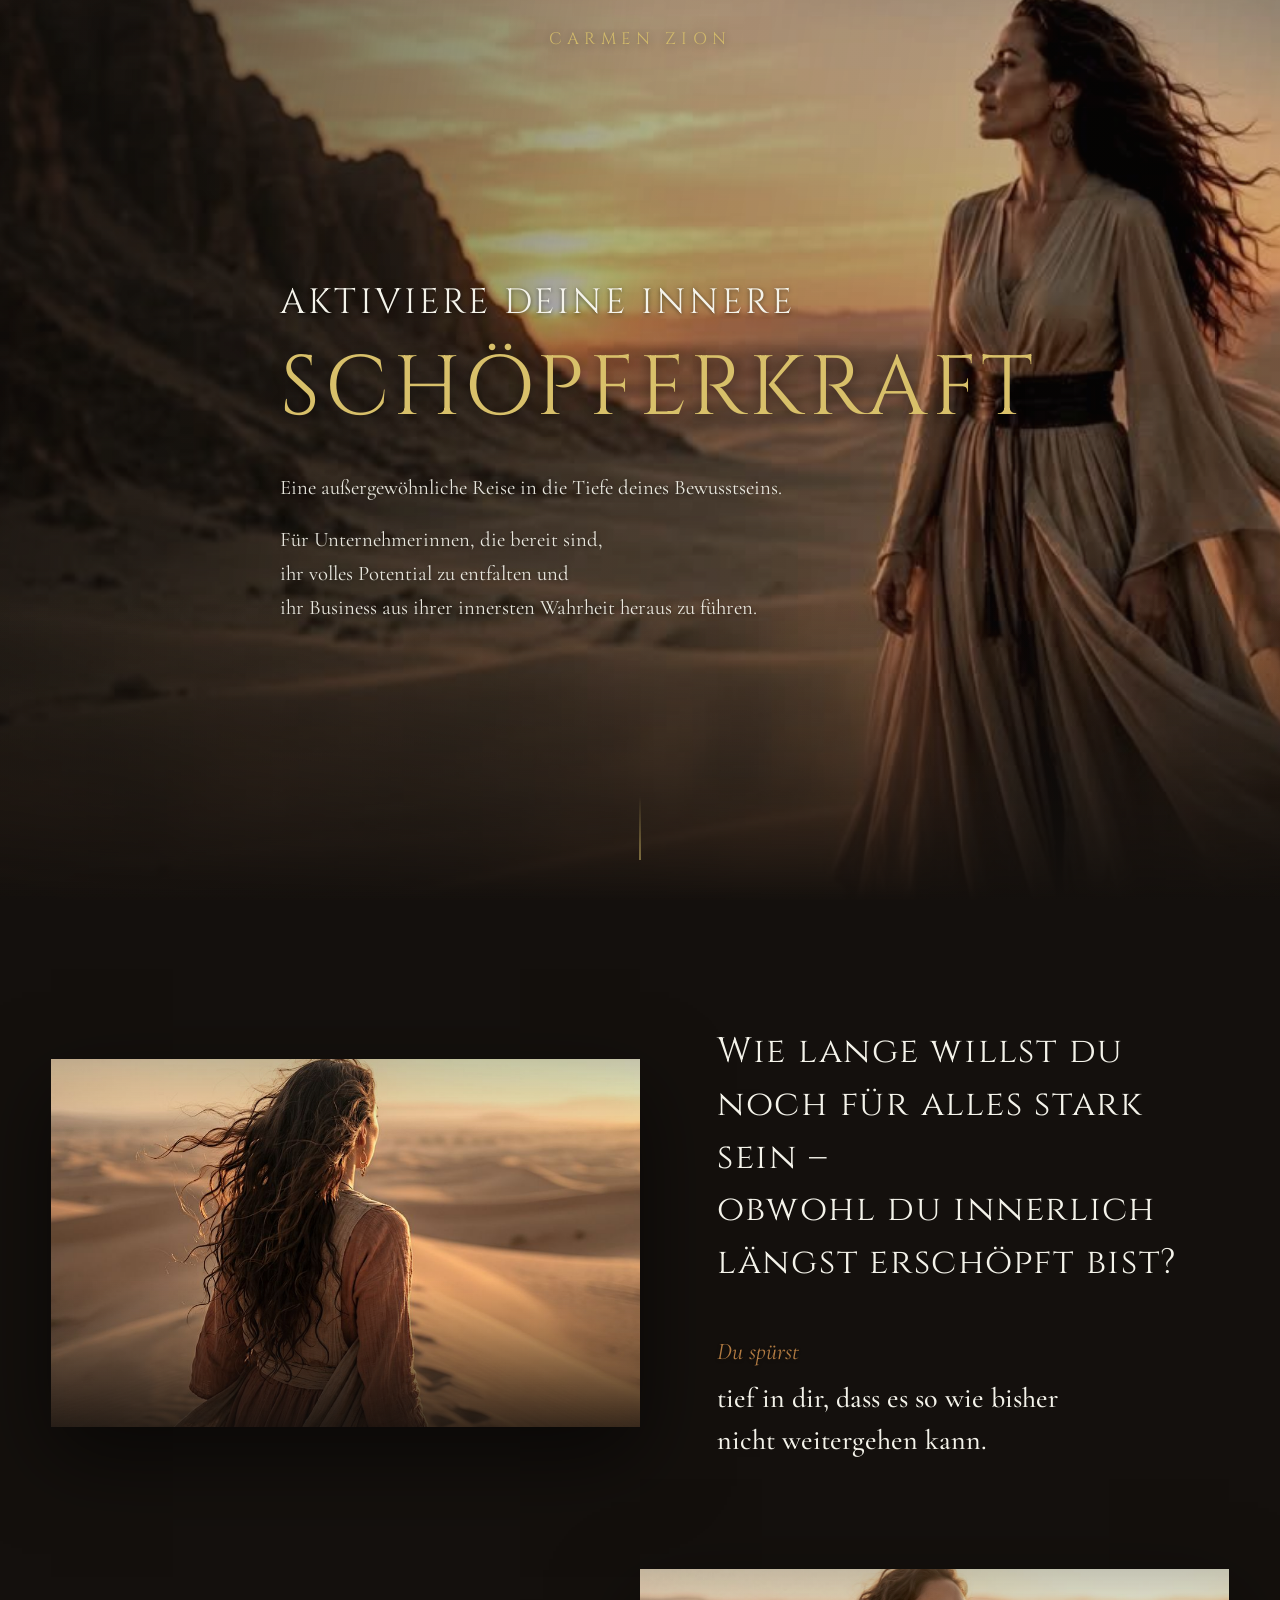
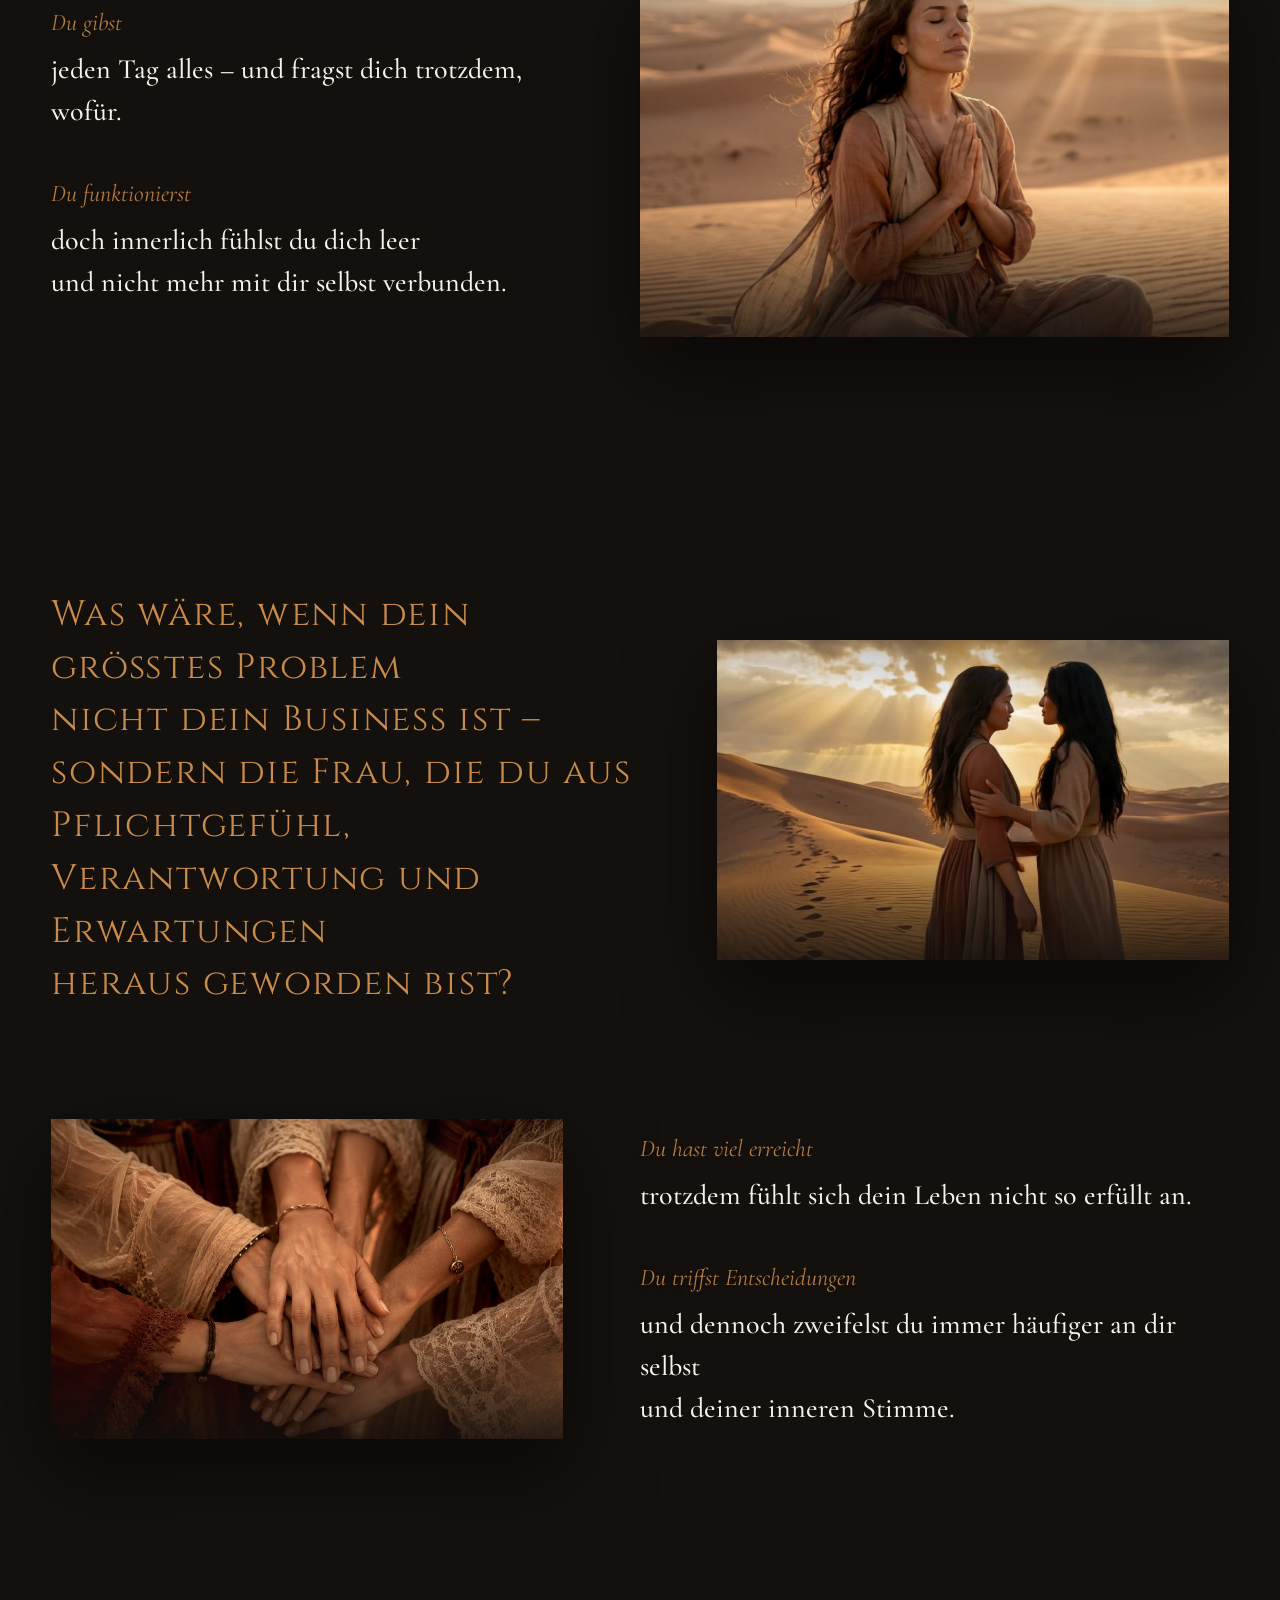
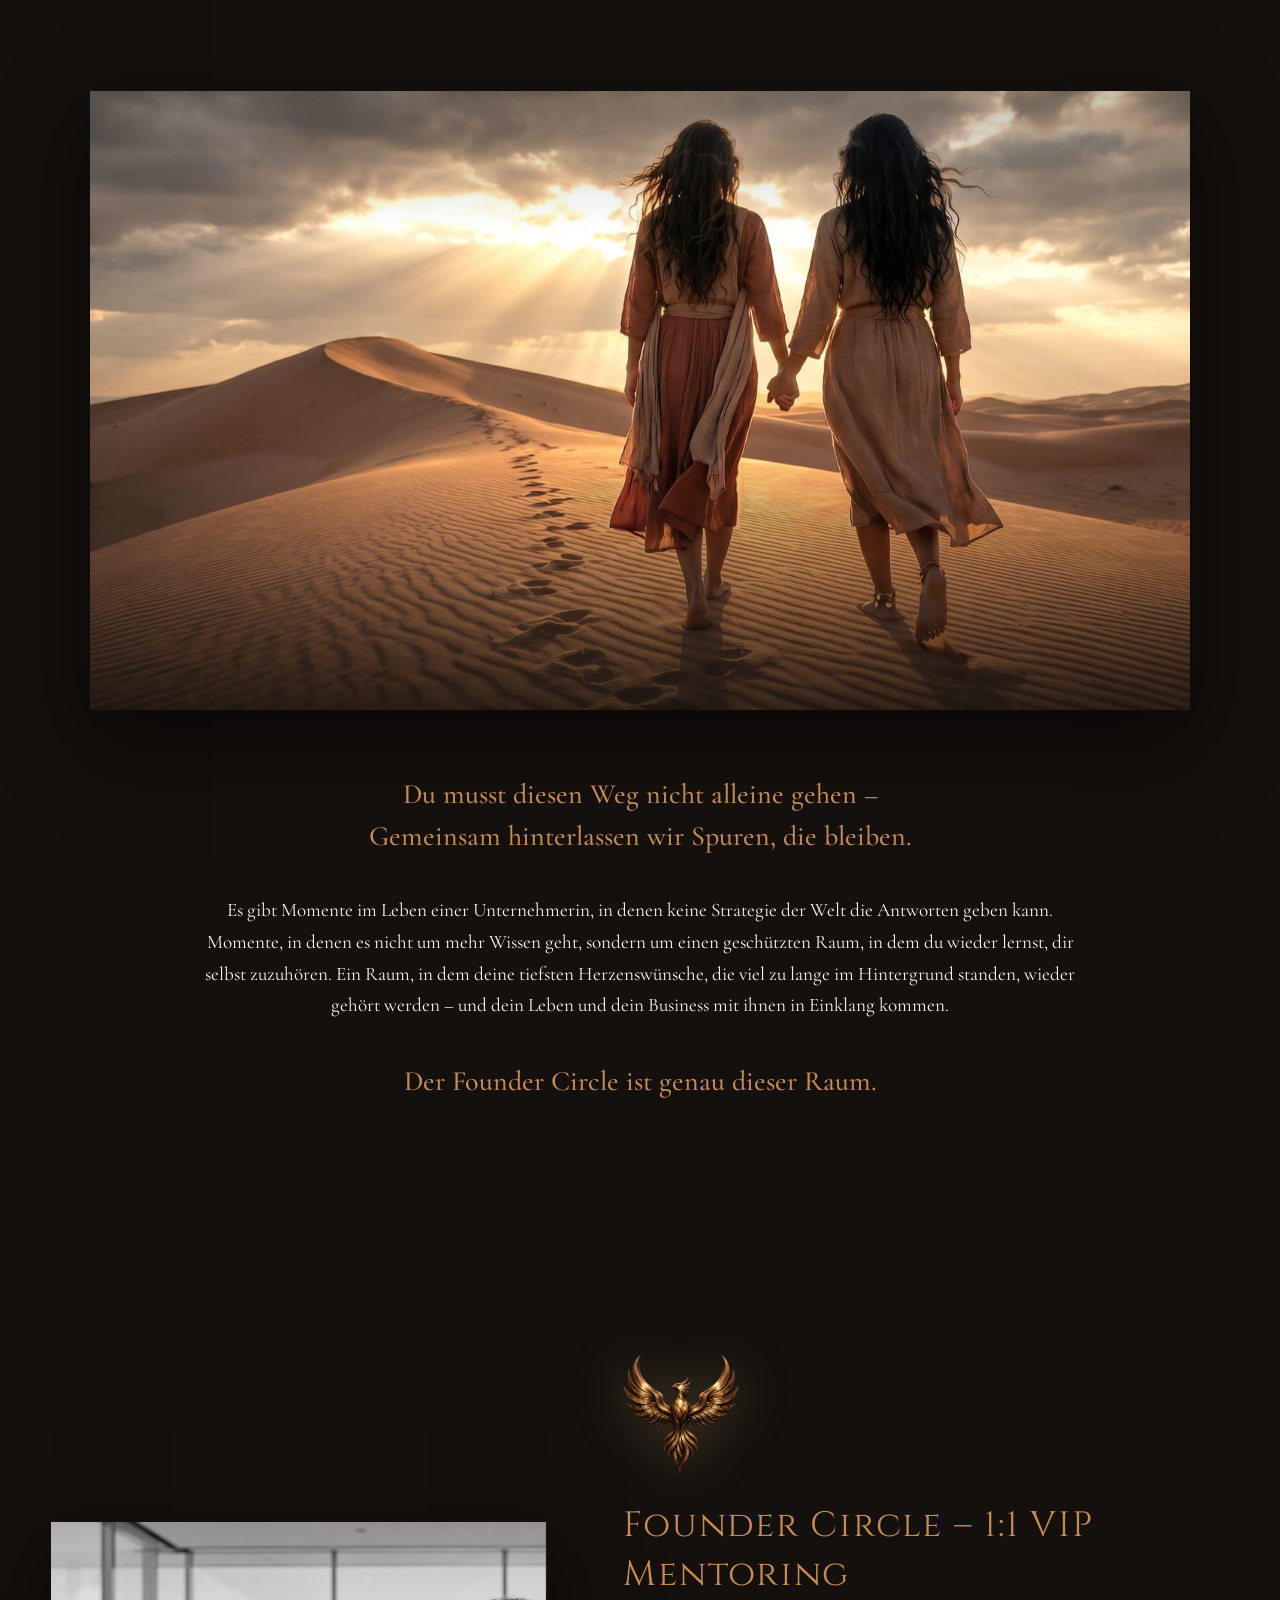
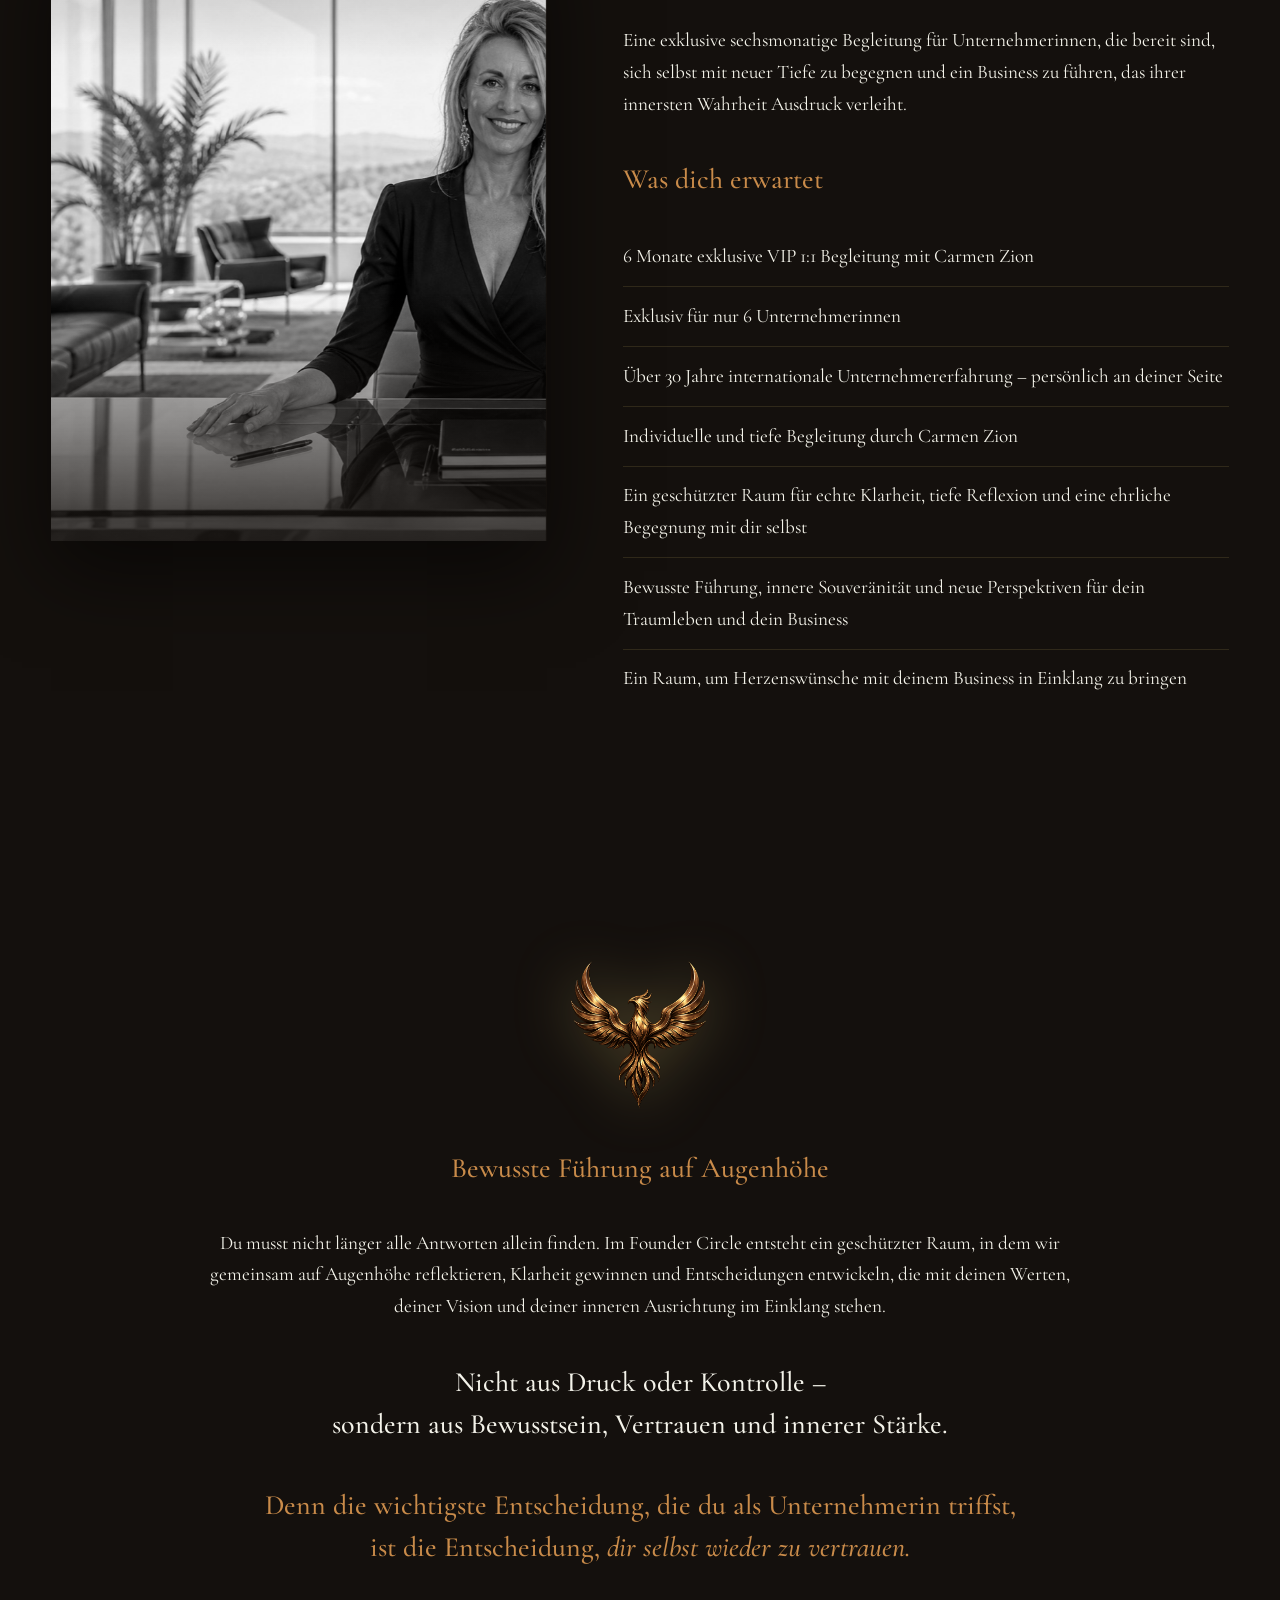
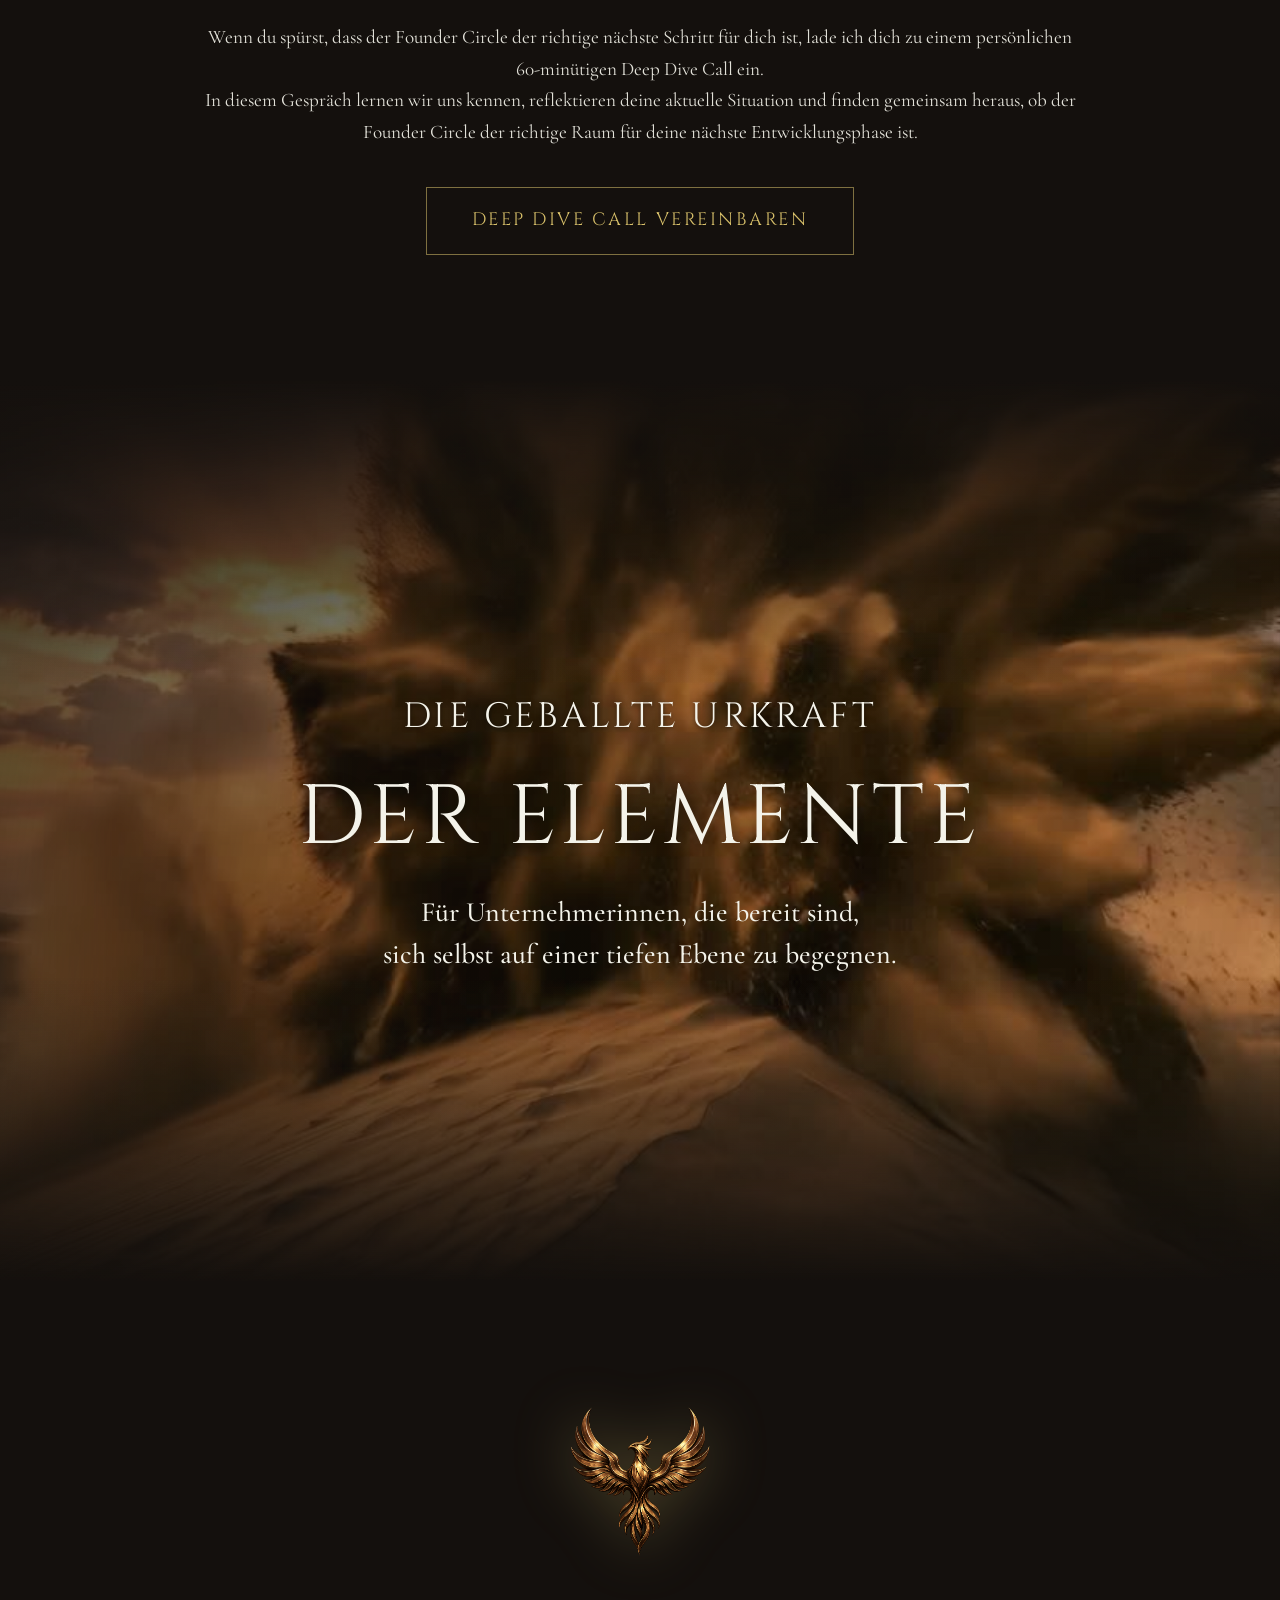
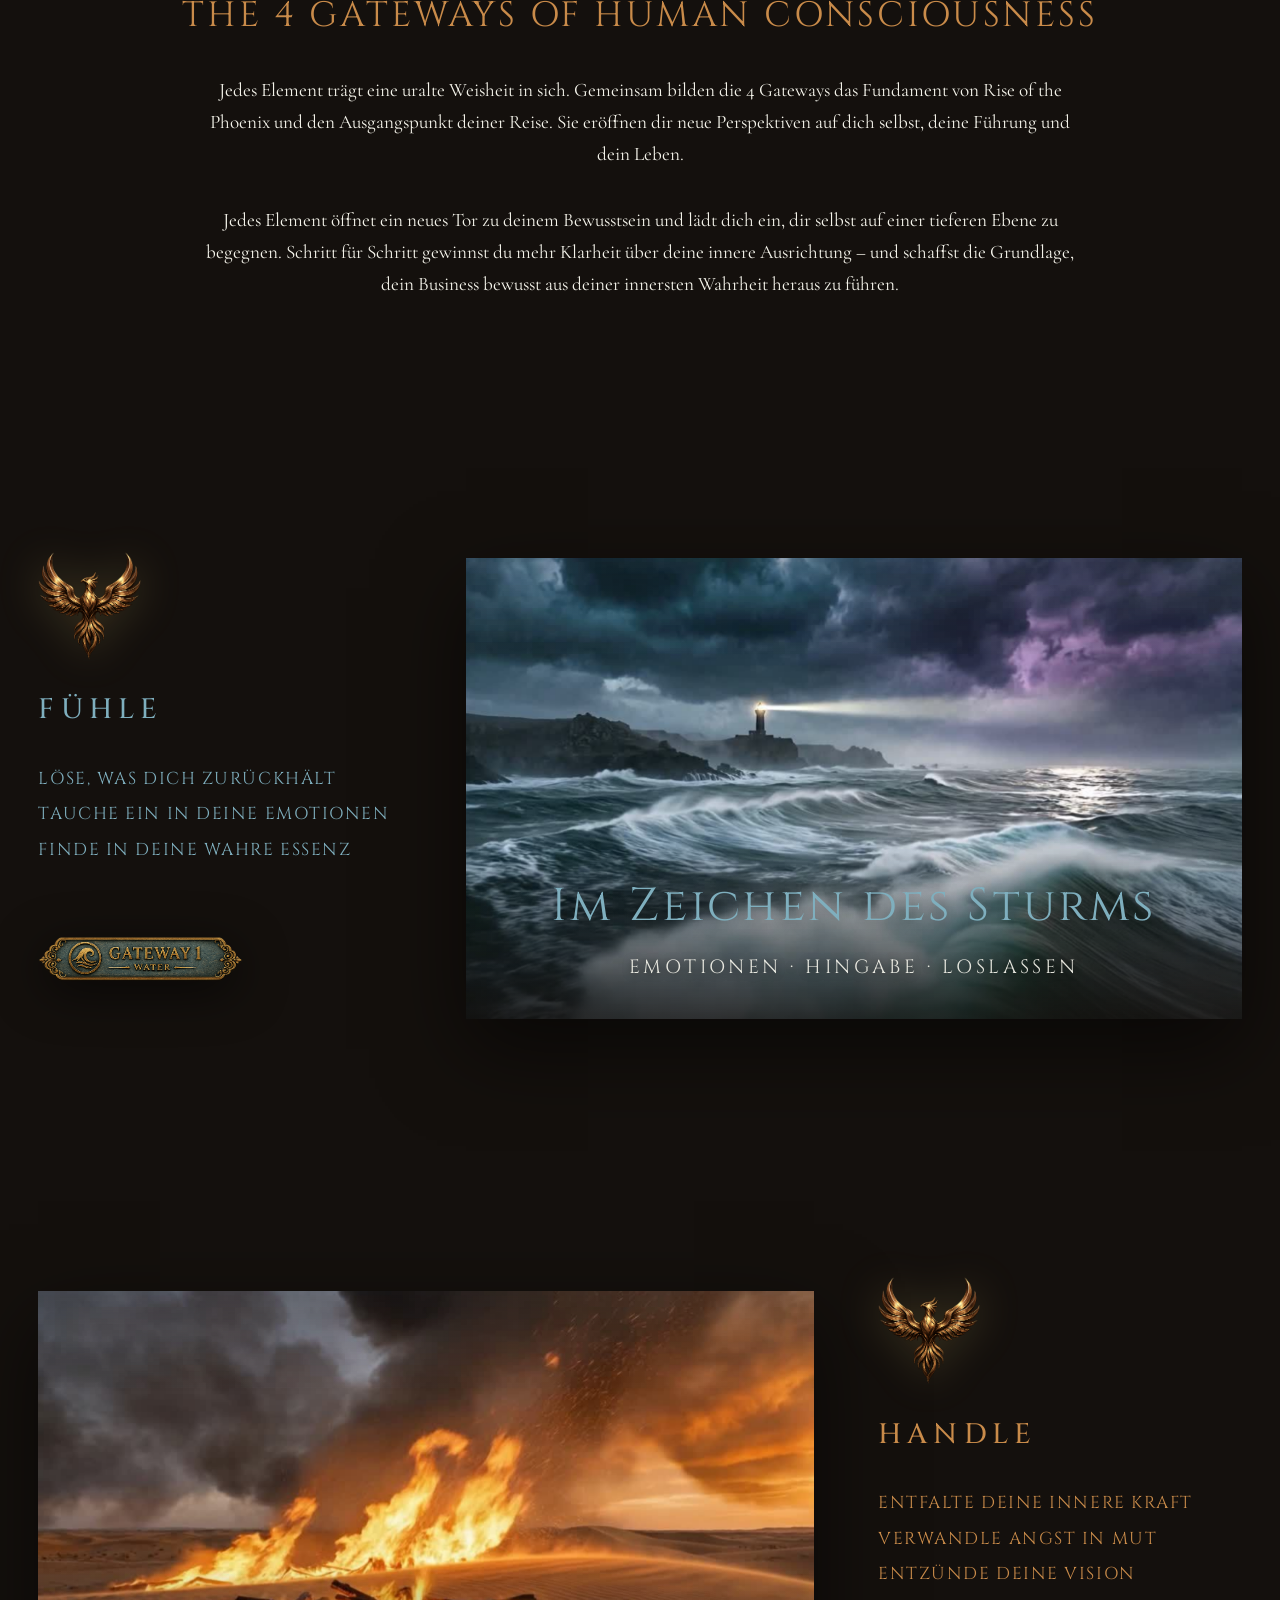
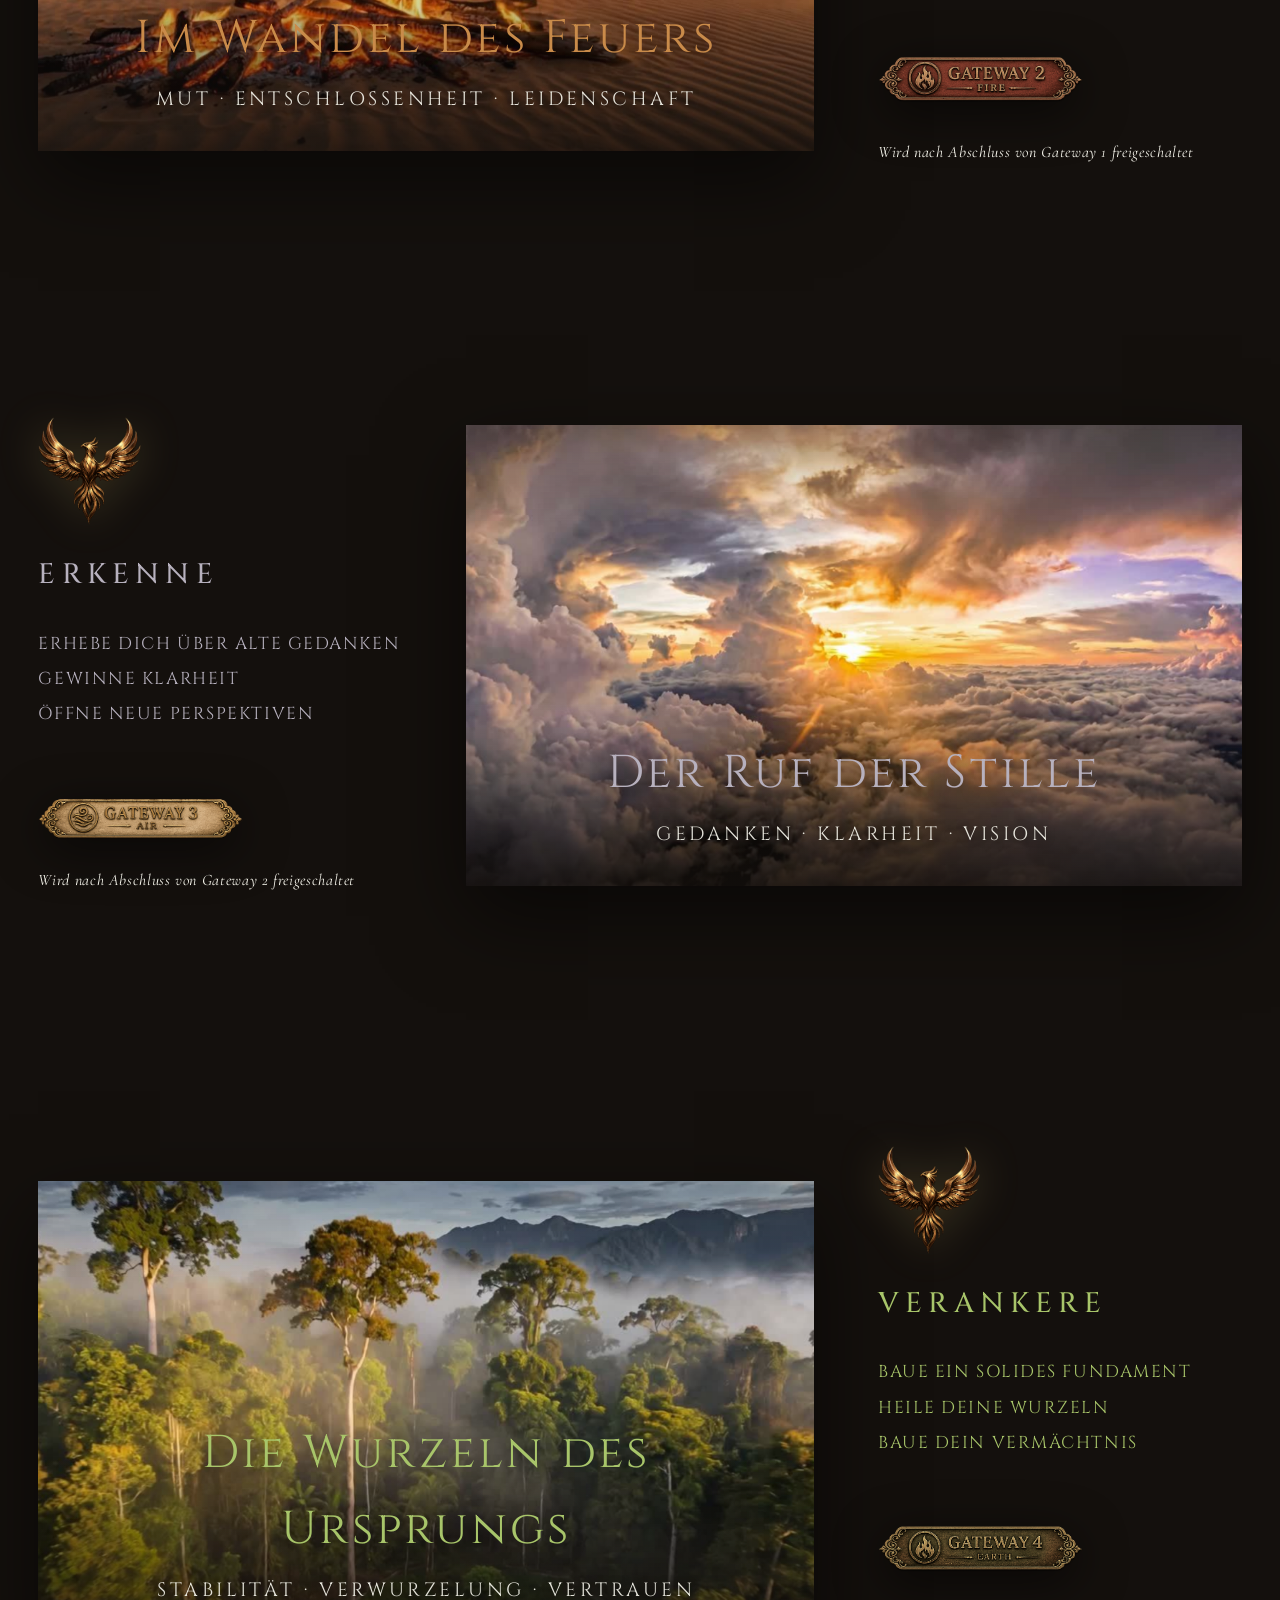
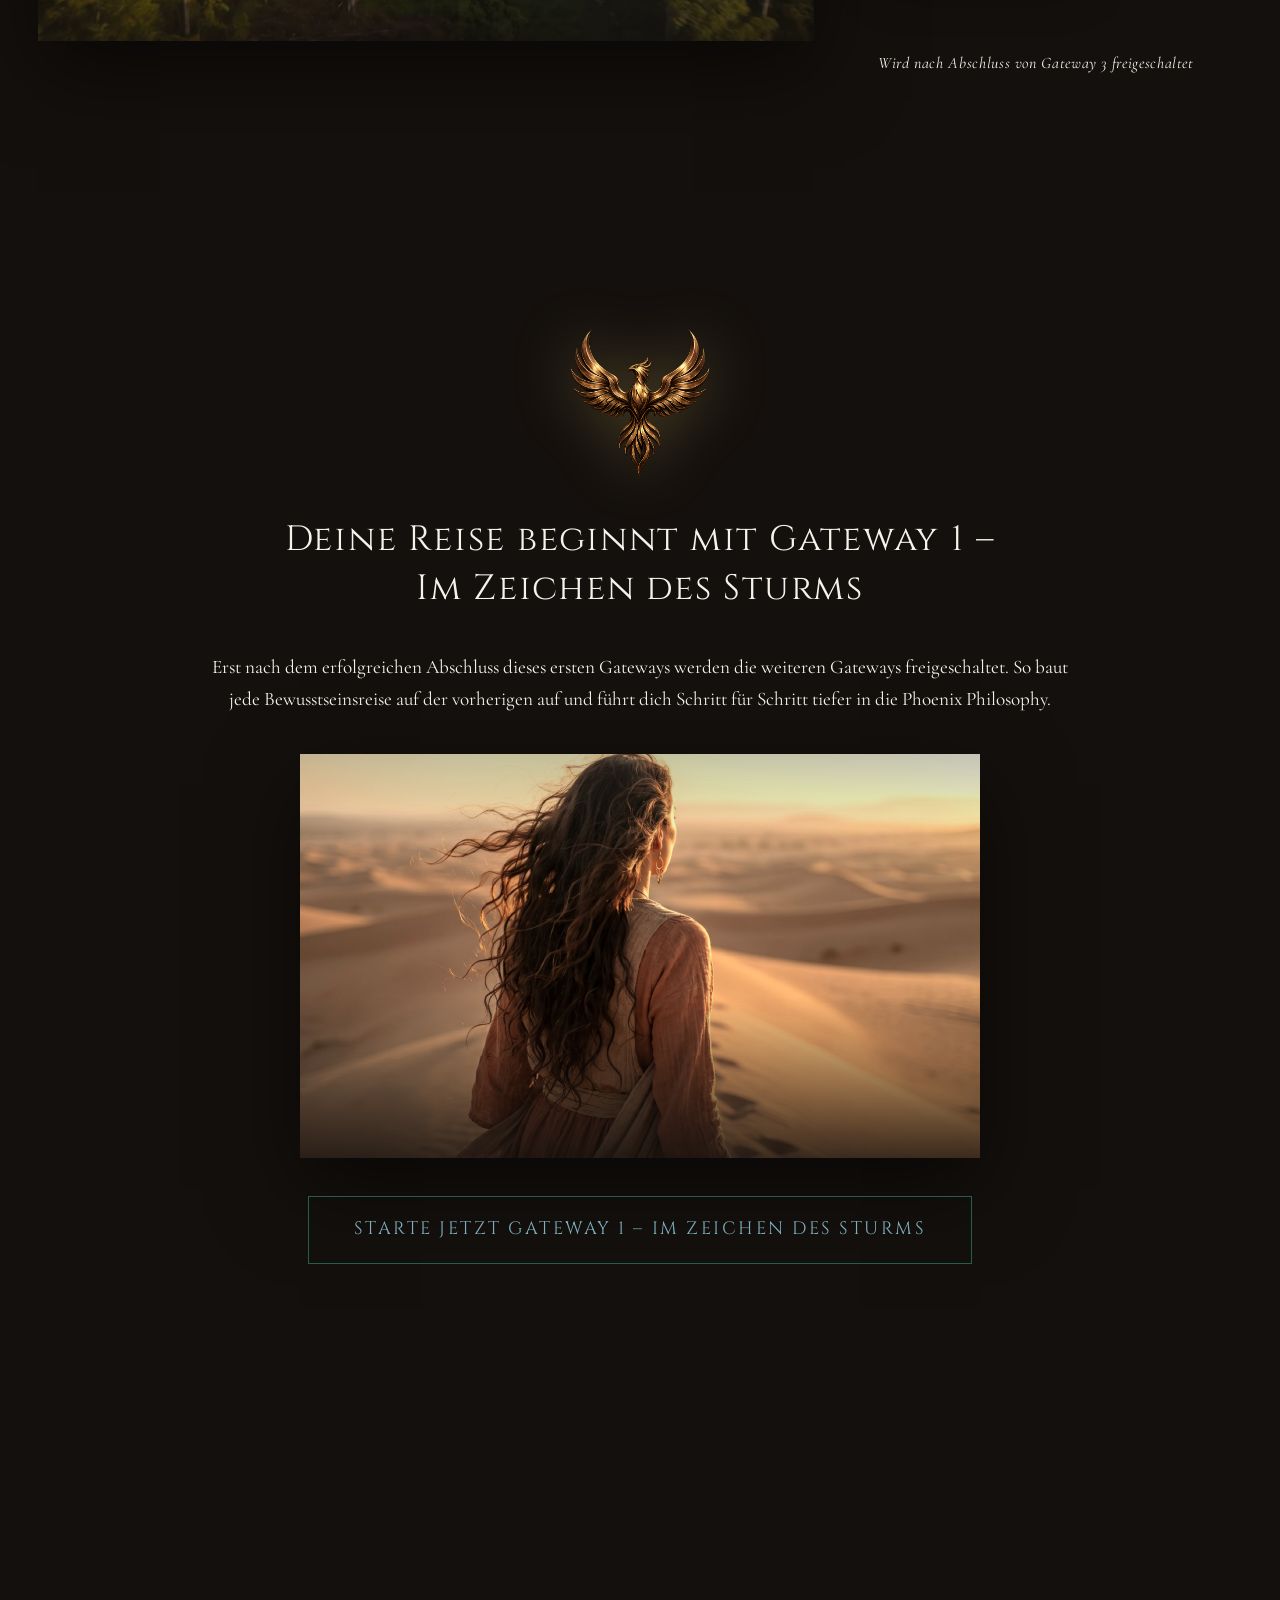
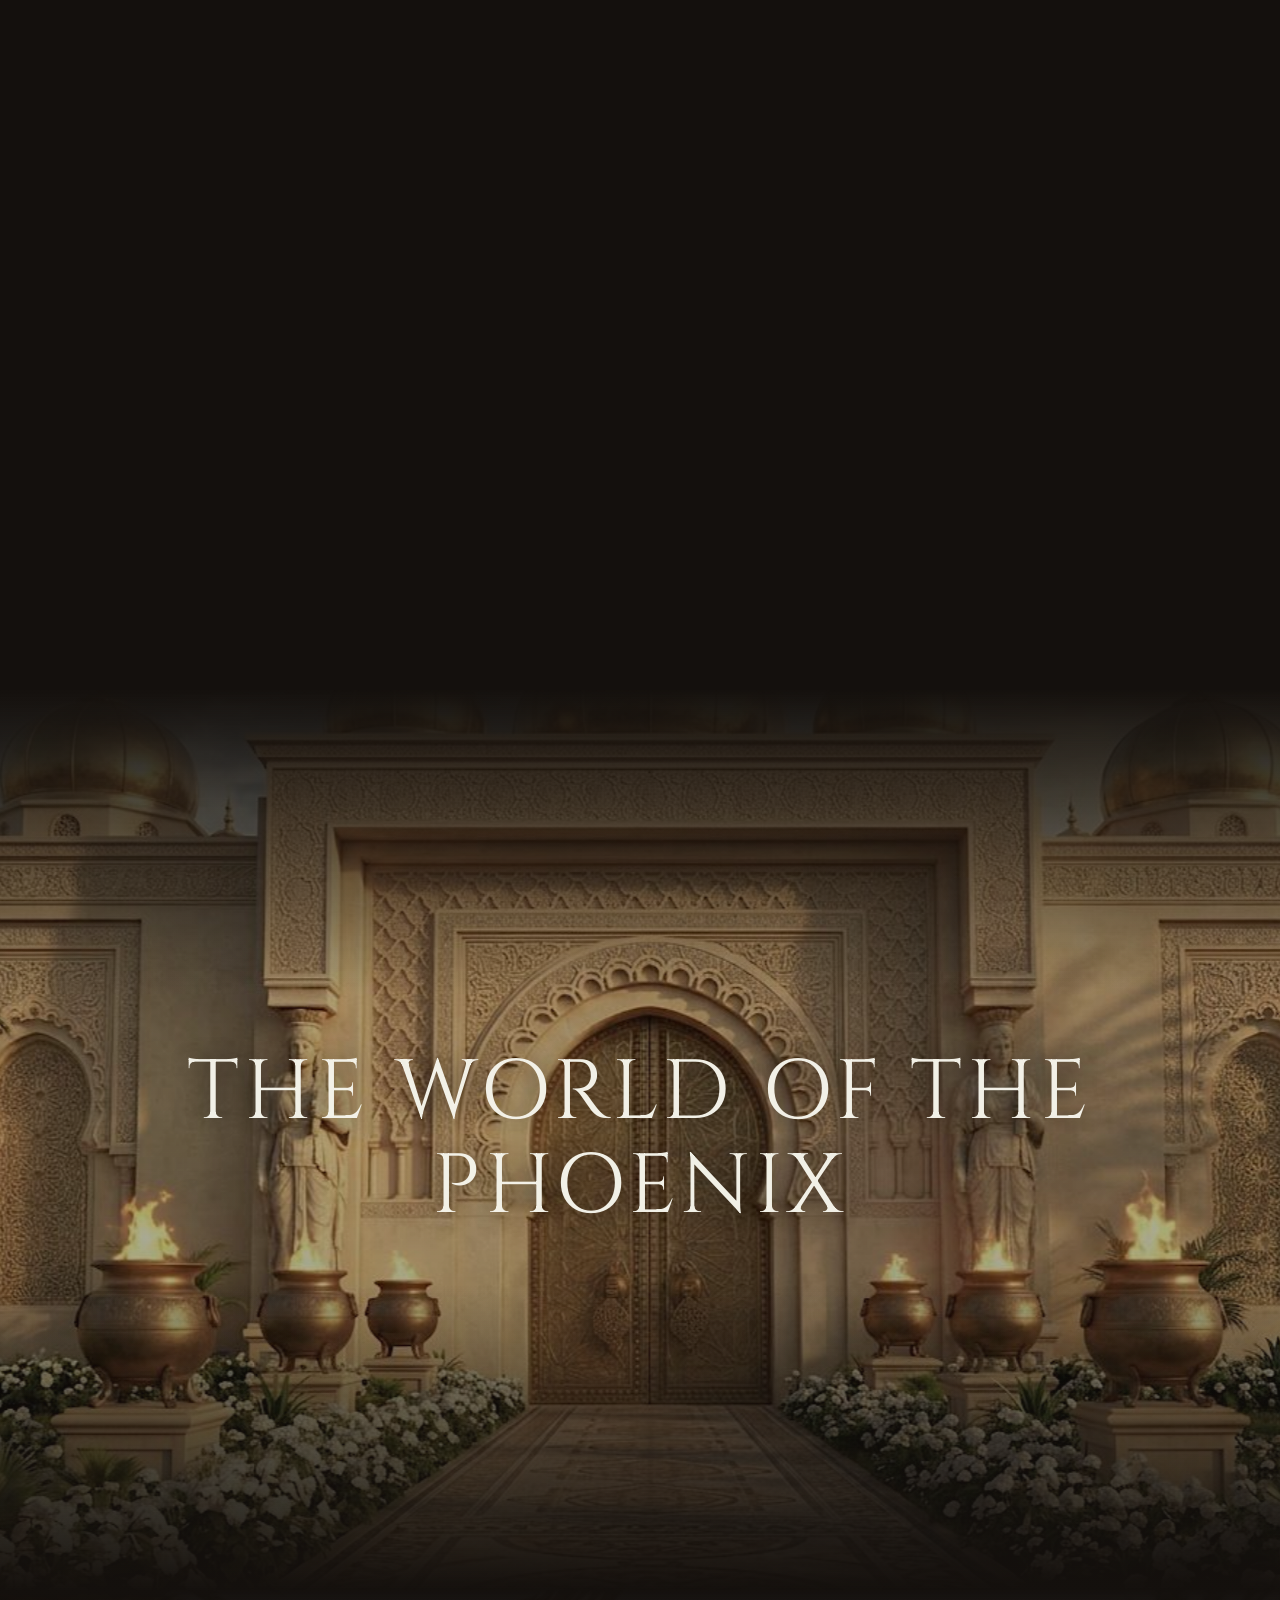
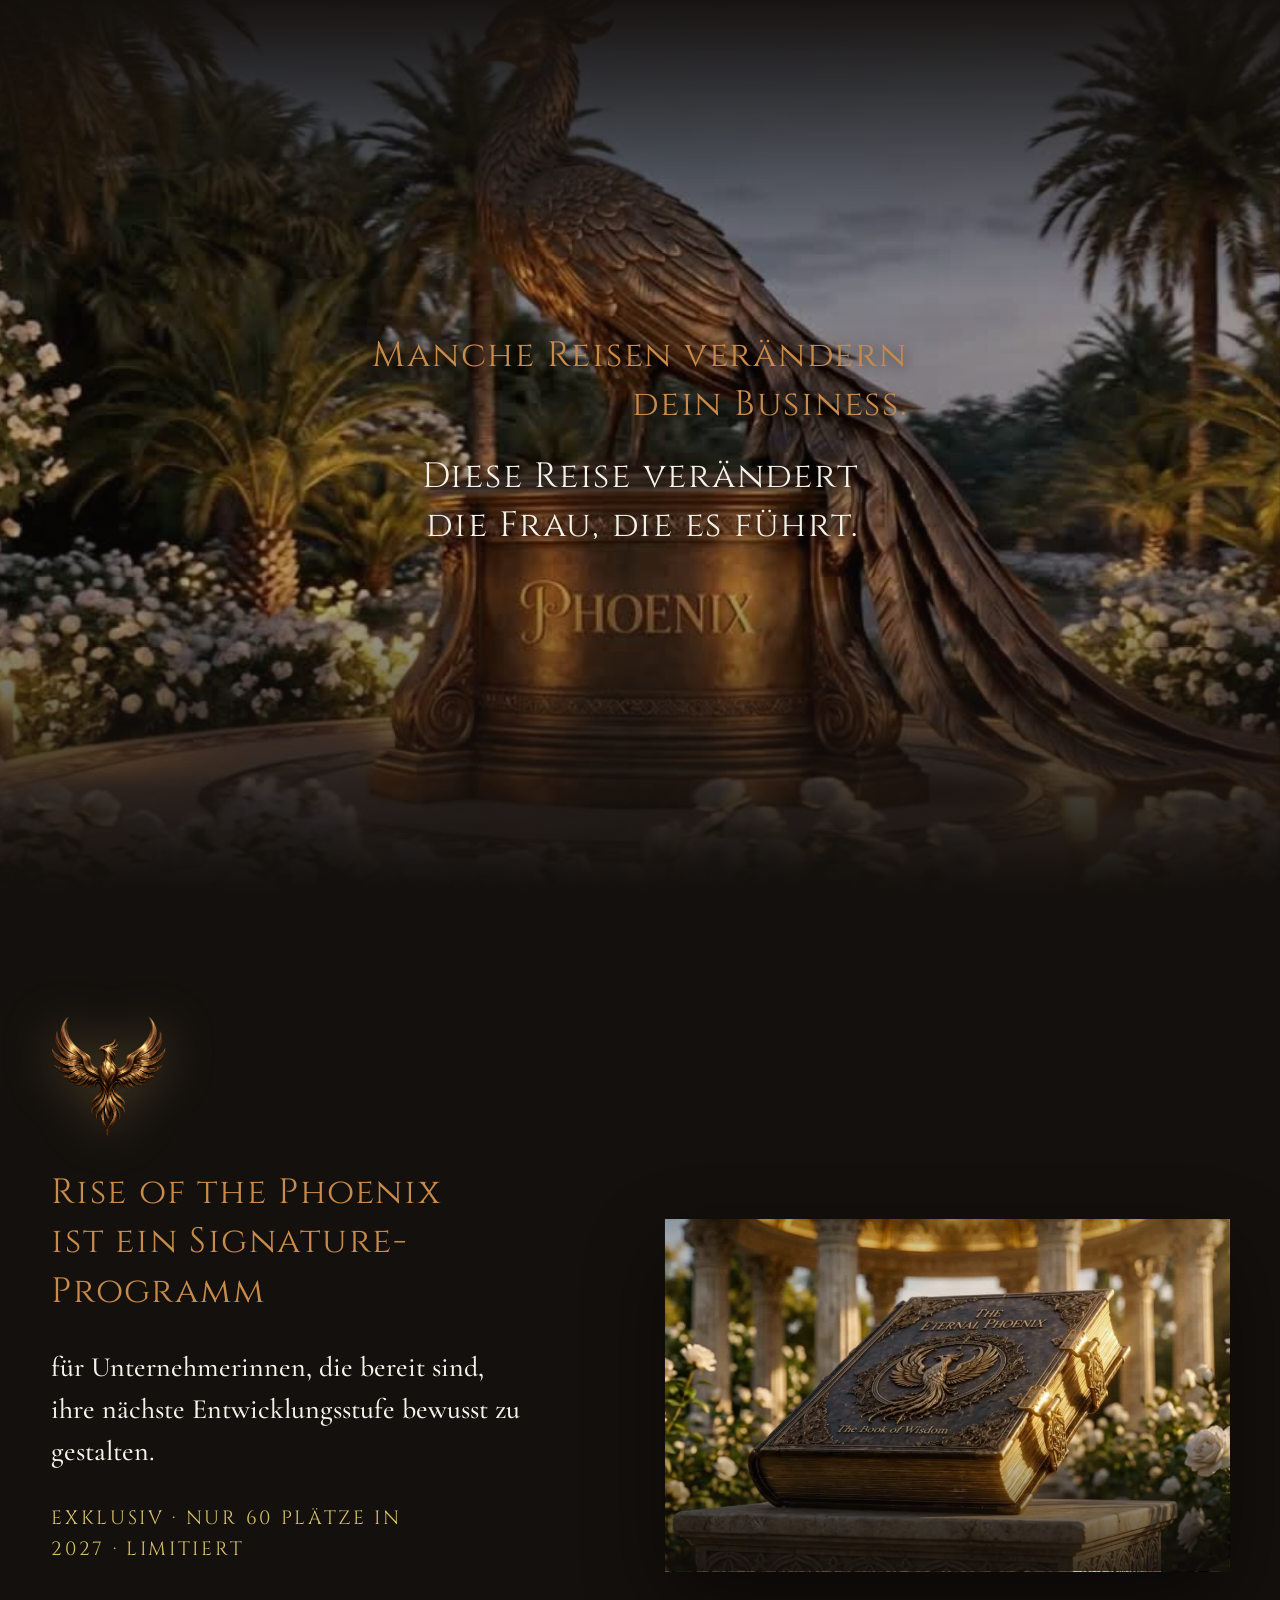
==== index.html @ d8149f00 "Remove 777 test marker from footer" ====
<!DOCTYPE html>
<html lang="de">
<head>
<meta charset="UTF-8">
<meta name="viewport" content="width=device-width, initial-scale=1.0">
<title>Founder Circle — Aktiviere deine innere Schöpferkraft</title>
<meta name="description" content="Eine außergewöhnliche Reise in die Tiefe deines Bewusstseins. Für Unternehmerinnen, die bereit sind, ihr volles Potential zu entfalten.">
<link rel="icon" type="image/png" href="assets/img/phoenix-gold.png">
<link rel="preload" href="assets/fonts/cinzel-latin-400-normal.woff2" as="font" type="font/woff2" crossorigin>
<link rel="preload" href="assets/fonts/cormorant-garamond-latin-400-normal.woff2" as="font" type="font/woff2" crossorigin>
<link rel="stylesheet" href="css/style.css">
</head>
<body>

<!-- Opening sequence -->
<div class="intro" id="intro">
  <video class="intro__video" id="introVideo" src="assets/video/intro-flames.mp4" muted playsinline autoplay></video>
  <img class="intro__logo" id="introLogo" src="assets/img/phoenix-emblem.png" alt="">
  <button class="intro__skip" id="introSkip" type="button">Überspringen</button>
</div>

<!-- Preloader -->
<div class="preloader" id="preloader">
  <img src="assets/img/phoenix-gold.png" alt="" class="preloader__phoenix">
  <div class="preloader__line"></div>
</div>

<!-- Three.js golden dust -->
<canvas id="dust"></canvas>

<!-- Custom cursor glow -->
<div class="cursor-glow" id="cursorGlow"></div>

<!-- Scroll progress hairline -->
<div class="progress" id="progress"></div>

<header class="site-header">
  <a href="index.html" class="site-header__mark">Carmen Zion</a>
</header>

<main id="main">

  <!-- ============ SZENE 1 · HERO ============ -->
  <section class="scene scene--hero" id="hero">
    <div class="scene__bg">
      <div class="scene__img kenburns" data-speed="0.85" style="background-image:url('assets/img/hero-desert.jpg')"></div>
      <div class="scene__veil"></div>
      <div class="scene__fade scene__fade--bottom"></div>
    </div>
    <div class="scene__content hero__content">
      <p class="eyebrow reveal" data-delay="0.2">Aktiviere deine innere</p>
      <h1 class="headline headline--gold reveal" data-delay="0.5">Schöpferkraft</h1>
      <div class="hero__intro reveal" data-delay="0.9">
        <p class="body-l">Eine außergewöhnliche Reise in die Tiefe deines Bewusstseins.</p>
        <p class="body-l">Für Unternehmerinnen, die bereit sind,<br>
        ihr volles Potential zu entfalten und<br>
        ihr Business aus ihrer innersten Wahrheit heraus zu führen.</p>
      </div>
    </div>
    <div class="scroll-cue reveal" data-delay="1.6">
      <span></span>
    </div>
  </section>

  <!-- ============ SZENE 2 · SPIEGEL I ============ -->
  <section class="scene scene--dark scene--mirror">
    <div class="mirror__grid">
      <figure class="mirror__media frame reveal-img" data-speed="1.06">
        <img src="assets/img/woman-dune.jpg" alt="">
        <div class="frame__fade"></div>
      </figure>
      <div class="mirror__text">
        <h2 class="subline reveal">Wie lange willst du noch für alles stark sein&nbsp;–<br>obwohl du innerlich längst erschöpft bist?</h2>
        <div class="statement-block reveal">
          <p class="statement-soft">Du spürst</p>
          <p class="statement">tief in dir, dass es so wie bisher<br>nicht weitergehen kann.</p>
        </div>
      </div>
    </div>
    <div class="mirror__grid mirror__grid--flip">
      <div class="mirror__text">
        <div class="statement-block reveal">
          <p class="statement-soft">Du gibst</p>
          <p class="statement">jeden Tag alles – und fragst dich trotzdem, wofür.</p>
        </div>
        <div class="statement-block reveal">
          <p class="statement-soft">Du funktionierst</p>
          <p class="statement">doch innerlich fühlst du dich leer<br>und nicht mehr mit dir selbst verbunden.</p>
        </div>
      </div>
      <figure class="mirror__media frame reveal-img" data-speed="0.94">
        <img src="assets/img/woman-praying.jpg" alt="">
        <div class="frame__fade"></div>
      </figure>
    </div>
  </section>

  <!-- ============ SZENE 3 · SPIEGEL II ============ -->
  <section class="scene scene--dark scene--mirror">
    <div class="mirror__grid">
      <div class="mirror__text">
        <h2 class="subline subline--copper reveal">Was wäre, wenn dein größtes Problem<br>
        nicht dein Business ist&nbsp;–<br>
        sondern die Frau, die du aus Pflichtgefühl,<br>
        Verantwortung und Erwartungen<br>
        heraus geworden bist?</h2>
      </div>
      <figure class="mirror__media frame reveal-img" data-speed="1.05">
        <img src="assets/img/women-embrace.jpg" alt="">
        <div class="frame__fade"></div>
      </figure>
    </div>
    <div class="mirror__grid mirror__grid--flip">
      <figure class="mirror__media frame reveal-img" data-speed="0.95">
        <img src="assets/img/hands-together.jpg" alt="">
        <div class="frame__fade"></div>
      </figure>
      <div class="mirror__text">
        <div class="statement-block reveal">
          <p class="statement-soft">Du hast viel erreicht</p>
          <p class="statement">trotzdem fühlt sich dein Leben nicht so erfüllt an.</p>
        </div>
        <div class="statement-block reveal">
          <p class="statement-soft">Du triffst Entscheidungen</p>
          <p class="statement">und dennoch zweifelst du immer häufiger an dir selbst<br>und deiner inneren Stimme.</p>
        </div>
      </div>
    </div>
  </section>

  <!-- ============ SZENE 4 · DER RAUM ============ -->
  <section class="scene scene--dark scene--room">
    <figure class="room__media frame frame--wide reveal-img" data-speed="1.04">
      <img src="assets/img/women-walking.jpg" alt="">
      <div class="frame__fade"></div>
    </figure>
    <div class="room__text">
      <p class="statement statement--copper reveal">Du musst diesen Weg nicht alleine gehen&nbsp;–<br>
      Gemeinsam hinterlassen wir Spuren, die bleiben.</p>
      <p class="body reveal">Es gibt Momente im Leben einer Unternehmerin, in denen keine Strategie der Welt
      die Antworten geben kann. Momente, in denen es nicht um mehr Wissen geht, sondern um einen
      geschützten Raum, in dem du wieder lernst, dir selbst zuzuhören. Ein Raum, in dem deine
      tiefsten Herzenswünsche, die viel zu lange im Hintergrund standen, wieder gehört werden&nbsp;–
      und dein Leben und dein Business mit ihnen in Einklang kommen.</p>
      <p class="statement statement--copper reveal">Der Founder Circle ist genau dieser Raum.</p>
    </div>
  </section>

  <!-- ============ SZENE 5 · FOUNDER CIRCLE ============ -->
  <section class="scene scene--dark scene--offer" id="founder-circle">
    <div class="offer__grid">
      <figure class="offer__media frame reveal-img">
        <img src="assets/img/carmen-founder.jpg" alt="Carmen Zion">
        <div class="frame__fade"></div>
      </figure>
      <div class="offer__text">
        <img src="assets/img/phoenix-gold.png" alt="" class="phoenix phoenix--offer reveal">
        <h2 class="subline subline--copper reveal">Founder Circle – 1:1 VIP Mentoring</h2>
        <p class="body reveal">Eine exklusive sechsmonatige Begleitung für Unternehmerinnen, die bereit sind,
        sich selbst mit neuer Tiefe zu begegnen und ein Business zu führen, das ihrer
        innersten Wahrheit Ausdruck verleiht.</p>
        <h3 class="offer__heading reveal">Was dich erwartet</h3>
        <ul class="offer__list">
          <li class="reveal">6 Monate exklusive VIP 1:1 Begleitung mit Carmen Zion</li>
          <li class="reveal">Exklusiv für nur 6 Unternehmerinnen</li>
          <li class="reveal">Über 30 Jahre internationale Unternehmererfahrung – persönlich an deiner Seite</li>
          <li class="reveal">Individuelle und tiefe Begleitung durch Carmen Zion</li>
          <li class="reveal">Ein geschützter Raum für echte Klarheit, tiefe Reflexion und eine ehrliche Begegnung mit dir selbst</li>
          <li class="reveal">Bewusste Führung, innere Souveränität und neue Perspektiven für dein Traumleben und dein Business</li>
          <li class="reveal">Ein Raum, um Herzenswünsche mit deinem Business in Einklang zu bringen</li>
        </ul>
      </div>
    </div>
  </section>

  <!-- ============ SZENE 6 · BEWUSSTE FÜHRUNG + CTA ============ -->
  <section class="scene scene--dark scene--cta">
    <img src="assets/img/phoenix-gold.png" alt="" class="phoenix phoenix--center reveal">
    <h2 class="statement statement--copper reveal">Bewusste Führung auf Augenhöhe</h2>
    <p class="body body--center reveal">Du musst nicht länger alle Antworten allein finden. Im Founder Circle entsteht
    ein geschützter Raum, in dem wir gemeinsam auf Augenhöhe reflektieren, Klarheit gewinnen und
    Entscheidungen entwickeln, die mit deinen Werten, deiner Vision und deiner inneren Ausrichtung
    im Einklang stehen.</p>
    <p class="statement reveal">Nicht aus Druck oder Kontrolle&nbsp;–<br>sondern aus Bewusstsein, Vertrauen und innerer Stärke.</p>
    <p class="statement statement--copper reveal">Denn die wichtigste Entscheidung, die du als Unternehmerin triffst,<br>
    ist die Entscheidung, <em>dir selbst wieder zu vertrauen.</em></p>
    <div class="cta-block reveal">
      <p class="body body--center">Wenn du spürst, dass der Founder Circle der richtige nächste Schritt für dich ist,
      lade ich dich zu einem persönlichen 60-minütigen Deep Dive Call ein.<br>
      In diesem Gespräch lernen wir uns kennen, reflektieren deine aktuelle Situation und finden gemeinsam
      heraus, ob der Founder Circle der richtige Raum für deine nächste Entwicklungsphase ist.</p>
      <a href="booking.html" class="btn btn--gold">Deep Dive Call vereinbaren</a>
    </div>
  </section>

  <!-- ============ SZENE 7 · ELEMENTE HERO ============ -->
  <section class="scene scene--hero scene--elements" id="gateways">
    <div class="scene__bg">
      <div class="scene__img kenburns" data-speed="0.85" style="background-image:url('assets/img/sand-explosion.jpg')"></div>
      <div class="scene__veil"></div>
      <div class="scene__fade scene__fade--top"></div>
      <div class="scene__fade scene__fade--bottom"></div>
    </div>
    <div class="scene__content">
      <p class="eyebrow reveal">Die geballte Urkraft</p>
      <h2 class="headline reveal" data-delay="0.3">Der Elemente</h2>
      <p class="statement reveal" data-delay="0.6">Für Unternehmerinnen, die bereit sind,<br>sich selbst auf einer tiefen Ebene zu begegnen.</p>
    </div>
  </section>

  <!-- ============ SZENE 8 · GATEWAYS INTRO ============ -->
  <section class="scene scene--dark scene--gateintro">
    <img src="assets/img/phoenix-gold.png" alt="" class="phoenix phoenix--center reveal">
    <h2 class="subline subline--copper reveal">The 4 Gateways of Human Consciousness</h2>
    <p class="body body--center reveal">Jedes Element trägt eine uralte Weisheit in sich. Gemeinsam bilden die 4 Gateways
    das Fundament von Rise of the Phoenix und den Ausgangspunkt deiner Reise. Sie eröffnen dir neue
    Perspektiven auf dich selbst, deine Führung und dein Leben.</p>
    <p class="body body--center reveal">Jedes Element öffnet ein neues Tor zu deinem Bewusstsein und lädt dich ein,
    dir selbst auf einer tieferen Ebene zu begegnen. Schritt für Schritt gewinnst du mehr Klarheit über
    deine innere Ausrichtung&nbsp;– und schaffst die Grundlage, dein Business bewusst aus deiner
    innersten Wahrheit heraus zu führen.</p>
  </section>

  <!-- ============ SZENE 9 · GATEWAY 1 WATER ============ -->
  <section class="scene scene--dark gateway gateway--water">
    <div class="gateway__grid">
      <div class="gateway__side">
        <img src="assets/img/phoenix-gold.png" alt="" class="phoenix phoenix--gw reveal">
        <h3 class="gateway__verb reveal">Fühle</h3>
        <p class="gateway__lines reveal">Löse, was dich zurückhält<br>Tauche ein in deine Emotionen<br>Finde in deine wahre Essenz</p>
        <img src="assets/img/gateway1-water.png" alt="Gateway 1 – Water" class="gateway__plaque reveal">
      </div>
      <figure class="gateway__media frame reveal-img" data-speed="1.05">
        <img src="assets/img/gw-storm.jpg" alt="">
        <div class="frame__fade"></div>
        <figcaption class="gateway__caption">
          <span class="gateway__title">Im Zeichen des Sturms</span>
          <span class="gateway__keywords">Emotionen&nbsp;·&nbsp;Hingabe&nbsp;·&nbsp;Loslassen</span>
        </figcaption>
      </figure>
    </div>
  </section>

  <!-- ============ SZENE 10 · GATEWAY 2 FIRE ============ -->
  <section class="scene scene--dark gateway gateway--fire">
    <div class="gateway__grid gateway__grid--flip">
      <figure class="gateway__media frame reveal-img" data-speed="1.05">
        <img src="assets/img/gw-fire.jpg" alt="">
        <div class="frame__fade"></div>
        <figcaption class="gateway__caption">
          <span class="gateway__title">Im Wandel des Feuers</span>
          <span class="gateway__keywords">Mut&nbsp;·&nbsp;Entschlossenheit&nbsp;·&nbsp;Leidenschaft</span>
        </figcaption>
      </figure>
      <div class="gateway__side">
        <img src="assets/img/phoenix-gold.png" alt="" class="phoenix phoenix--gw reveal">
        <h3 class="gateway__verb reveal">Handle</h3>
        <p class="gateway__lines reveal">Entfalte deine innere Kraft<br>Verwandle Angst in Mut<br>Entzünde deine Vision</p>
        <img src="assets/img/gateway2-fire.png" alt="Gateway 2 – Fire" class="gateway__plaque reveal">
        <p class="gateway__lock reveal">Wird nach Abschluss von Gateway 1 freigeschaltet</p>
      </div>
    </div>
  </section>

  <!-- ============ SZENE 11 · GATEWAY 3 AIR ============ -->
  <section class="scene scene--dark gateway gateway--air">
    <div class="gateway__grid">
      <div class="gateway__side">
        <img src="assets/img/phoenix-gold.png" alt="" class="phoenix phoenix--gw reveal">
        <h3 class="gateway__verb reveal">Erkenne</h3>
        <p class="gateway__lines reveal">Erhebe dich über alte Gedanken<br>Gewinne Klarheit<br>Öffne neue Perspektiven</p>
        <img src="assets/img/gateway3-air.png" alt="Gateway 3 – Air" class="gateway__plaque reveal">
        <p class="gateway__lock reveal">Wird nach Abschluss von Gateway 2 freigeschaltet</p>
      </div>
      <figure class="gateway__media frame reveal-img" data-speed="1.05">
        <img src="assets/img/gw-clouds.jpg" alt="">
        <div class="frame__fade"></div>
        <figcaption class="gateway__caption">
          <span class="gateway__title">Der Ruf der Stille</span>
          <span class="gateway__keywords">Gedanken&nbsp;·&nbsp;Klarheit&nbsp;·&nbsp;Vision</span>
        </figcaption>
      </figure>
    </div>
  </section>

  <!-- ============ SZENE 12 · GATEWAY 4 EARTH ============ -->
  <section class="scene scene--dark gateway gateway--earth">
    <div class="gateway__grid gateway__grid--flip">
      <figure class="gateway__media frame reveal-img" data-speed="1.05">
        <img src="assets/img/gw-forest.jpg" alt="">
        <div class="frame__fade"></div>
        <figcaption class="gateway__caption">
          <span class="gateway__title">Die Wurzeln des Ursprungs</span>
          <span class="gateway__keywords">Stabilität&nbsp;·&nbsp;Verwurzelung&nbsp;·&nbsp;Vertrauen</span>
        </figcaption>
      </figure>
      <div class="gateway__side">
        <img src="assets/img/phoenix-gold.png" alt="" class="phoenix phoenix--gw reveal">
        <h3 class="gateway__verb reveal">Verankere</h3>
        <p class="gateway__lines reveal">Baue ein solides Fundament<br>Heile deine Wurzeln<br>Baue dein Vermächtnis</p>
        <img src="assets/img/gateway4-earth.png" alt="Gateway 4 – Earth" class="gateway__plaque reveal">
        <p class="gateway__lock reveal">Wird nach Abschluss von Gateway 3 freigeschaltet</p>
      </div>
    </div>
  </section>

  <!-- ============ SZENE 13 · REISE-START CTA ============ -->
  <section class="scene scene--dark scene--journey">
    <img src="assets/img/phoenix-gold.png" alt="" class="phoenix phoenix--center reveal">
    <h2 class="subline reveal">Deine Reise beginnt mit Gateway 1&nbsp;–<br>Im Zeichen des Sturms</h2>
    <p class="body body--center reveal">Erst nach dem erfolgreichen Abschluss dieses ersten Gateways werden die
    weiteren Gateways freigeschaltet. So baut jede Bewusstseinsreise auf der vorherigen auf und führt
    dich Schritt für Schritt tiefer in die Phoenix Philosophy.</p>
    <figure class="journey__media frame reveal-img" data-speed="1.04">
      <img src="assets/img/journey-woman.jpg" alt="">
      <div class="frame__fade"></div>
    </figure>
    <a href="gateway1.html" class="btn btn--water reveal">Starte jetzt Gateway 1 – Im Zeichen des Sturms</a>
  </section>

  <!-- ============ SZENE 13B · RISE OF THE PHOENIX SAND ============ -->
  <section class="scene scene--dark scene--sand">
    <video muted loop playsinline preload="none" data-lazy-video="assets/video/rise-sand.mp4"></video>
    <div class="scene__veil"></div>
    <div class="scene__fade scene__fade--top"></div>
    <div class="scene__fade scene__fade--bottom"></div>
  </section>

  <!-- ============ SZENE 14 · WORLD OF THE PHOENIX ============ -->
  <section class="scene scene--hero scene--world" id="rise-of-the-phoenix">
    <div class="scene__bg">
      <div class="scene__img kenburns kenburns--slow" data-speed="0.88" style="background-image:url('assets/img/phoenix-palace.jpg')"></div>
      <div class="scene__veil scene__veil--light"></div>
      <div class="scene__fade scene__fade--top"></div>
      <div class="scene__fade scene__fade--bottom"></div>
    </div>
    <div class="scene__content">
      <h2 class="headline headline--world reveal">The World of the Phoenix</h2>
    </div>
  </section>

  <!-- ============ SZENE 15 · STATUE / MANIFEST ============ -->
  <section class="scene scene--hero scene--statue">
    <div class="scene__bg">
      <div class="scene__img kenburns kenburns--slow" data-speed="0.9" style="background-image:url('assets/img/phoenix-statue.jpg')"></div>
      <div class="scene__veil scene__veil--light"></div>
      <div class="scene__fade scene__fade--top"></div>
      <div class="scene__fade scene__fade--bottom"></div>
    </div>
    <div class="scene__content scene__content--right">
      <p class="subline subline--copper reveal">Manche Reisen verändern<br>dein Business.</p>
      <p class="subline reveal" data-delay="0.4">Diese Reise verändert<br>die Frau, die es führt.</p>
    </div>
  </section>

  <!-- ============ SZENE 16 · RISE OF THE PHOENIX / SECRET ============ -->
  <section class="scene scene--dark scene--rise">
    <div class="rise__grid">
      <div class="rise__text">
        <img src="assets/img/phoenix-gold.png" alt="" class="phoenix phoenix--rise reveal">
        <h2 class="subline subline--copper reveal">Rise of the Phoenix<br>ist ein Signature-Programm</h2>
        <p class="statement reveal">für Unternehmerinnen, die bereit sind,<br>ihre nächste Entwicklungsstufe bewusst zu gestalten.</p>
        <p class="rise__limit reveal">Exklusiv&nbsp;·&nbsp;nur 60 Plätze in 2027&nbsp;·&nbsp;limitiert</p>
        <p class="rise__requirement reveal">Programm-Voraussetzung:<br>Abschluss der 4 Gateways mit Zertifikat</p>
        <div class="cta-block reveal">
          <a href="waitlist.html" class="btn btn--copper">Zur Warteliste</a>
        </div>
      </div>
      <figure class="rise__media frame reveal-img" data-speed="1.05">
        <img src="assets/img/phoenix-book.jpg" alt="The Eternal Phoenix – The Book of Wisdom">
        <div class="frame__fade"></div>
      </figure>
    </div>
    <div class="rise__secret">
      <p class="statement-soft reveal">Die Türen sind noch geschlossen.</p>
      <p class="statement statement--copper reveal">Sie öffnen sich 2027&nbsp;– für 60 Frauen.</p>
    </div>
  </section>

  <!-- ============ FOOTER ============ -->
  <footer class="footer">
    <img src="assets/img/phoenix-gold.png" alt="" class="phoenix phoenix--footer">
    <p class="footer__brand">The World of the Phoenix</p>
    <nav class="footer__nav">
      <a href="contact.html">Kontakt</a>
      <span>·</span>
      <a href="#">Impressum</a>
      <span>·</span>
      <a href="#">Datenschutz</a>
    </nav>
  </footer>

</main>

<script src="js/vendor/three.min.js"></script>
<script src="js/vendor/gsap.min.js"></script>
<script src="js/vendor/ScrollTrigger.min.js"></script>
<script src="js/vendor/lenis.min.js"></script>
<script src="js/main.js"></script>
<script src="js/intro.js"></script>
</body>
</html>
---- css/style.css ----
/* ==========================================================================
   The World of the Phoenix — Cinematic Funnel
   Farbwelt: Cinematic Ink Black #14100D · Pristine #F4F3EA · Parsnip Gold #D8C06A
   Typografie: Cinzel (Headline/Subline) · Cormorant Garamond (Statement/Fließtext)
   ========================================================================== */

/* ---------- Selbstgehostete Schriften ---------- */
@font-face {
  font-family: 'Cinzel';
  font-style: normal;
  font-weight: 400;
  font-display: swap;
  src: url('../assets/fonts/cinzel-latin-400-normal.woff2') format('woff2');
}
@font-face {
  font-family: 'Cinzel';
  font-style: normal;
  font-weight: 500;
  font-display: swap;
  src: url('../assets/fonts/cinzel-latin-500-normal.woff2') format('woff2');
}
@font-face {
  font-family: 'Cormorant Garamond';
  font-style: normal;
  font-weight: 400;
  font-display: swap;
  src: url('../assets/fonts/cormorant-garamond-latin-400-normal.woff2') format('woff2');
}
@font-face {
  font-family: 'Cormorant Garamond';
  font-style: normal;
  font-weight: 500;
  font-display: swap;
  src: url('../assets/fonts/cormorant-garamond-latin-500-normal.woff2') format('woff2');
}
@font-face {
  font-family: 'Cormorant Garamond';
  font-style: italic;
  font-weight: 400;
  font-display: swap;
  src: url('../assets/fonts/cormorant-garamond-latin-400-italic.woff2') format('woff2');
}
@font-face {
  font-family: 'Cormorant Garamond';
  font-style: italic;
  font-weight: 500;
  font-display: swap;
  src: url('../assets/fonts/cormorant-garamond-latin-500-italic.woff2') format('woff2');
}

:root {
  --ink: #14100D;
  --ink-soft: #1b1611;
  --pristine: #F4F3EA;
  --gold: #D8C06A;
  --butterum: #C98B4A;
  --bronze: #8A5B3D;

  --water-st: #7FAFBE;
  --water-cta: #2F6F63;
  --fire-st: #C98B4A;
  --fire-cta: #B45A34;
  --air-st: #B7B1BE;
  --air-cta: #F3E6B2;
  --earth-st: #A8C56A;
  --earth-cta: #496B43;

  --font-display: 'Cinzel', serif;
  --font-body: 'Cormorant Garamond', serif;

  --headline: clamp(2.9rem, 7.5vw, 5.25rem);      /* 82–84px desktop */
  --subline: clamp(1.45rem, 3vw, 2.2rem);         /* 33–35px */
  --statement: clamp(1.3rem, 2.2vw, 1.75rem);     /* 26–28px */
  --statement-i: clamp(1.15rem, 2vw, 1.5rem);     /* 22–24px */
  --body: clamp(1.1rem, 1.5vw, 1.28rem);          /* 18–20px */
}

* { margin: 0; padding: 0; box-sizing: border-box; }

html { scroll-behavior: auto; }

html.lenis, html.lenis body { height: auto; }
.lenis.lenis-smooth { scroll-behavior: auto !important; }

body {
  background: var(--ink);
  color: var(--pristine);
  font-family: var(--font-body);
  font-size: var(--body);
  line-height: 1.65;
  overflow-x: hidden;
  -webkit-font-smoothing: antialiased;
}

::selection { background: rgba(216, 192, 106, 0.25); color: var(--pristine); }

img { max-width: 100%; display: block; }

/* ---------- Preloader ---------- */
.preloader {
  position: fixed; inset: 0; z-index: 100;
  background: var(--ink);
  display: flex; flex-direction: column; align-items: center; justify-content: center;
  gap: 2rem;
  transition: opacity 1.2s ease, visibility 1.2s;
}
.preloader.is-done { opacity: 0; visibility: hidden; pointer-events: none; }
.preloader__phoenix {
  width: clamp(80px, 12vw, 130px);
  filter: drop-shadow(0 0 30px rgba(216, 192, 106, 0.35));
  animation: pulse 2.4s ease-in-out infinite;
}
@keyframes pulse {
  0%, 100% { opacity: 0.75; transform: scale(1); }
  50% { opacity: 1; transform: scale(1.04); }
}
.preloader__line {
  width: 160px; height: 1px;
  background: linear-gradient(90deg, transparent, var(--gold), transparent);
  animation: shimmer 1.8s ease-in-out infinite;
}
@keyframes shimmer { 0%,100% { opacity: 0.3; } 50% { opacity: 1; } }

/* ---------- Fixed layers ---------- */
#dust {
  position: fixed; inset: 0; z-index: 1;
  pointer-events: none;
  opacity: 0.65;
}

.cursor-glow {
  position: fixed; z-index: 99;
  width: 340px; height: 340px;
  margin: -170px 0 0 -170px;
  border-radius: 50%;
  pointer-events: none;
  background: radial-gradient(circle, rgba(216,192,106,0.07) 0%, rgba(216,192,106,0.025) 40%, transparent 70%);
  opacity: 0;
  transition: opacity 0.6s;
}
body.has-cursor .cursor-glow { opacity: 1; }
@media (hover: none) { .cursor-glow { display: none; } }

.progress {
  position: fixed; top: 0; left: 0; z-index: 98;
  height: 2px; width: 100%;
  background: linear-gradient(90deg, var(--bronze), var(--gold));
  transform-origin: 0 50%;
  transform: scaleX(0);
  opacity: 0.55;
}

main { position: relative; z-index: 2; }

/* ---------- Scenes ---------- */
.scene { position: relative; }

.scene--hero {
  min-height: 100vh; min-height: 100svh;
  display: flex; align-items: center;
  overflow: hidden;
}

.scene__bg { position: absolute; inset: 0; overflow: hidden; }
.scene__img {
  position: absolute; inset: -12% 0;
  background-size: cover; background-position: center;
  will-change: transform;
}
.scene__veil {
  position: absolute; inset: 0;
  background: linear-gradient(100deg, rgba(20,16,13,0.72) 0%, rgba(20,16,13,0.35) 45%, rgba(20,16,13,0.15) 100%);
}
.scene__veil--light {
  background: linear-gradient(180deg, rgba(20,16,13,0.35), rgba(20,16,13,0.25) 50%, rgba(20,16,13,0.45));
}
.scene__fade { position: absolute; left: 0; right: 0; height: 34vh; pointer-events: none; }
.scene__fade--bottom { bottom: -1px; background: linear-gradient(180deg, transparent, var(--ink)); }
.scene__fade--top { top: -1px; background: linear-gradient(0deg, transparent, var(--ink)); }

.scene__content {
  position: relative; z-index: 3;
  width: min(1200px, 92vw);
  margin: 0 auto;
  padding: 18vh 0;
}
.scene__content--right { text-align: right; }

.scene--dark {
  background: var(--ink);
  padding: clamp(6rem, 14vh, 10rem) 0;
}

/* ---------- Typography ---------- */
.eyebrow {
  font-family: var(--font-display);
  font-size: var(--subline);
  font-weight: 400;
  letter-spacing: 0.09em;
  color: var(--pristine);
  opacity: 0.92;
  text-transform: uppercase;
  text-shadow: 0 1px 4px rgba(0,0,0,0.5);
}

.headline {
  font-family: var(--font-display);
  font-size: var(--headline);
  font-weight: 400;
  letter-spacing: 0.055em;
  line-height: 1.12;
  color: var(--pristine);
  text-transform: uppercase;
  text-shadow: 0 2px 14px rgba(0,0,0,0.45);
}
.headline--gold { color: var(--gold); }
.headline--world {
  color: var(--pristine);
  text-align: center;
  width: 100%;
  text-shadow: 0 2px 24px rgba(0,0,0,0.65);
}

.subline {
  font-family: var(--font-display);
  font-size: var(--subline);
  font-weight: 400;
  letter-spacing: 0.05em;
  line-height: 1.4;
  color: var(--pristine);
}
.subline--copper { color: var(--butterum); }

.statement {
  font-family: var(--font-body);
  font-size: var(--statement);
  font-weight: 500;
  line-height: 1.5;
  color: var(--pristine);
}
.statement--copper { color: var(--butterum); }
.statement em { font-style: italic; }

.statement-soft {
  font-family: var(--font-body);
  font-style: italic;
  font-size: var(--statement-i);
  color: var(--butterum);
  opacity: 0.88;
  margin-bottom: 0.35rem;
  text-shadow: 0 1px 4px rgba(0,0,0,0.4);
}

.body { font-size: var(--body); color: var(--pristine); opacity: 0.92; }
.body-l { font-size: calc(var(--body) * 1.08); color: var(--pristine); opacity: 0.94; text-shadow: 0 1px 5px rgba(0,0,0,0.55); }
.body--center { max-width: 46em; margin-left: auto; margin-right: auto; }

/* ---------- Hero ---------- */
.hero__content { max-width: 720px; }
.hero__content .headline { margin: 0.6rem 0 2.2rem; }
.hero__intro p + p { margin-top: 1.1rem; }

.scroll-cue {
  position: absolute; bottom: 4.5vh; left: 50%; z-index: 4;
  transform: translateX(-50%);
}
.scroll-cue span {
  display: block; width: 1px; height: 64px;
  background: linear-gradient(180deg, transparent, var(--gold));
  animation: cue 2.6s ease-in-out infinite;
}
@keyframes cue {
  0% { transform: scaleY(0); transform-origin: top; }
  45% { transform: scaleY(1); transform-origin: top; }
  55% { transform: scaleY(1); transform-origin: bottom; }
  100% { transform: scaleY(0); transform-origin: bottom; }
}

/* ---------- Frames (cinematic image containers) ---------- */
.frame {
  position: relative; overflow: hidden;
  box-shadow: 0 30px 80px rgba(0,0,0,0.55);
}
.frame img { width: 100%; height: 100%; object-fit: cover; will-change: transform; }
.frame__fade {
  position: absolute; inset: 0; pointer-events: none;
  background:
    linear-gradient(180deg, rgba(20,16,13,0.25) 0%, transparent 22%, transparent 60%, rgba(20,16,13,0.82) 100%);
}

/* ---------- Mirror scenes ---------- */
.scene--mirror { display: flex; flex-direction: column; gap: clamp(5rem, 12vh, 9rem); }

.mirror__grid {
  width: min(1300px, 92vw);
  margin: 0 auto;
  display: grid;
  grid-template-columns: 1.15fr 1fr;
  gap: clamp(2.5rem, 6vw, 6rem);
  align-items: center;
}
.mirror__grid--flip { grid-template-columns: 1fr 1.15fr; }

.mirror__media { aspect-ratio: 16 / 10; }
.mirror__text { display: flex; flex-direction: column; gap: 2.6rem; }
.mirror__text .subline { line-height: 1.5; }

.statement-block { }

/* ---------- Room scene ---------- */
.scene--room { text-align: center; }
.room__media {
  width: min(1100px, 88vw);
  margin: 0 auto clamp(3rem, 7vh, 5rem);
  aspect-ratio: 16 / 9;
}
.room__text {
  width: min(880px, 90vw);
  margin: 0 auto;
  display: flex; flex-direction: column; gap: 2.4rem;
}

/* ---------- Offer scene ---------- */
.offer__grid {
  width: min(1300px, 92vw);
  margin: 0 auto;
  display: grid;
  grid-template-columns: 0.9fr 1.1fr;
  gap: clamp(3rem, 6vw, 6rem);
  align-items: center;
}
.offer__media { aspect-ratio: 4 / 5; }
.offer__media img { object-position: 20% center; filter: grayscale(1); }
.offer__soon {
  position: absolute; left: 2rem; bottom: 2rem;
  display: flex; flex-direction: column; gap: 0.2rem;
}
.offer__soon-label {
  font-family: var(--font-body);
  font-size: 1.1rem; letter-spacing: 0.25em; text-transform: lowercase;
  color: var(--pristine); opacity: 0.85;
}
.offer__soon-script {
  font-family: var(--font-body); font-style: italic;
  font-size: 1.7rem; color: var(--pristine);
}
.offer__text { display: flex; flex-direction: column; gap: 1.6rem; }
.phoenix--offer { width: clamp(90px, 9vw, 130px); filter: drop-shadow(0 0 26px rgba(216,192,106,0.25)); }
.offer__heading {
  font-family: var(--font-body);
  font-size: var(--statement);
  font-weight: 500;
  color: var(--butterum);
  margin-top: 0.6rem;
}
.offer__list { list-style: none; }
.offer__list li {
  padding: 0.85rem 0;
  border-bottom: 1px solid rgba(216,192,106,0.14);
  font-size: var(--body);
  opacity: 0.92;
}
.offer__list li:last-child { border-bottom: none; }

/* ---------- CTA scene ---------- */
.scene--cta {
  text-align: center;
  display: flex; flex-direction: column; align-items: center;
  gap: 2.4rem;
  padding-left: 4vw; padding-right: 4vw;
}
.phoenix--center {
  width: clamp(100px, 11vw, 150px);
  filter: drop-shadow(0 0 30px rgba(216,192,106,0.3));
}
.cta-block { display: flex; flex-direction: column; align-items: center; gap: 2.4rem; margin-top: 1rem; }

.btn {
  display: inline-block;
  font-family: var(--font-display);
  font-size: clamp(0.95rem, 1.4vw, 1.15rem);
  letter-spacing: 0.14em;
  text-transform: uppercase;
  text-decoration: none;
  color: var(--gold);
  border: 1px solid rgba(216,192,106,0.55);
  padding: 1.15rem 2.8rem;
  background: transparent;
  transition: background 0.5s ease, color 0.5s ease, box-shadow 0.5s ease, border-color 0.5s ease;
}
.btn:hover {
  background: rgba(216,192,106,0.12);
  box-shadow: 0 0 40px rgba(216,192,106,0.18);
  border-color: var(--gold);
}
.btn--gold { color: var(--gold); }
.btn--copper {
  color: var(--butterum); border-color: rgba(201,139,74,0.55);
}
.btn--copper:hover { background: rgba(201,139,74,0.12); box-shadow: 0 0 40px rgba(201,139,74,0.18); border-color: var(--butterum); }
.btn--water {
  color: var(--water-st); border-color: rgba(47,111,99,0.8);
}
.btn--water:hover { background: rgba(47,111,99,0.22); box-shadow: 0 0 40px rgba(127,175,190,0.15); border-color: var(--water-st); }

/* ---------- Elements hero ---------- */
.scene--elements { text-align: center; }
.scene--elements .scene__content { display: flex; flex-direction: column; align-items: center; gap: 1.6rem; }
.scene--elements .headline { color: var(--pristine); }

/* ---------- Gateways intro ---------- */
.scene--gateintro {
  text-align: center;
  display: flex; flex-direction: column; align-items: center; gap: 2.2rem;
  padding-left: 4vw; padding-right: 4vw;
}
.scene--gateintro .subline { text-transform: uppercase; letter-spacing: 0.08em; }

/* ---------- Gateway scenes ---------- */
.gateway { overflow: hidden; }
.gateway__grid {
  width: min(1360px, 94vw);
  margin: 0 auto;
  display: grid;
  grid-template-columns: 0.75fr 1.6fr;
  gap: clamp(2.5rem, 5vw, 5rem);
  align-items: center;
}
.gateway__grid--flip { grid-template-columns: 1.6fr 0.75fr; }

.gateway__side {
  display: flex; flex-direction: column; align-items: flex-start;
  gap: 1.7rem;
}
.phoenix--gw { width: clamp(80px, 8vw, 115px); filter: drop-shadow(0 0 22px rgba(216,192,106,0.22)); }

.gateway__verb {
  font-family: var(--font-display);
  font-size: clamp(1.4rem, 2.2vw, 1.8rem);
  font-weight: 500;
  letter-spacing: 0.22em;
  text-transform: uppercase;
}
.gateway__lines {
  font-family: var(--font-display);
  font-size: clamp(0.95rem, 1.35vw, 1.15rem);
  font-weight: 400;
  letter-spacing: 0.09em;
  text-transform: uppercase;
  line-height: 2.05;
  opacity: 0.85;
}
.gateway__plaque { width: clamp(180px, 16vw, 240px); filter: drop-shadow(0 10px 24px rgba(0,0,0,0.6)); }
.gateway__lock {
  font-style: italic;
  font-size: 1rem;
  opacity: 0.45;
  letter-spacing: 0.04em;
}

.gateway__media { aspect-ratio: 16 / 9.5; }
.gateway__caption {
  position: absolute; left: 0; right: 0; bottom: 0; z-index: 2;
  padding: 0 2.5rem 2.2rem;
  display: flex; flex-direction: column; gap: 0.5rem;
  text-align: center;
}
.gateway__title {
  font-family: var(--font-display);
  font-size: clamp(1.7rem, 3.6vw, 3rem);
  letter-spacing: 0.07em;
  text-shadow: 0 2px 18px rgba(0,0,0,0.75);
}
.gateway__keywords {
  font-family: var(--font-display);
  font-size: clamp(0.9rem, 1.5vw, 1.25rem);
  letter-spacing: 0.18em;
  text-transform: uppercase;
  color: var(--pristine);
  opacity: 0.92;
  text-shadow: 0 1px 8px rgba(0,0,0,0.7);
}

.gateway--water .gateway__verb { color: var(--water-st); }
.gateway--water .gateway__lines { color: var(--water-st); }
.gateway--water .gateway__title { color: var(--water-st); }
.gateway--fire .gateway__verb { color: var(--fire-st); }
.gateway--fire .gateway__lines { color: var(--fire-st); }
.gateway--fire .gateway__title { color: var(--fire-st); }
.gateway--air .gateway__verb { color: var(--air-st); }
.gateway--air .gateway__lines { color: var(--air-st); }
.gateway--air .gateway__title { color: var(--air-st); }
.gateway--earth .gateway__verb { color: var(--earth-st); }
.gateway--earth .gateway__lines { color: var(--earth-st); }
.gateway--earth .gateway__title { color: var(--earth-st); }

/* ---------- Journey CTA ---------- */
.scene--journey {
  text-align: center;
  display: flex; flex-direction: column; align-items: center; gap: 2.4rem;
  padding-left: 4vw; padding-right: 4vw;
}
.journey__media {
  width: min(680px, 86vw);
  aspect-ratio: 16 / 9.5;
}

/* ---------- World / Statue heroes ---------- */
.scene--world .scene__content,
.scene--statue .scene__content { display: flex; align-items: center; justify-content: center; }
.scene--statue .scene__content { justify-content: flex-end; }
.scene--statue .scene__content > div, .scene--statue .scene__content { flex-direction: column; gap: 1.4rem; }
.scene--statue .subline { text-shadow: 0 2px 14px rgba(0,0,0,0.6); }

/* ---------- Rise / Secret ---------- */
.scene--rise { display: flex; flex-direction: column; gap: clamp(5rem, 11vh, 8rem); }
.rise__grid {
  width: min(1300px, 92vw);
  margin: 0 auto;
  display: grid;
  grid-template-columns: 1fr 1.05fr;
  gap: clamp(3rem, 6vw, 6rem);
  align-items: center;
}
.rise__text { display: flex; flex-direction: column; align-items: flex-start; gap: 1.9rem; }
.phoenix--rise { width: clamp(90px, 9vw, 130px); filter: drop-shadow(0 0 26px rgba(216,192,106,0.28)); }
.rise__limit {
  font-family: var(--font-display);
  font-size: clamp(1rem, 1.5vw, 1.25rem);
  letter-spacing: 0.14em;
  text-transform: uppercase;
  color: var(--gold);
}
.rise__requirement {
  font-family: var(--font-display);
  font-size: clamp(0.9rem, 1.3vw, 1.05rem);
  letter-spacing: 0.1em;
  text-transform: uppercase;
  opacity: 0.75;
  line-height: 1.9;
}
.rise__media { aspect-ratio: 16 / 10; }
.rise__secret {
  text-align: center;
  display: flex; flex-direction: column; gap: 0.6rem;
  padding: 0 4vw;
}

/* ---------- Footer ---------- */
.footer {
  background: var(--ink);
  text-align: center;
  padding: 5rem 4vw 3.5rem;
  display: flex; flex-direction: column; align-items: center; gap: 1.4rem;
  border-top: 1px solid rgba(216,192,106,0.08);
}
.phoenix--footer { width: 64px; opacity: 0.85; filter: drop-shadow(0 0 16px rgba(216,192,106,0.2)); }
.footer__brand {
  font-family: var(--font-display);
  letter-spacing: 0.2em;
  text-transform: uppercase;
  font-size: 0.95rem;
  opacity: 0.7;
}
.footer__nav { display: flex; gap: 1rem; align-items: center; font-size: 1rem; opacity: 0.5; }
.footer__nav a { color: var(--pristine); text-decoration: none; transition: opacity 0.3s; }
.footer__nav a:hover { opacity: 0.8; color: var(--gold); }

/* ---------- Reveal base states (JS overrides) ---------- */
.reveal, .reveal-img { opacity: 0; }
.no-js .reveal, .no-js .reveal-img,
.reduced-motion .reveal, .reduced-motion .reveal-img { opacity: 1; }

/* ---------- Responsive ---------- */
@media (max-width: 900px) {
  .mirror__grid, .mirror__grid--flip,
  .offer__grid,
  .gateway__grid, .gateway__grid--flip,
  .rise__grid {
    grid-template-columns: 1fr;
  }
  /* Bilder immer vor dem Text auf Mobile */
  .mirror__grid--flip .mirror__text { order: 2; }
  .mirror__grid--flip .mirror__media { order: 1; }
  .gateway__grid .gateway__side { order: 2; }
  .gateway__grid .gateway__media { order: 1; }
  .rise__grid .rise__media { order: 1; }
  .rise__grid .rise__text { order: 2; }

  .scene__content { padding: 22vh 0 16vh; }
  .scene__content--right { text-align: left; }
  .scene--statue .scene__content { justify-content: flex-start; }
  .offer__media { aspect-ratio: 4 / 4.4; }
  .gateway__side { align-items: flex-start; }
  #dust { opacity: 0.45; }
}

/* ---------- Site header (logo-only, no menu) ---------- */
.site-header {
  position: fixed; top: 0; left: 0; right: 0; z-index: 40;
  display: flex; justify-content: center;
  padding: 1.6rem 4vw;
  pointer-events: none;
}
.site-header__mark {
  pointer-events: auto;
  font-family: var(--font-display);
  font-size: clamp(0.85rem, 1.3vw, 1.05rem);
  letter-spacing: 0.32em;
  text-transform: uppercase;
  color: var(--gold);
  text-decoration: none;
  text-shadow: 0 2px 10px rgba(0,0,0,0.5);
  opacity: 0.88;
  transition: opacity 0.3s ease;
}
.site-header__mark:hover { opacity: 1; }

/* ---------- Simple single-screen pages (contact/waitlist/booking/gateway1) ---------- */
.page {
  min-height: 100vh; min-height: 100svh;
  display: flex; align-items: center; justify-content: center;
  padding: 8rem 4vw 5rem;
}
.page__hero {
  width: min(640px, 92vw);
  text-align: center;
  display: flex; flex-direction: column; align-items: center; gap: 1.8rem;
}
.page__hero .phoenix--center { margin-bottom: 0.4rem; }

/* ---------- Forms ---------- */
.form-wrap { width: 100%; display: flex; flex-direction: column; align-items: center; gap: 1.4rem; }
.form { width: 100%; display: flex; flex-direction: column; gap: 1.3rem; margin-top: 0.6rem; }
.form.is-sent { display: none; }
.form__field { display: flex; flex-direction: column; gap: 0.5rem; text-align: left; }
.form__field label {
  font-family: var(--font-display);
  font-size: 0.85rem;
  letter-spacing: 0.14em;
  text-transform: uppercase;
  color: var(--pristine);
  opacity: 0.75;
}
.form__field input,
.form__field textarea {
  font-family: var(--font-body);
  font-size: 1.05rem;
  color: var(--pristine);
  background: rgba(244,243,234,0.04);
  border: 1px solid rgba(216,192,106,0.3);
  padding: 0.85rem 1rem;
  transition: border-color 0.3s ease, background 0.3s ease;
}
.form__field input:focus,
.form__field textarea:focus {
  outline: none;
  border-color: var(--gold);
  background: rgba(244,243,234,0.07);
}
.form__field textarea { resize: vertical; min-height: 120px; }
.form__honeypot { position: absolute; left: -9999px; width: 1px; height: 1px; overflow: hidden; }
.form__submit { align-self: center; margin-top: 0.6rem; }
.form__success { font-size: var(--body); color: var(--gold); }

button.btn { appearance: none; -webkit-appearance: none; background: transparent; cursor: pointer; }

/* ---------- Keyboard focus ---------- */
.btn:focus-visible {
  outline: 2px solid var(--gold);
  outline-offset: 4px;
}
.site-header__mark:focus-visible {
  outline: 2px solid var(--gold);
  outline-offset: 6px;
}

/* ---------- Opening sequence (flame -> ember burst -> emblem) ---------- */
.intro {
  position: fixed; inset: 0; z-index: 200;
  background: var(--ink);
  display: flex; align-items: center; justify-content: center;
  overflow: hidden;
}
.intro.intro--done { display: none; }
.intro__video {
  position: absolute; inset: 0;
  width: 100%; height: 100%;
  object-fit: cover;
  transition: opacity 1s ease;
}
.intro__video.is-hidden { opacity: 0; }
.intro__logo {
  position: relative; z-index: 2;
  width: clamp(160px, 22vw, 280px);
  opacity: 0;
  filter: drop-shadow(0 0 40px rgba(216, 192, 106, 0.4));
  transition: opacity 1.4s ease;
}
.intro__logo.is-visible { opacity: 1; }
.intro.is-leaving { opacity: 0; transition: opacity 0.8s ease; pointer-events: none; }
.intro__skip {
  position: absolute; bottom: 2rem; right: 2rem; z-index: 3;
  font-family: var(--font-display);
  font-size: 0.8rem;
  letter-spacing: 0.14em;
  text-transform: uppercase;
  color: var(--pristine);
  background: transparent;
  border: 1px solid rgba(244, 243, 234, 0.35);
  padding: 0.7rem 1.4rem;
  cursor: pointer;
  opacity: 0.7;
  transition: opacity 0.3s ease;
}
.intro__skip:hover, .intro__skip:focus-visible { opacity: 1; }
.intro__skip:focus-visible { outline: 2px solid var(--gold); outline-offset: 3px; }

/* ---------- Sand-video scene (before Rise of the Phoenix) ---------- */
.scene--sand { min-height: 100vh; min-height: 100svh; overflow: hidden; }
.scene--sand video {
  position: absolute; inset: 0;
  width: 100%; height: 100%;
  object-fit: cover;
}
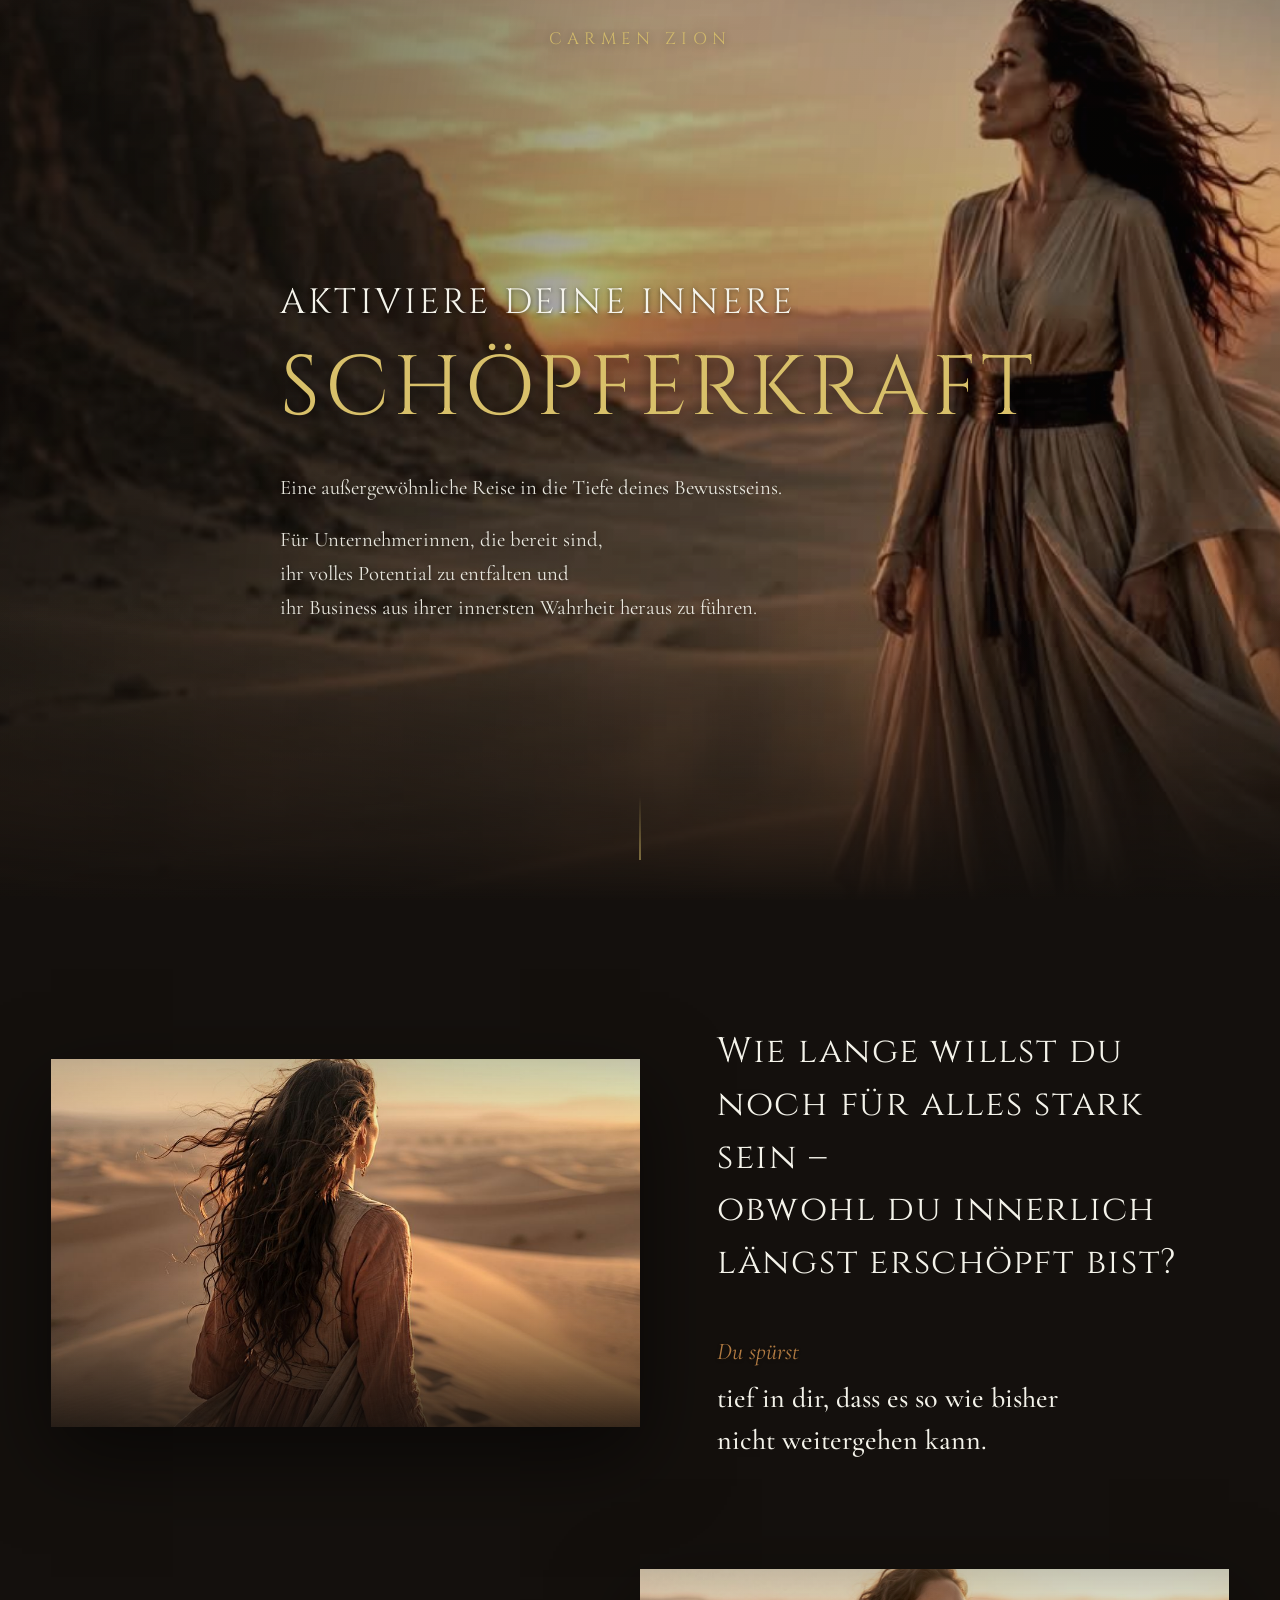
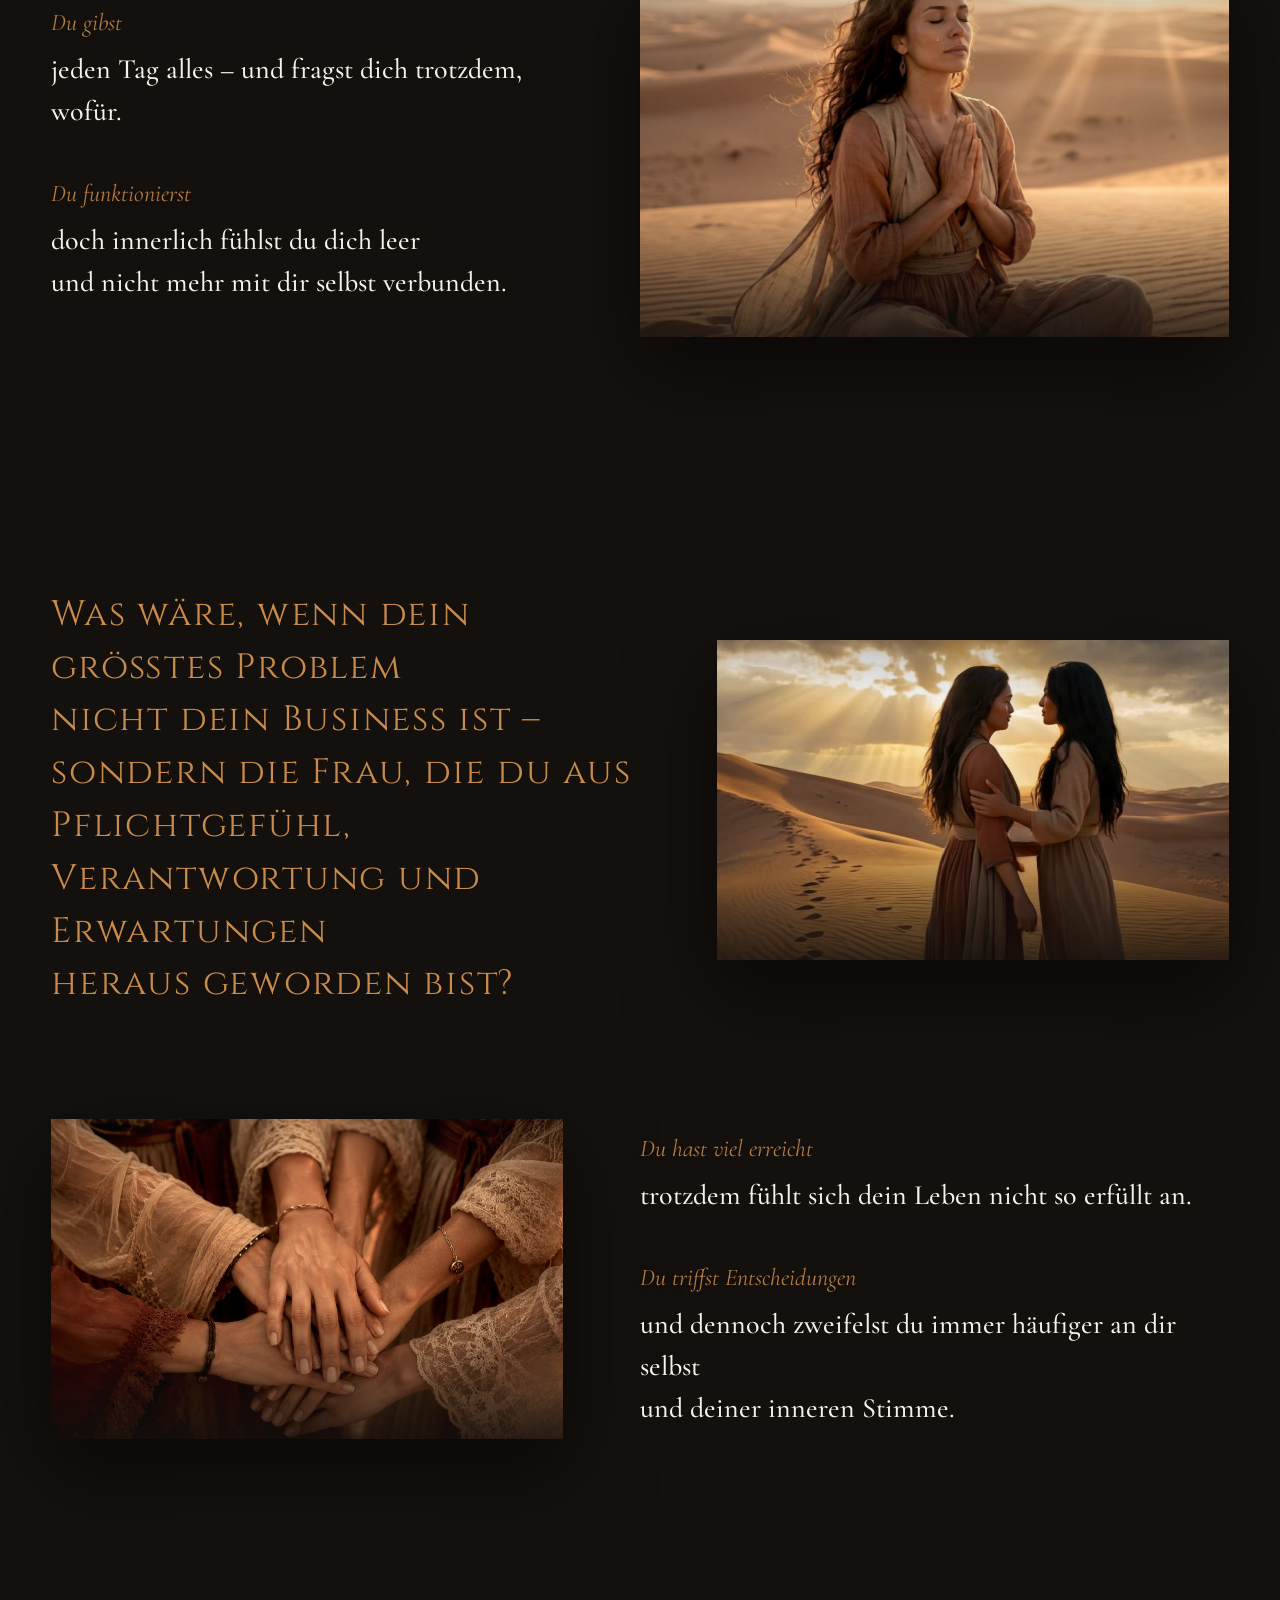
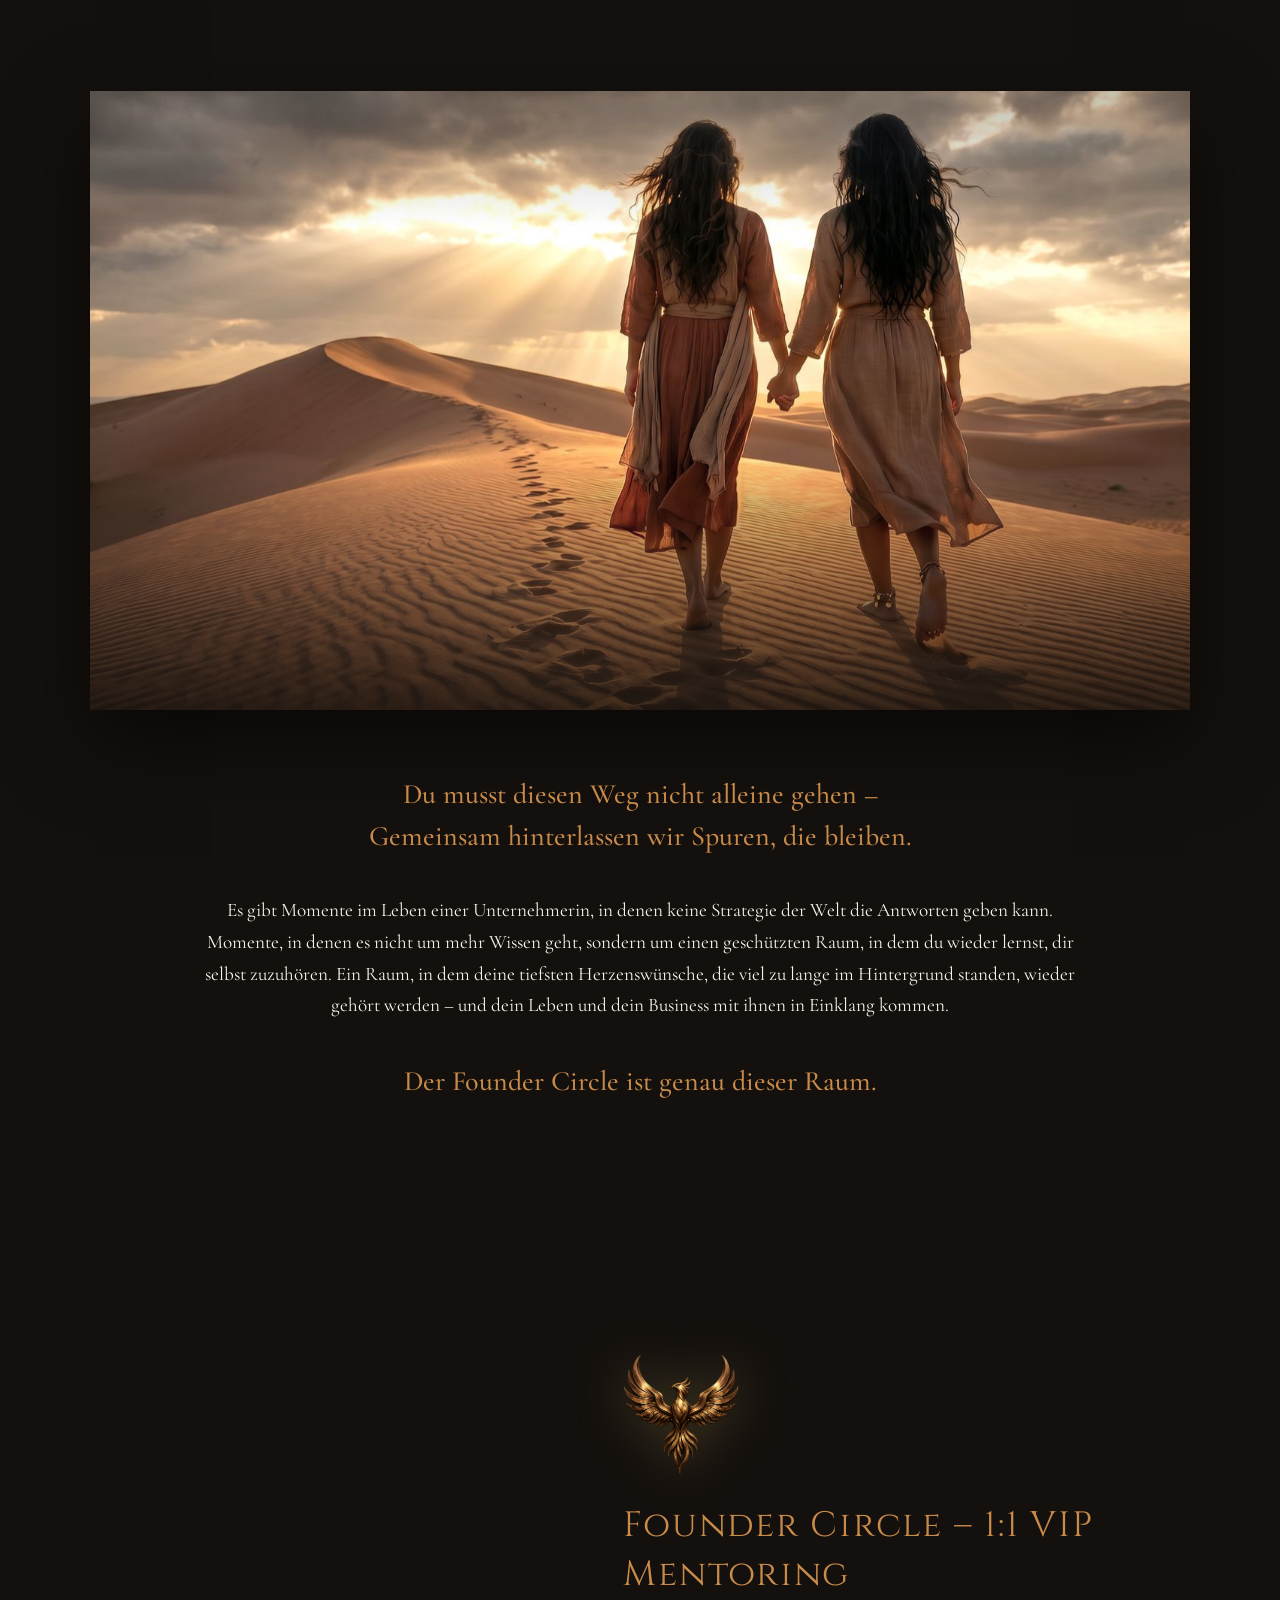
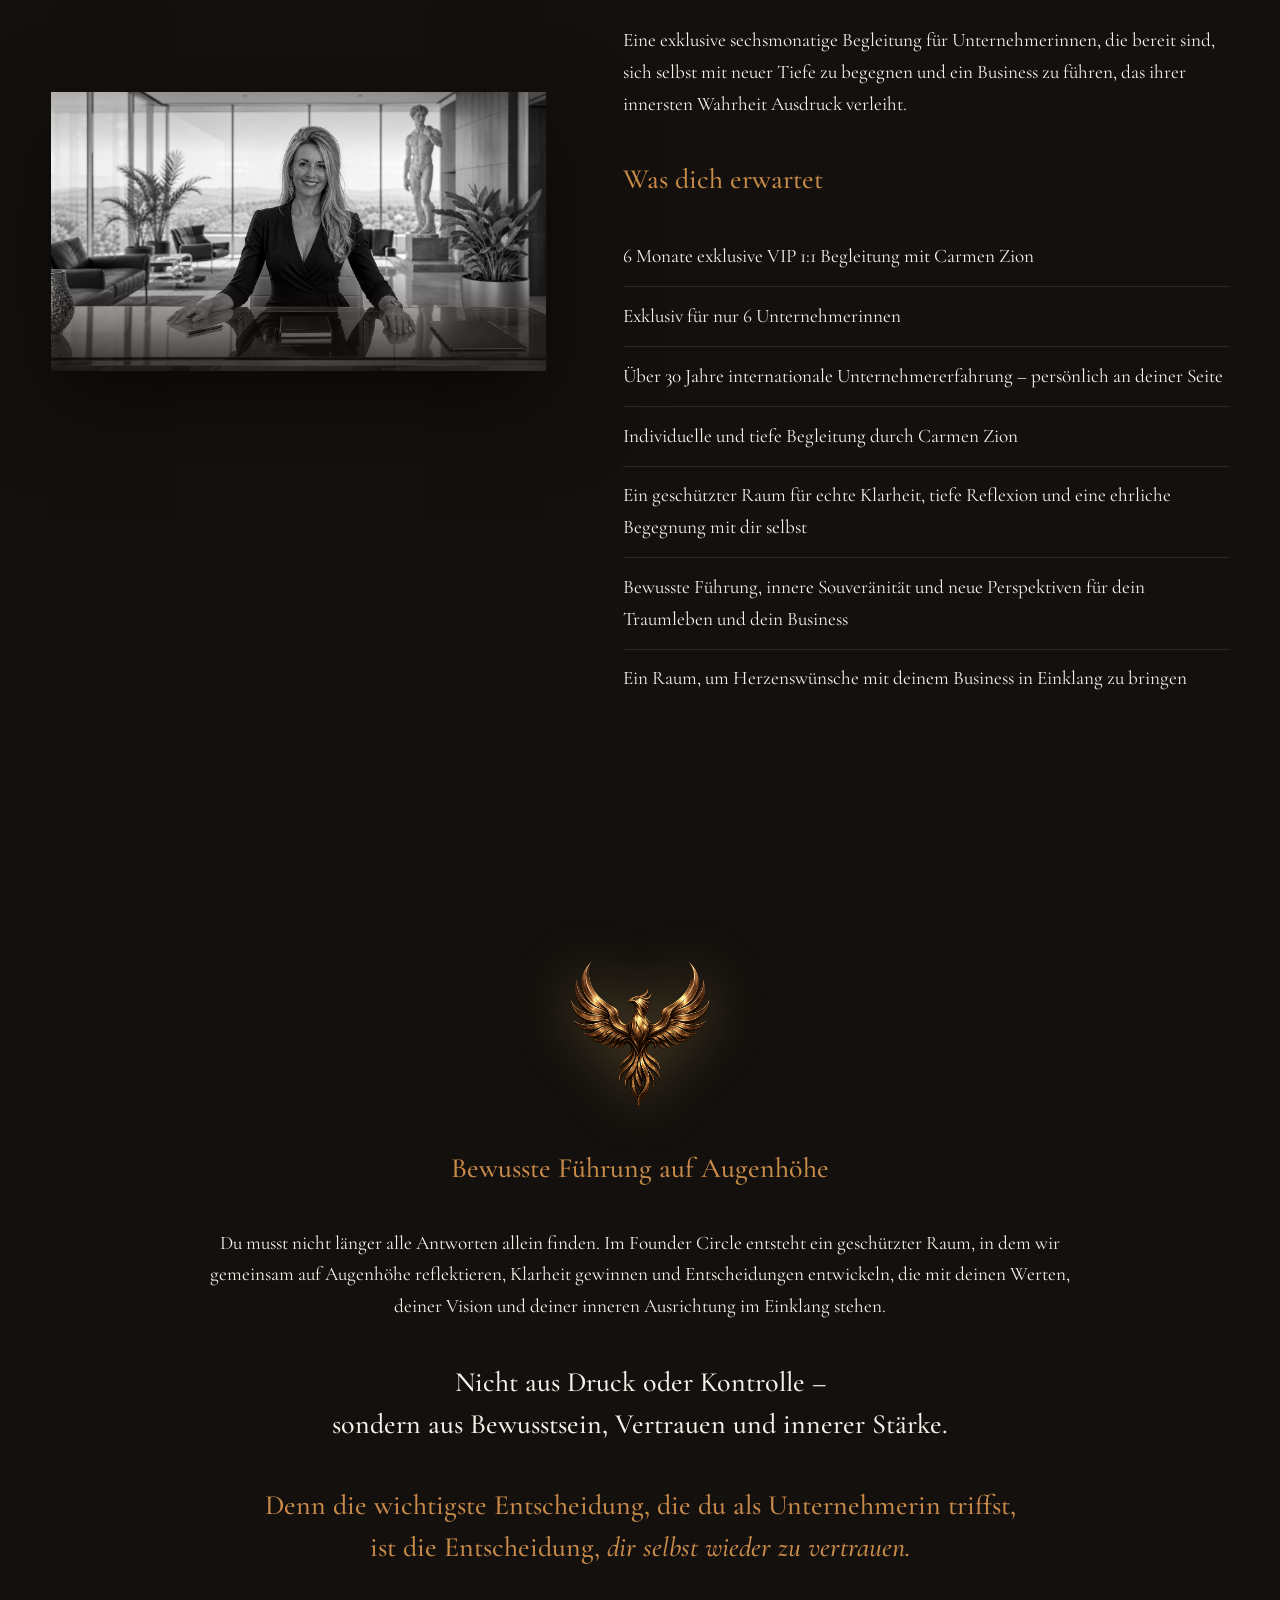
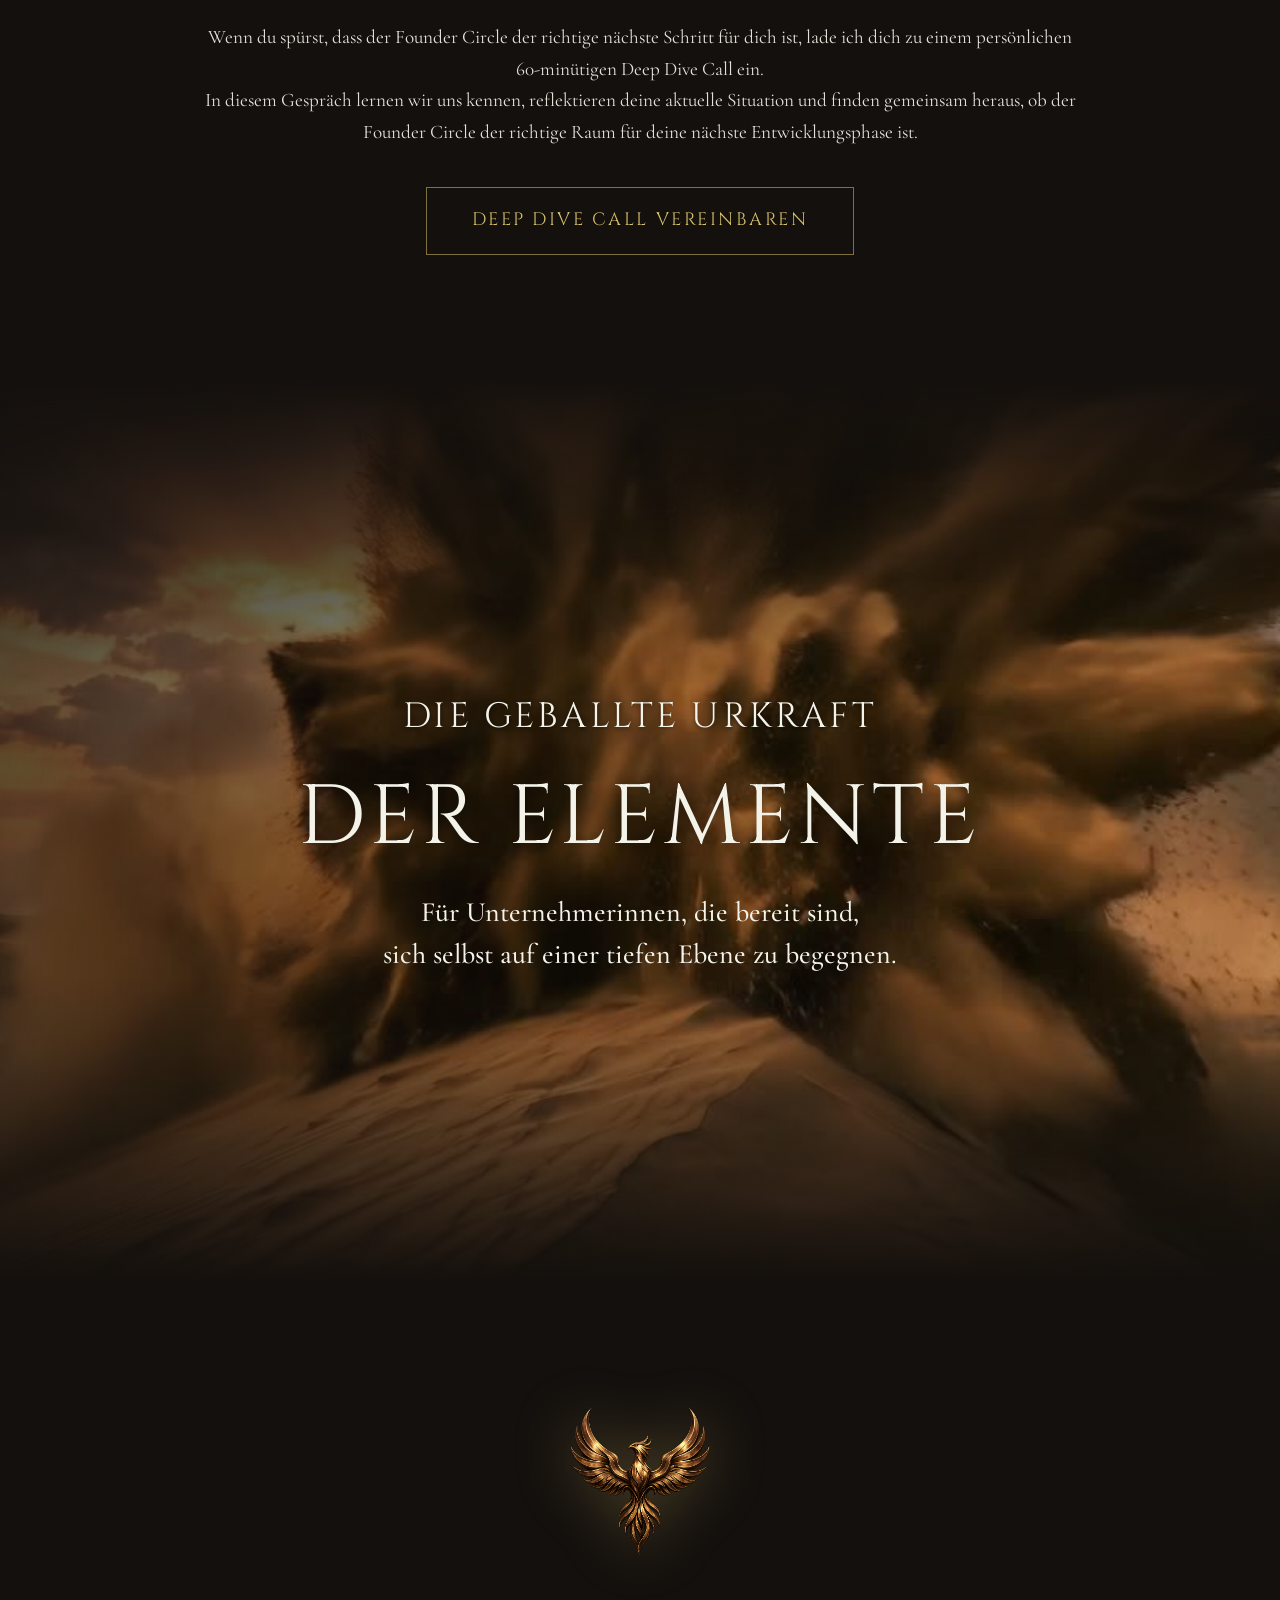
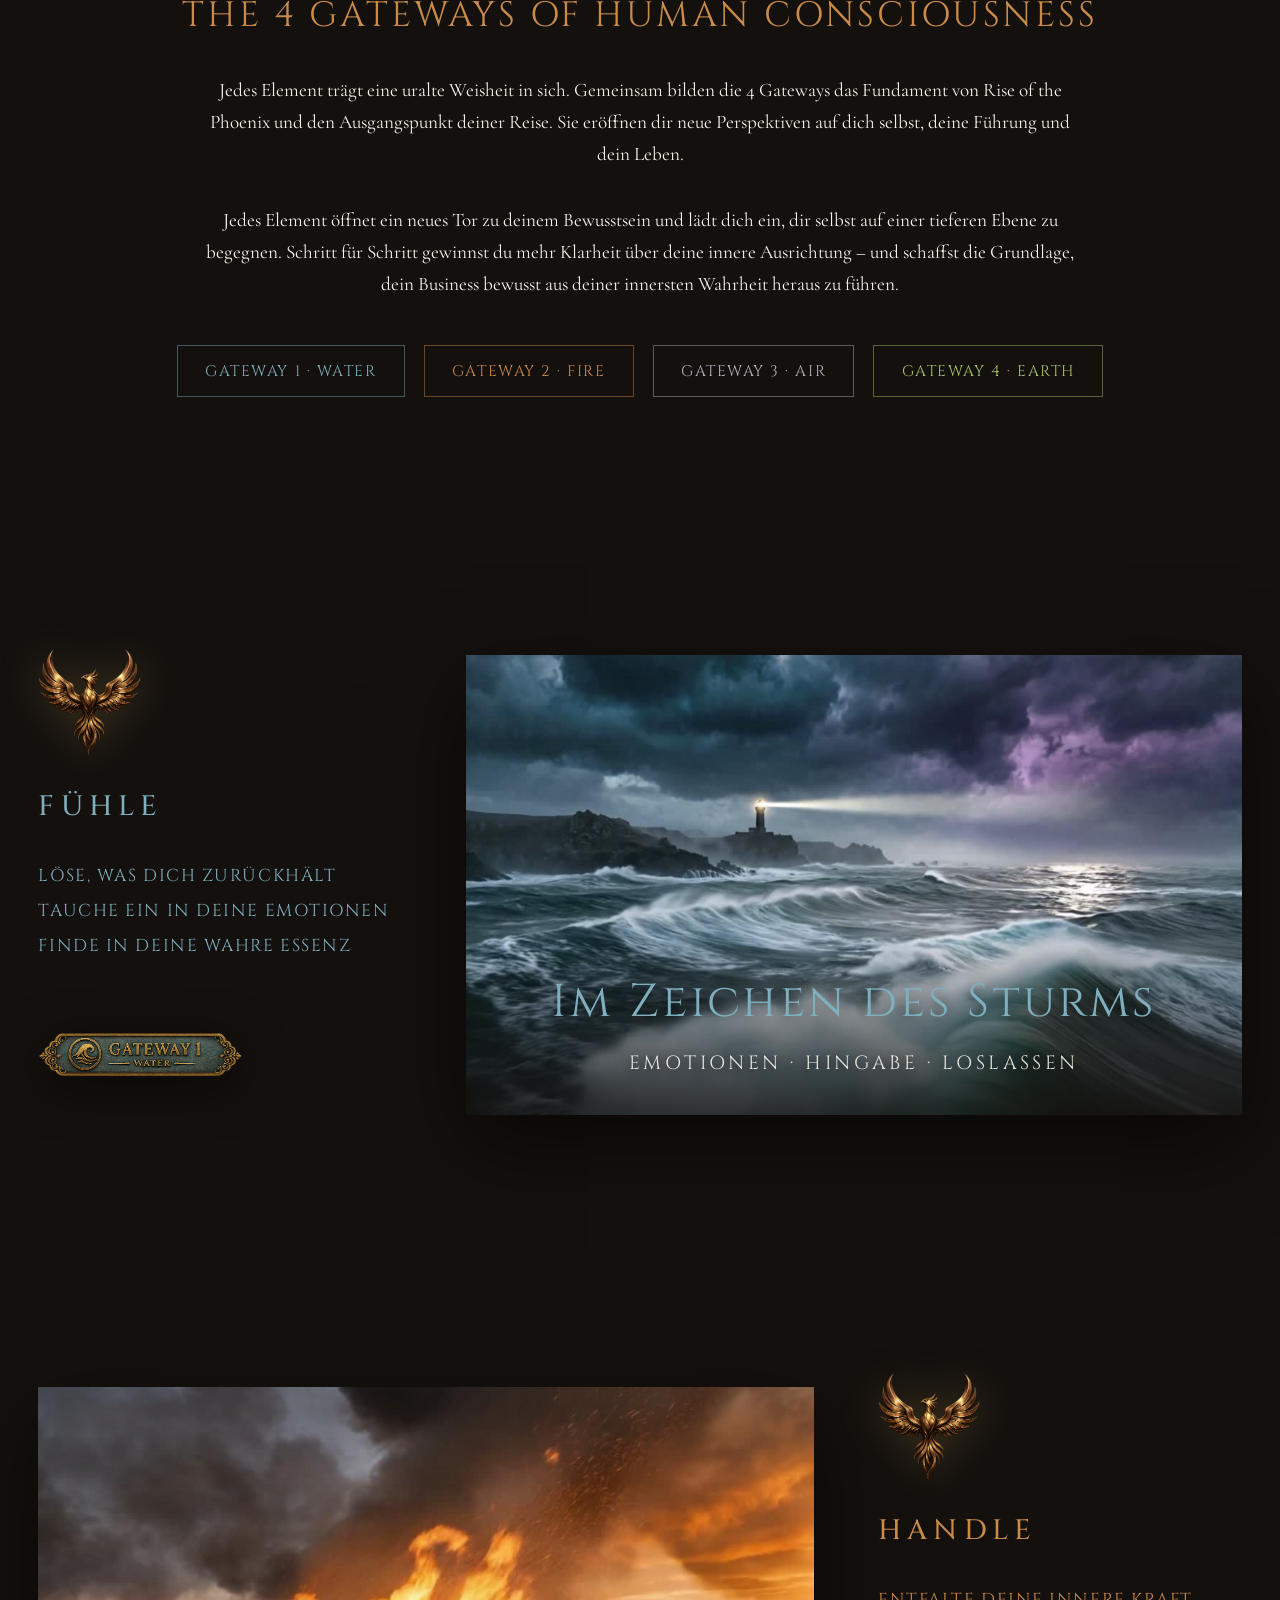
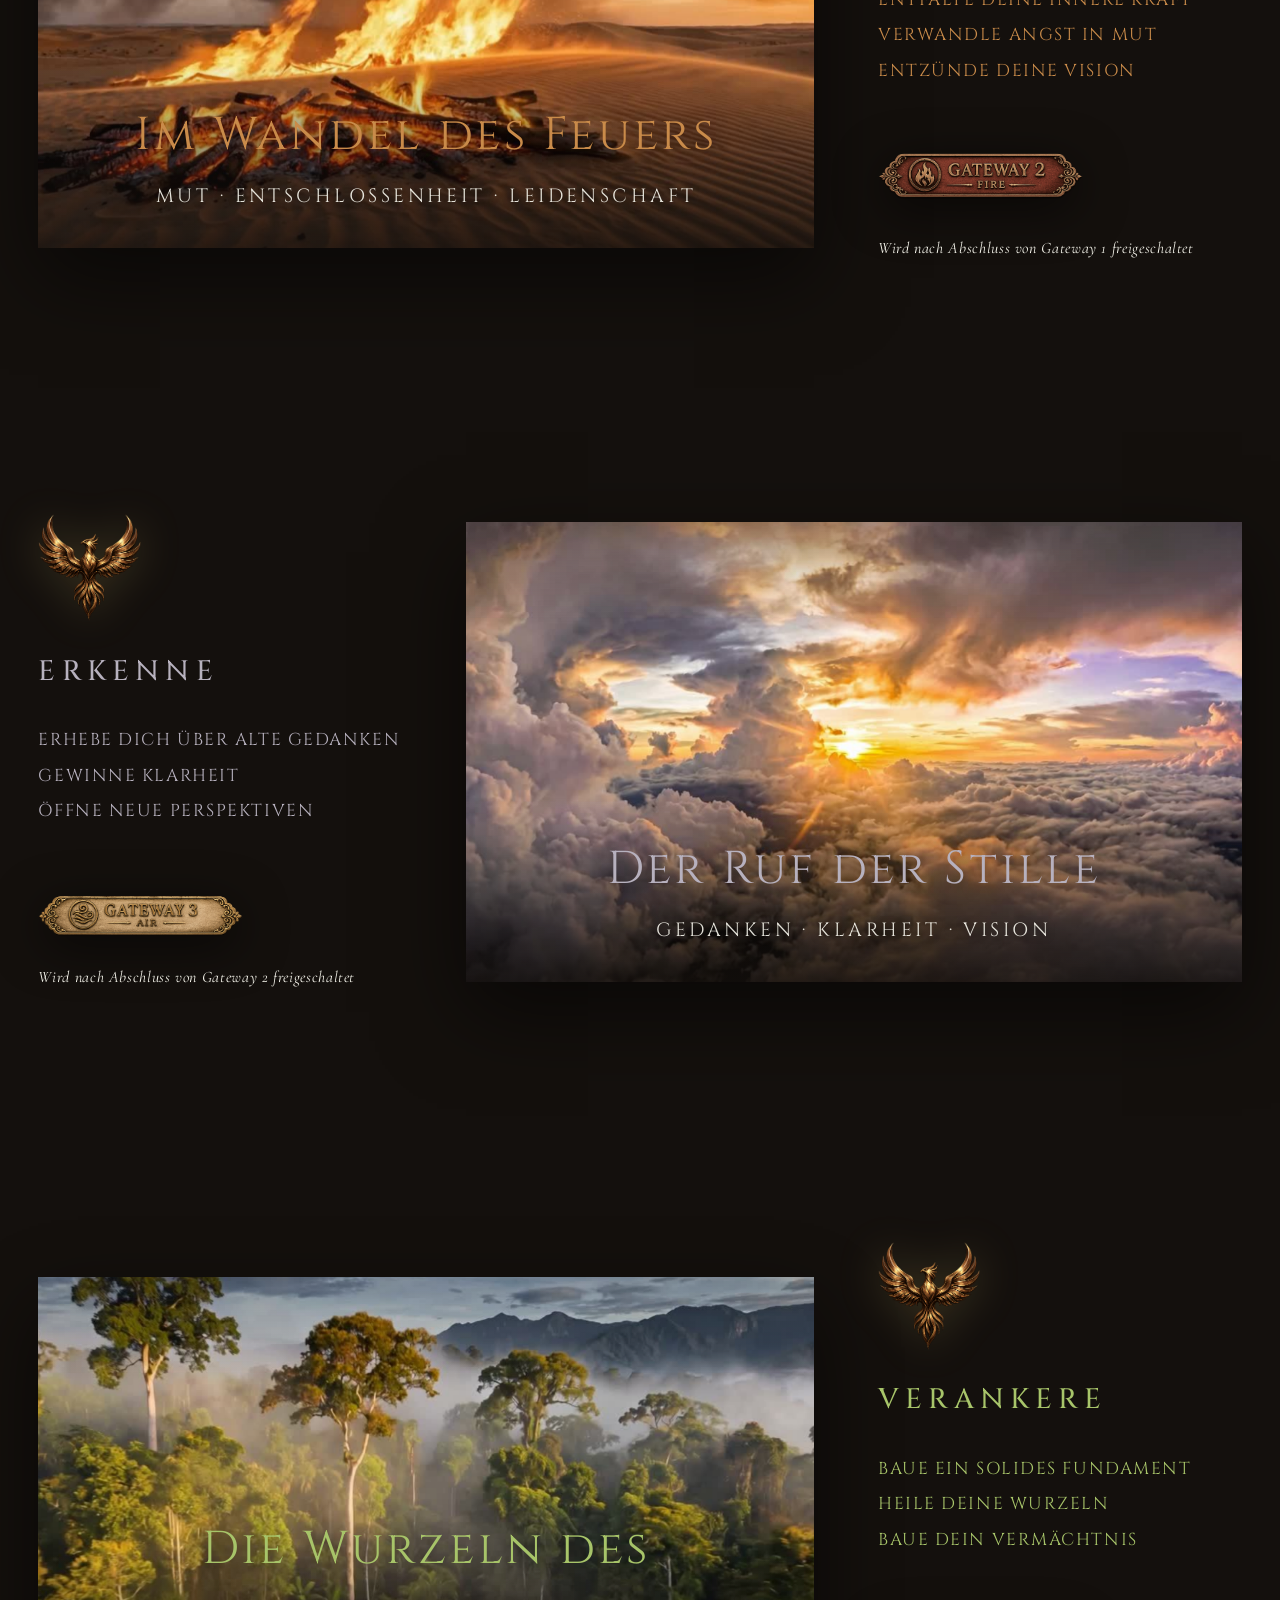
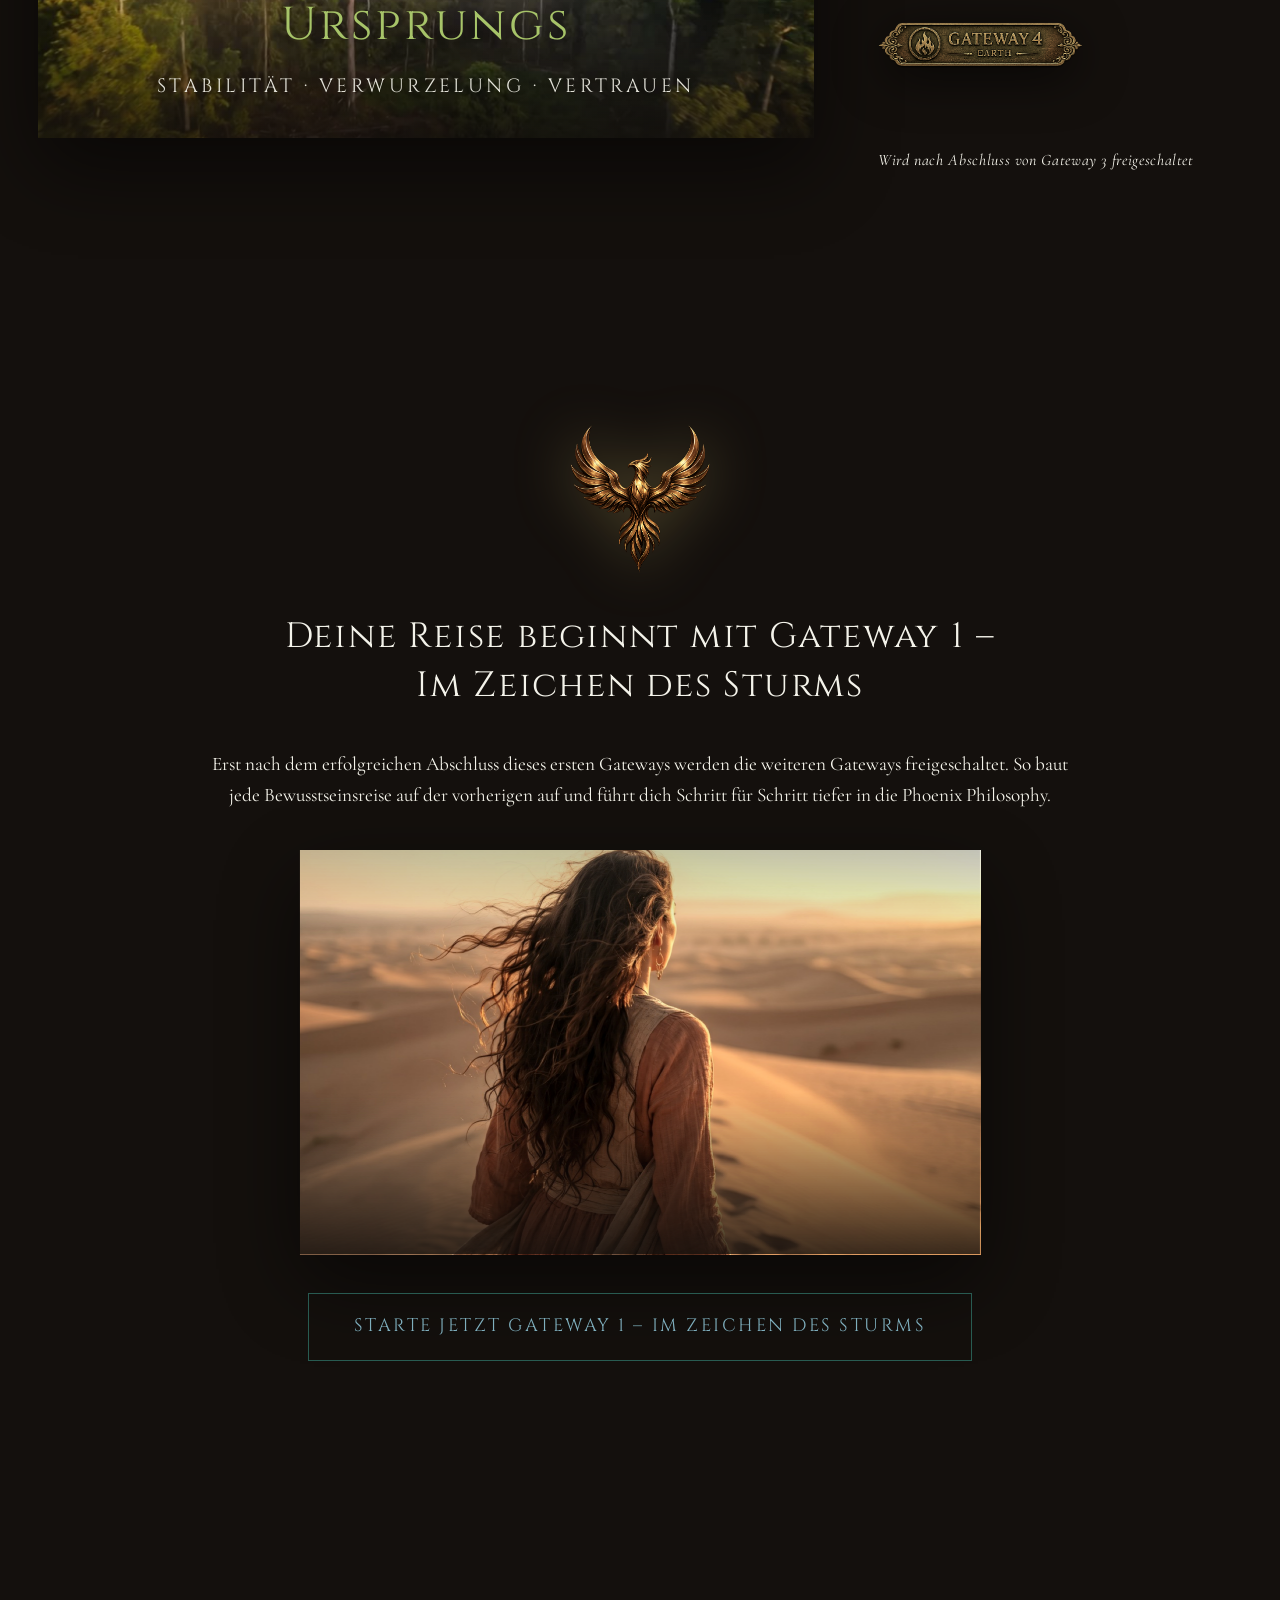
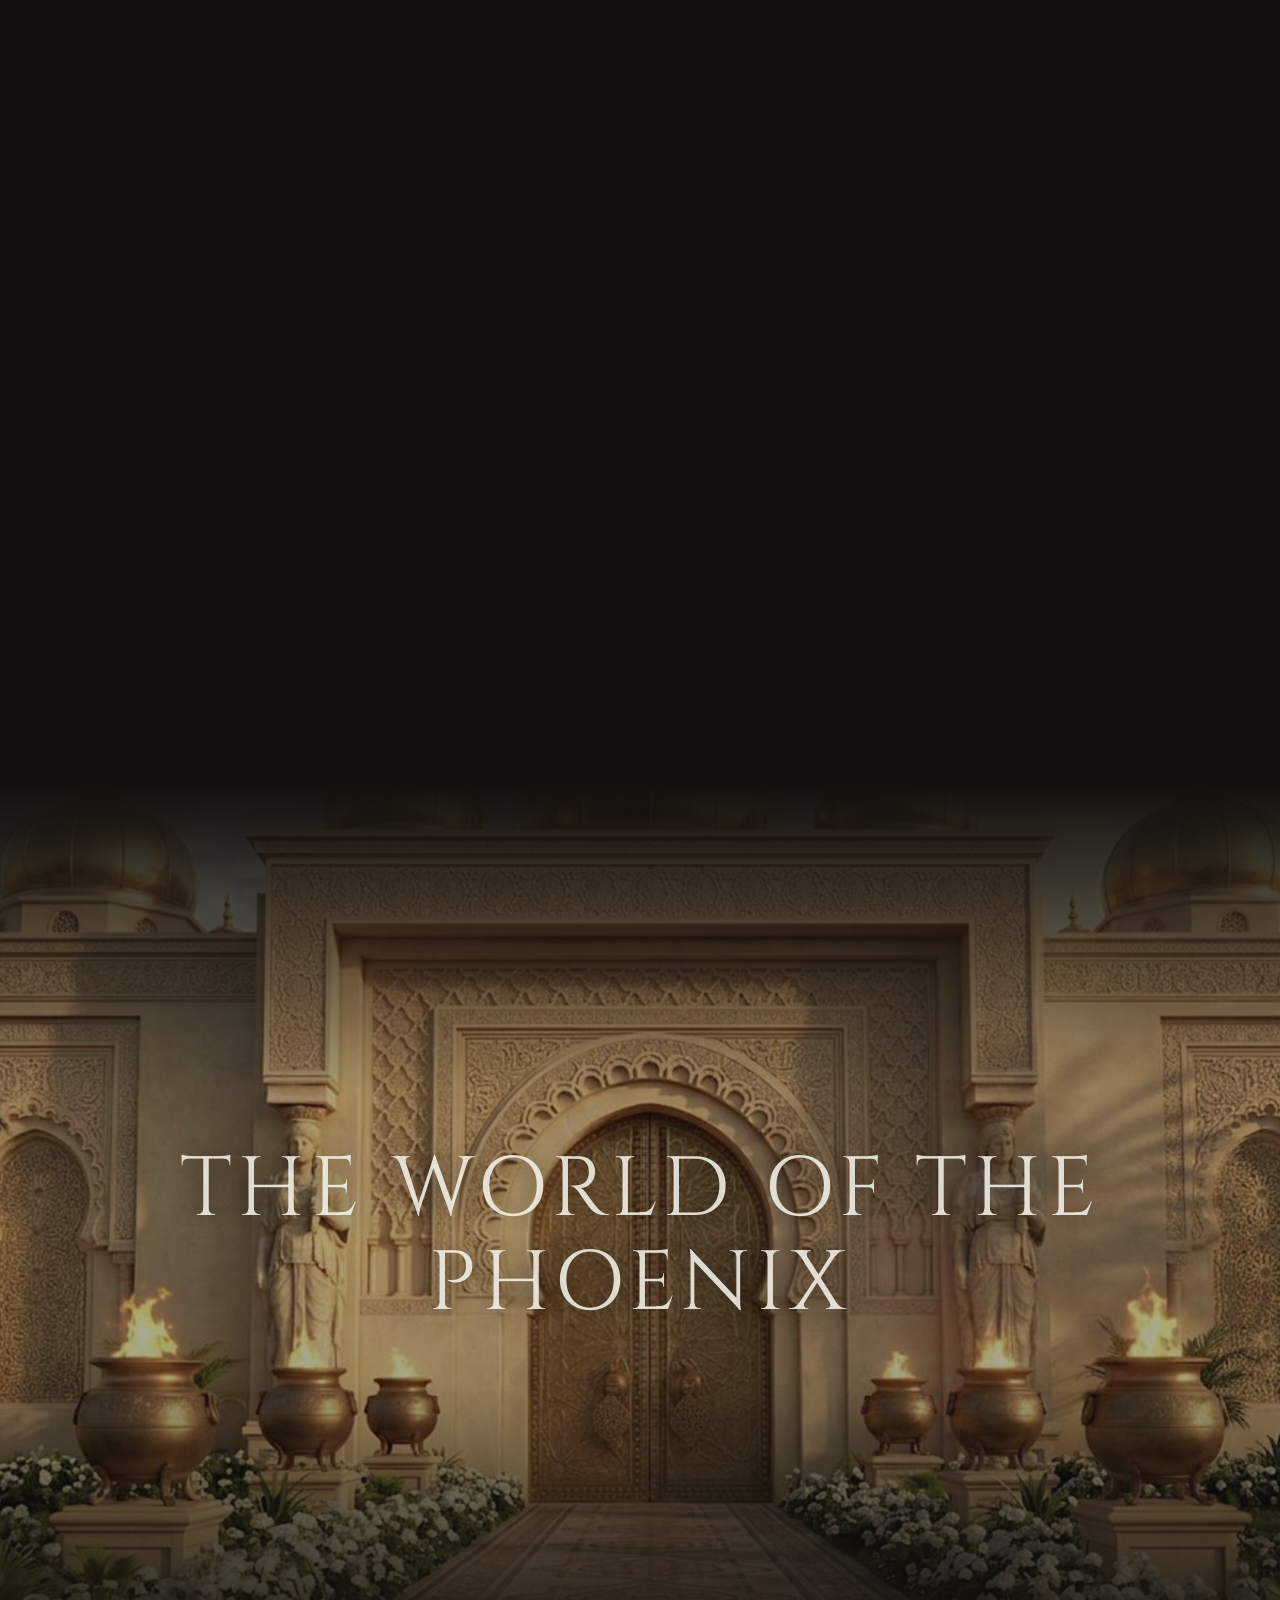
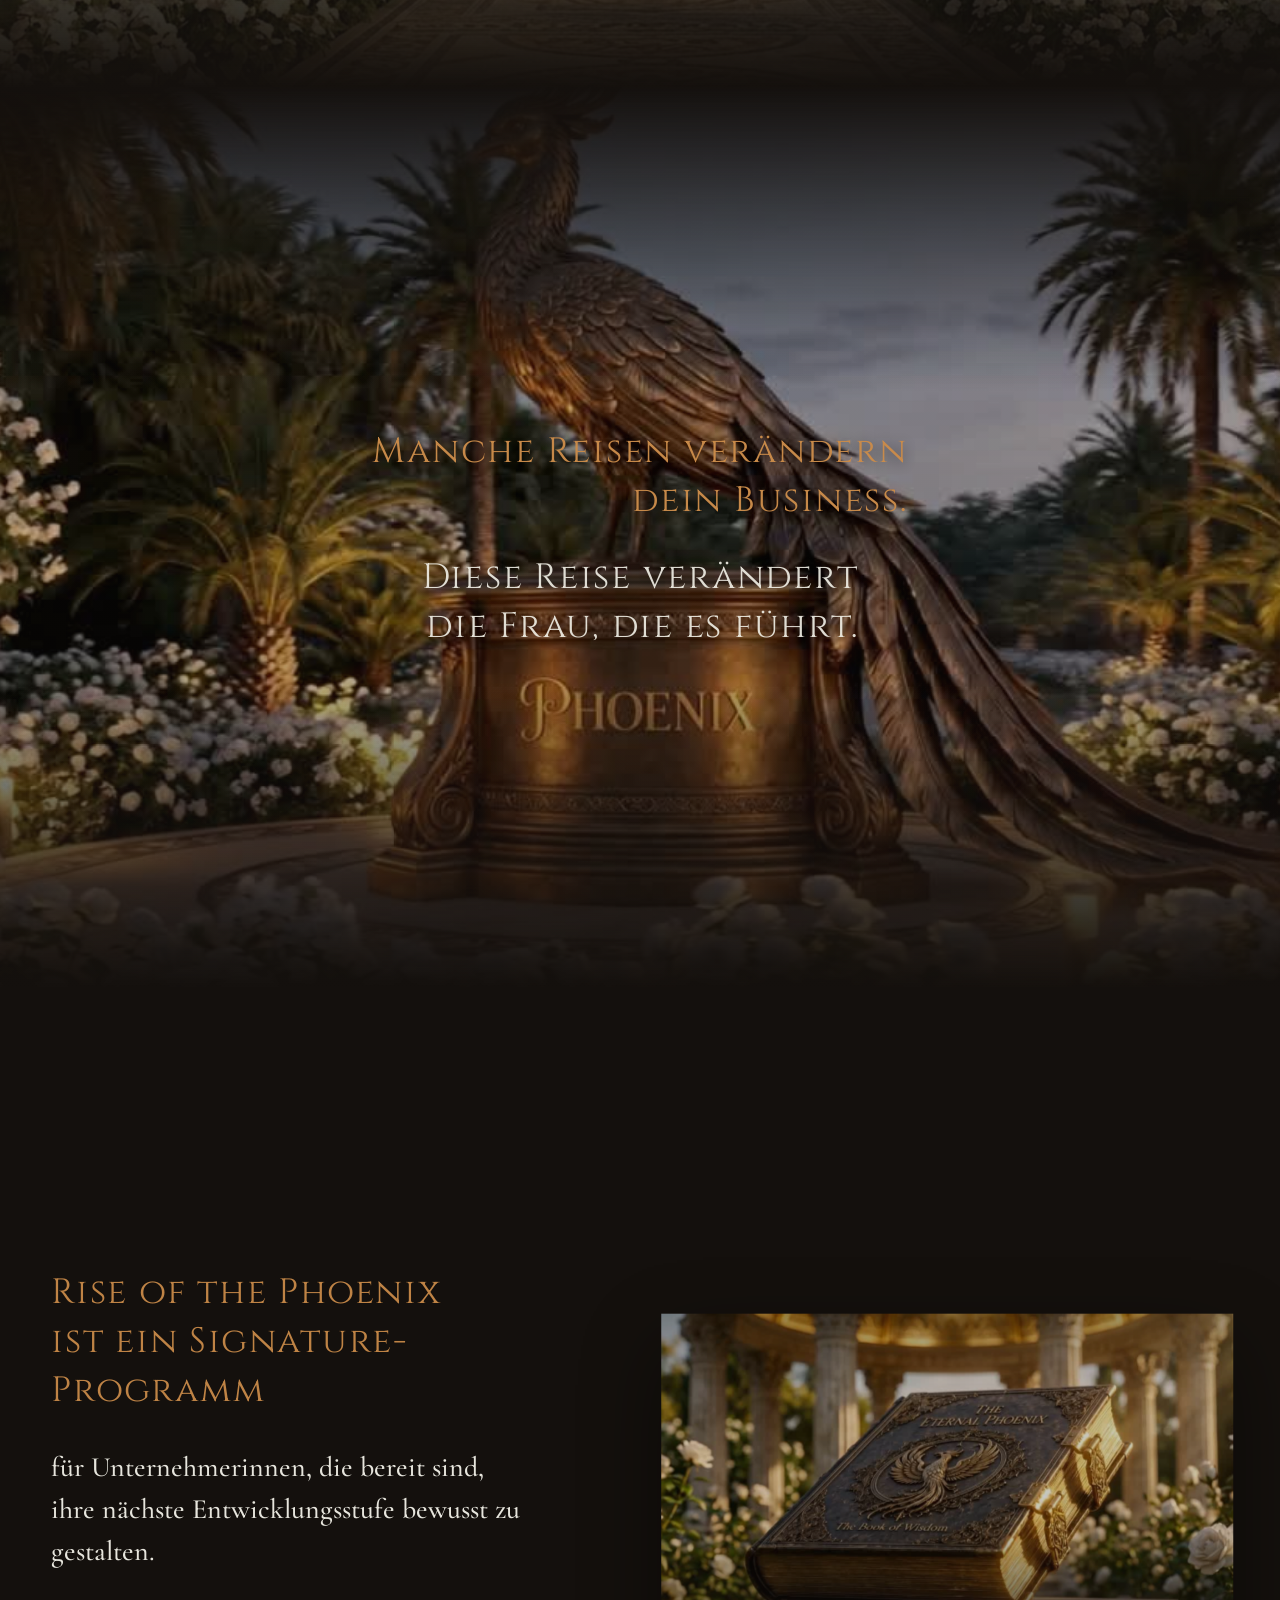
==== commit 3d0f44a6: "Add clickable Gateway buttons with Coming-soon toast Four buttons (Water/Fire/Air/Earth, color-match" ====
--- a/index.html
+++ b/index.html
@@ -219,6 +219,12 @@
     dir selbst auf einer tieferen Ebene zu begegnen. Schritt für Schritt gewinnst du mehr Klarheit über
     deine innere Ausrichtung&nbsp;– und schaffst die Grundlage, dein Business bewusst aus deiner
     innersten Wahrheit heraus zu führen.</p>
+    <div class="gateway-select reveal">
+      <button type="button" class="gateway-btn gateway-btn--water" data-gateway-btn>Gateway 1 · Water</button>
+      <button type="button" class="gateway-btn gateway-btn--fire" data-gateway-btn>Gateway 2 · Fire</button>
+      <button type="button" class="gateway-btn gateway-btn--air" data-gateway-btn>Gateway 3 · Air</button>
+      <button type="button" class="gateway-btn gateway-btn--earth" data-gateway-btn>Gateway 4 · Earth</button>
+    </div>
   </section>
 
   <!-- ============ SZENE 9 · GATEWAY 1 WATER ============ -->
@@ -392,6 +398,8 @@
 
 </main>
 
+<div class="toast" id="toast" role="status" aria-live="polite"></div>
+
 <script src="js/vendor/three.min.js"></script>
 <script src="js/vendor/gsap.min.js"></script>
 <script src="js/vendor/ScrollTrigger.min.js"></script>
--- a/css/style.css
+++ b/css/style.css
@@ -329,8 +329,8 @@
   gap: clamp(3rem, 6vw, 6rem);
   align-items: center;
 }
-.offer__media { aspect-ratio: 4 / 5; }
-.offer__media img { object-position: 20% center; filter: grayscale(1); }
+.offer__media { aspect-ratio: 16 / 9; }
+.offer__media img { object-position: center 30%; filter: grayscale(1); }
 .offer__soon {
   position: absolute; left: 2rem; bottom: 2rem;
   display: flex; flex-direction: column; gap: 0.2rem;
@@ -415,6 +415,50 @@
   padding-left: 4vw; padding-right: 4vw;
 }
 .scene--gateintro .subline { text-transform: uppercase; letter-spacing: 0.08em; }
+
+.gateway-select {
+  display: flex; flex-wrap: wrap; justify-content: center;
+  gap: 1.2rem; margin-top: 0.6rem;
+}
+.gateway-btn {
+  font-family: var(--font-display);
+  font-size: clamp(0.85rem, 1.2vw, 1rem);
+  letter-spacing: 0.1em;
+  text-transform: uppercase;
+  color: var(--pristine);
+  background: transparent;
+  border: 1px solid rgba(244,243,234,0.28);
+  padding: 0.9rem 1.7rem;
+  cursor: pointer;
+  transition: background 0.4s ease, border-color 0.4s ease, color 0.4s ease;
+}
+.gateway-btn--water { color: var(--water-st); border-color: rgba(127,175,190,0.45); }
+.gateway-btn--water:hover { background: rgba(127,175,190,0.12); border-color: var(--water-st); }
+.gateway-btn--fire { color: var(--fire-st); border-color: rgba(201,139,74,0.45); }
+.gateway-btn--fire:hover { background: rgba(201,139,74,0.12); border-color: var(--fire-st); }
+.gateway-btn--air { color: var(--air-st); border-color: rgba(183,177,190,0.45); }
+.gateway-btn--air:hover { background: rgba(183,177,190,0.12); border-color: var(--air-st); }
+.gateway-btn--earth { color: var(--earth-st); border-color: rgba(168,197,106,0.45); }
+.gateway-btn--earth:hover { background: rgba(168,197,106,0.12); border-color: var(--earth-st); }
+
+/* ---------- Toast ---------- */
+.toast {
+  position: fixed; left: 50%; bottom: 2.2rem; z-index: 97;
+  transform: translate(-50%, 20px);
+  background: var(--ink-soft);
+  border: 1px solid rgba(216,192,106,0.4);
+  color: var(--pristine);
+  font-family: var(--font-display);
+  font-size: 0.95rem;
+  letter-spacing: 0.08em;
+  text-transform: uppercase;
+  padding: 1rem 1.8rem;
+  box-shadow: 0 20px 50px rgba(0,0,0,0.5);
+  opacity: 0;
+  pointer-events: none;
+  transition: opacity 0.4s ease, transform 0.4s ease;
+}
+.toast.is-visible { opacity: 1; transform: translate(-50%, 0); }
 
 /* ---------- Gateway scenes ---------- */
 .gateway { overflow: hidden; }
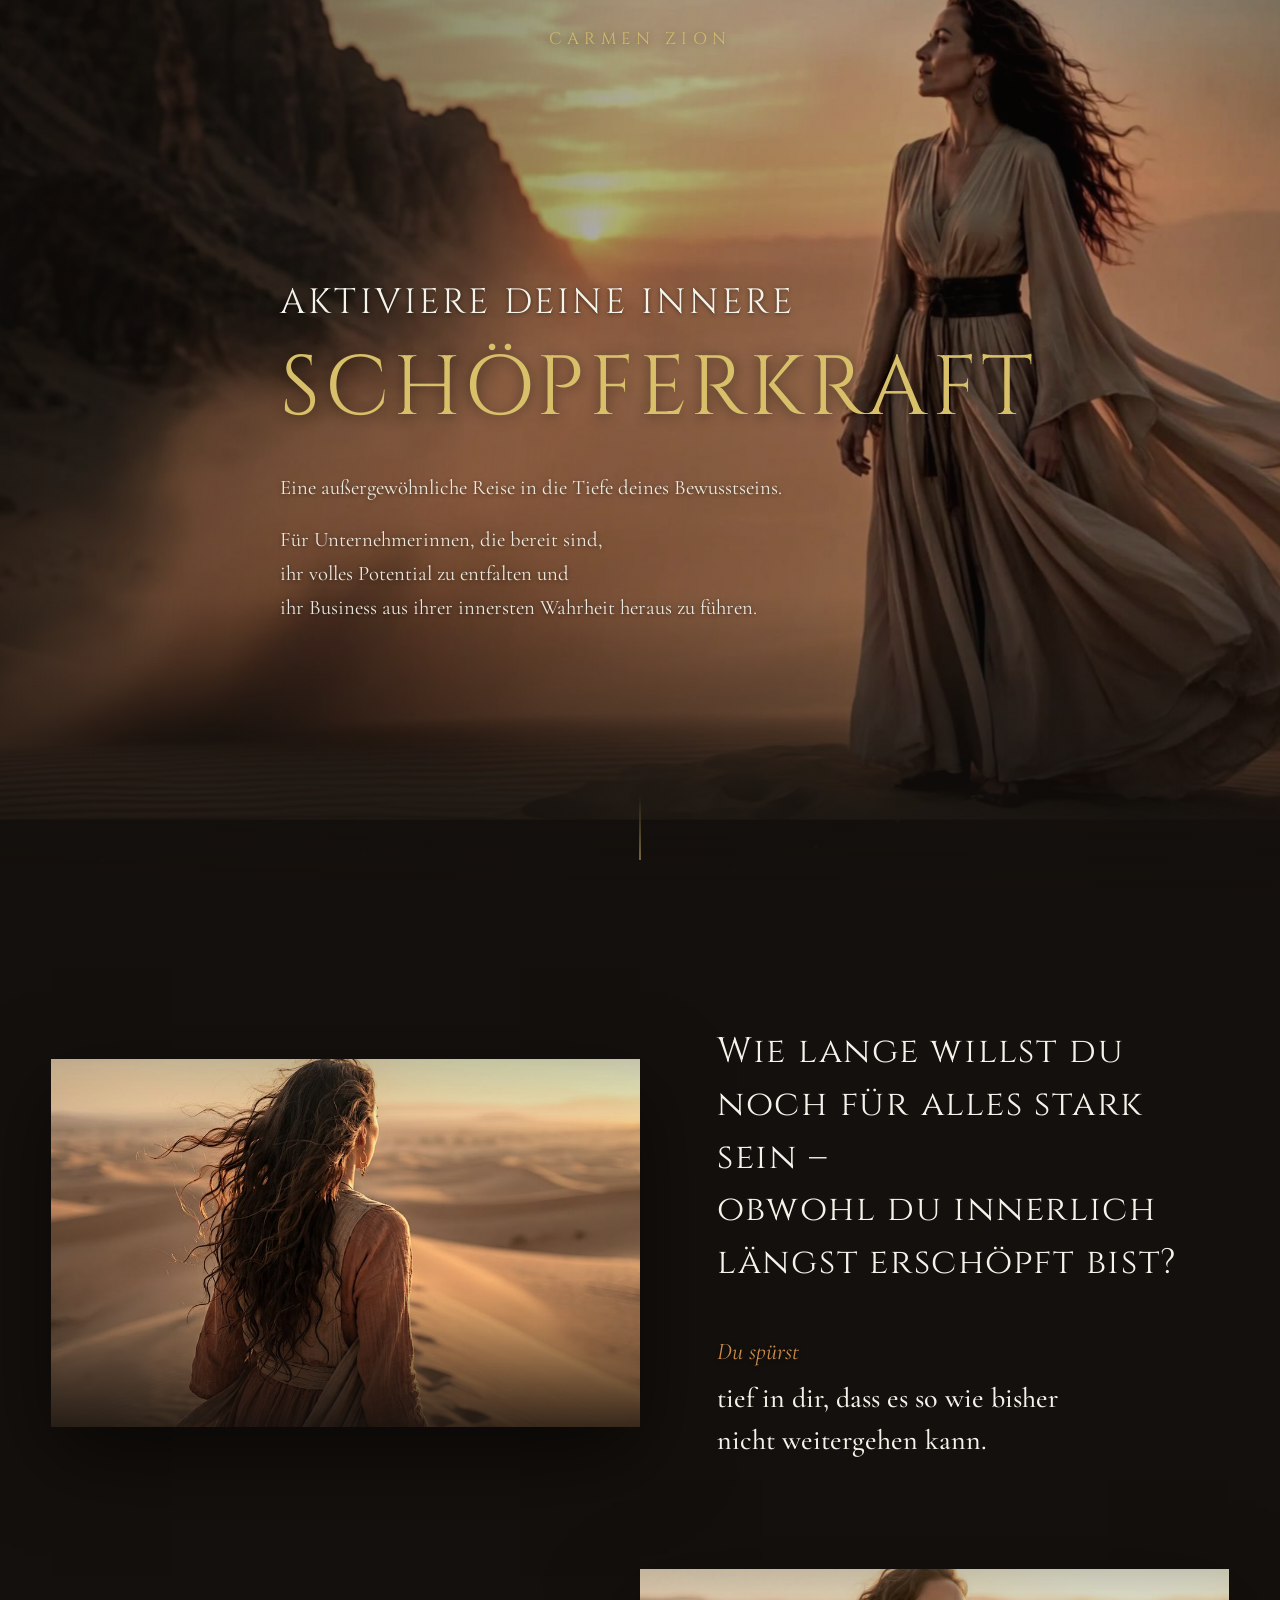
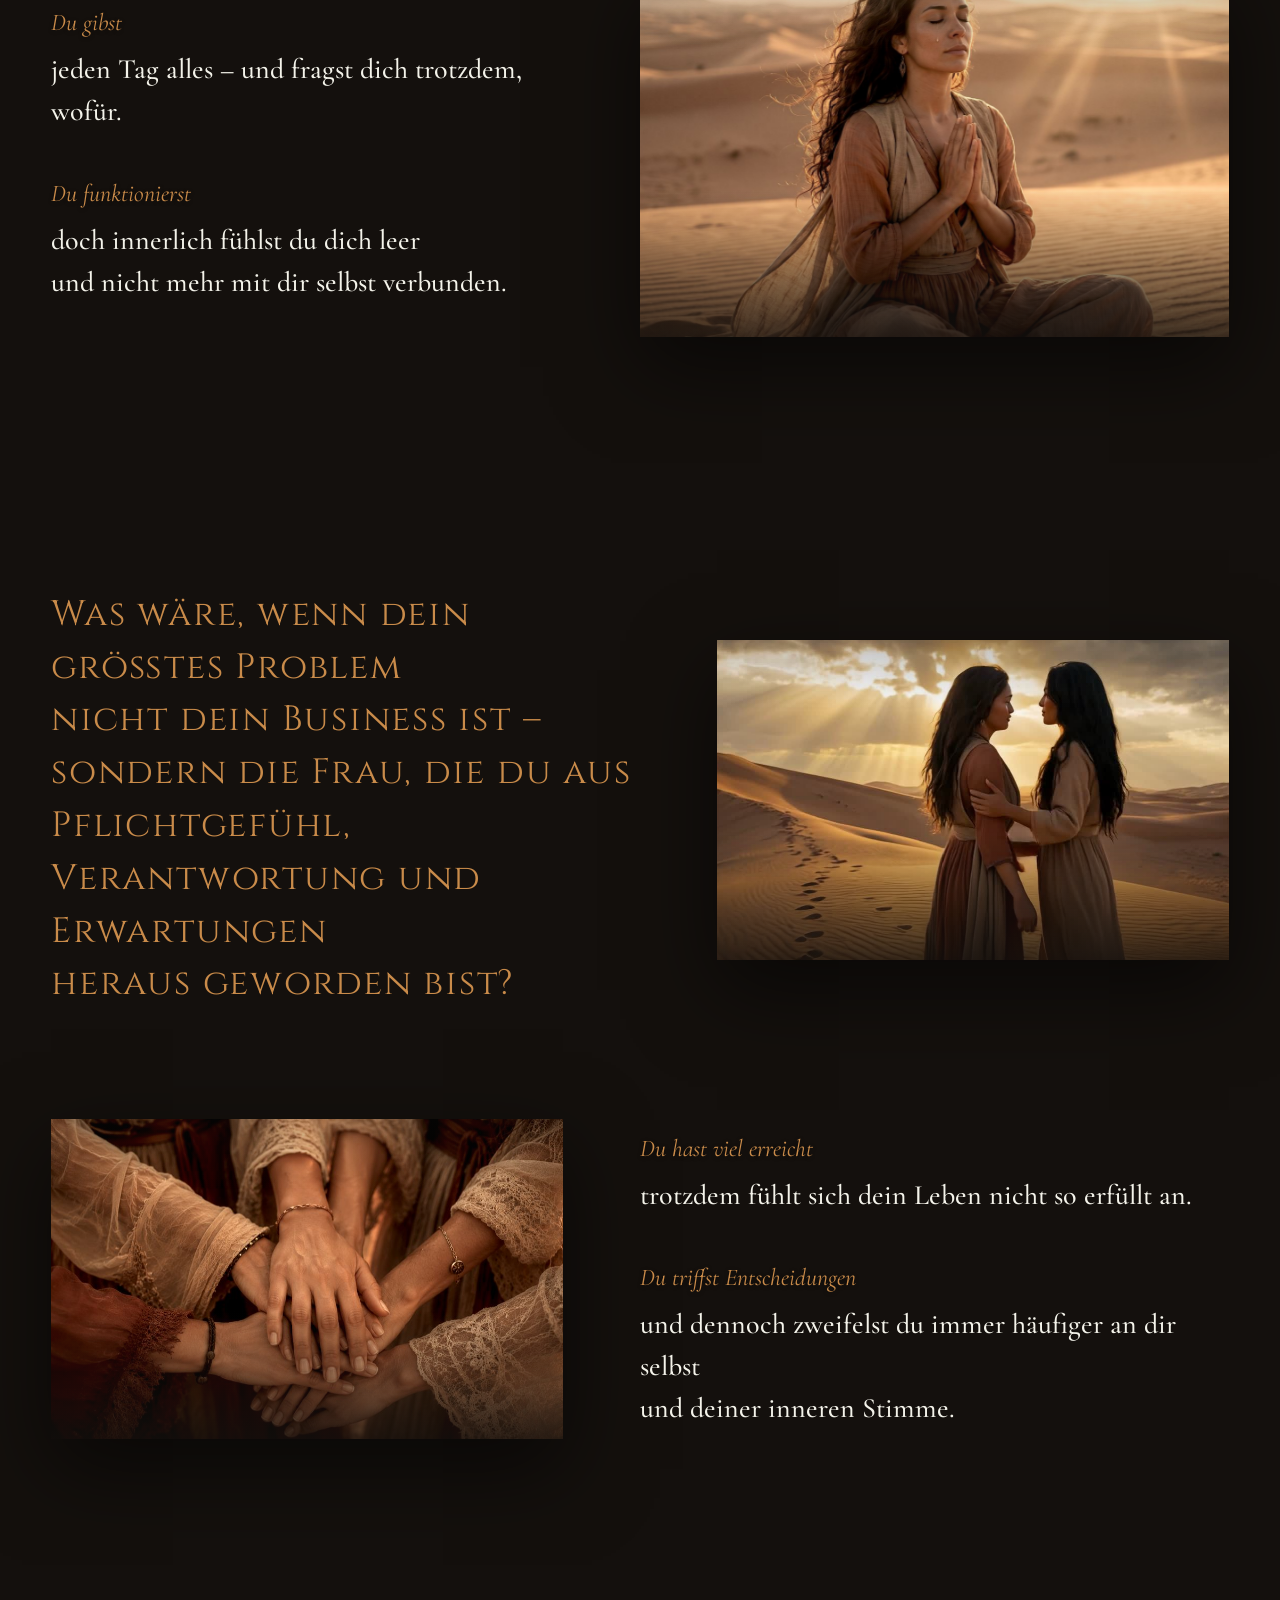
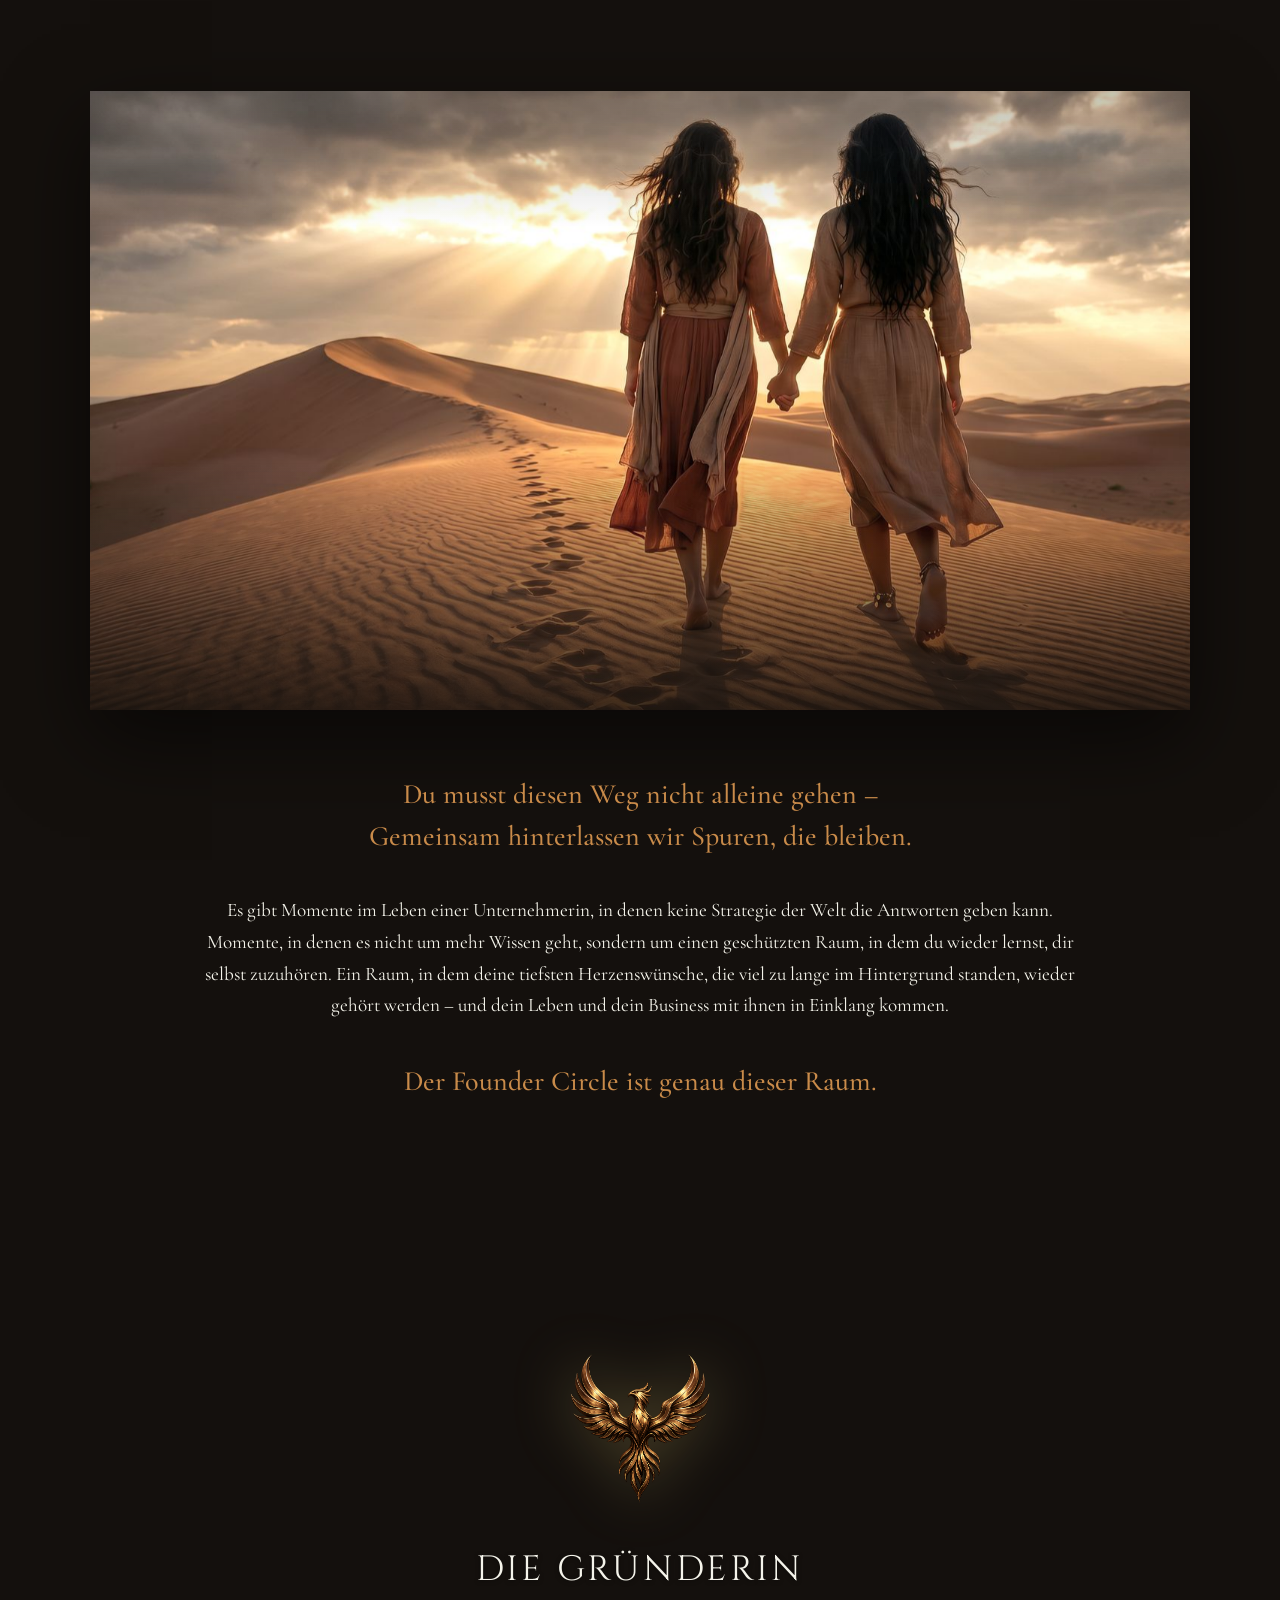
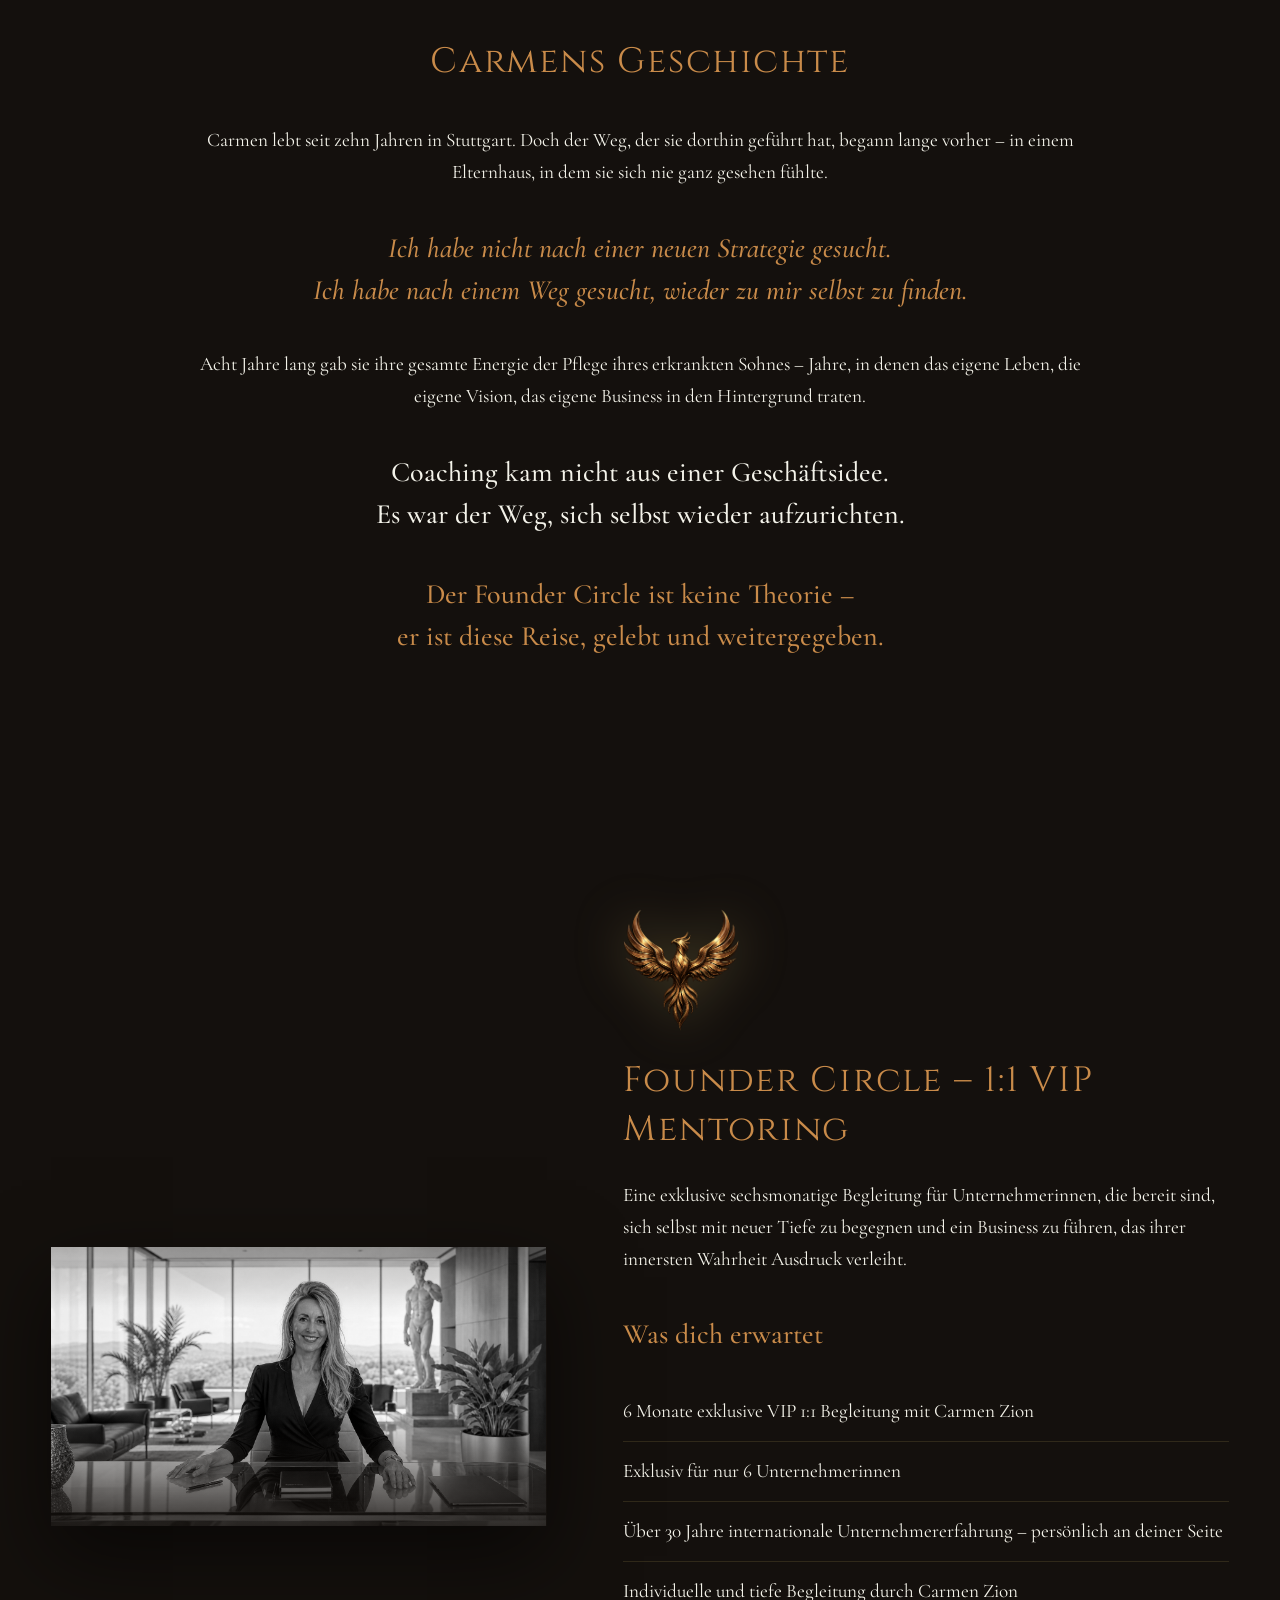
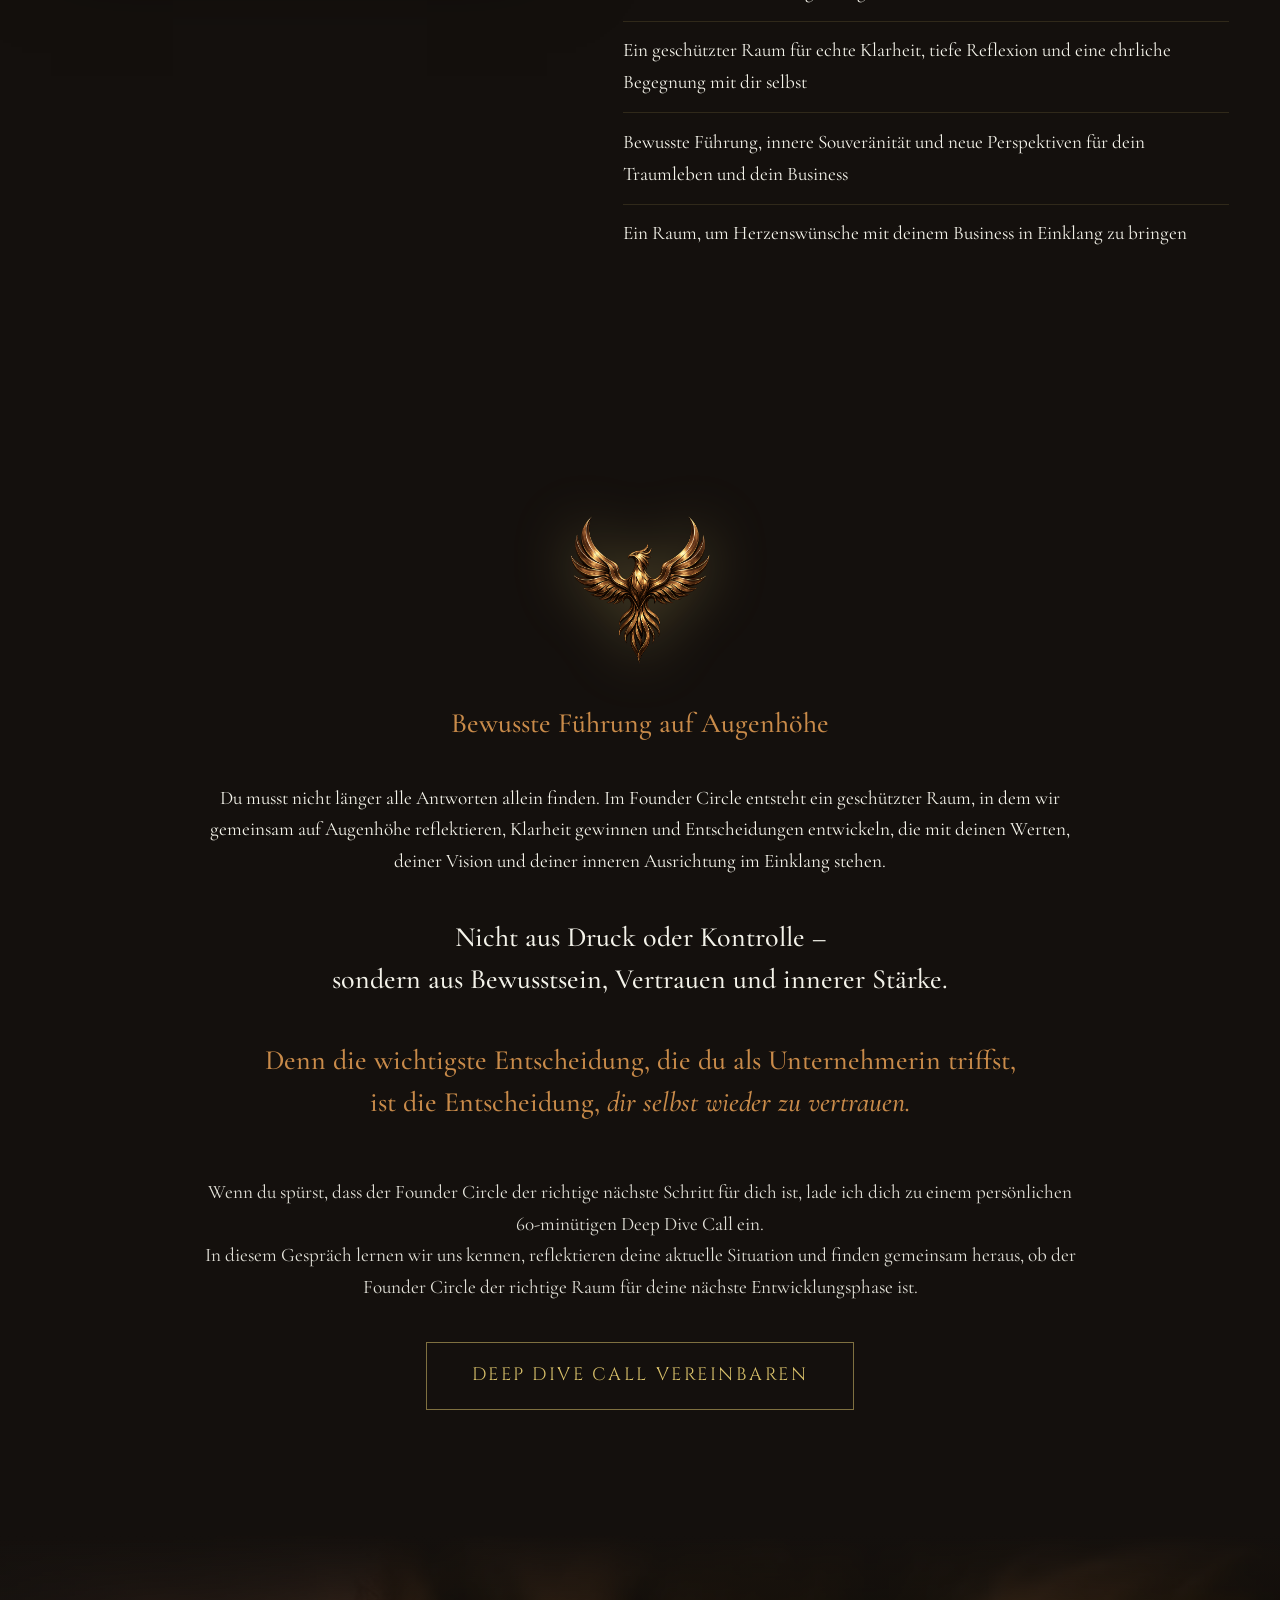
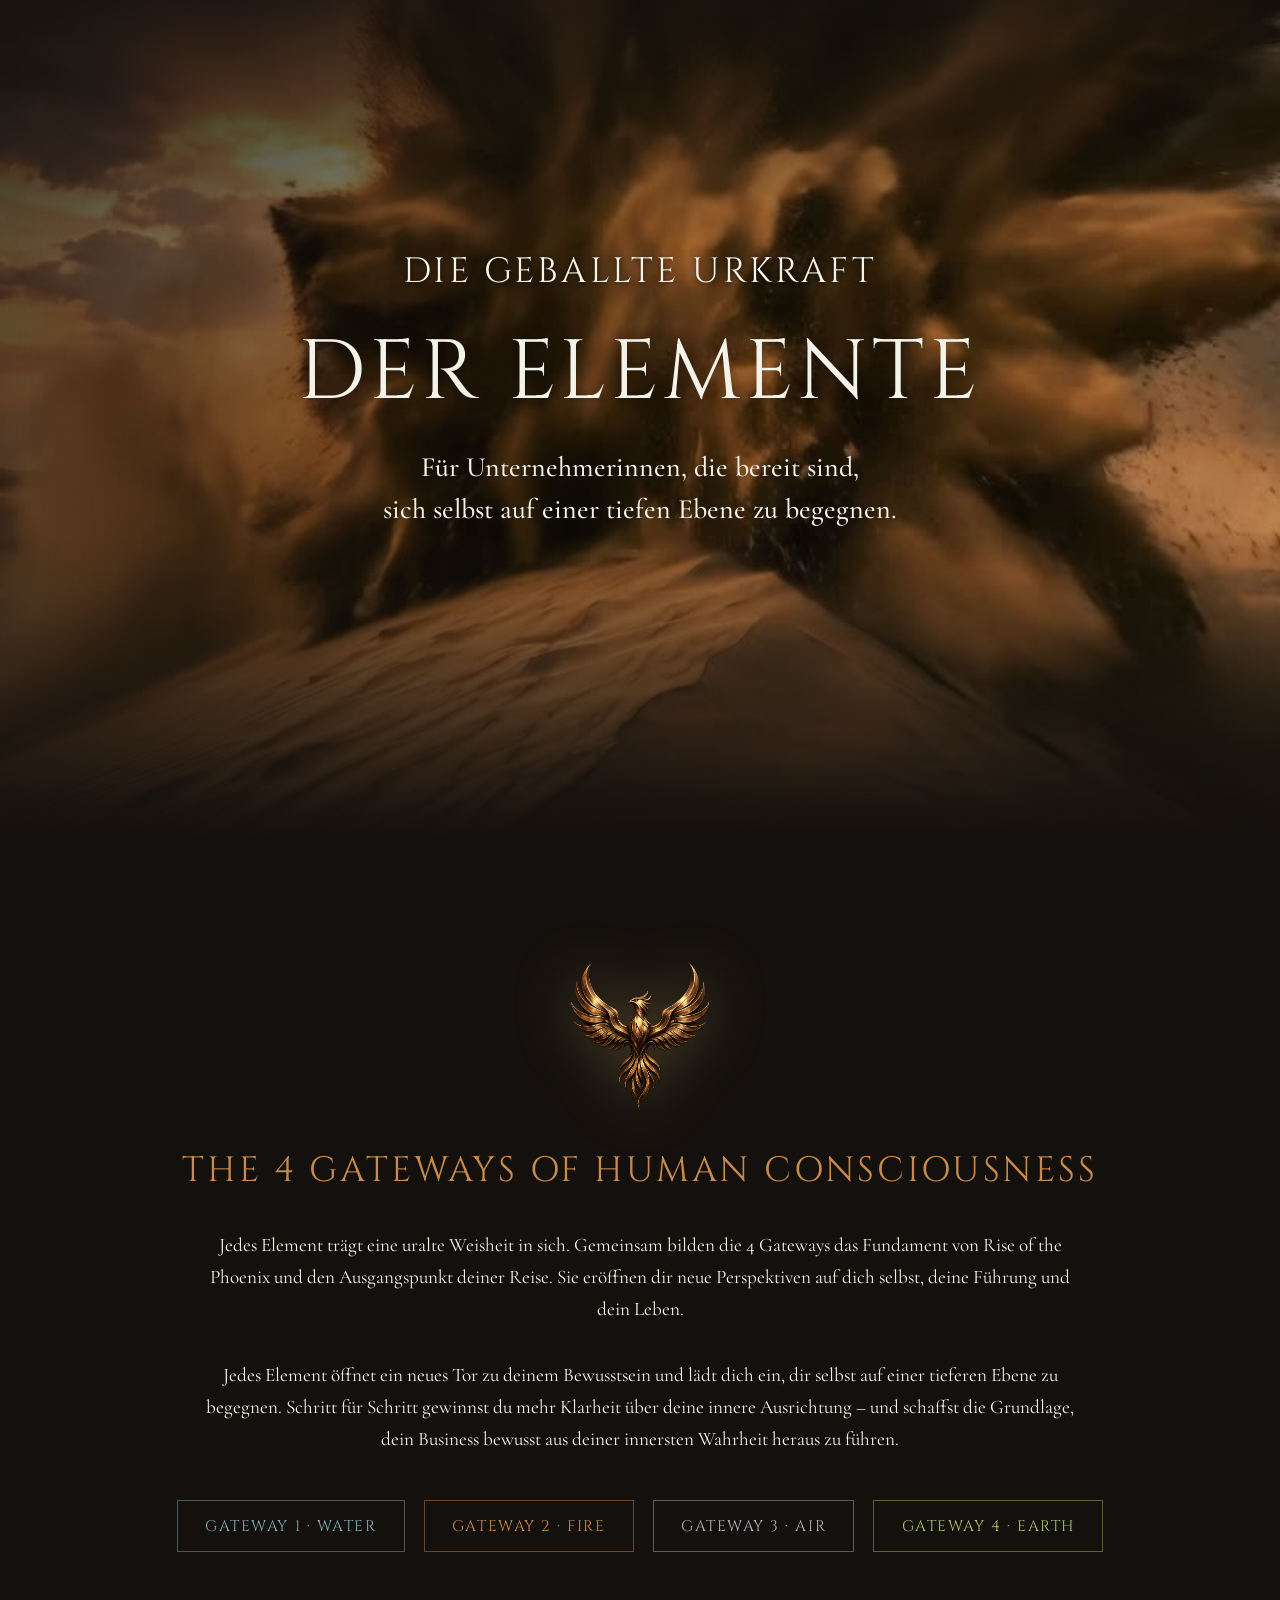
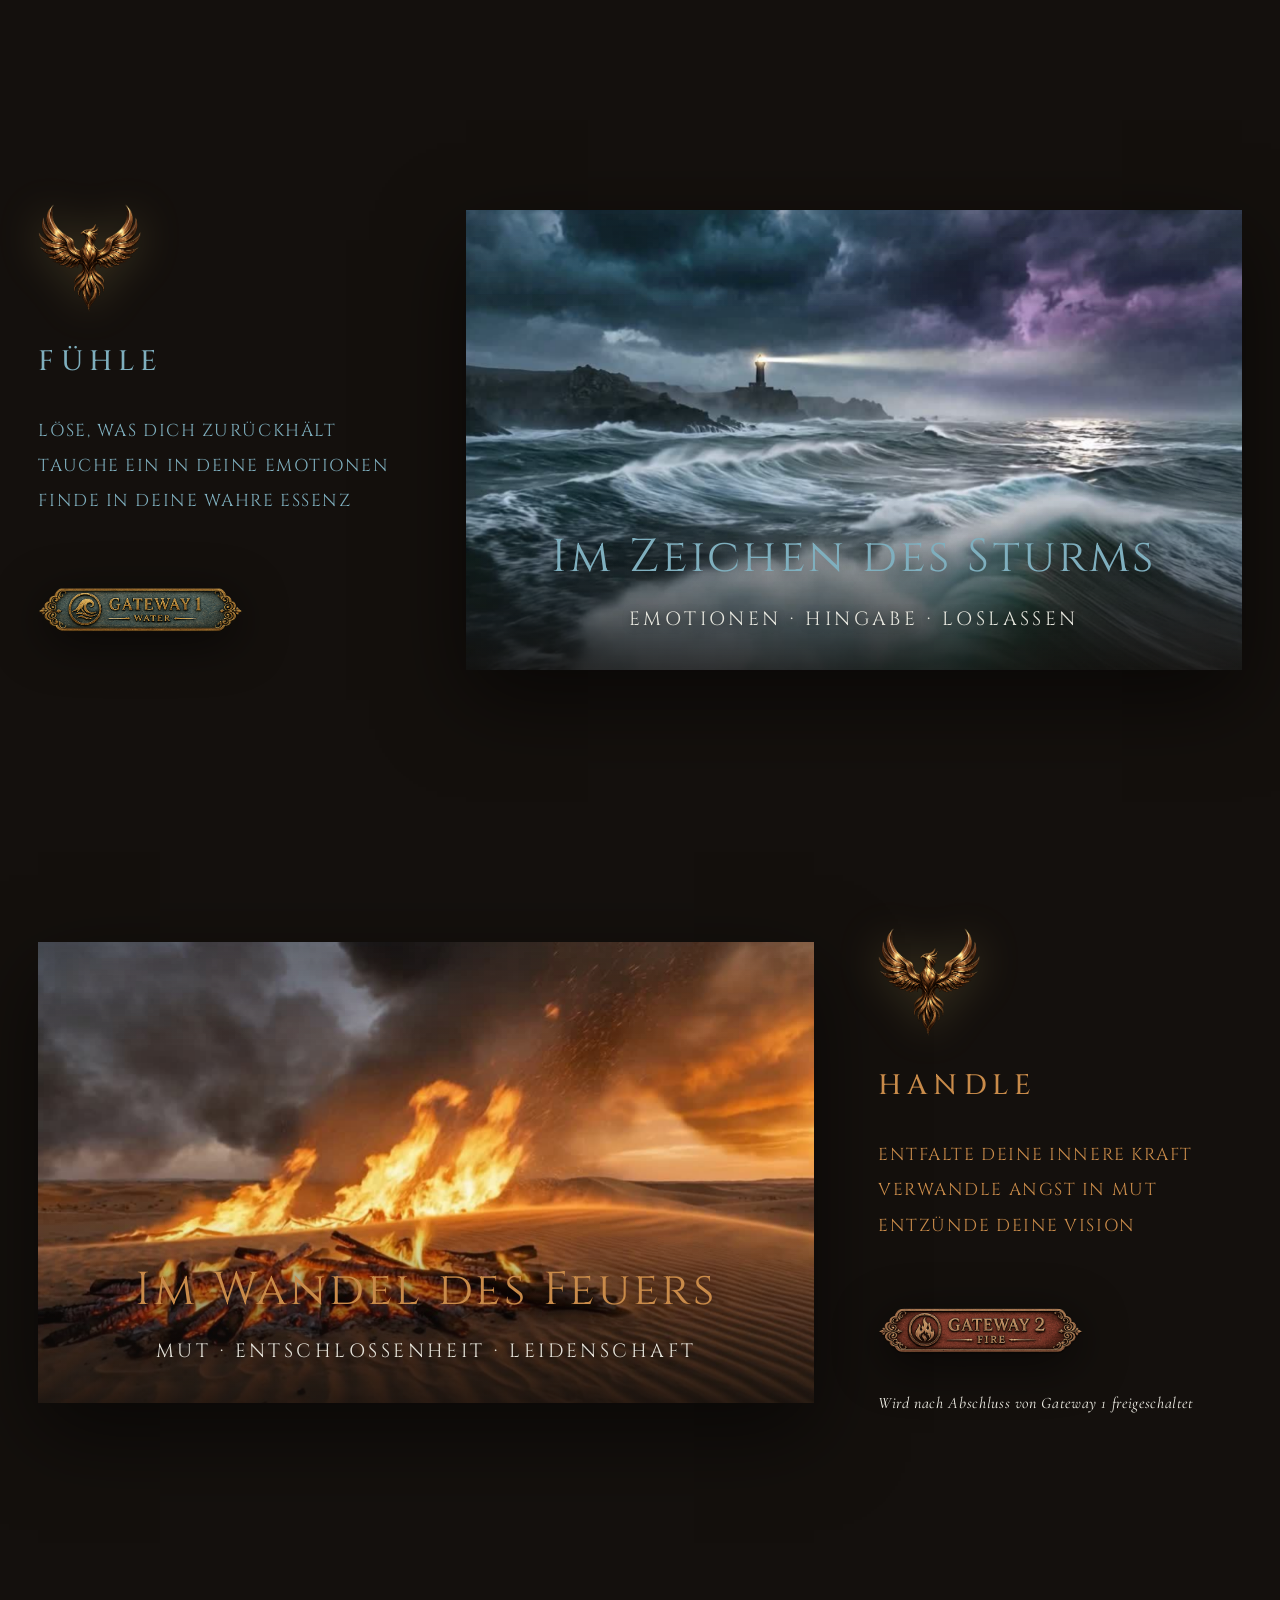
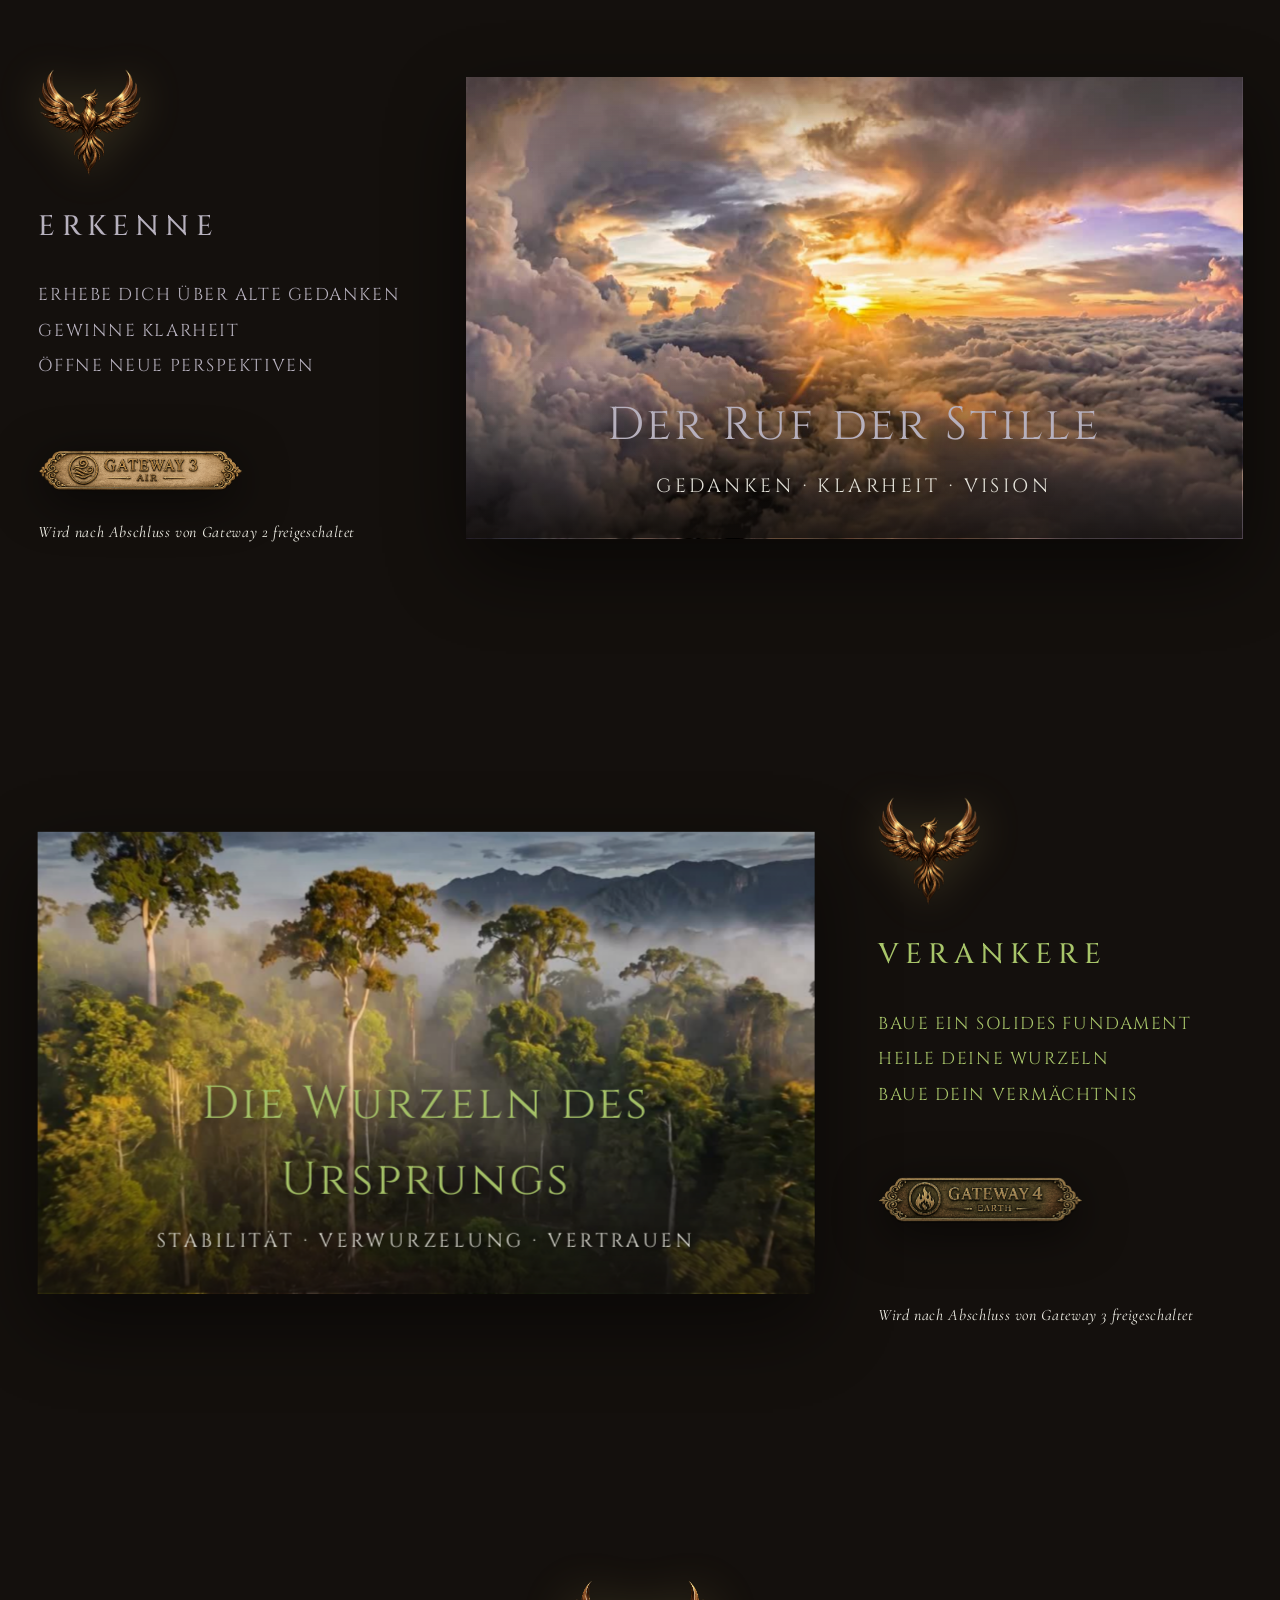
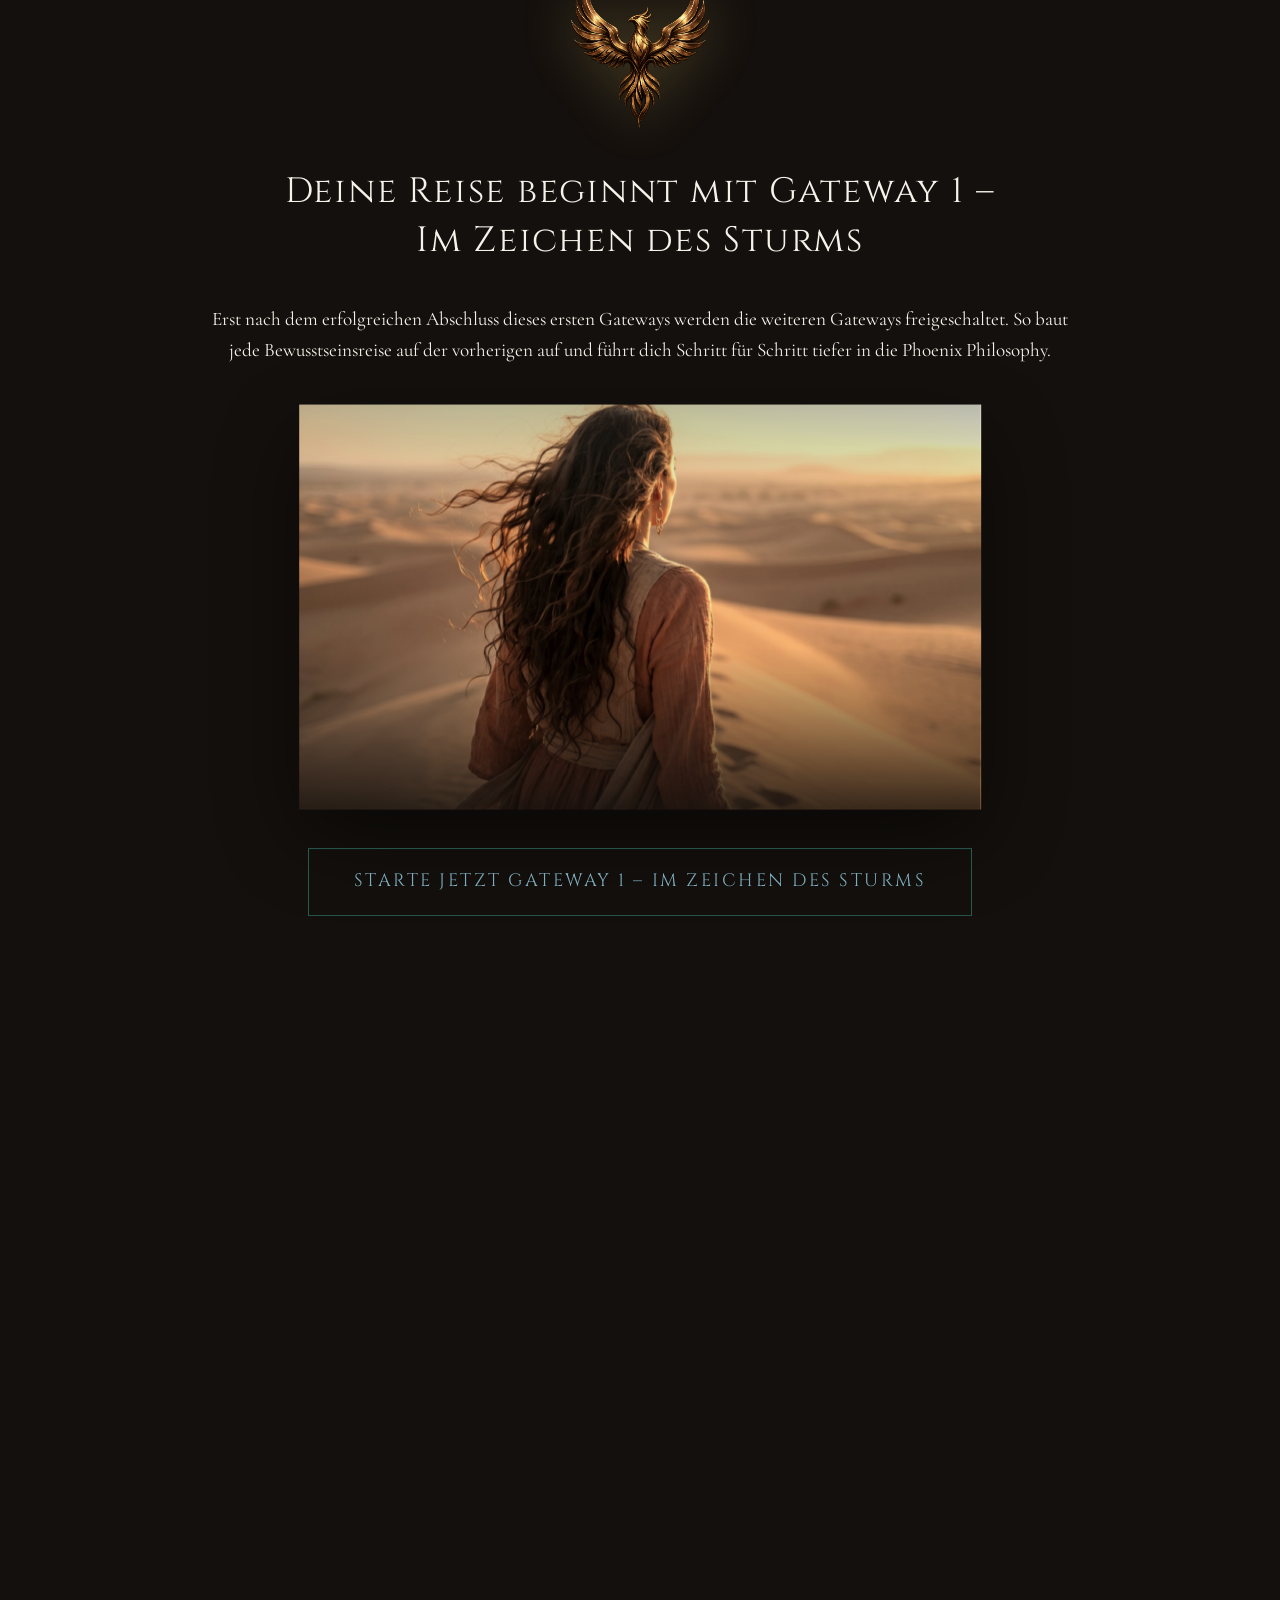
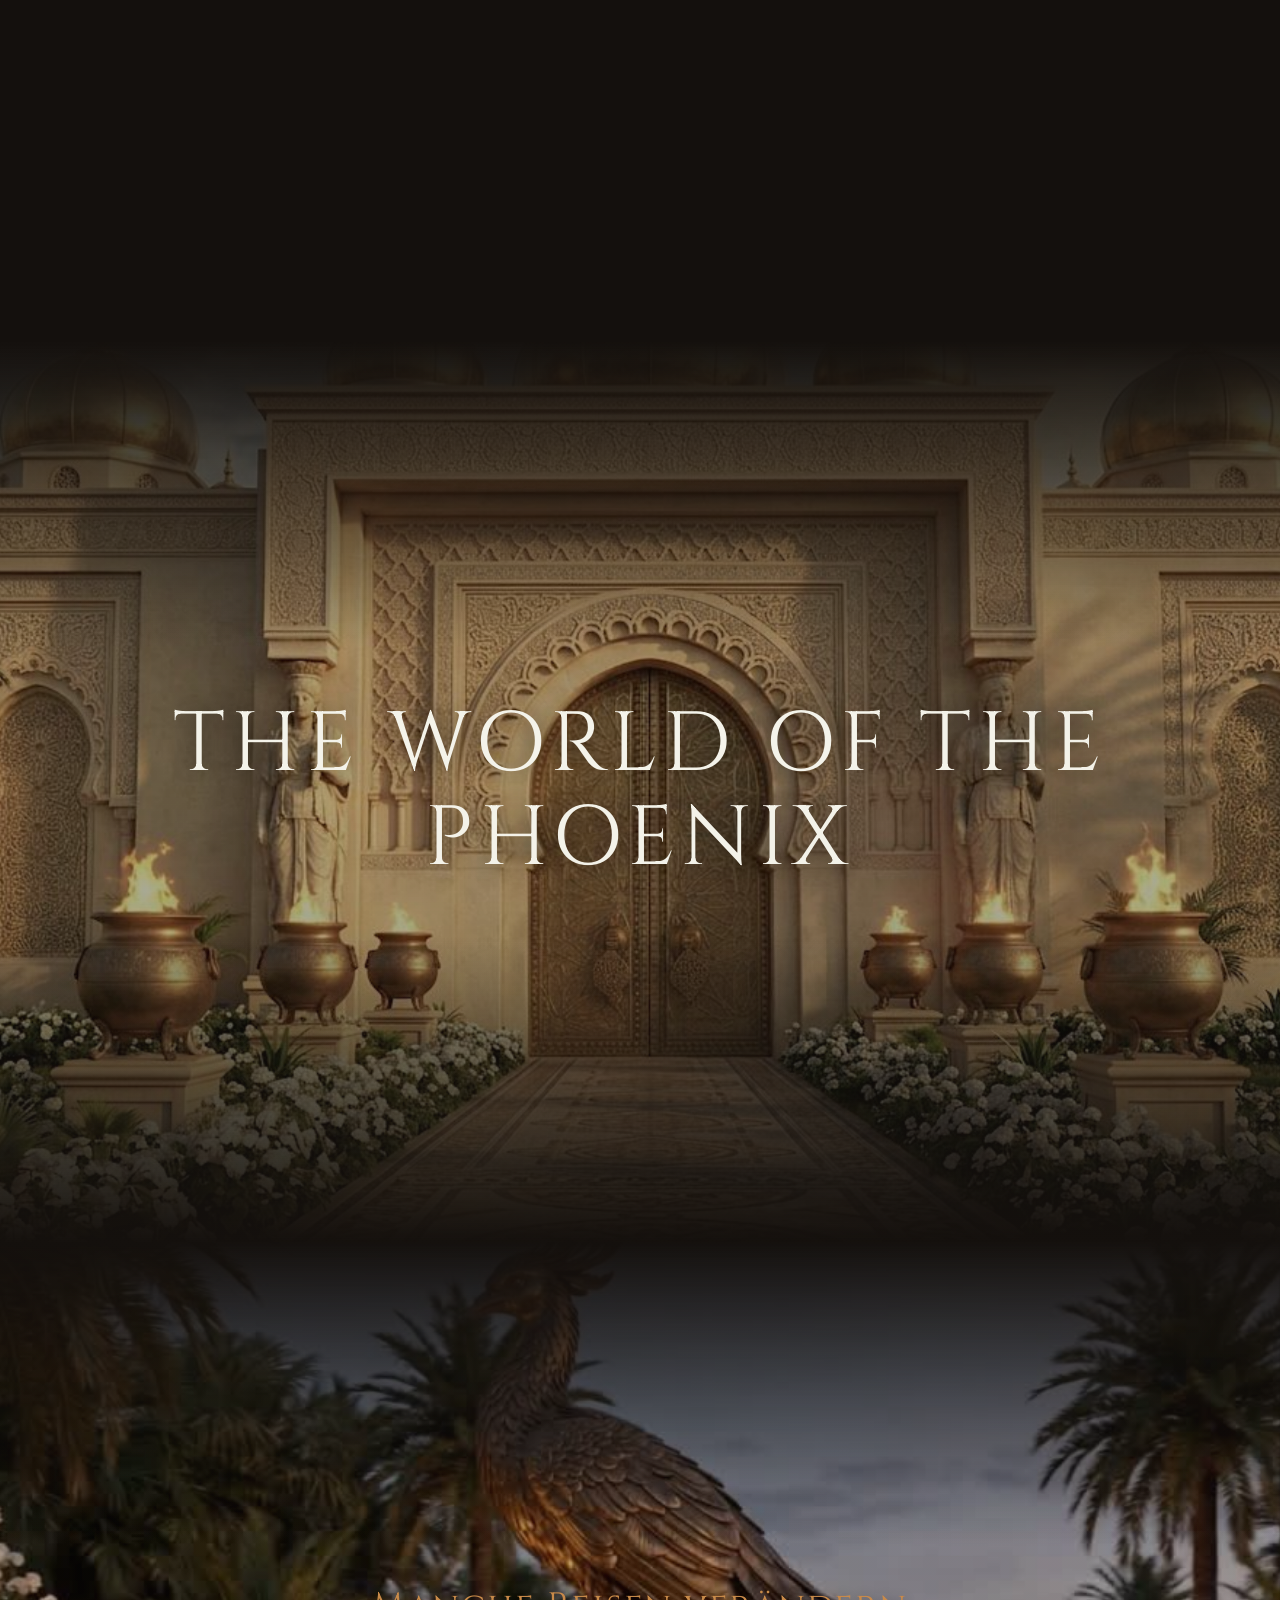
==== commit 74fca9b9: "Add hero video, word-by-word text reveal, and Carmen's founder story - Replace the pixelated static " ====
--- a/index.html
+++ b/index.html
@@ -43,7 +43,9 @@
   <!-- ============ SZENE 1 · HERO ============ -->
   <section class="scene scene--hero" id="hero">
     <div class="scene__bg">
-      <div class="scene__img kenburns" data-speed="0.85" style="background-image:url('assets/img/hero-desert.jpg')"></div>
+      <video class="scene__img scene__video kenburns" data-speed="0.85" poster="assets/img/hero-poster.jpg" autoplay muted loop playsinline>
+        <source src="assets/video/hero.mp4" type="video/mp4">
+      </video>
       <div class="scene__veil"></div>
       <div class="scene__fade scene__fade--bottom"></div>
     </div>
@@ -144,6 +146,21 @@
       und dein Leben und dein Business mit ihnen in Einklang kommen.</p>
       <p class="statement statement--copper reveal">Der Founder Circle ist genau dieser Raum.</p>
     </div>
+  </section>
+
+  <!-- ============ SZENE 4b · CARMENS GESCHICHTE ============ -->
+  <section class="scene scene--dark scene--cta" id="carmens-geschichte">
+    <img src="assets/img/phoenix-gold.png" alt="" class="phoenix phoenix--center reveal">
+    <p class="eyebrow reveal">Die Gründerin</p>
+    <h2 class="subline subline--copper reveal">Carmens Geschichte</h2>
+    <p class="body body--center reveal">Carmen lebt seit zehn Jahren in Stuttgart. Doch der Weg, der sie dorthin
+    geführt hat, begann lange vorher&nbsp;– in einem Elternhaus, in dem sie sich nie ganz gesehen fühlte.</p>
+    <p class="statement statement--copper reveal"><em>Ich habe nicht nach einer neuen Strategie gesucht.<br>
+    Ich habe nach einem Weg gesucht, wieder zu mir selbst zu finden.</em></p>
+    <p class="body body--center reveal">Acht Jahre lang gab sie ihre gesamte Energie der Pflege ihres erkrankten
+    Sohnes&nbsp;– Jahre, in denen das eigene Leben, die eigene Vision, das eigene Business in den Hintergrund traten.</p>
+    <p class="statement reveal">Coaching kam nicht aus einer Geschäftsidee.<br>Es war der Weg, sich selbst wieder aufzurichten.</p>
+    <p class="statement statement--copper reveal">Der Founder Circle ist keine Theorie&nbsp;–<br>er ist diese Reise, gelebt und weitergegeben.</p>
   </section>
 
   <!-- ============ SZENE 5 · FOUNDER CIRCLE ============ -->
--- a/css/style.css
+++ b/css/style.css
@@ -166,6 +166,10 @@
   position: absolute; inset: -12% 0;
   background-size: cover; background-position: center;
   will-change: transform;
+}
+.scene__video {
+  width: 100%; height: 100%;
+  object-fit: cover; object-position: center;
 }
 .scene__veil {
   position: absolute; inset: 0;
@@ -614,6 +618,9 @@
 .reveal, .reveal-img { opacity: 0; }
 .no-js .reveal, .no-js .reveal-img,
 .reduced-motion .reveal, .reduced-motion .reveal-img { opacity: 1; }
+
+/* Wort-für-Wort-Reveal: einzelne Wort-Spans, vom JS zur Laufzeit erzeugt */
+.word { display: inline-block; }
 
 /* ---------- Responsive ---------- */
 @media (max-width: 900px) {
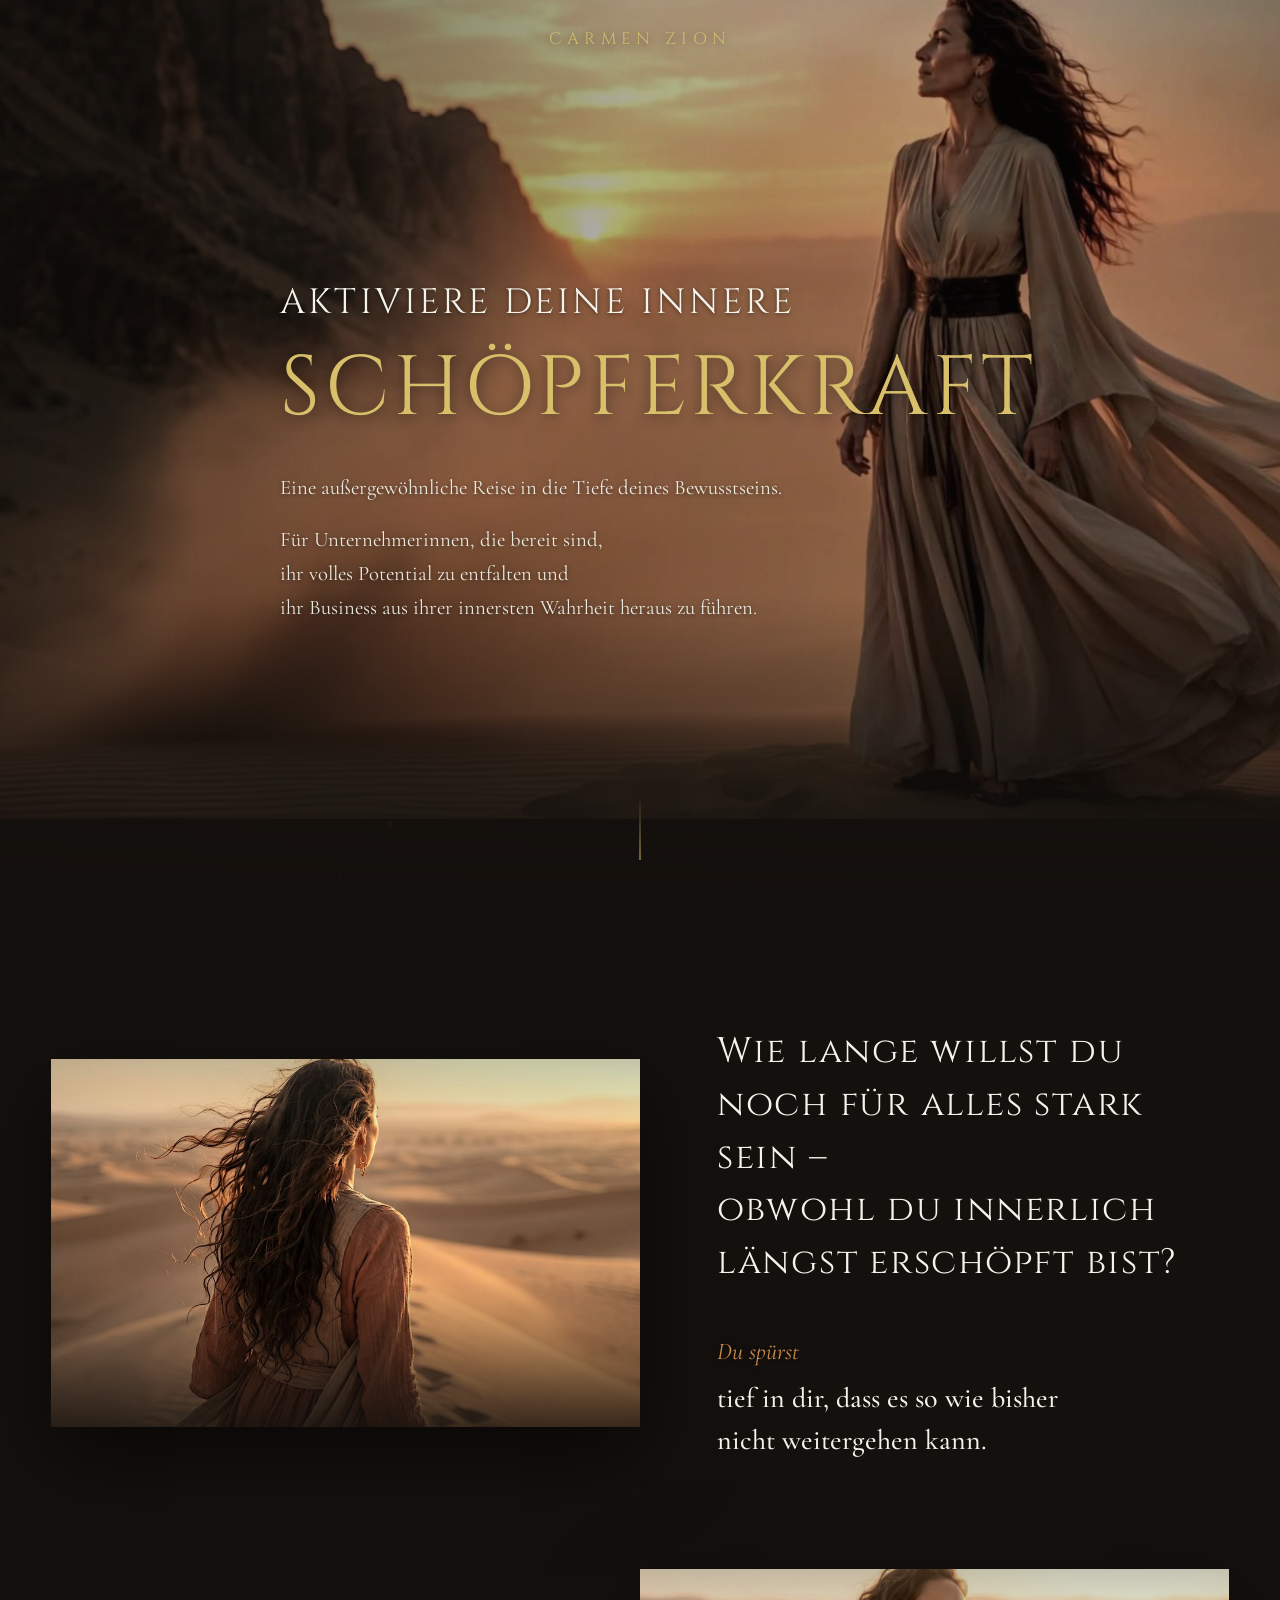
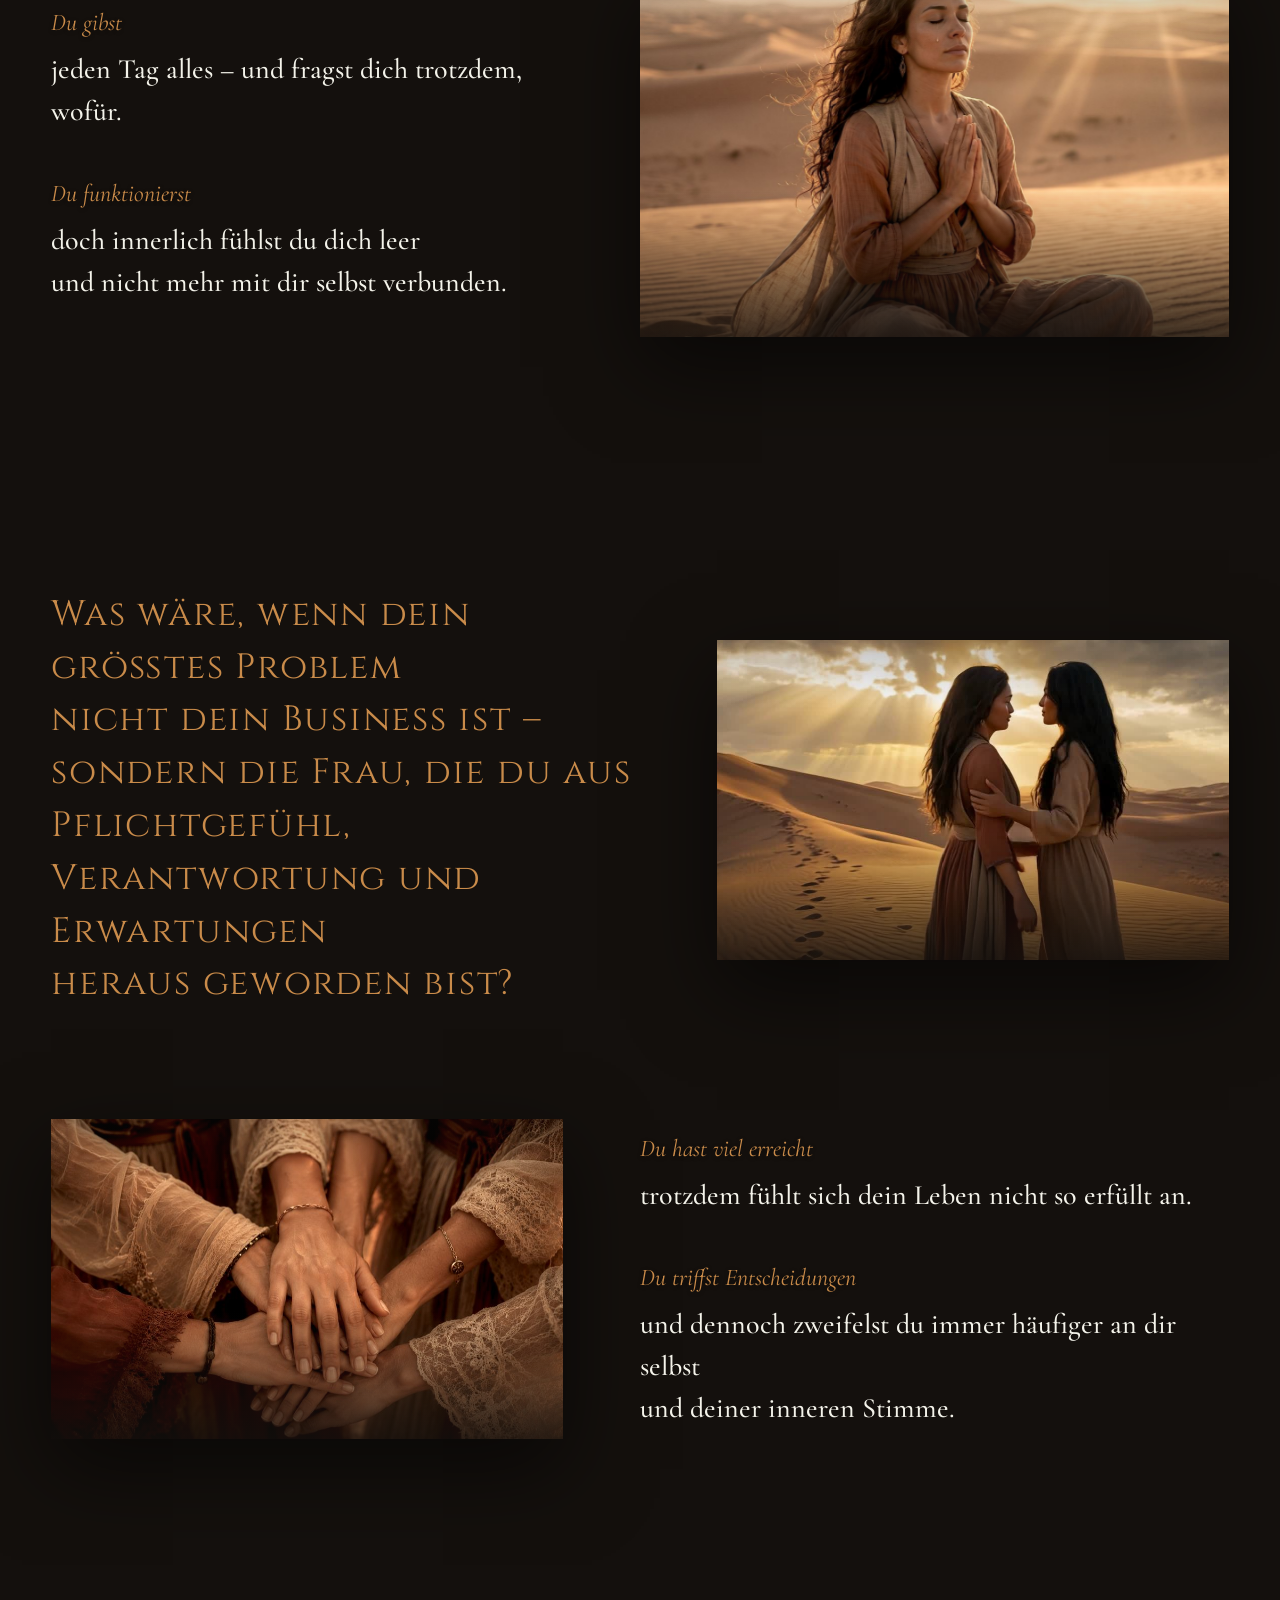
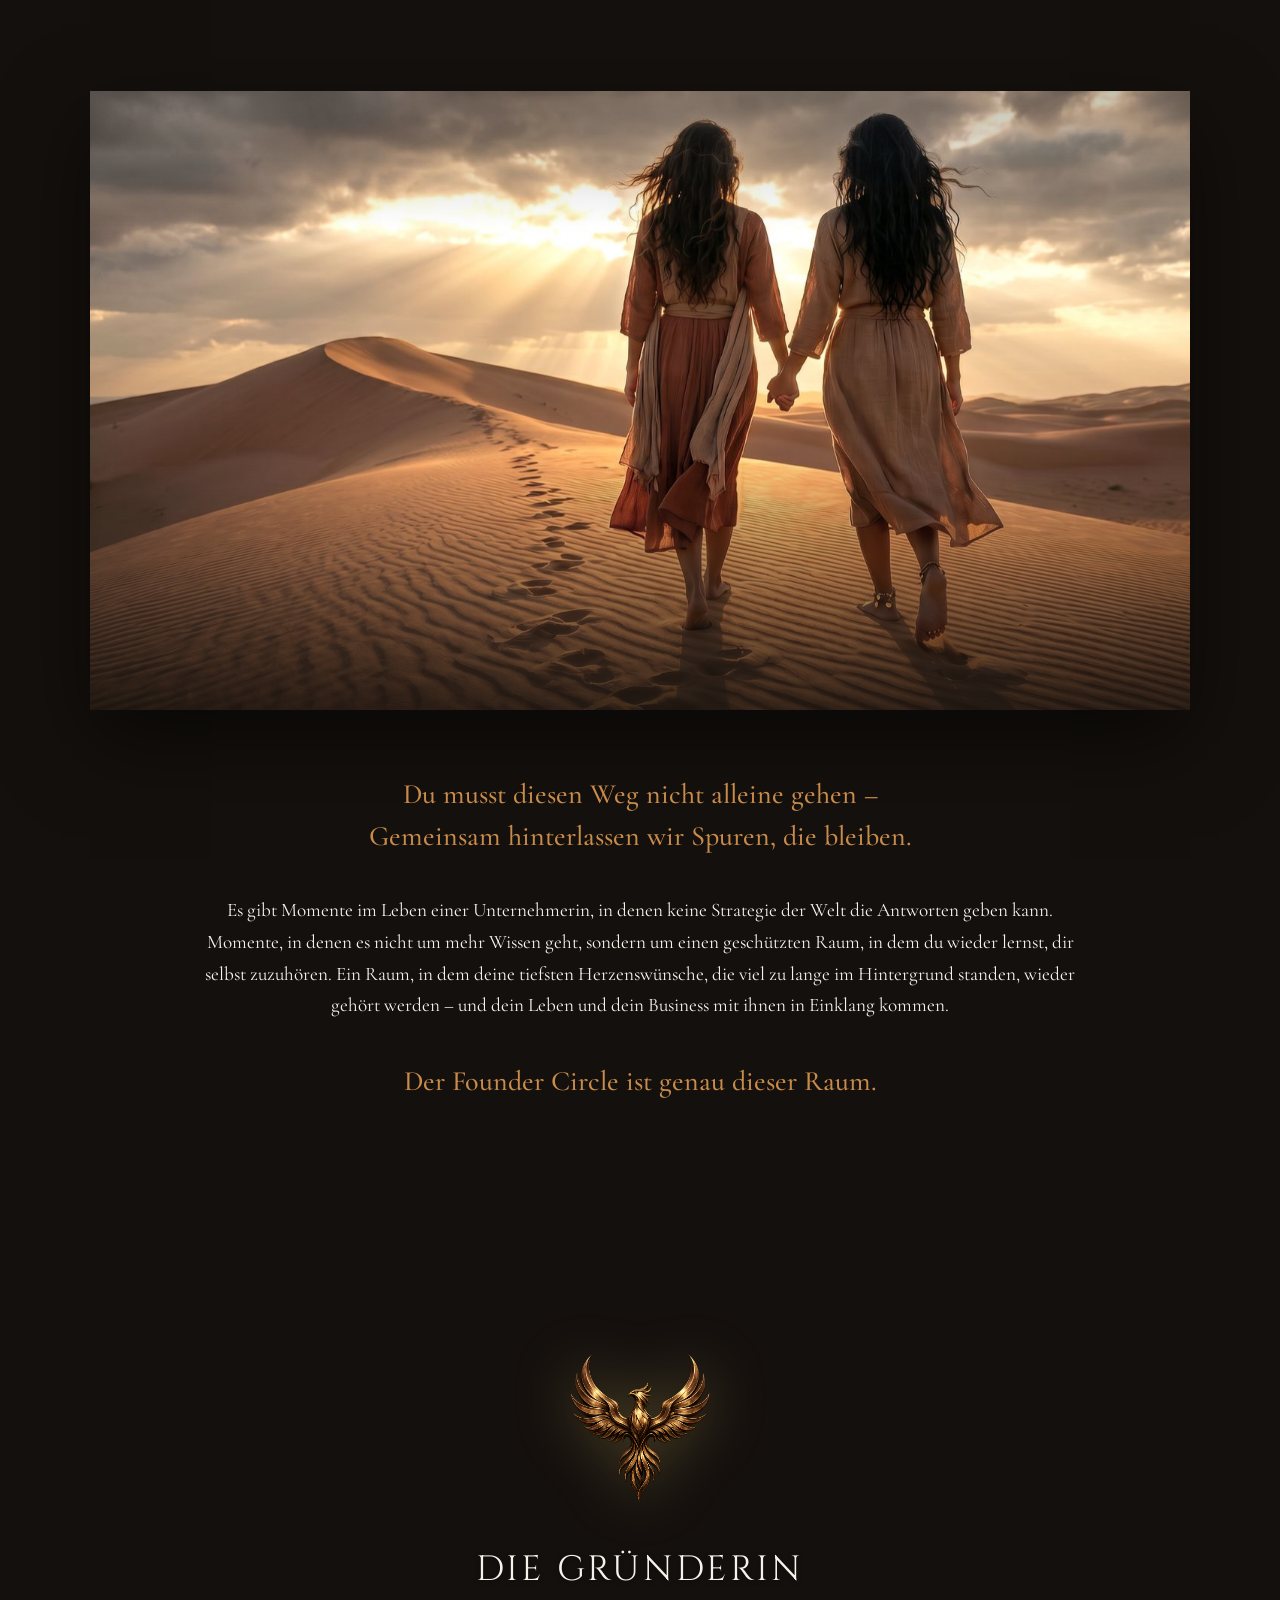
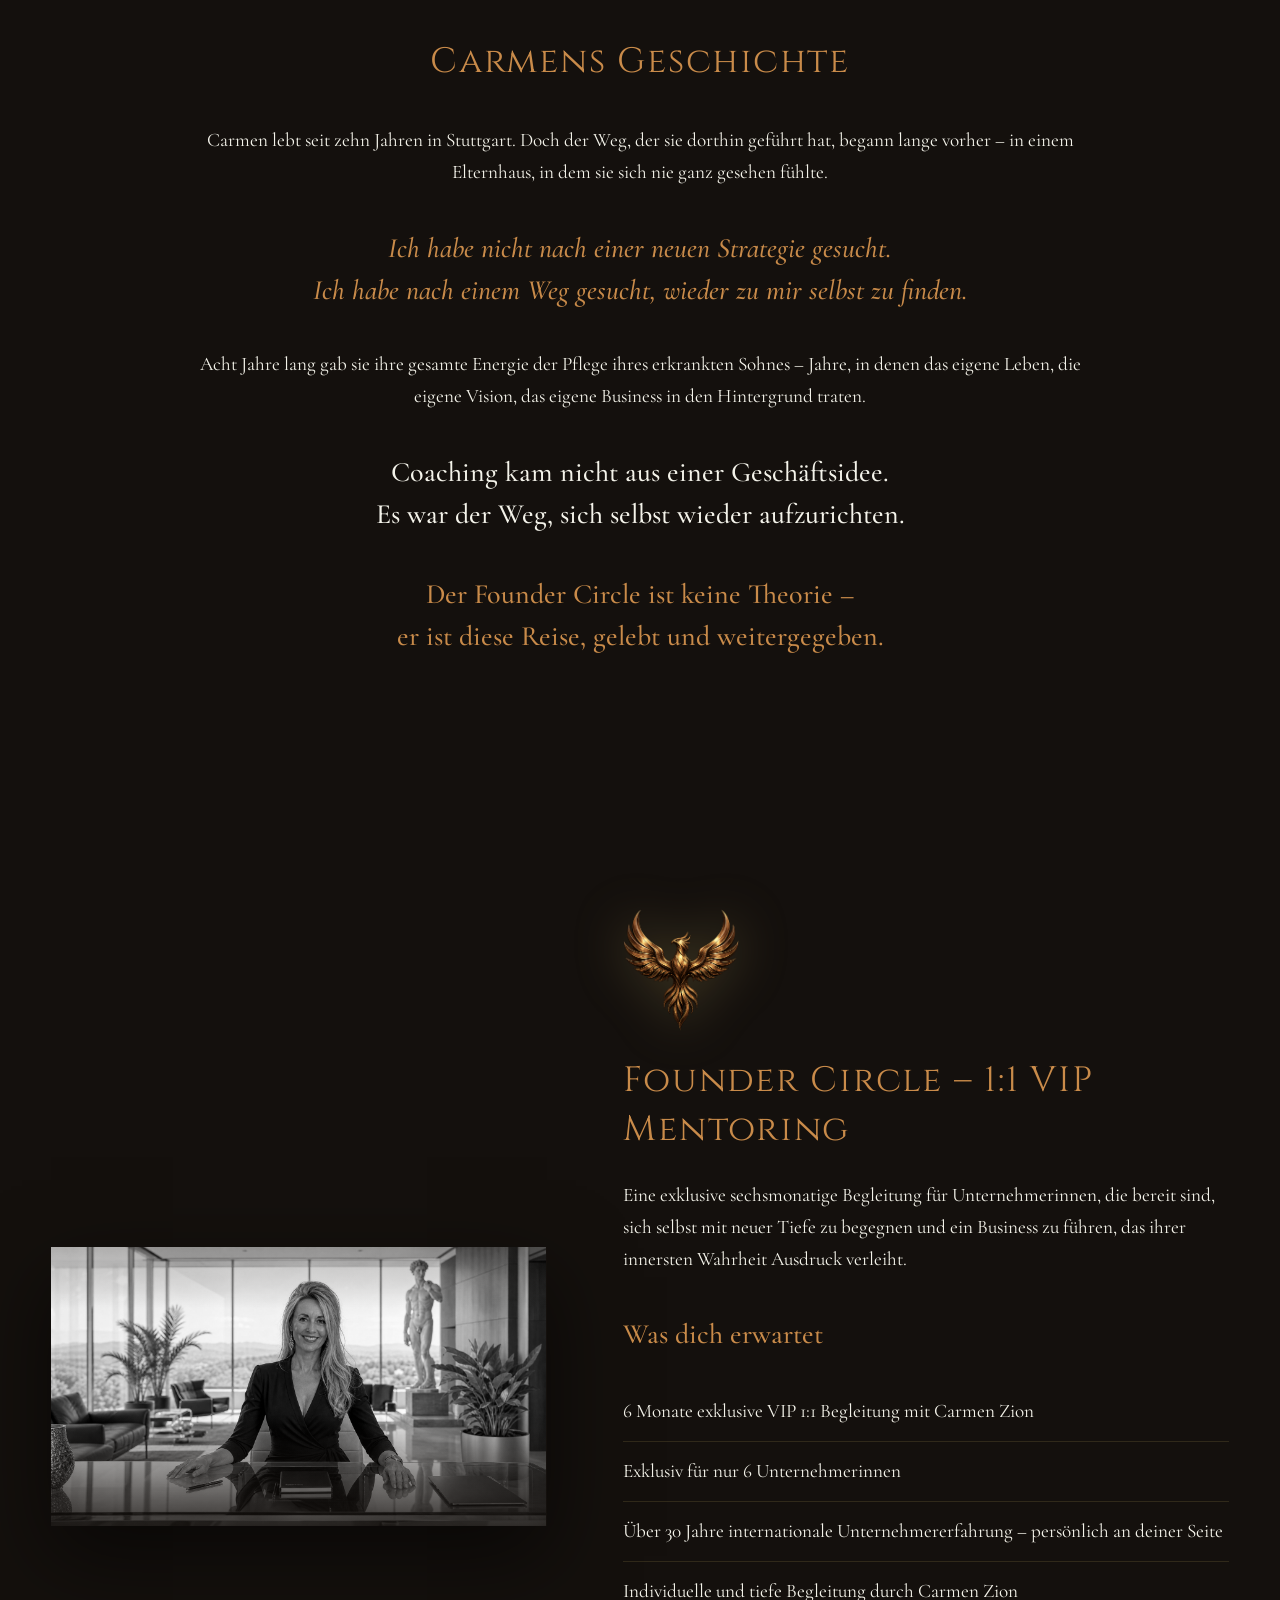
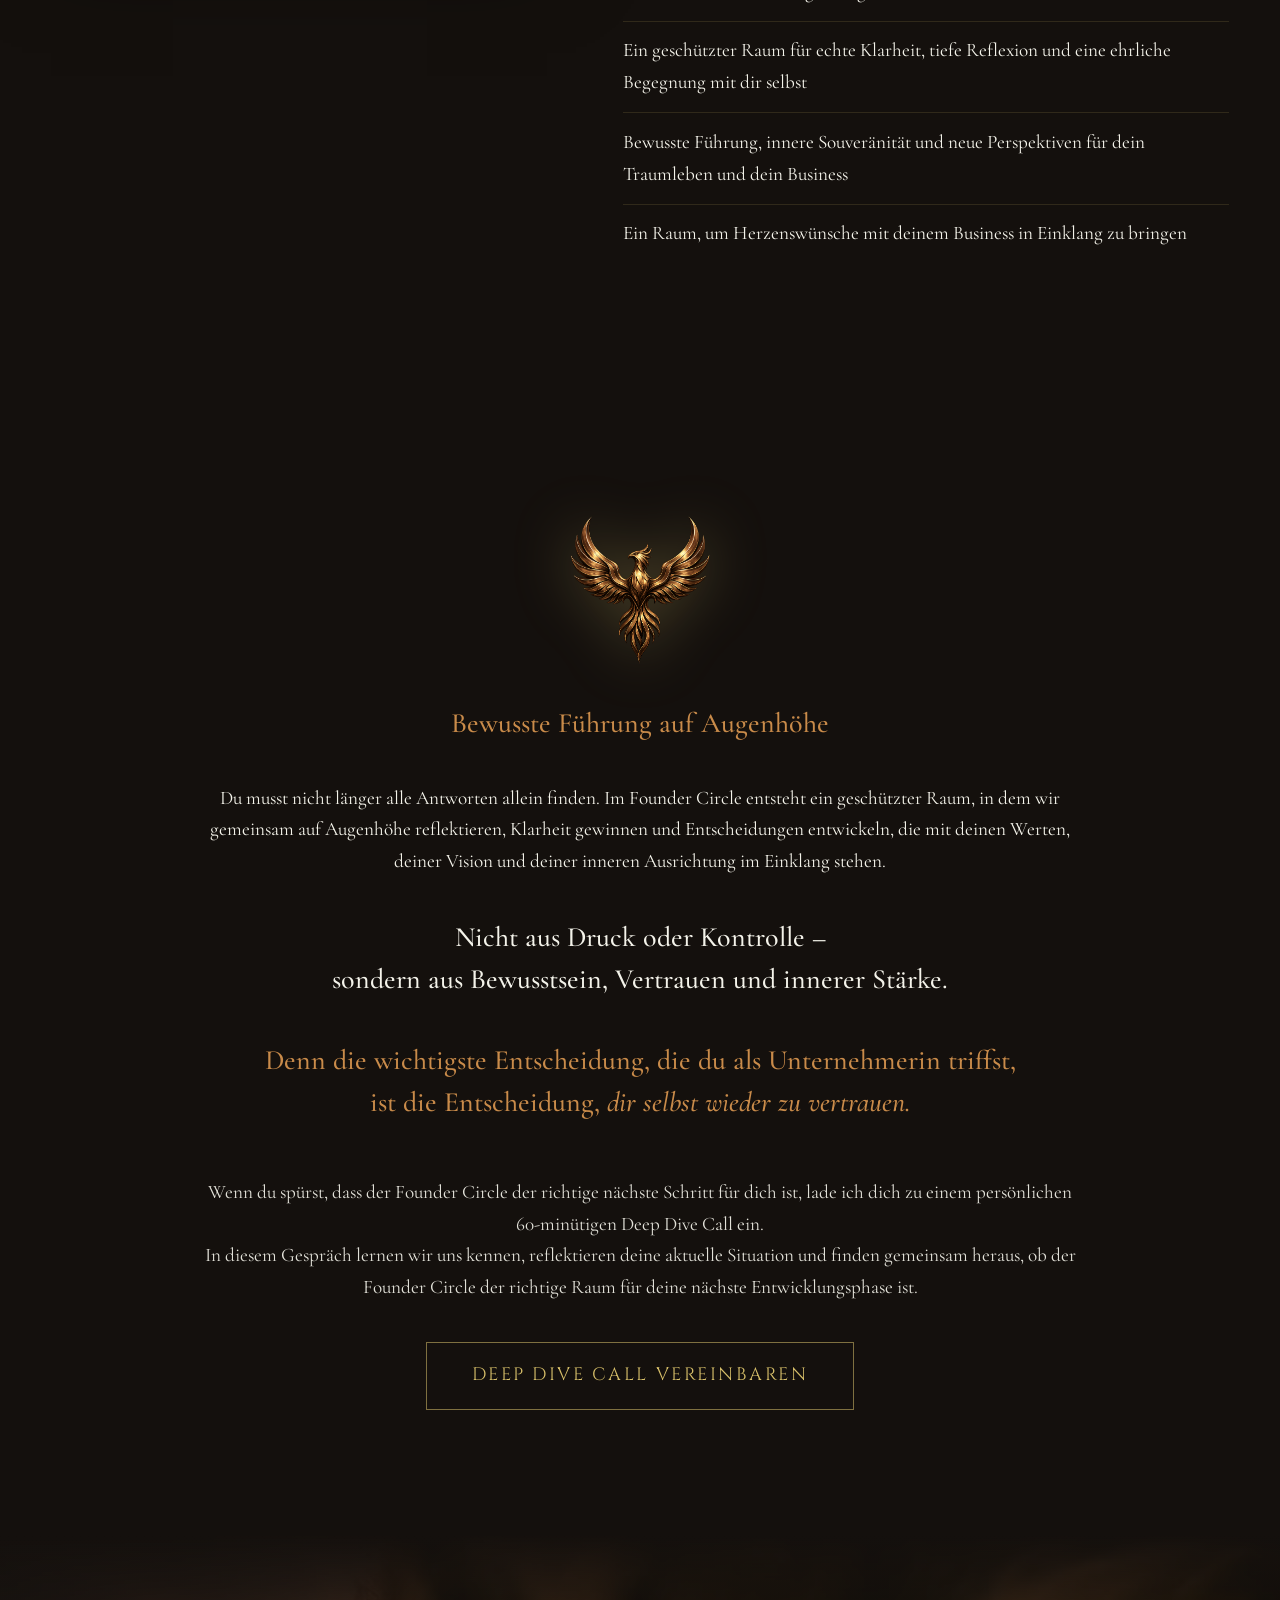
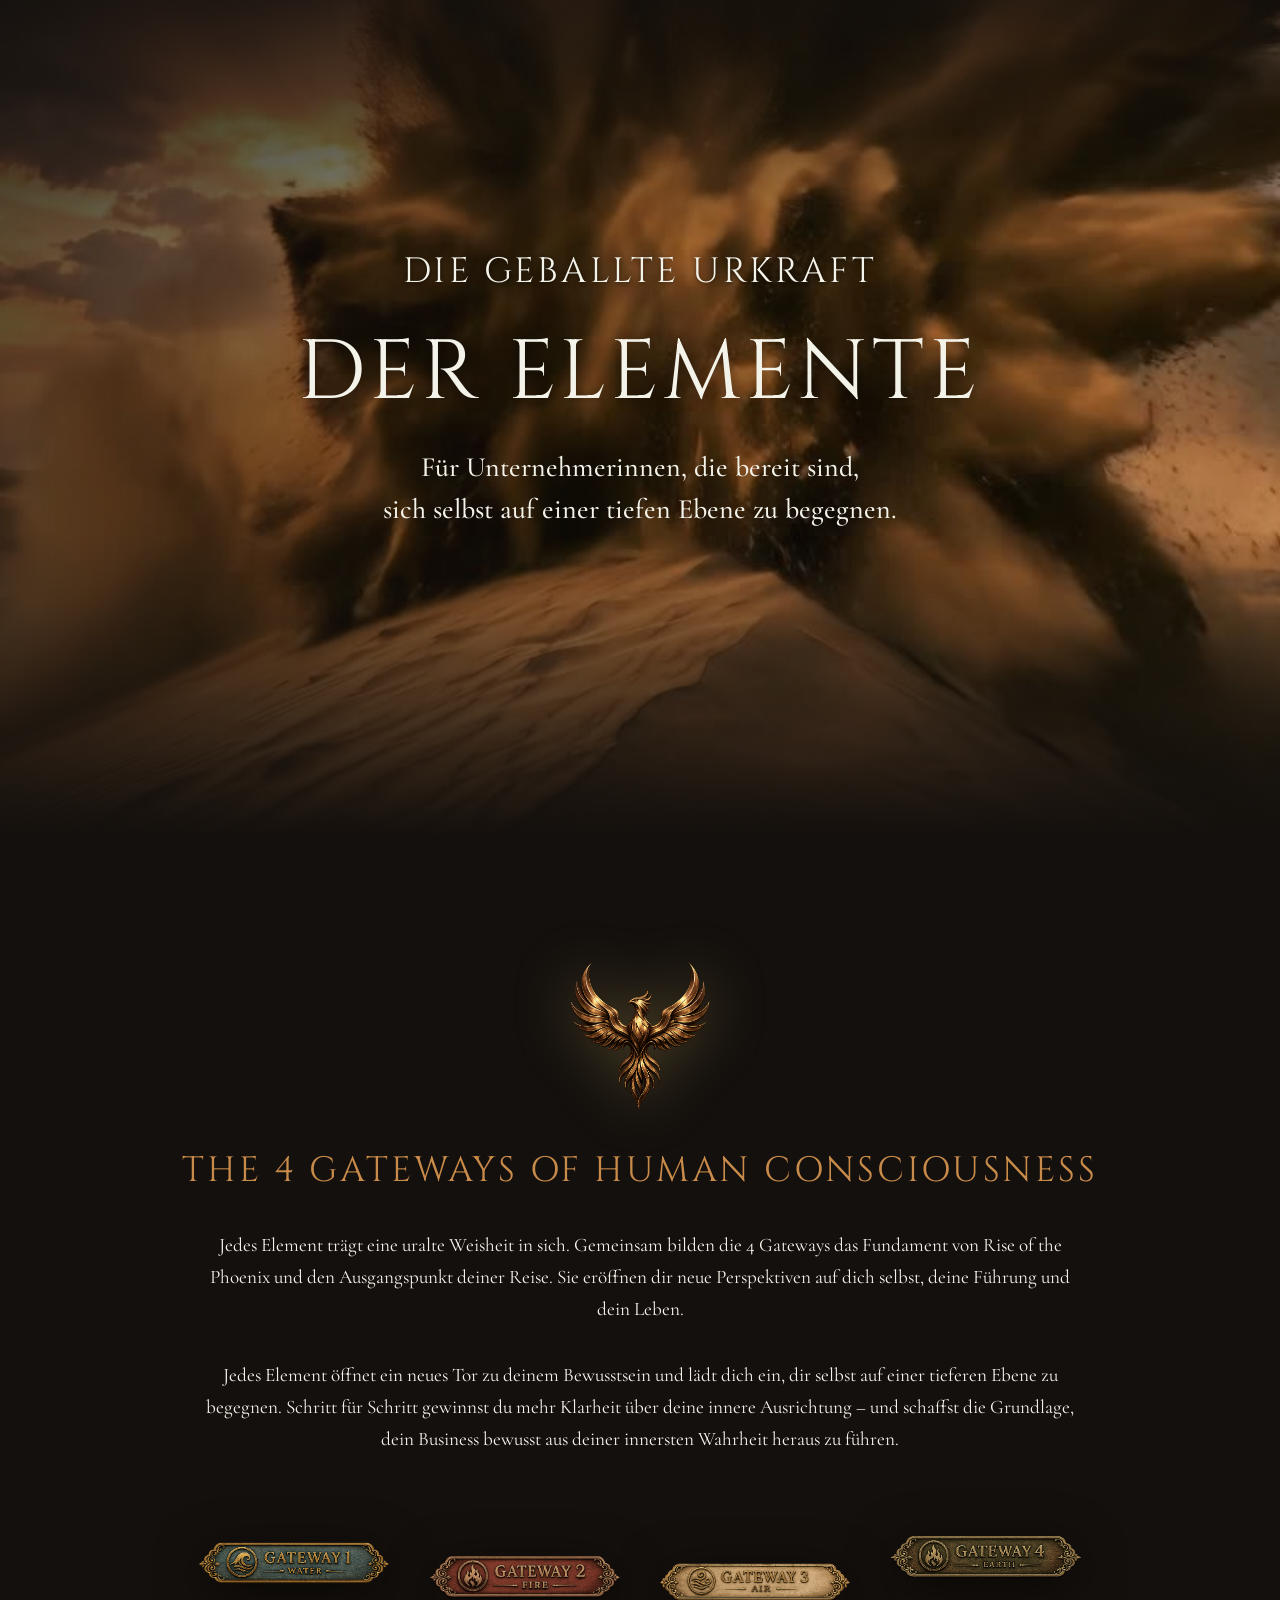
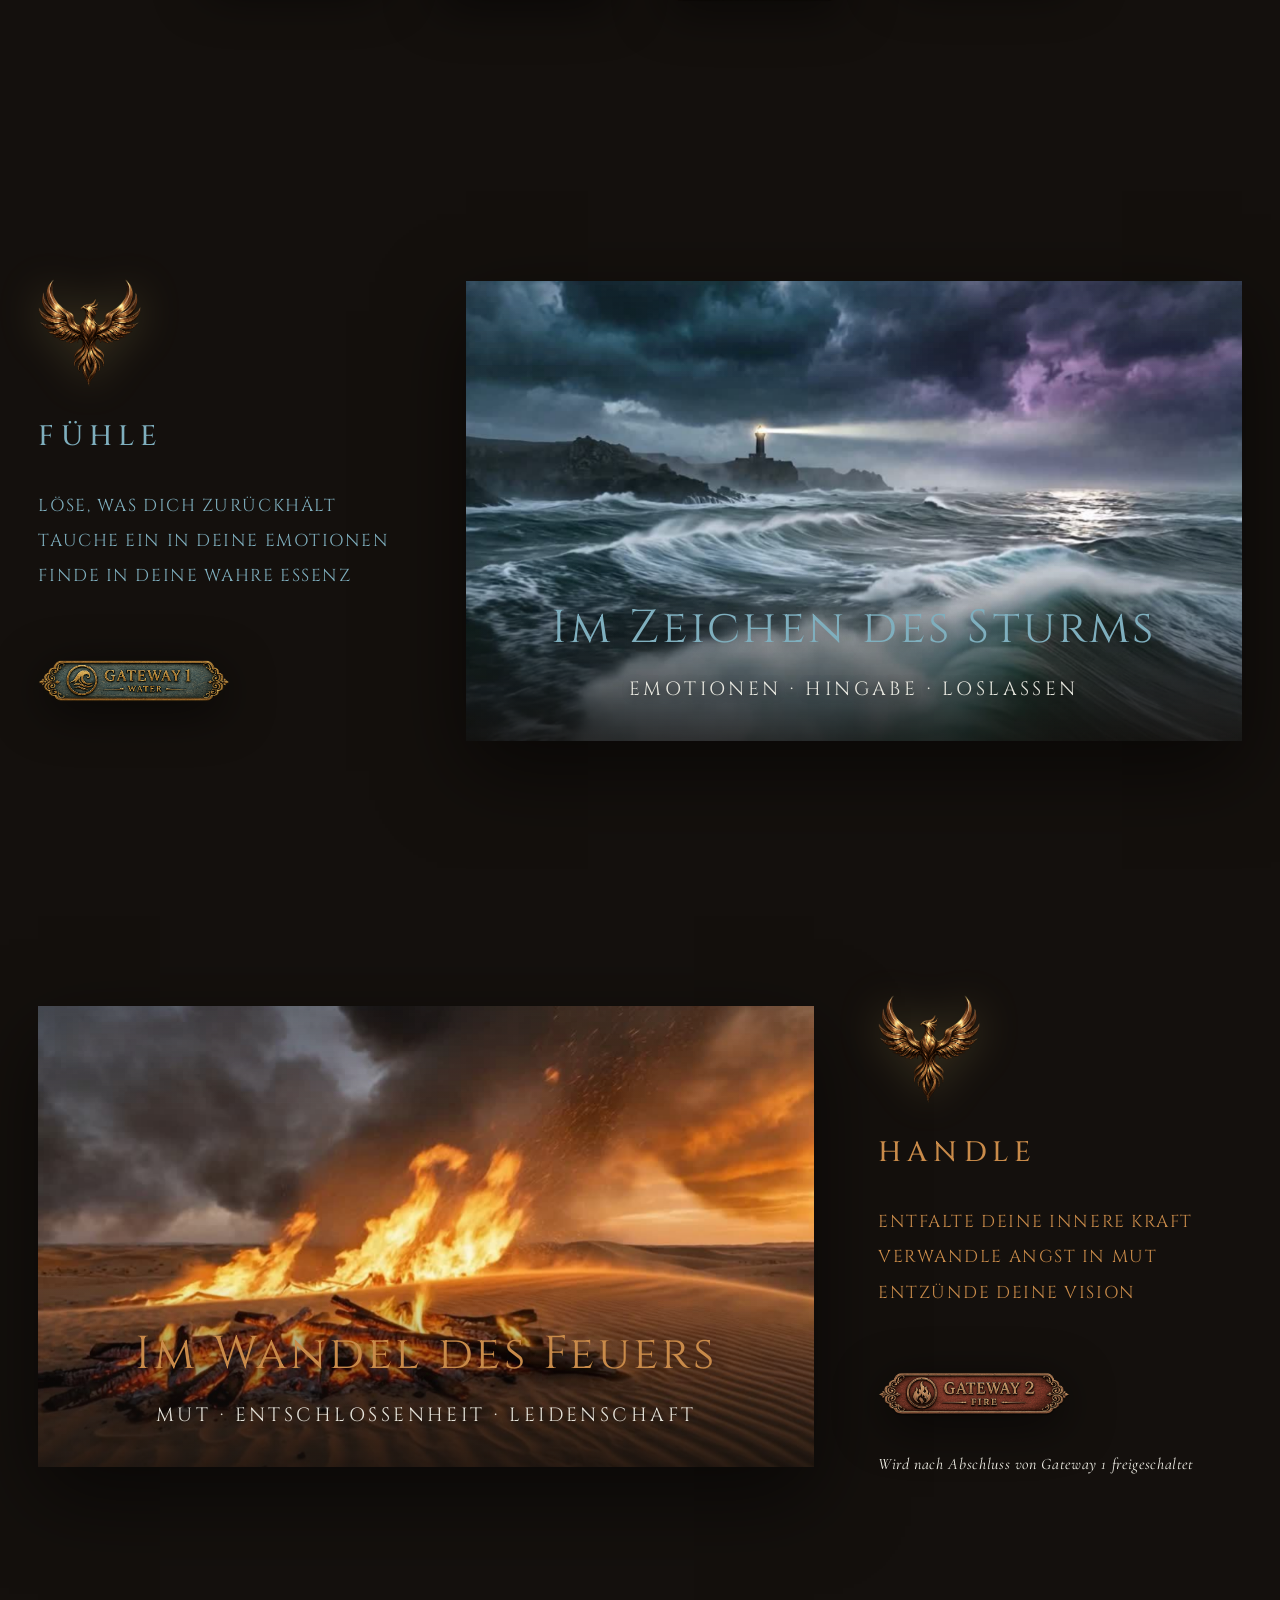
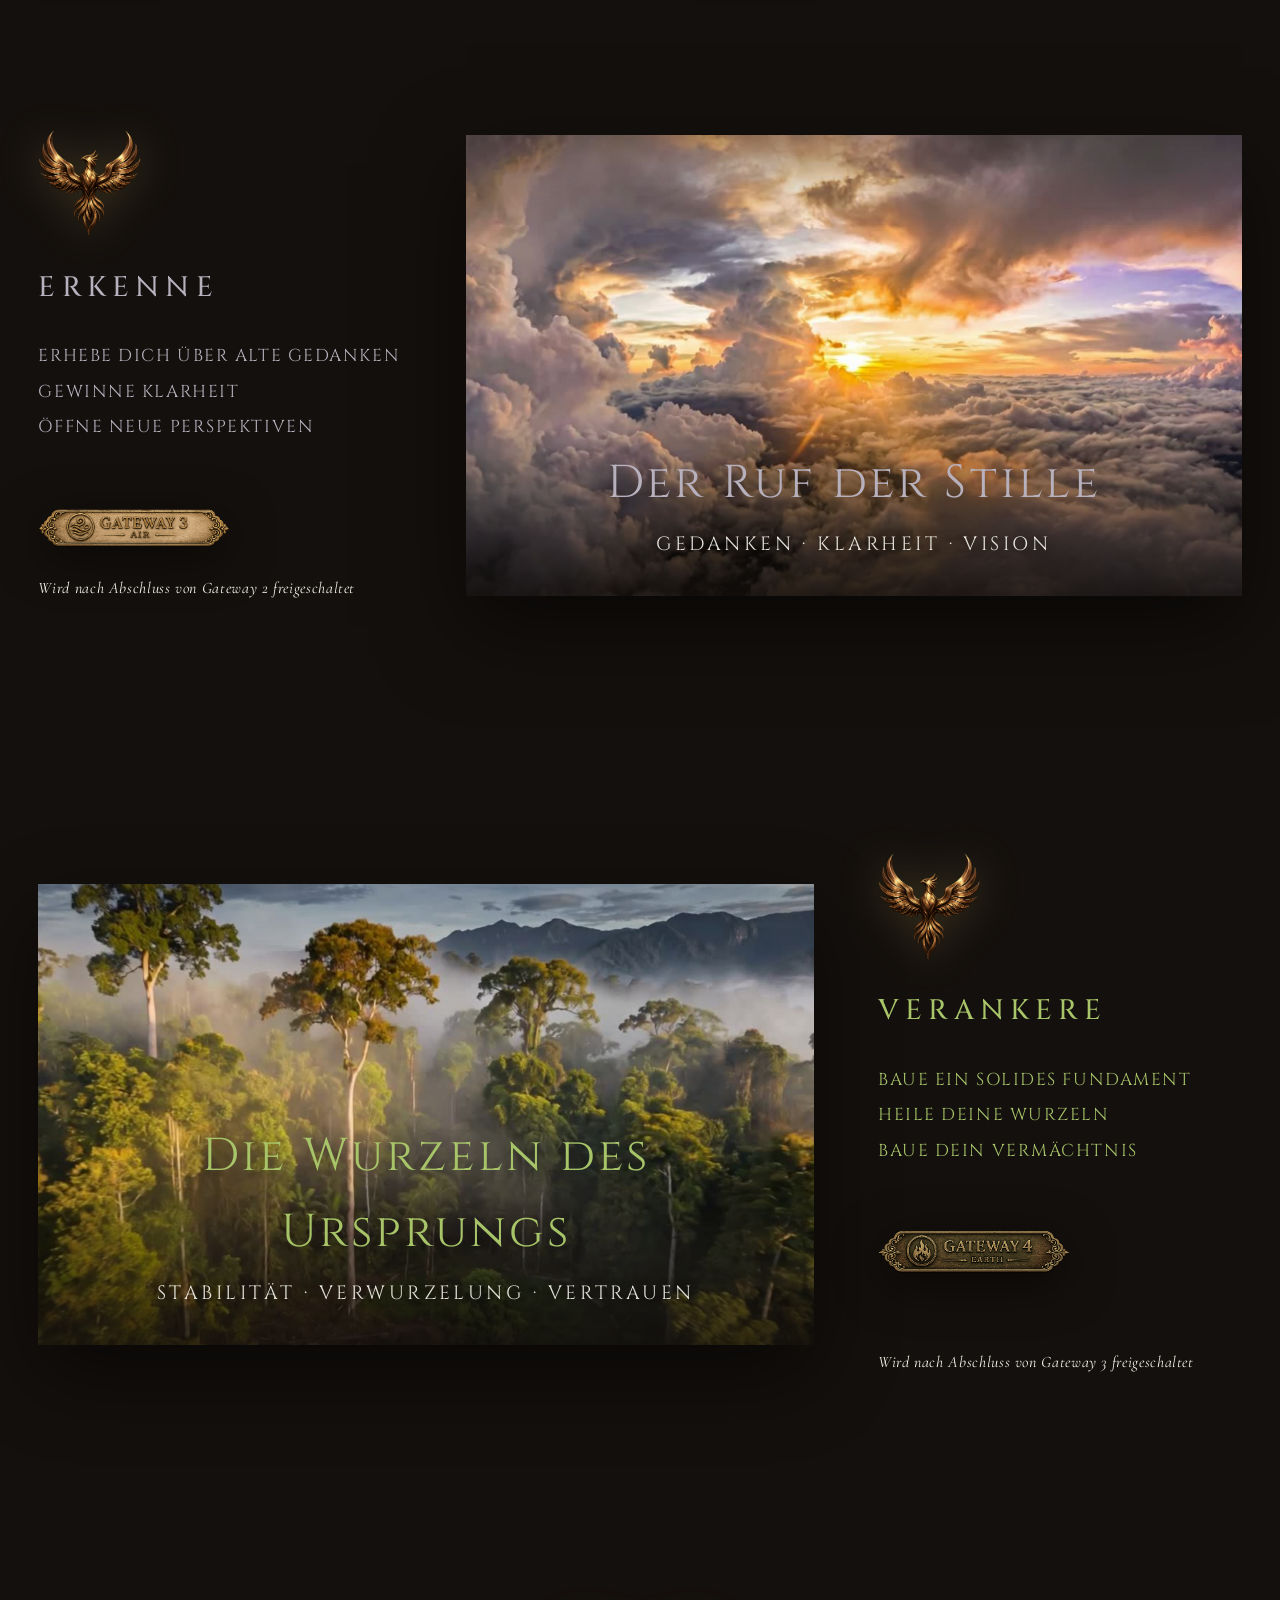
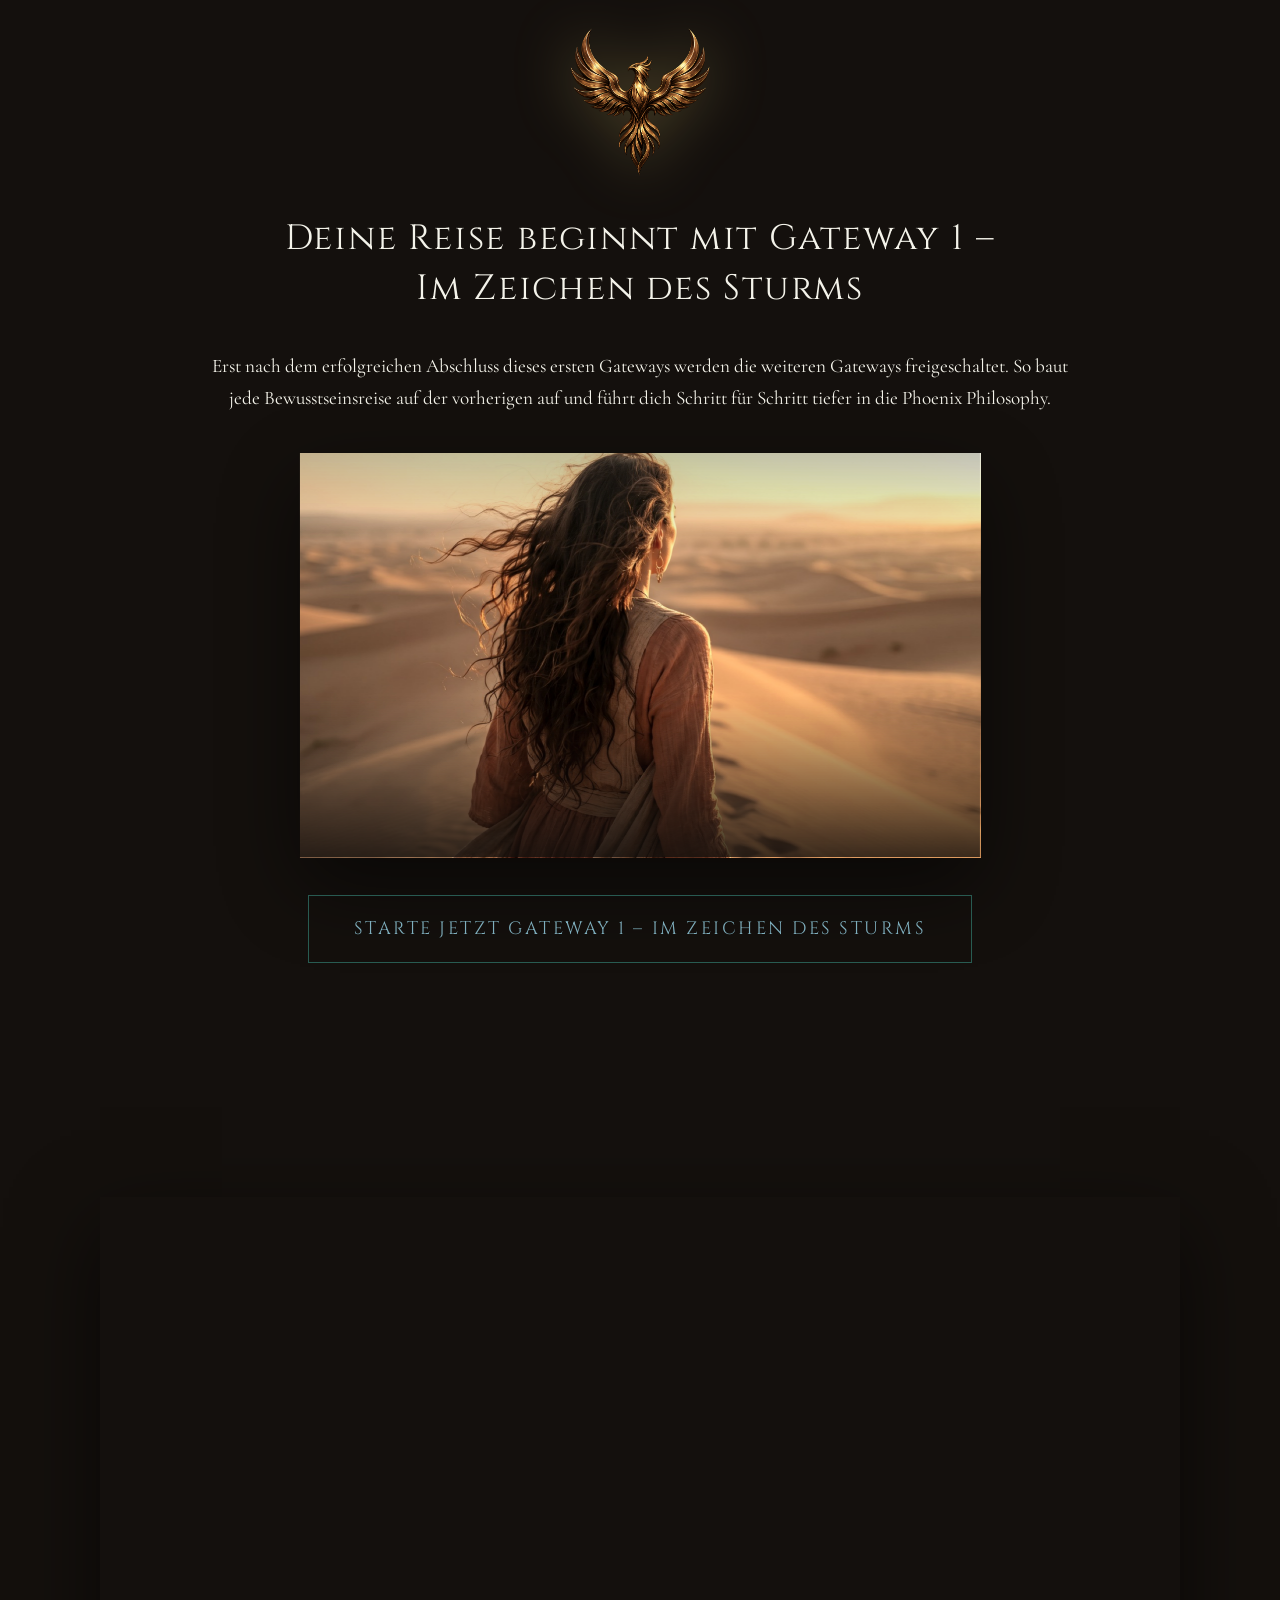
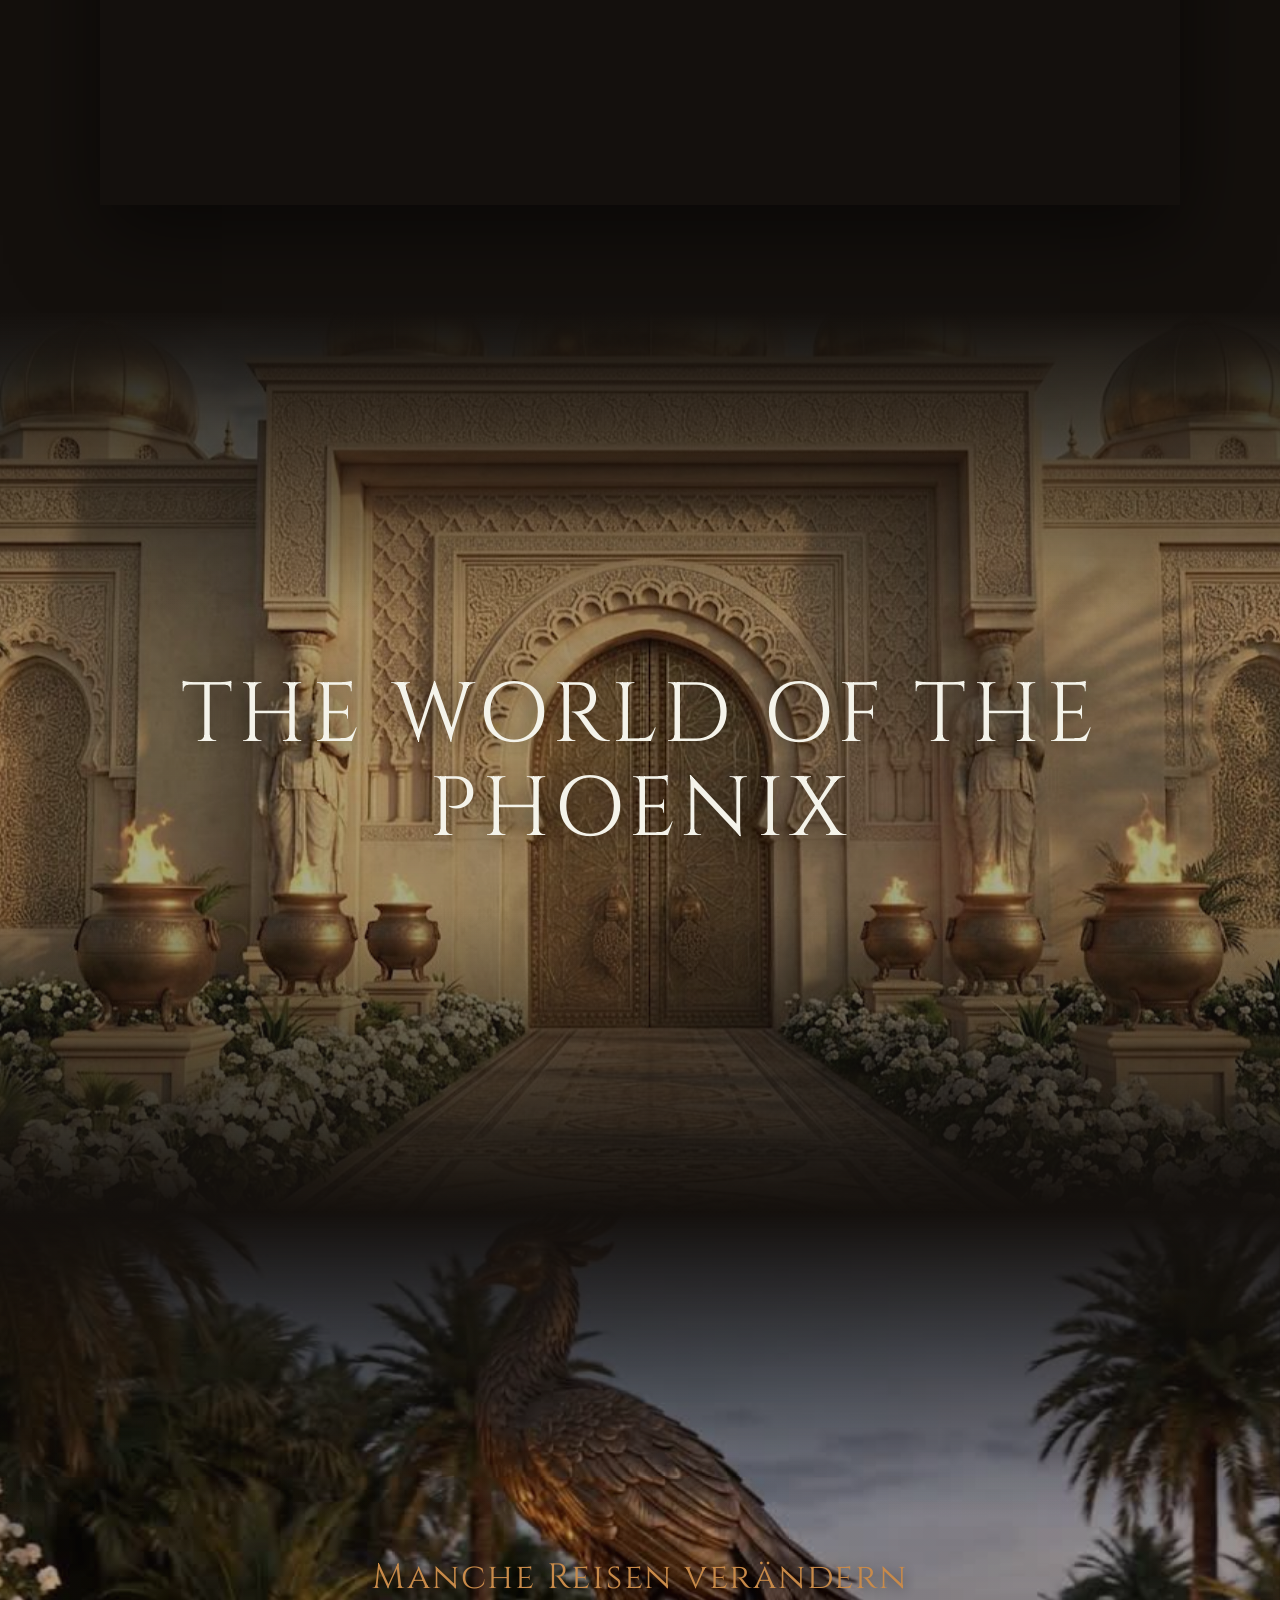
==== commit e253f564: "Richer intro burst, plaque-image gateway buttons, uncropped sand video - Intro: burst now fires ~1.8" ====
--- a/index.html
+++ b/index.html
@@ -237,10 +237,18 @@
     deine innere Ausrichtung&nbsp;– und schaffst die Grundlage, dein Business bewusst aus deiner
     innersten Wahrheit heraus zu führen.</p>
     <div class="gateway-select reveal">
-      <button type="button" class="gateway-btn gateway-btn--water" data-gateway-btn>Gateway 1 · Water</button>
-      <button type="button" class="gateway-btn gateway-btn--fire" data-gateway-btn>Gateway 2 · Fire</button>
-      <button type="button" class="gateway-btn gateway-btn--air" data-gateway-btn>Gateway 3 · Air</button>
-      <button type="button" class="gateway-btn gateway-btn--earth" data-gateway-btn>Gateway 4 · Earth</button>
+      <button type="button" class="plaque-btn" data-gateway-btn>
+        <img src="assets/img/gateway1-water.png" alt="Gateway 1 – Water">
+      </button>
+      <button type="button" class="plaque-btn" data-gateway-btn>
+        <img src="assets/img/gateway2-fire.png" alt="Gateway 2 – Fire">
+      </button>
+      <button type="button" class="plaque-btn" data-gateway-btn>
+        <img src="assets/img/gateway3-air.png" alt="Gateway 3 – Air">
+      </button>
+      <button type="button" class="plaque-btn" data-gateway-btn>
+        <img src="assets/img/gateway4-earth.png" alt="Gateway 4 – Earth">
+      </button>
     </div>
   </section>
 
@@ -251,9 +259,11 @@
         <img src="assets/img/phoenix-gold.png" alt="" class="phoenix phoenix--gw reveal">
         <h3 class="gateway__verb reveal">Fühle</h3>
         <p class="gateway__lines reveal">Löse, was dich zurückhält<br>Tauche ein in deine Emotionen<br>Finde in deine wahre Essenz</p>
-        <img src="assets/img/gateway1-water.png" alt="Gateway 1 – Water" class="gateway__plaque reveal">
-      </div>
-      <figure class="gateway__media frame reveal-img" data-speed="1.05">
+        <button type="button" class="plaque-btn reveal" data-gateway-btn>
+          <img src="assets/img/gateway1-water.png" alt="Gateway 1 – Water" class="gateway__plaque">
+        </button>
+      </div>
+      <figure class="gateway__media frame reveal-img" data-speed="1.05" data-gateway-btn role="button" tabindex="0">
         <img src="assets/img/gw-storm.jpg" alt="">
         <div class="frame__fade"></div>
         <figcaption class="gateway__caption">
@@ -267,7 +277,7 @@
   <!-- ============ SZENE 10 · GATEWAY 2 FIRE ============ -->
   <section class="scene scene--dark gateway gateway--fire">
     <div class="gateway__grid gateway__grid--flip">
-      <figure class="gateway__media frame reveal-img" data-speed="1.05">
+      <figure class="gateway__media frame reveal-img" data-speed="1.05" data-gateway-btn role="button" tabindex="0">
         <img src="assets/img/gw-fire.jpg" alt="">
         <div class="frame__fade"></div>
         <figcaption class="gateway__caption">
@@ -279,7 +289,9 @@
         <img src="assets/img/phoenix-gold.png" alt="" class="phoenix phoenix--gw reveal">
         <h3 class="gateway__verb reveal">Handle</h3>
         <p class="gateway__lines reveal">Entfalte deine innere Kraft<br>Verwandle Angst in Mut<br>Entzünde deine Vision</p>
-        <img src="assets/img/gateway2-fire.png" alt="Gateway 2 – Fire" class="gateway__plaque reveal">
+        <button type="button" class="plaque-btn reveal" data-gateway-btn>
+          <img src="assets/img/gateway2-fire.png" alt="Gateway 2 – Fire" class="gateway__plaque">
+        </button>
         <p class="gateway__lock reveal">Wird nach Abschluss von Gateway 1 freigeschaltet</p>
       </div>
     </div>
@@ -292,10 +304,12 @@
         <img src="assets/img/phoenix-gold.png" alt="" class="phoenix phoenix--gw reveal">
         <h3 class="gateway__verb reveal">Erkenne</h3>
         <p class="gateway__lines reveal">Erhebe dich über alte Gedanken<br>Gewinne Klarheit<br>Öffne neue Perspektiven</p>
-        <img src="assets/img/gateway3-air.png" alt="Gateway 3 – Air" class="gateway__plaque reveal">
+        <button type="button" class="plaque-btn reveal" data-gateway-btn>
+          <img src="assets/img/gateway3-air.png" alt="Gateway 3 – Air" class="gateway__plaque">
+        </button>
         <p class="gateway__lock reveal">Wird nach Abschluss von Gateway 2 freigeschaltet</p>
       </div>
-      <figure class="gateway__media frame reveal-img" data-speed="1.05">
+      <figure class="gateway__media frame reveal-img" data-speed="1.05" data-gateway-btn role="button" tabindex="0">
         <img src="assets/img/gw-clouds.jpg" alt="">
         <div class="frame__fade"></div>
         <figcaption class="gateway__caption">
@@ -309,7 +323,7 @@
   <!-- ============ SZENE 12 · GATEWAY 4 EARTH ============ -->
   <section class="scene scene--dark gateway gateway--earth">
     <div class="gateway__grid gateway__grid--flip">
-      <figure class="gateway__media frame reveal-img" data-speed="1.05">
+      <figure class="gateway__media frame reveal-img" data-speed="1.05" data-gateway-btn role="button" tabindex="0">
         <img src="assets/img/gw-forest.jpg" alt="">
         <div class="frame__fade"></div>
         <figcaption class="gateway__caption">
@@ -321,7 +335,9 @@
         <img src="assets/img/phoenix-gold.png" alt="" class="phoenix phoenix--gw reveal">
         <h3 class="gateway__verb reveal">Verankere</h3>
         <p class="gateway__lines reveal">Baue ein solides Fundament<br>Heile deine Wurzeln<br>Baue dein Vermächtnis</p>
-        <img src="assets/img/gateway4-earth.png" alt="Gateway 4 – Earth" class="gateway__plaque reveal">
+        <button type="button" class="plaque-btn reveal" data-gateway-btn>
+          <img src="assets/img/gateway4-earth.png" alt="Gateway 4 – Earth" class="gateway__plaque">
+        </button>
         <p class="gateway__lock reveal">Wird nach Abschluss von Gateway 3 freigeschaltet</p>
       </div>
     </div>
--- a/css/style.css
+++ b/css/style.css
@@ -422,28 +422,26 @@
 
 .gateway-select {
   display: flex; flex-wrap: wrap; justify-content: center;
-  gap: 1.2rem; margin-top: 0.6rem;
-}
-.gateway-btn {
-  font-family: var(--font-display);
-  font-size: clamp(0.85rem, 1.2vw, 1rem);
-  letter-spacing: 0.1em;
-  text-transform: uppercase;
-  color: var(--pristine);
-  background: transparent;
-  border: 1px solid rgba(244,243,234,0.28);
-  padding: 0.9rem 1.7rem;
+  gap: clamp(1.2rem, 3vw, 2.4rem); margin-top: 0.6rem;
+}
+.plaque-btn {
+  background: none; border: none; padding: 0;
   cursor: pointer;
-  transition: background 0.4s ease, border-color 0.4s ease, color 0.4s ease;
-}
-.gateway-btn--water { color: var(--water-st); border-color: rgba(127,175,190,0.45); }
-.gateway-btn--water:hover { background: rgba(127,175,190,0.12); border-color: var(--water-st); }
-.gateway-btn--fire { color: var(--fire-st); border-color: rgba(201,139,74,0.45); }
-.gateway-btn--fire:hover { background: rgba(201,139,74,0.12); border-color: var(--fire-st); }
-.gateway-btn--air { color: var(--air-st); border-color: rgba(183,177,190,0.45); }
-.gateway-btn--air:hover { background: rgba(183,177,190,0.12); border-color: var(--air-st); }
-.gateway-btn--earth { color: var(--earth-st); border-color: rgba(168,197,106,0.45); }
-.gateway-btn--earth:hover { background: rgba(168,197,106,0.12); border-color: var(--earth-st); }
+  transition: transform 0.45s ease, filter 0.45s ease;
+}
+.plaque-btn img {
+  display: block;
+  width: clamp(160px, 15vw, 225px);
+  filter: drop-shadow(0 10px 24px rgba(0,0,0,0.6));
+  transition: filter 0.45s ease;
+}
+.plaque-btn:hover { transform: translateY(-5px); }
+.plaque-btn:hover img { filter: drop-shadow(0 14px 30px rgba(0,0,0,0.7)) drop-shadow(0 0 22px rgba(216,192,106,0.35)); }
+.plaque-btn:focus-visible { outline: 2px solid var(--gold); outline-offset: 4px; }
+
+/* Große Gateway-Szenenbilder sind ebenfalls klickbar */
+.gateway__media[data-gateway-btn] { cursor: pointer; }
+.gateway__media[data-gateway-btn]:focus-visible { outline: 2px solid var(--gold); outline-offset: 4px; }
 
 /* ---------- Toast ---------- */
 .toast {
@@ -767,10 +765,22 @@
 .intro__skip:hover, .intro__skip:focus-visible { opacity: 1; }
 .intro__skip:focus-visible { outline: 2px solid var(--gold); outline-offset: 3px; }
 
-/* ---------- Sand-video scene (before Rise of the Phoenix) ---------- */
-.scene--sand { min-height: 100vh; min-height: 100svh; overflow: hidden; }
+/* ---------- Sand-video scene (before Rise of the Phoenix) ----------
+   Bewusst verkleinert und im Ganzen sichtbar (kein object-fit: cover),
+   damit der "Rise of the Phoenix"-Schriftzug im Video nicht oben
+   abgeschnitten wird. */
+.scene--sand {
+  background: var(--ink);
+  padding: clamp(5rem, 12vh, 8rem) 4vw;
+  display: flex; justify-content: center;
+}
 .scene--sand video {
-  position: absolute; inset: 0;
-  width: 100%; height: 100%;
-  object-fit: cover;
-}
+  display: block;
+  width: min(1080px, 90vw);
+  aspect-ratio: 16 / 9;
+  height: auto;
+  object-fit: contain;
+  box-shadow: 0 30px 80px rgba(0,0,0,0.55);
+}
+.scene--sand .scene__veil,
+.scene--sand .scene__fade { display: none; }
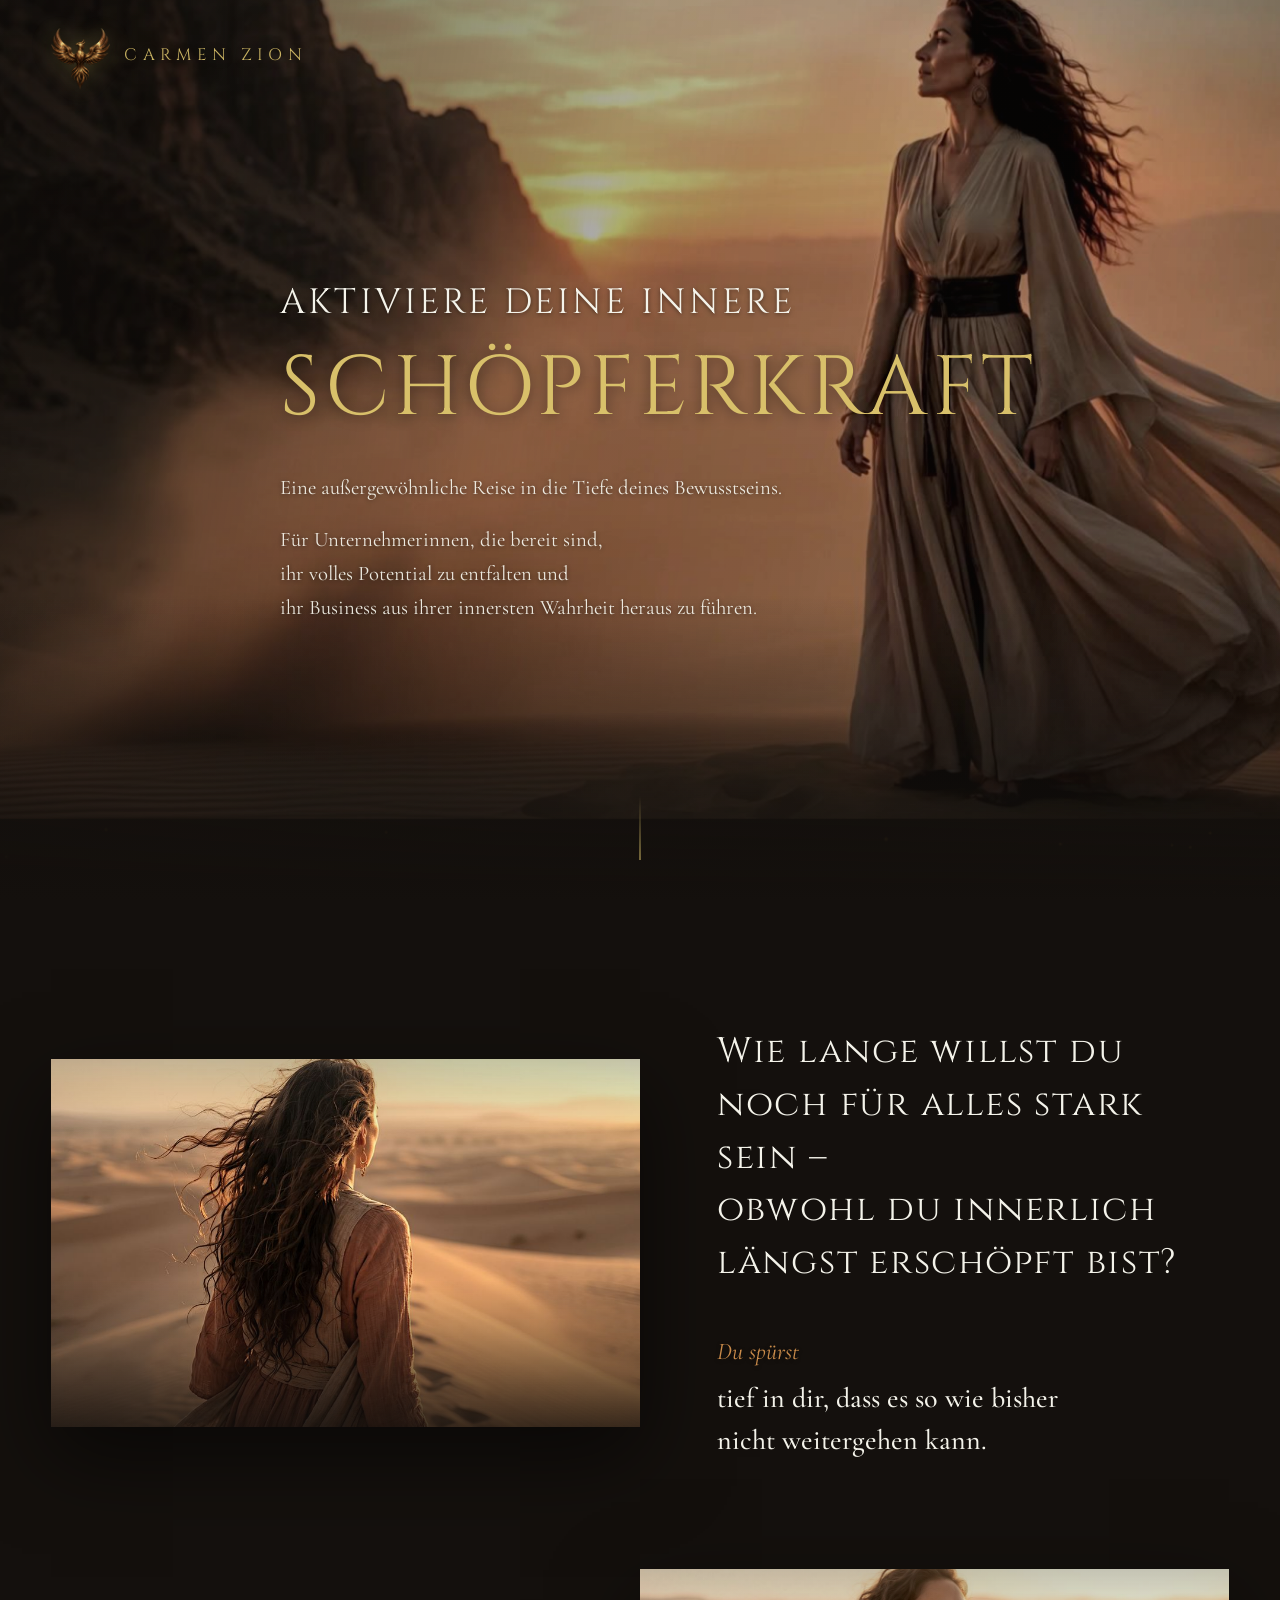
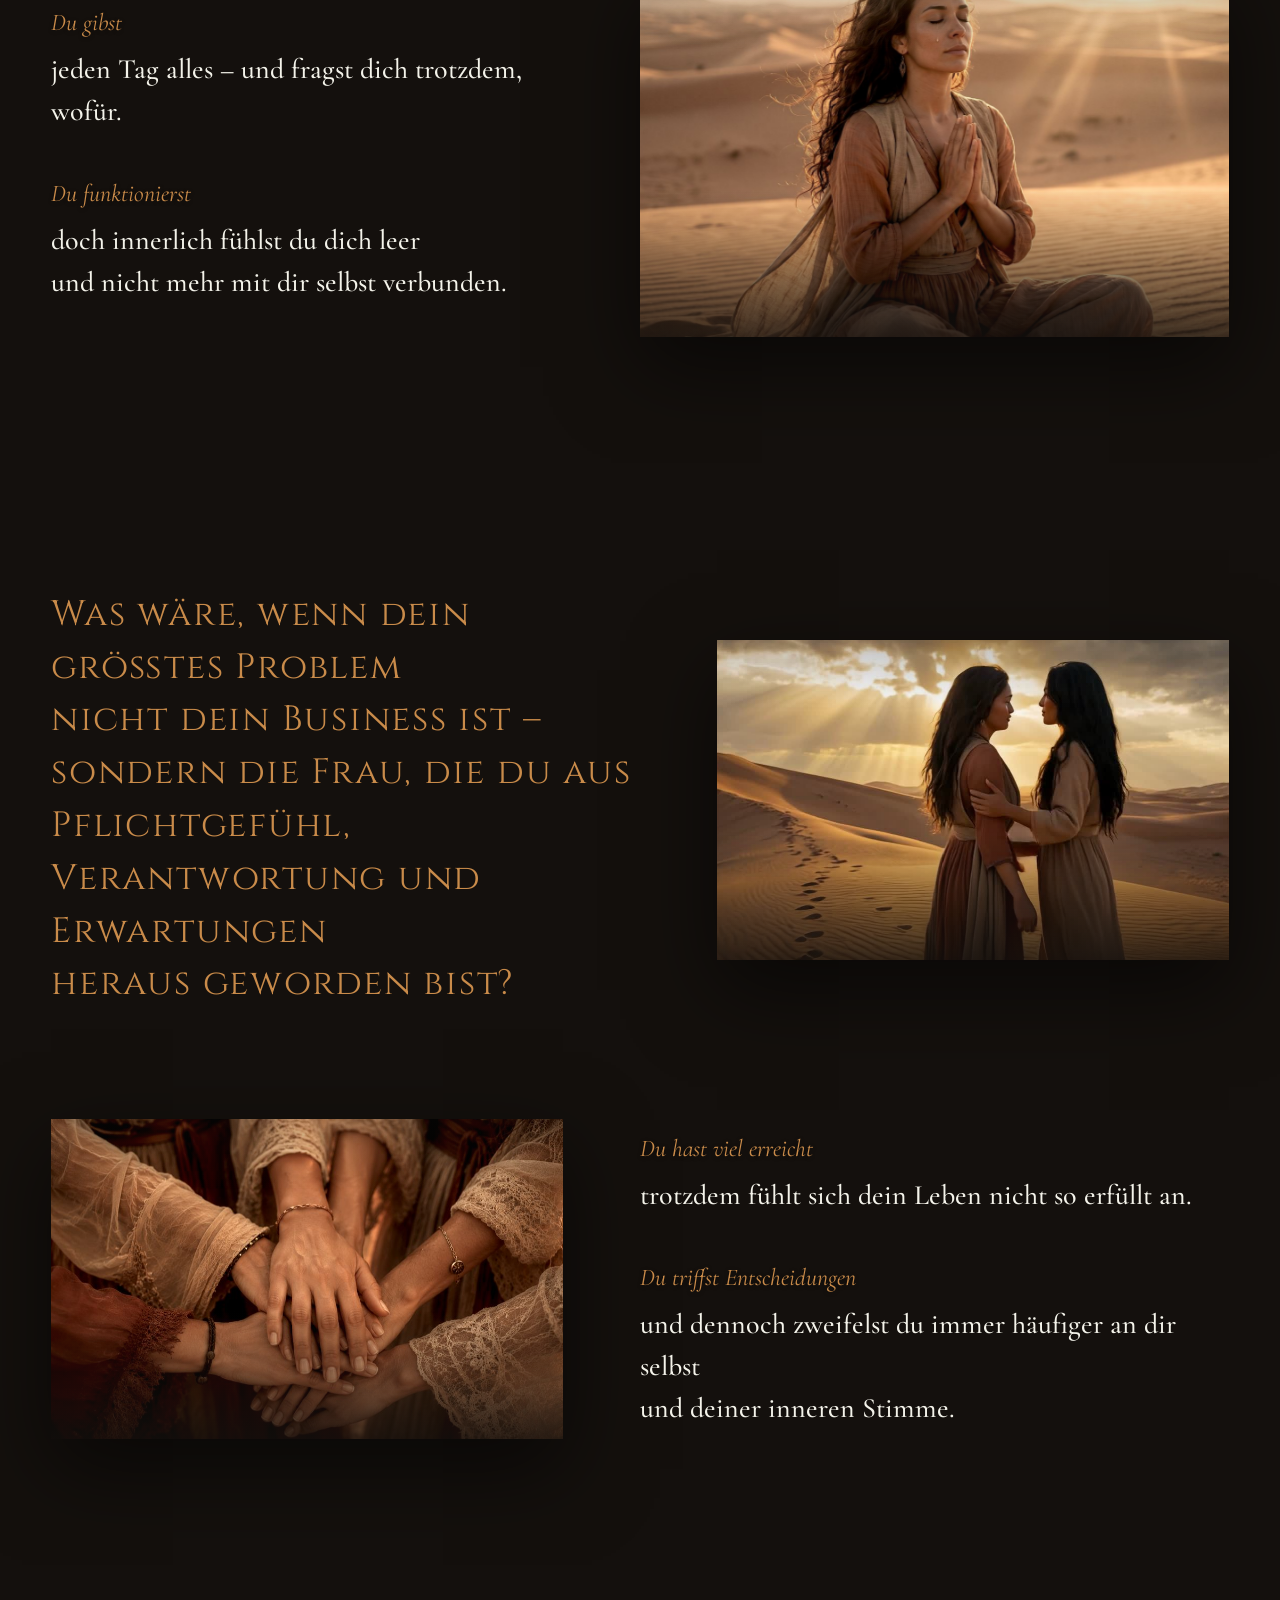
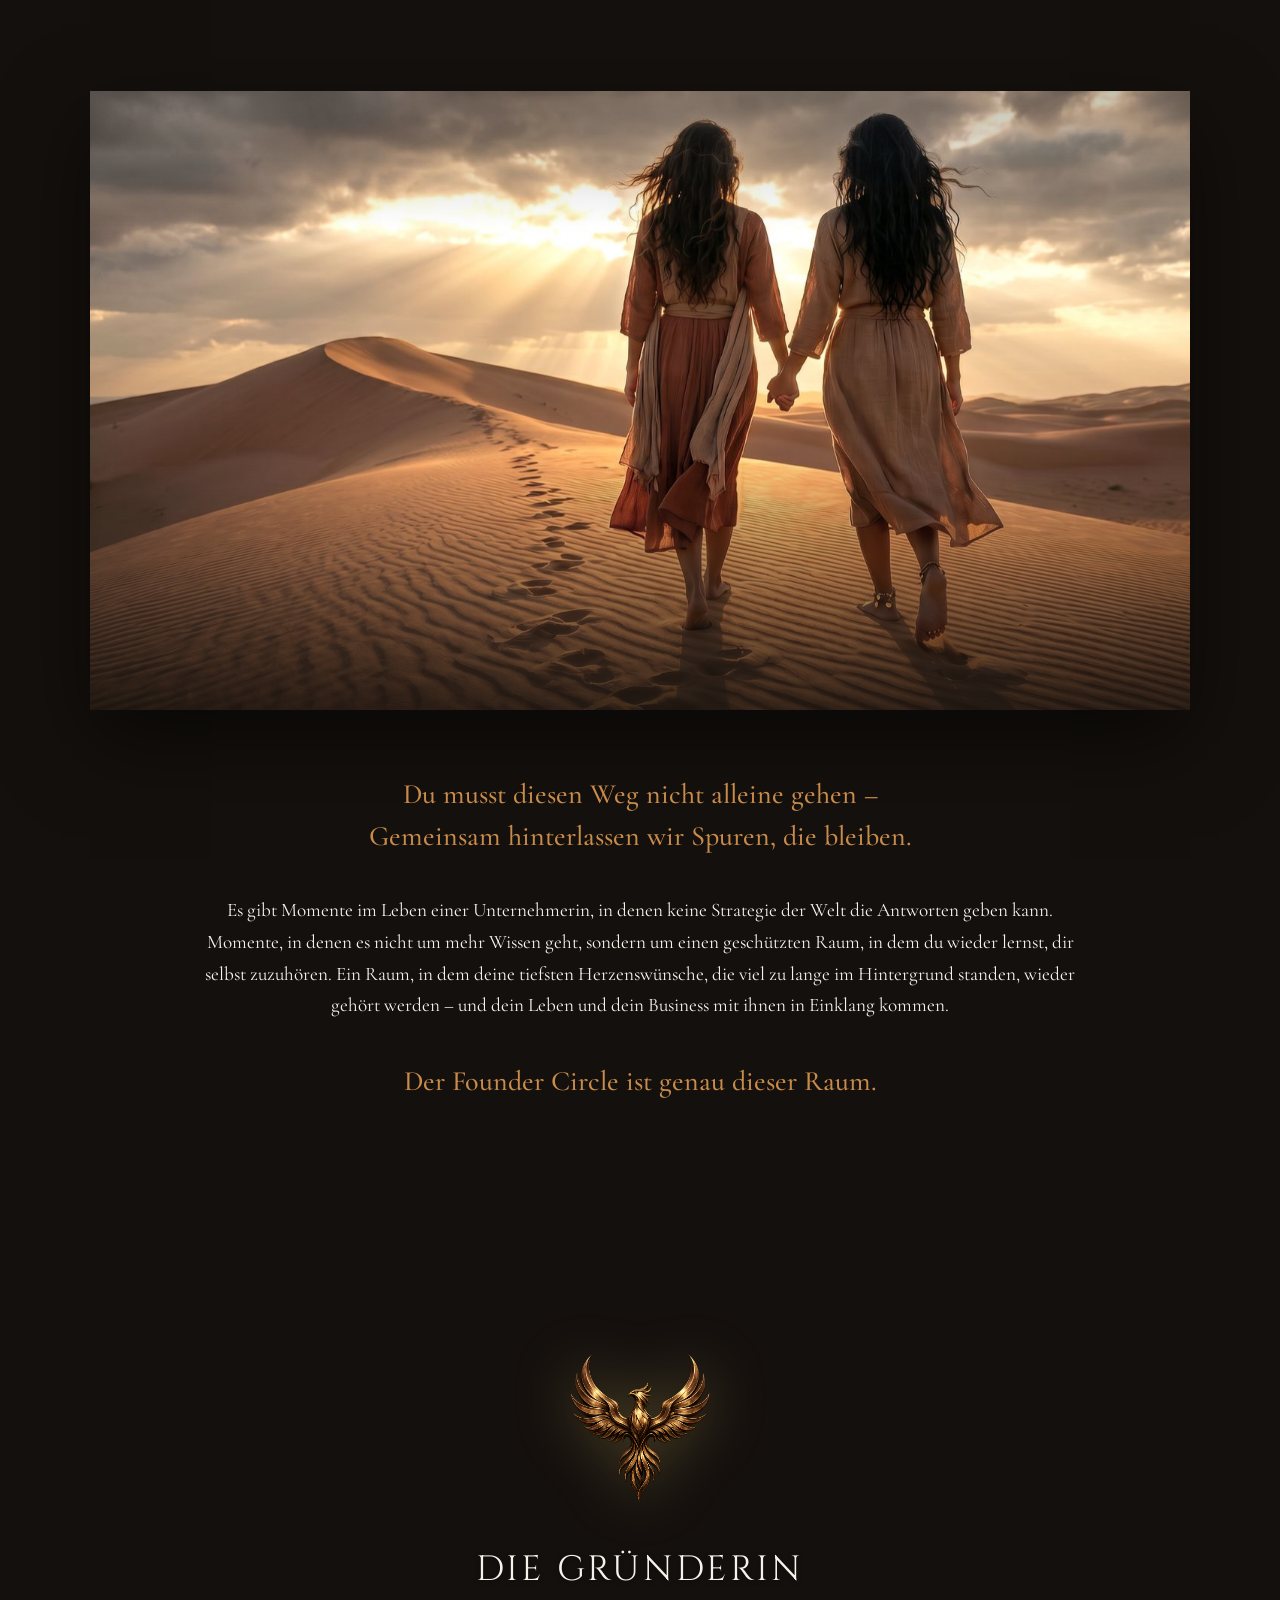
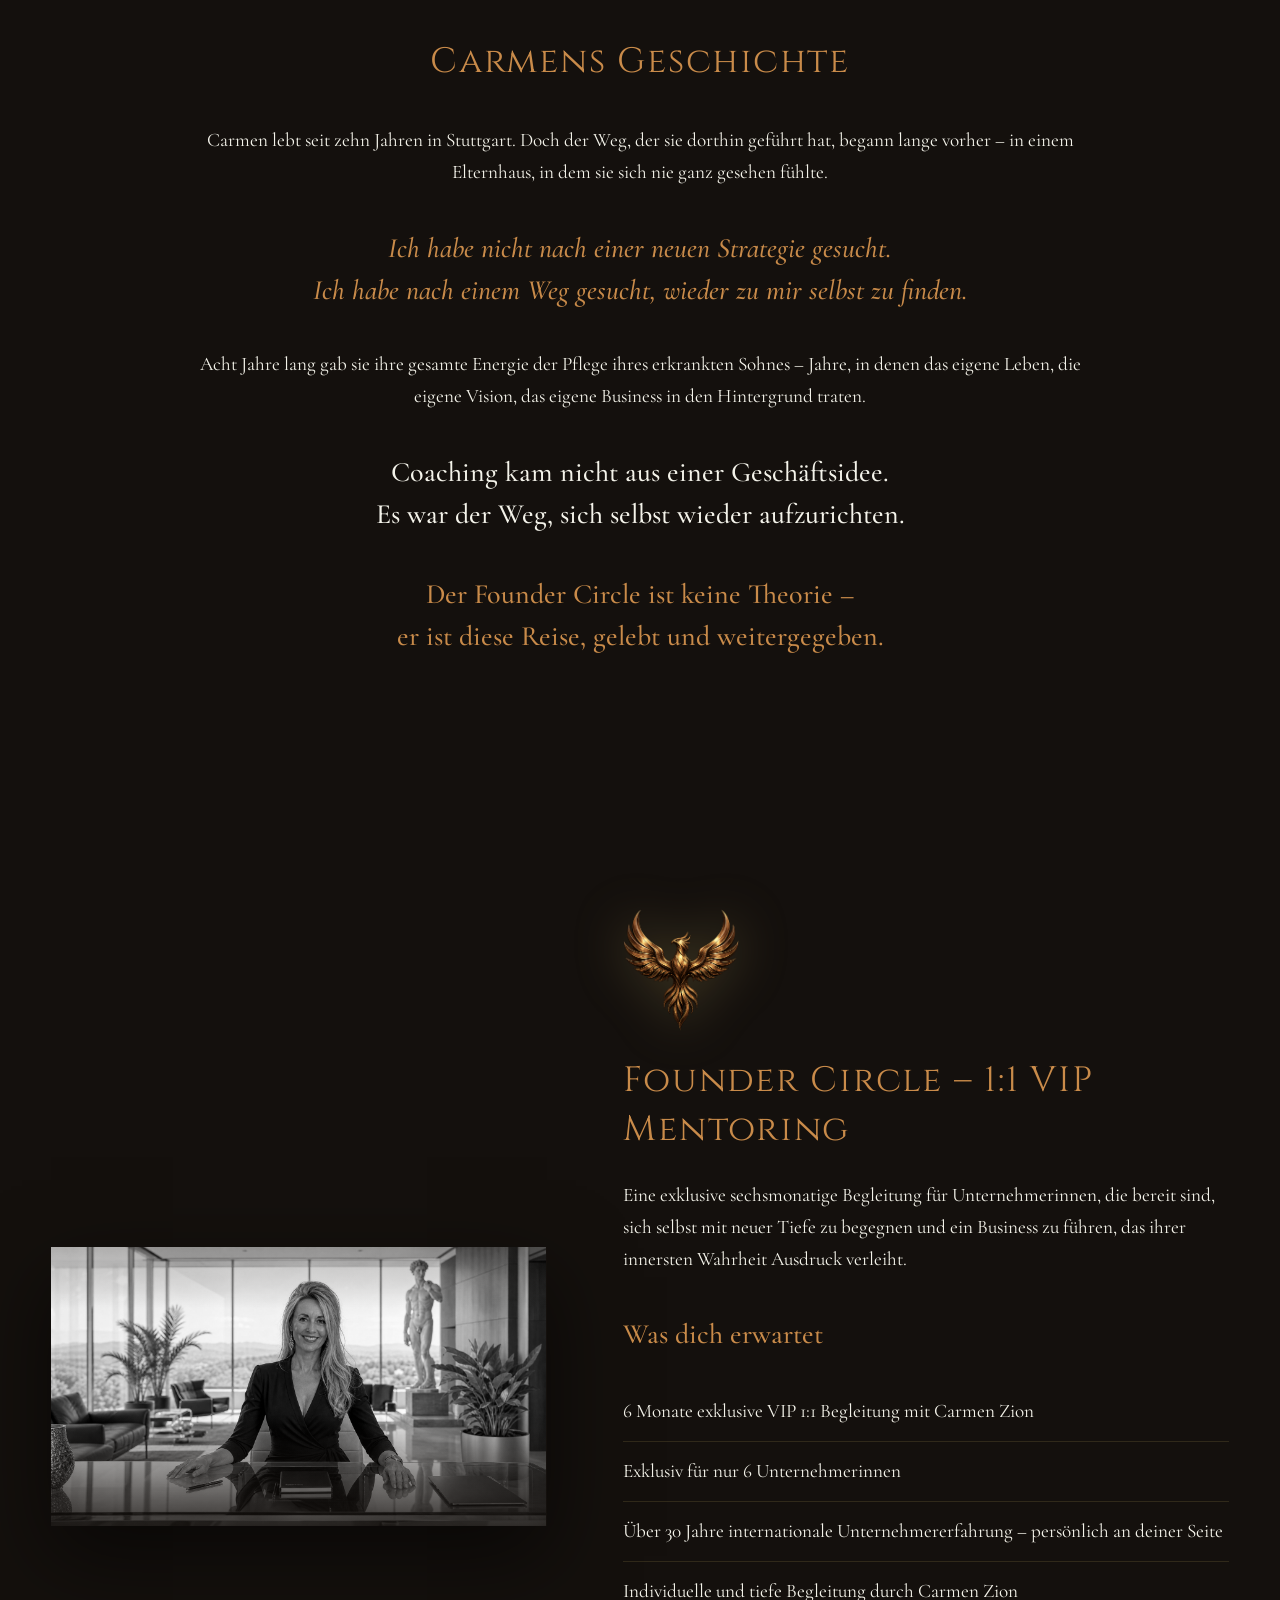
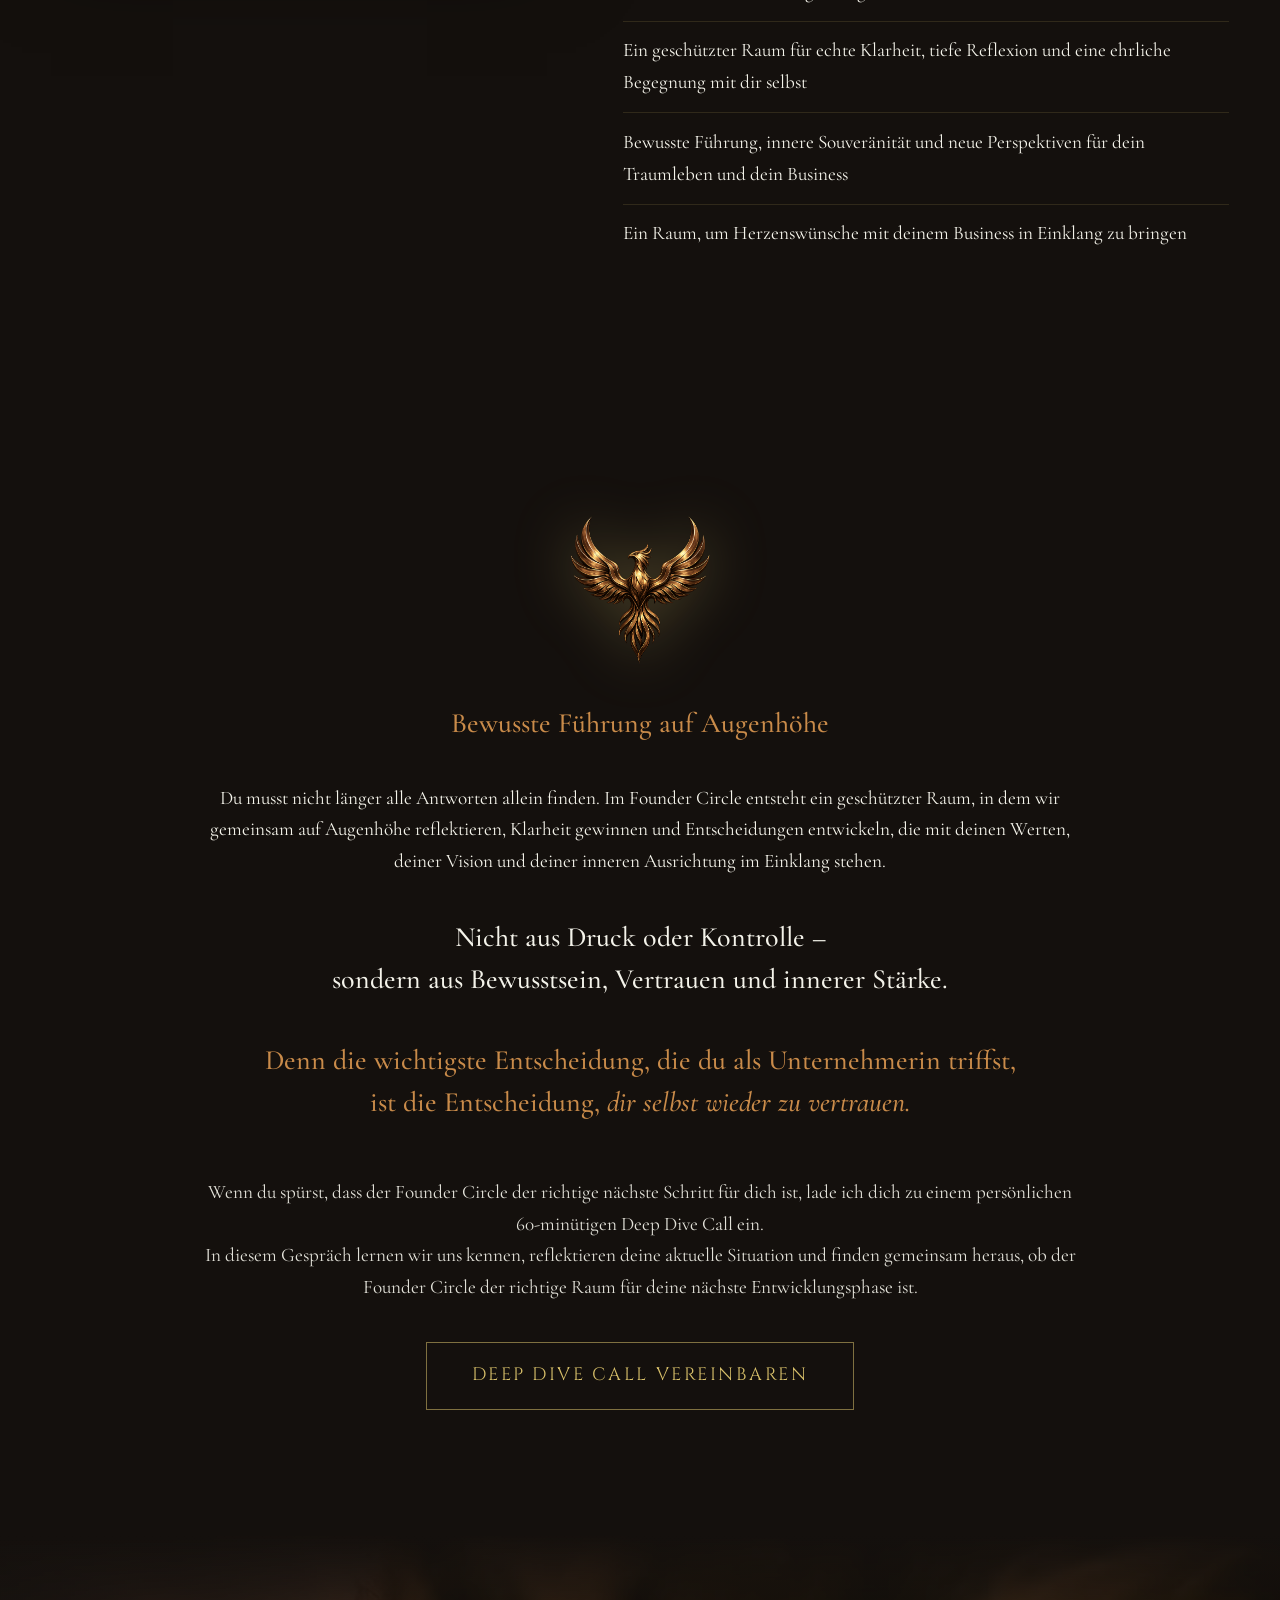
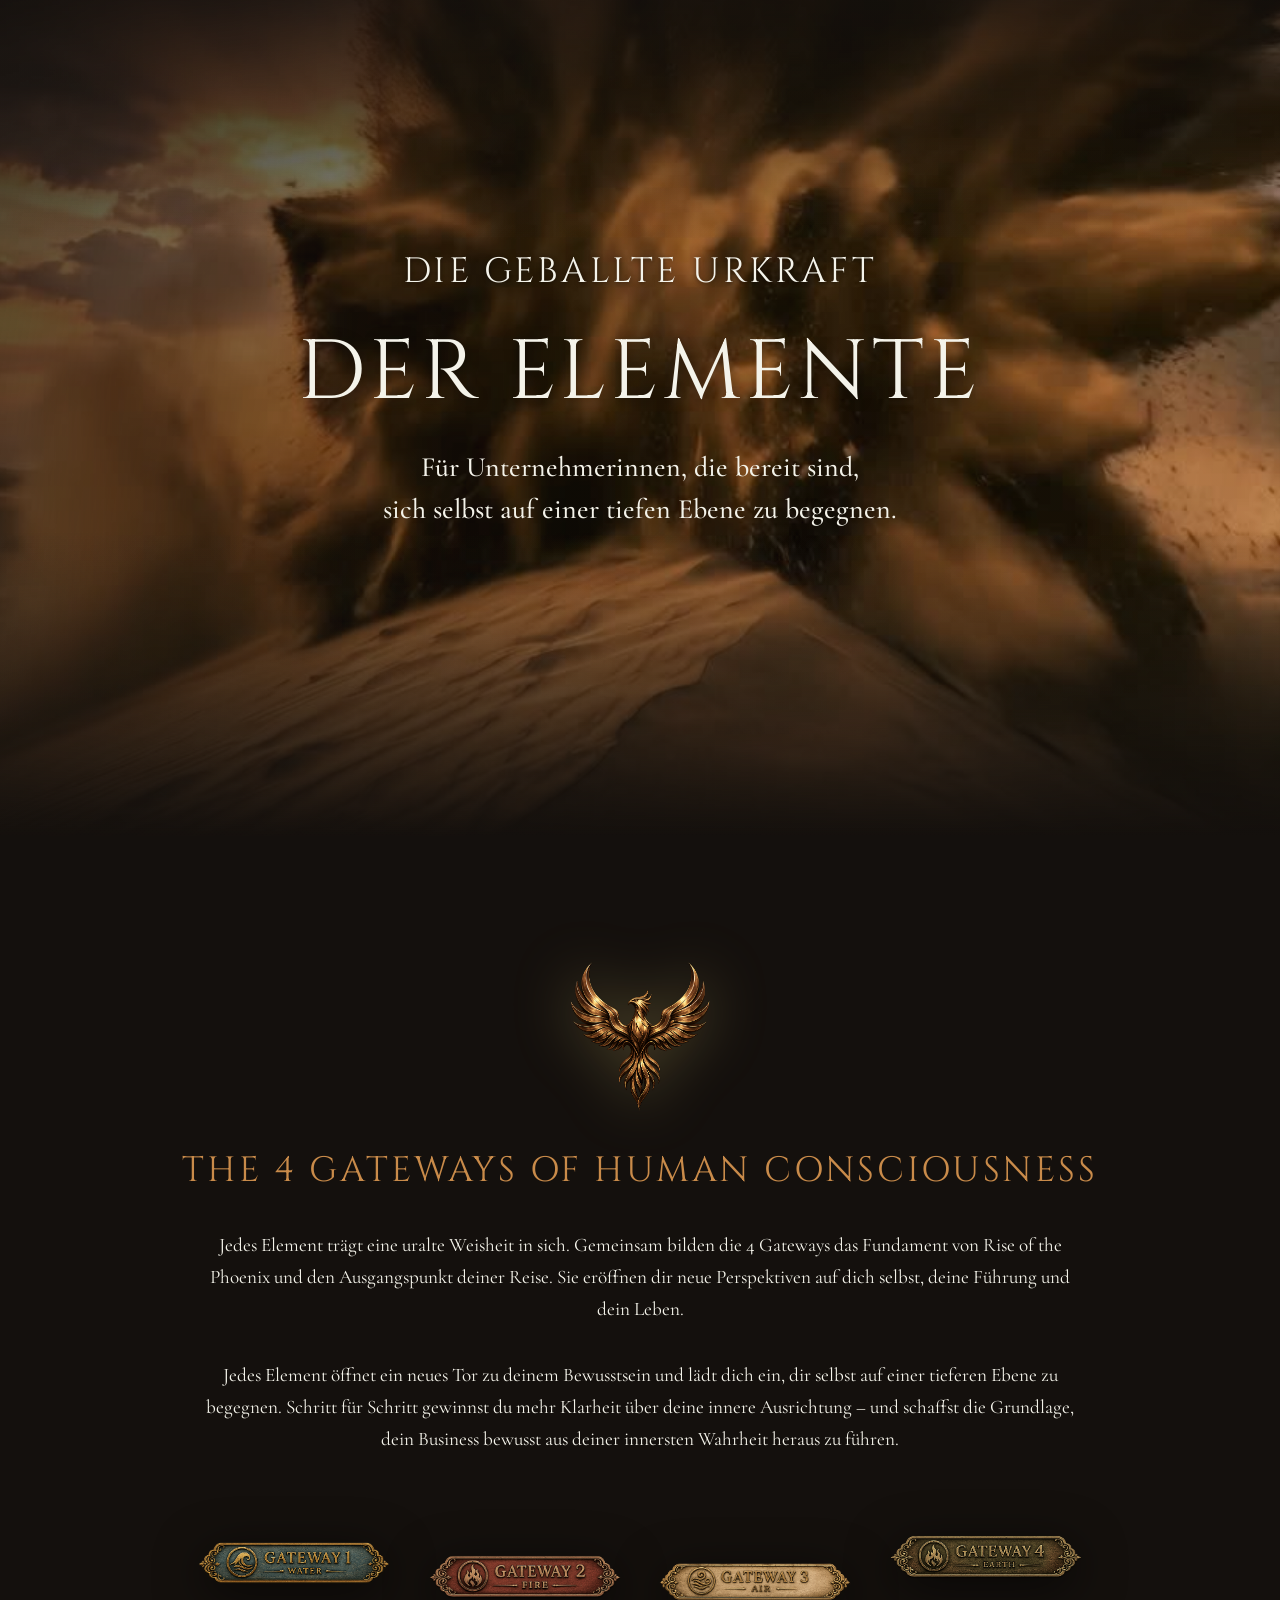
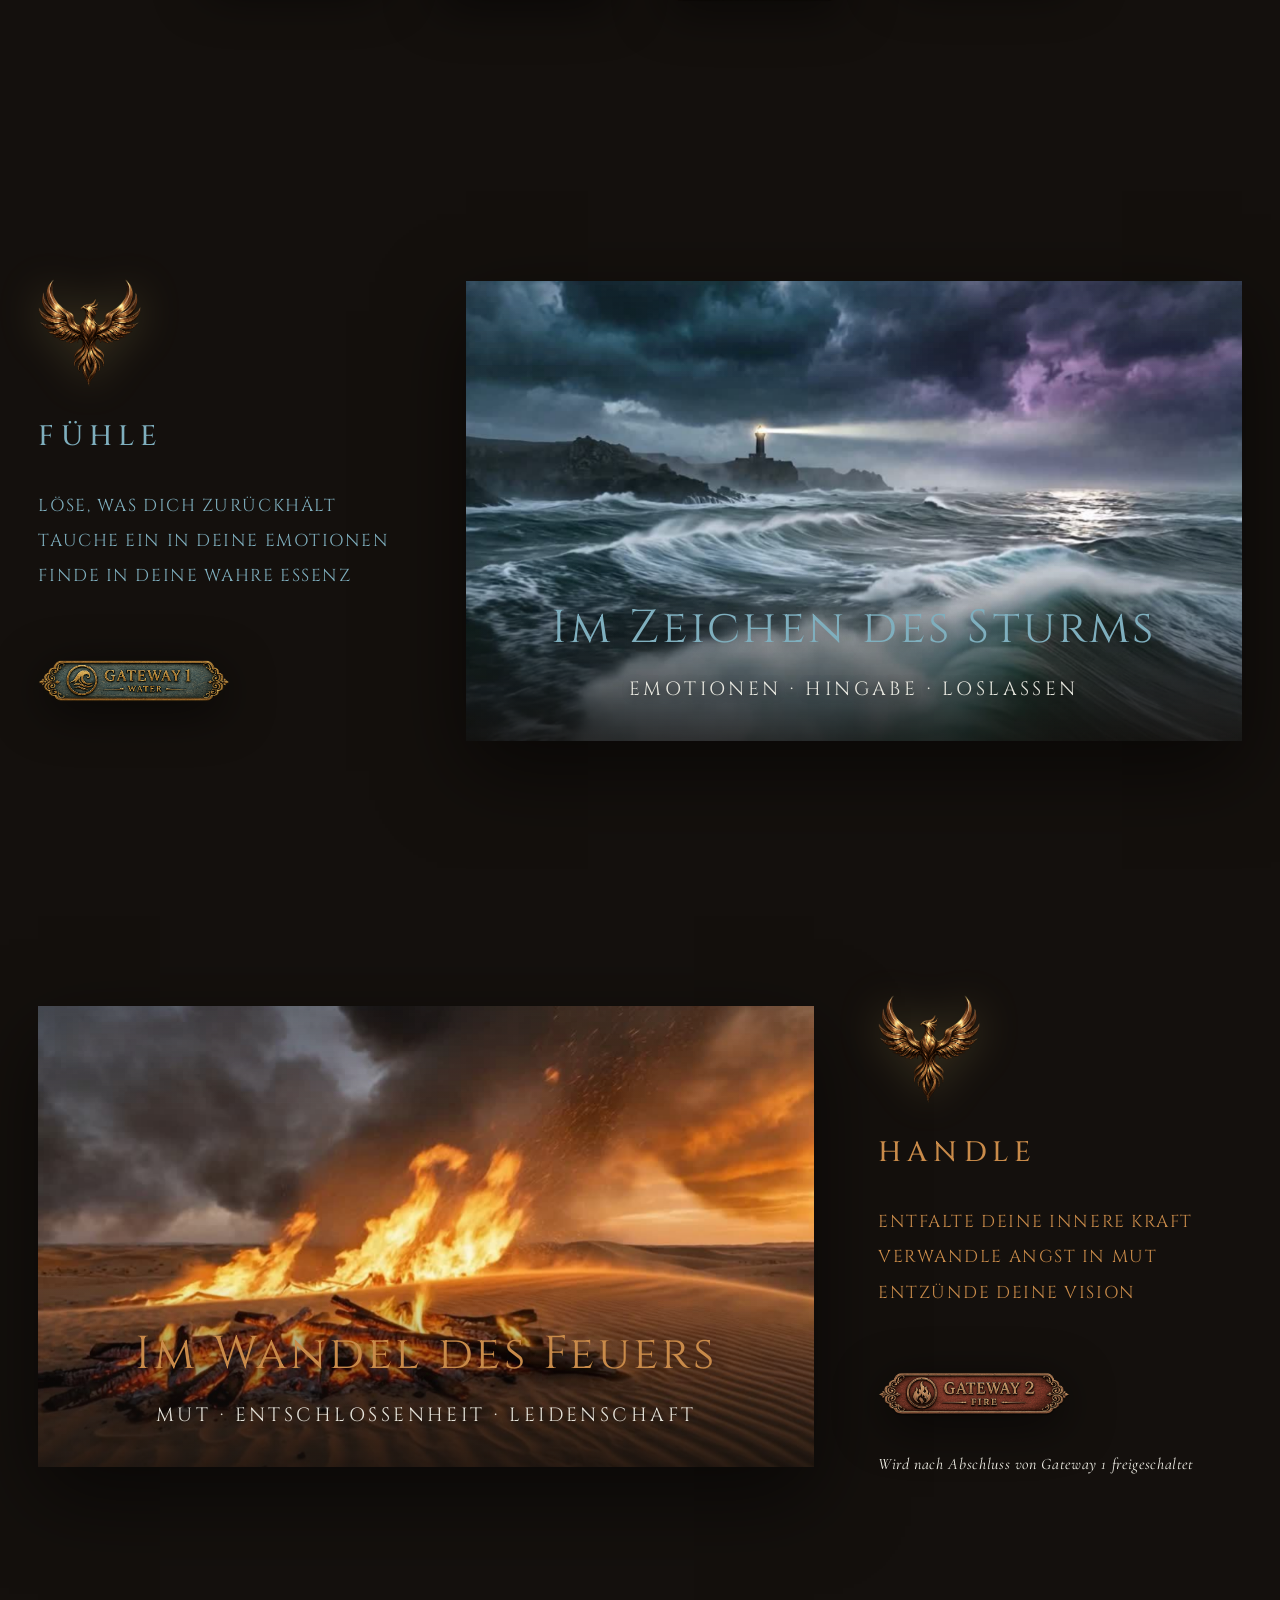
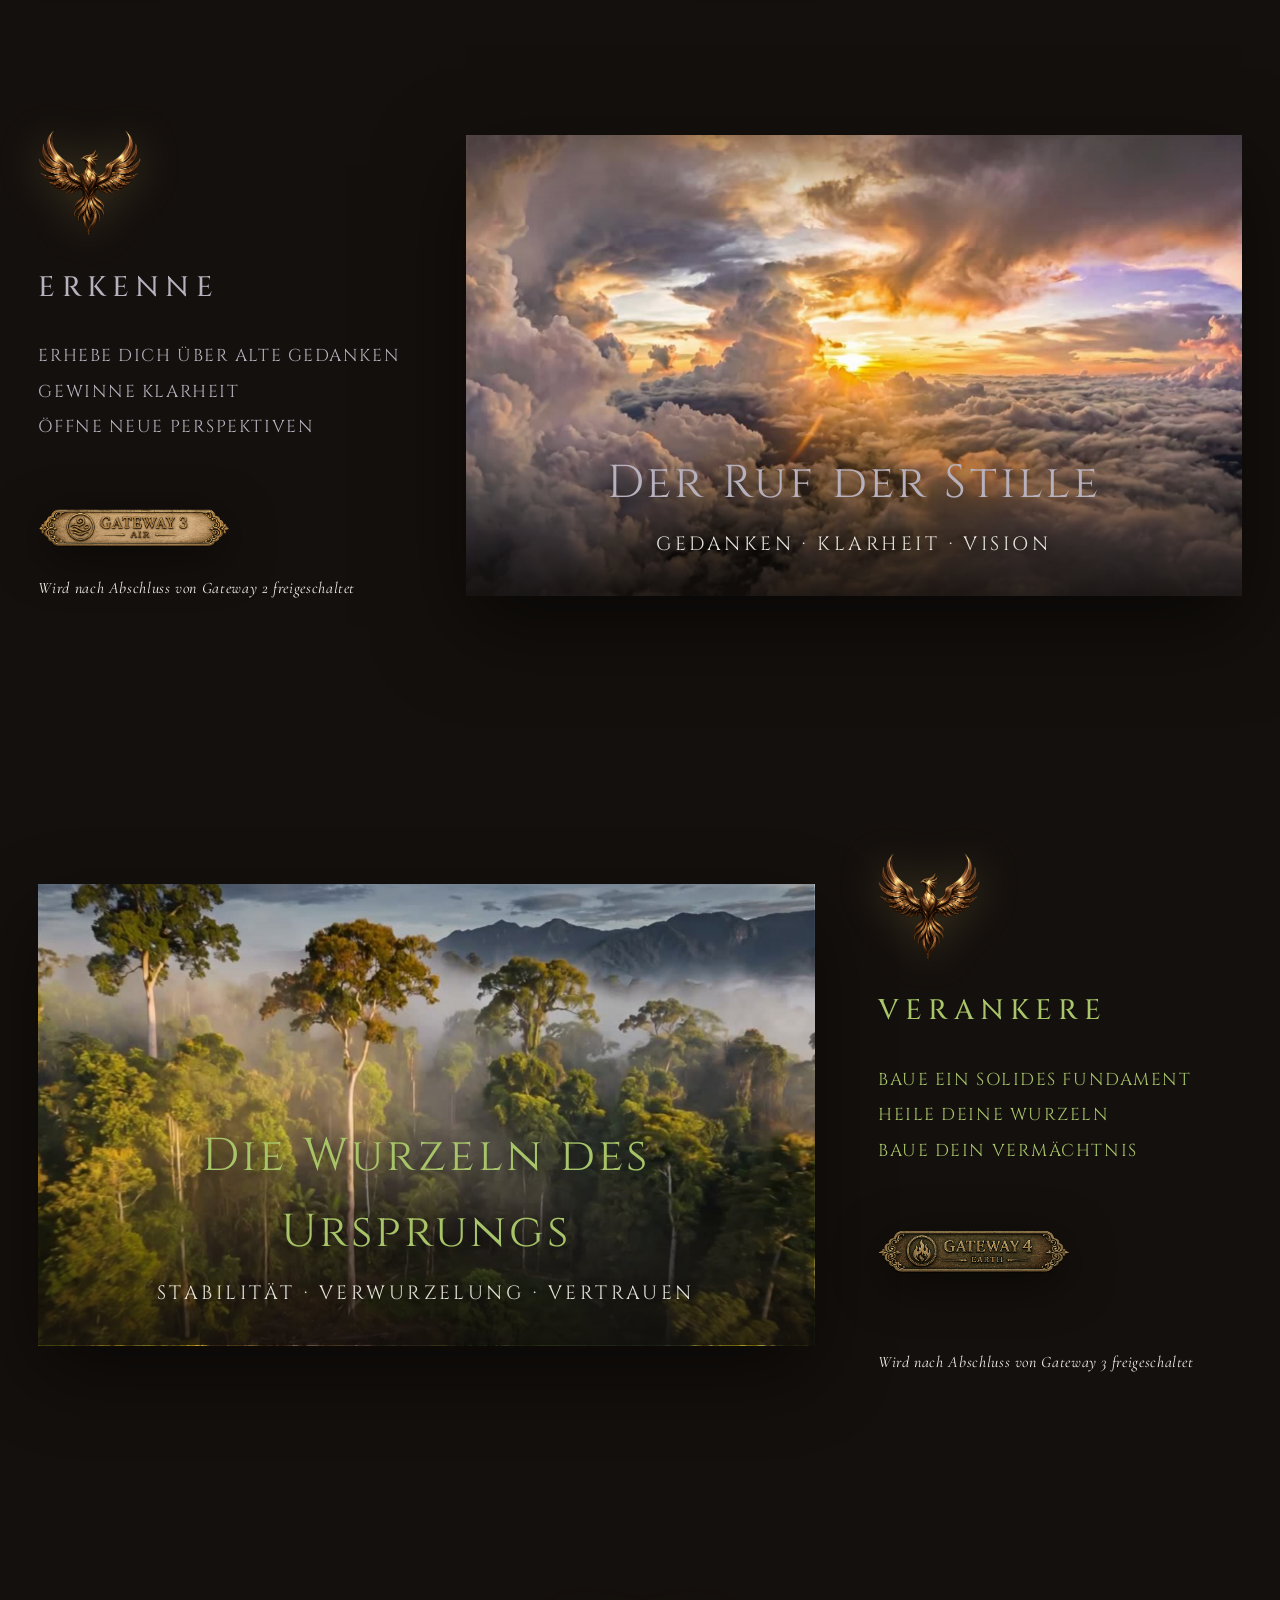
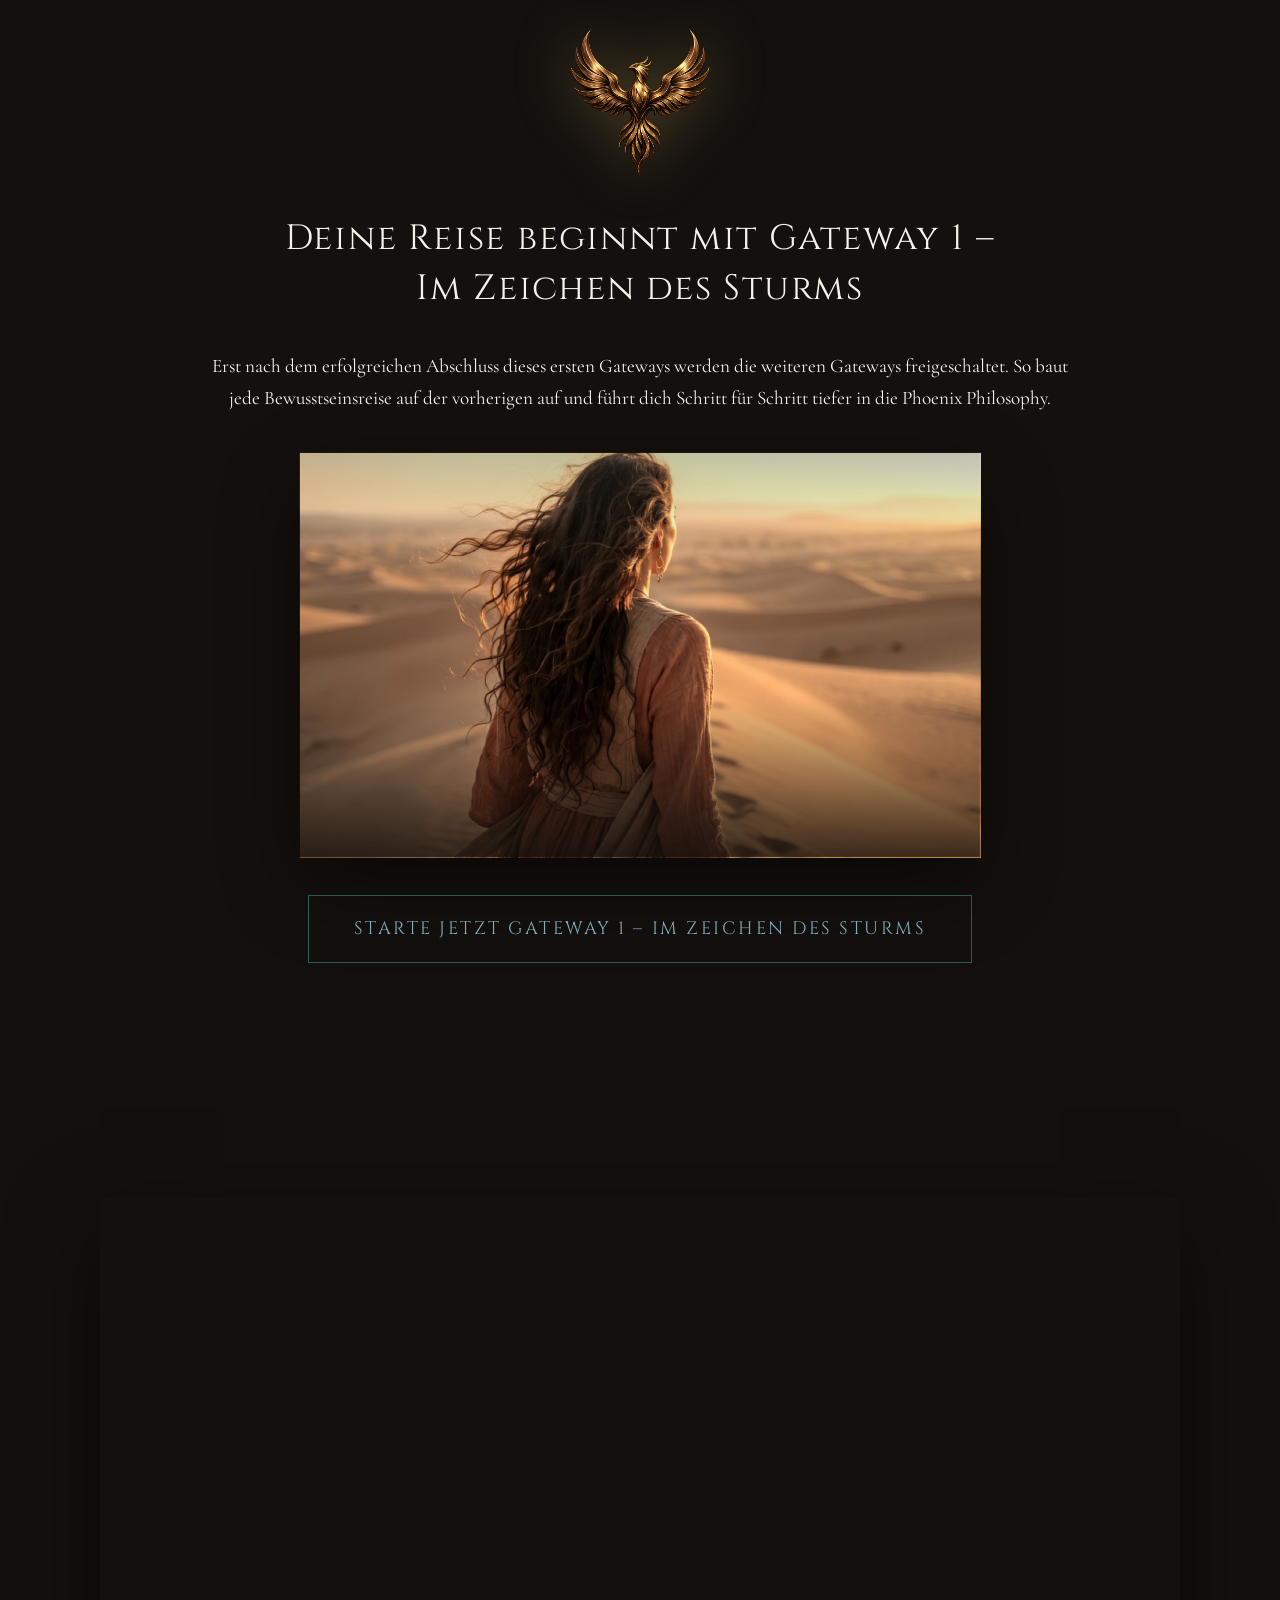
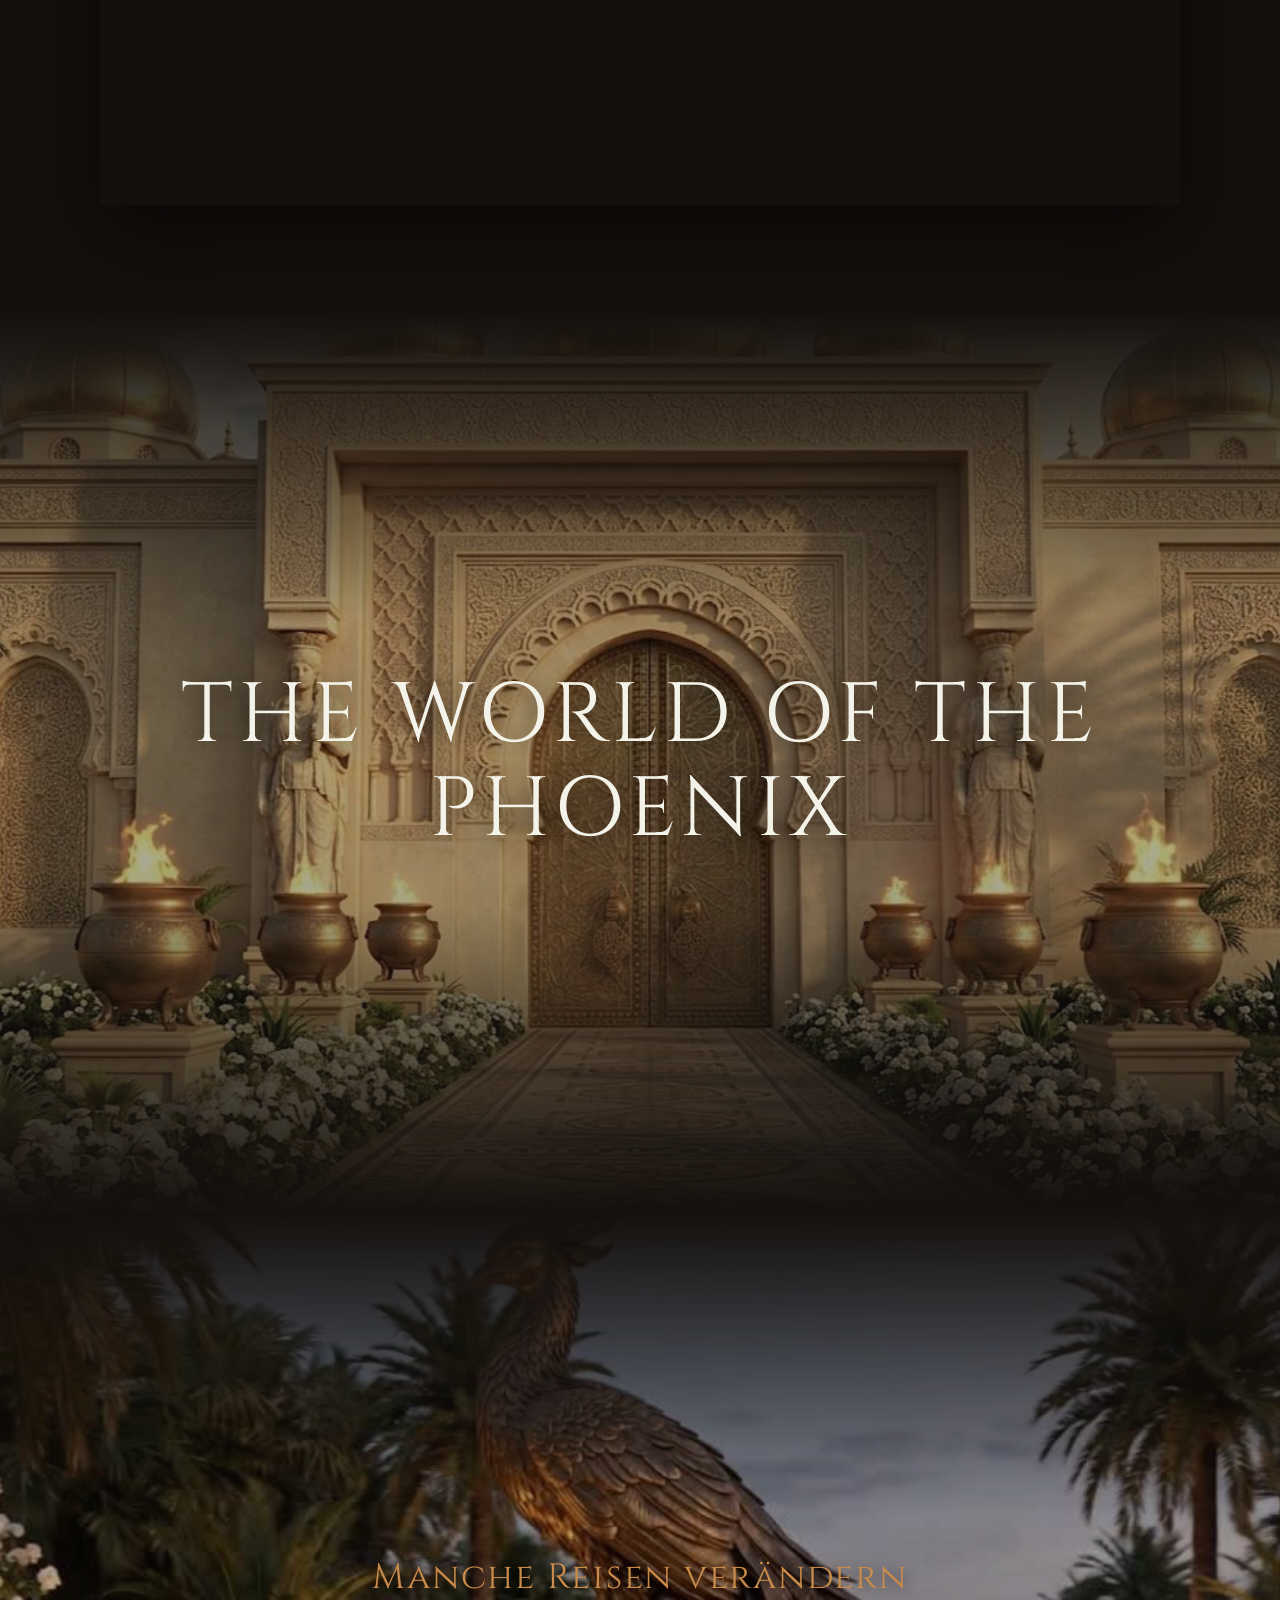
==== commit 6e486120: "Melt the phoenix embers into the logo; move logo to top-left nav Intro melt sequence: - The rising e" ====
--- a/index.html
+++ b/index.html
@@ -35,7 +35,11 @@
 <div class="progress" id="progress"></div>
 
 <header class="site-header">
-  <a href="index.html" class="site-header__mark">Carmen Zion</a>
+  <a href="index.html" class="site-header__brand">
+    <img src="assets/img/phoenix-emblem.png" alt="" class="site-header__phoenix">
+    <!-- CZ-Flügel-Logo: Datei folgt — hier als assets/img/cz-logo.png einsetzen -->
+    <span class="site-header__mark">Carmen Zion</span>
+  </a>
 </header>
 
 <main id="main">
--- a/css/style.css
+++ b/css/style.css
@@ -644,26 +644,37 @@
   #dust { opacity: 0.45; }
 }
 
-/* ---------- Site header (logo-only, no menu) ---------- */
+/* ---------- Site header (Logo-Nav oben links, kein Menü) ---------- */
 .site-header {
   position: fixed; top: 0; left: 0; right: 0; z-index: 40;
-  display: flex; justify-content: center;
-  padding: 1.6rem 4vw;
+  display: flex; justify-content: flex-start;
+  padding: 1.3rem 4vw;
   pointer-events: none;
 }
+.site-header__brand {
+  pointer-events: auto;
+  display: flex; align-items: center; gap: 0.9rem;
+  text-decoration: none;
+  opacity: 0.92;
+  transition: opacity 0.3s ease;
+}
+.site-header__brand:hover { opacity: 1; }
+.site-header__phoenix {
+  width: clamp(48px, 4.6vw, 68px);
+  filter: drop-shadow(0 0 12px rgba(216,192,106,0.35)) drop-shadow(0 2px 6px rgba(0,0,0,0.5));
+}
+.site-header__cz {
+  width: clamp(52px, 5vw, 72px);
+  filter: drop-shadow(0 2px 6px rgba(0,0,0,0.5));
+}
 .site-header__mark {
-  pointer-events: auto;
   font-family: var(--font-display);
   font-size: clamp(0.85rem, 1.3vw, 1.05rem);
   letter-spacing: 0.32em;
   text-transform: uppercase;
   color: var(--gold);
-  text-decoration: none;
   text-shadow: 0 2px 10px rgba(0,0,0,0.5);
-  opacity: 0.88;
-  transition: opacity 0.3s ease;
-}
-.site-header__mark:hover { opacity: 1; }
+}
 
 /* ---------- Simple single-screen pages (contact/waitlist/booking/gateway1) ---------- */
 .page {
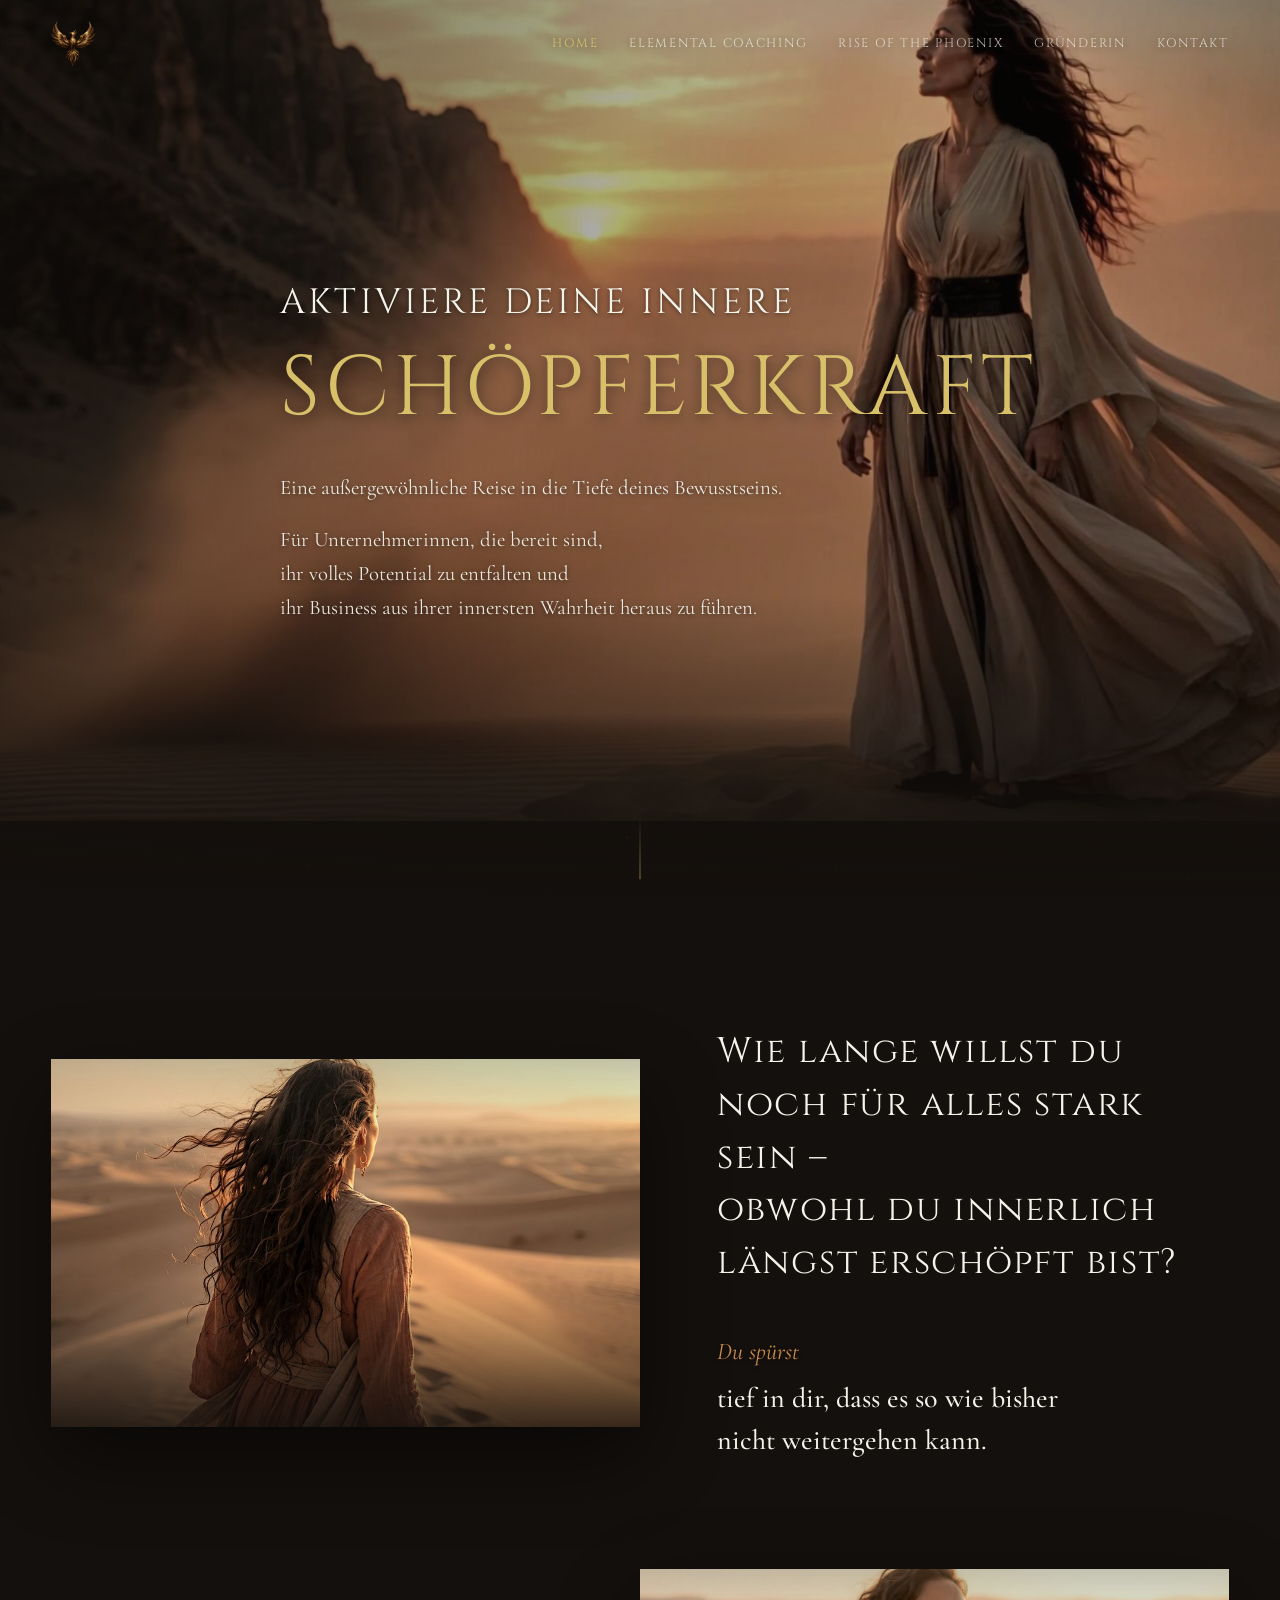
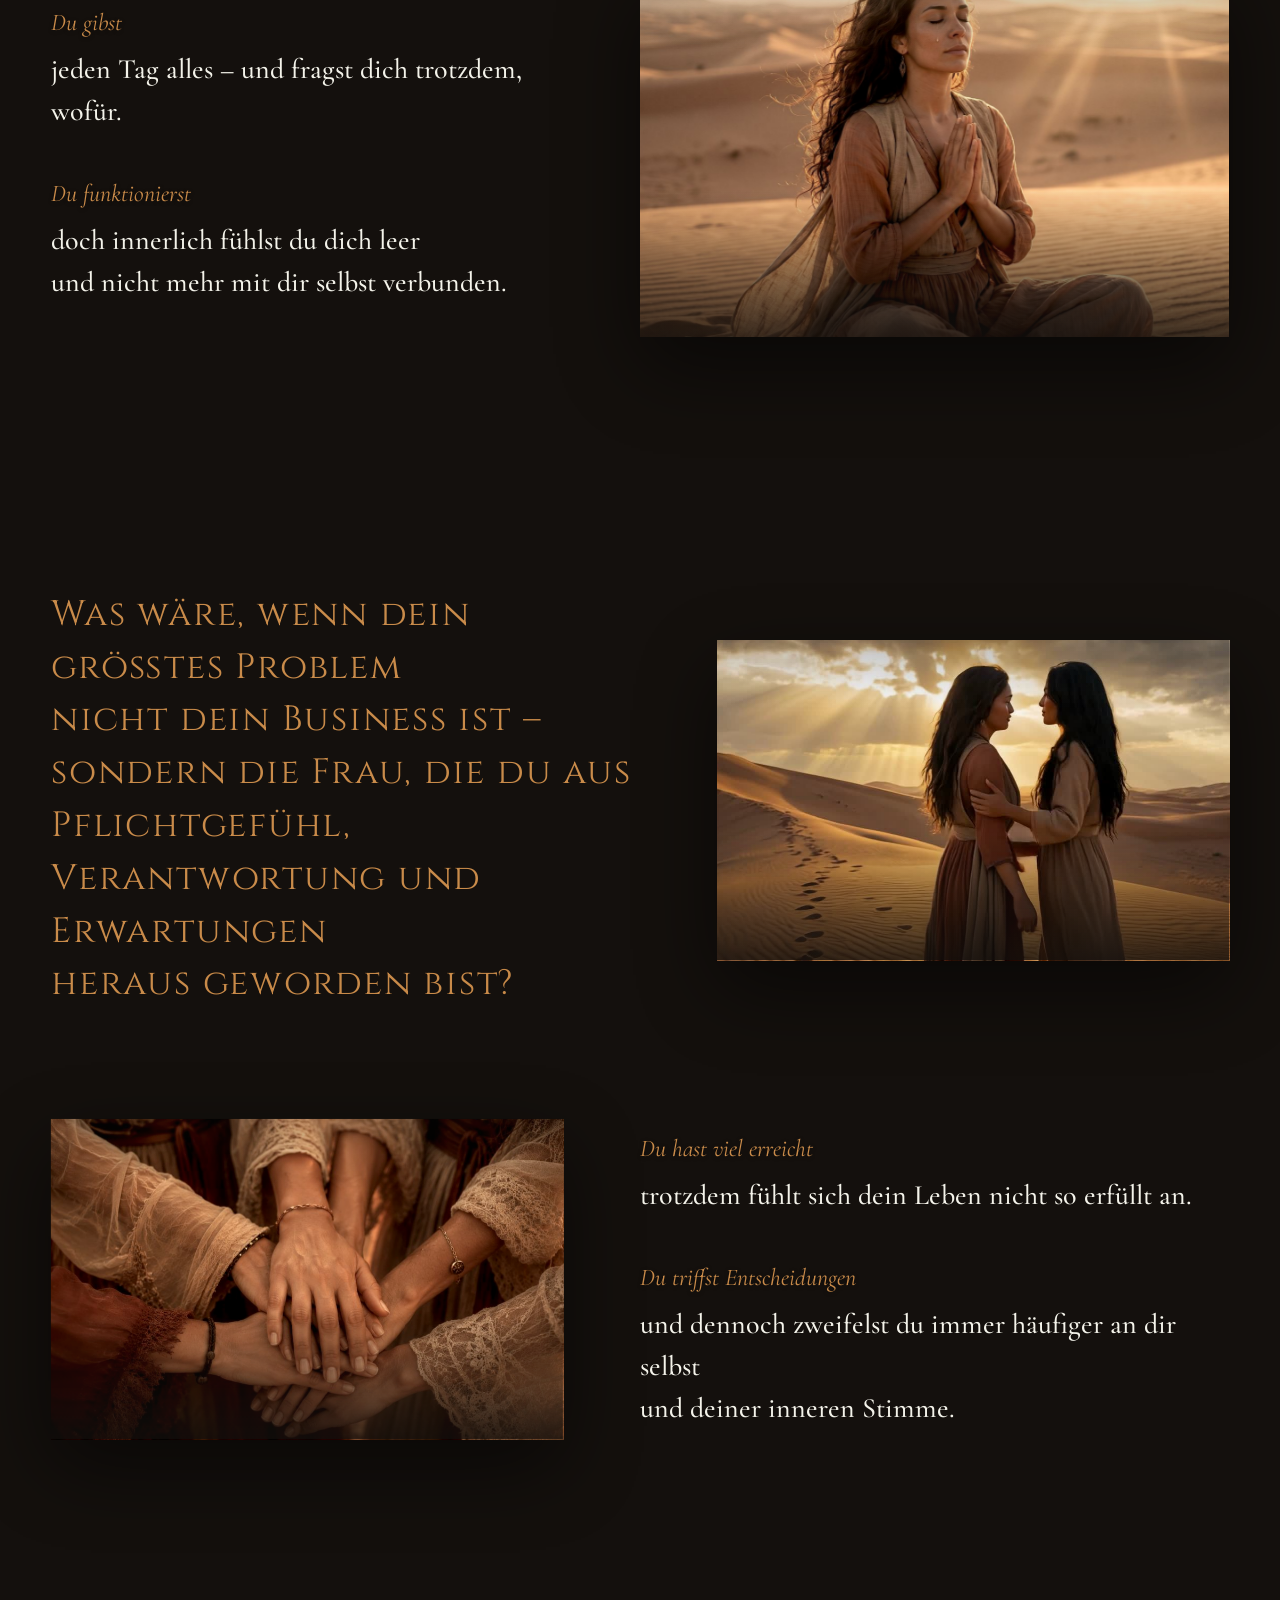
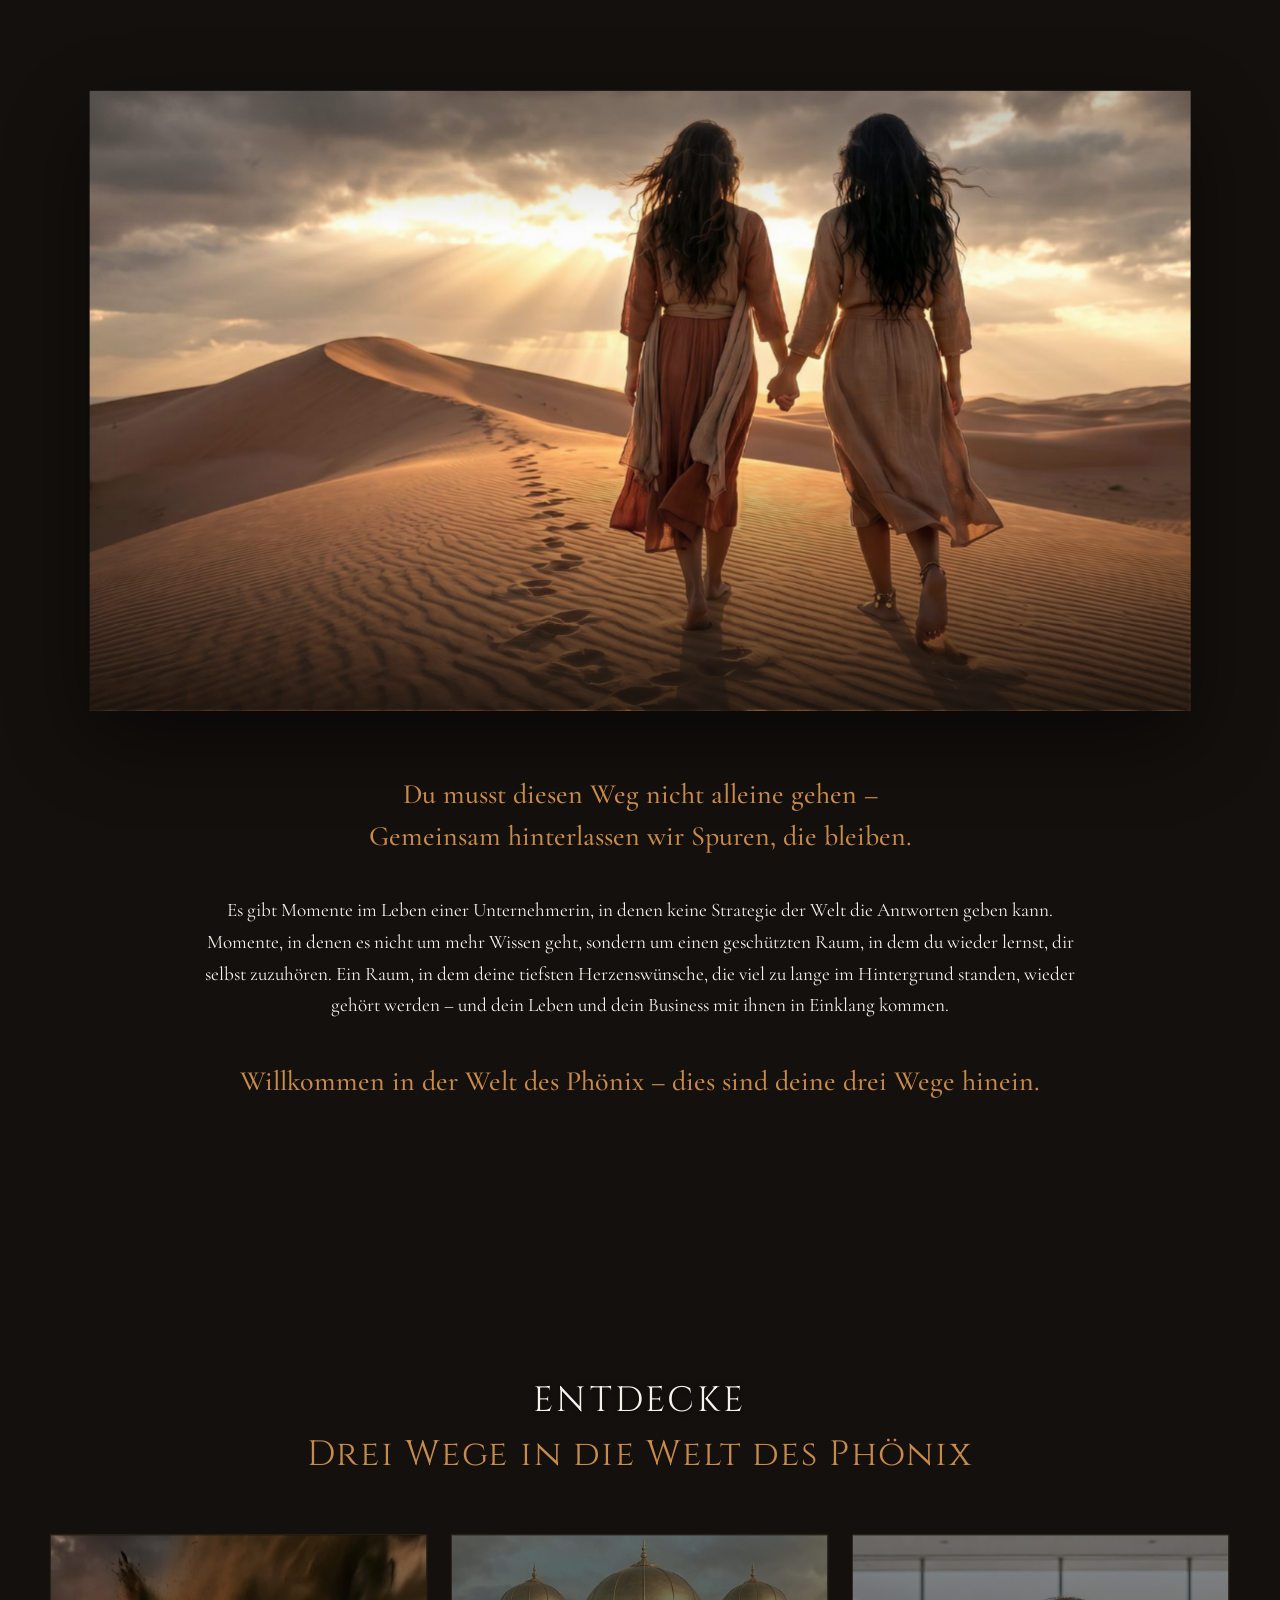
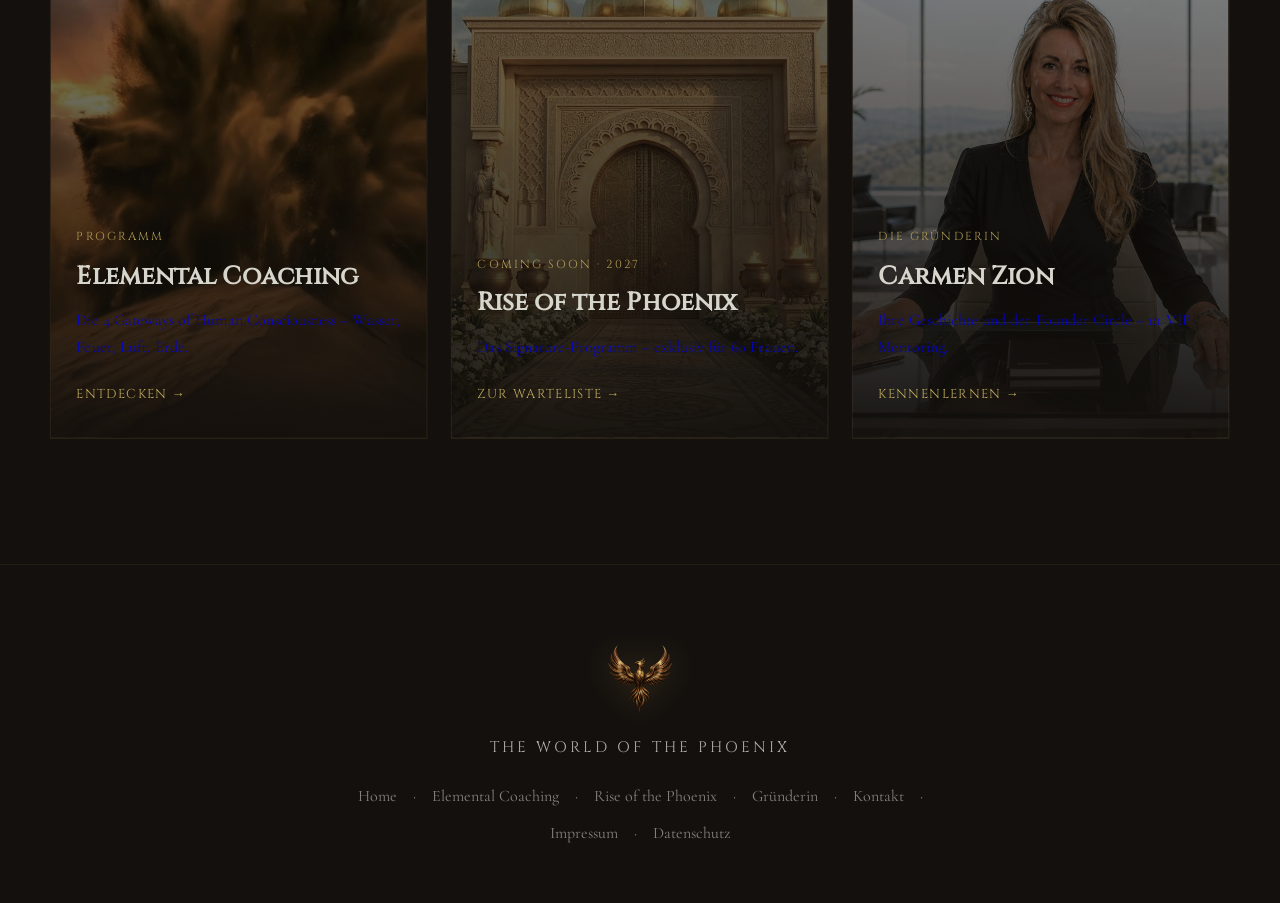
==== commit b19d2a60: "Turn funnel into a real multi-page site with navigation - Add a real header nav (Phoenix logo top-le" ====
--- a/index.html
+++ b/index.html
@@ -3,7 +3,7 @@
 <head>
 <meta charset="UTF-8">
 <meta name="viewport" content="width=device-width, initial-scale=1.0">
-<title>Founder Circle — Aktiviere deine innere Schöpferkraft</title>
+<title>Carmen Zion — The World of the Phoenix</title>
 <meta name="description" content="Eine außergewöhnliche Reise in die Tiefe deines Bewusstseins. Für Unternehmerinnen, die bereit sind, ihr volles Potential zu entfalten.">
 <link rel="icon" type="image/png" href="assets/img/phoenix-gold.png">
 <link rel="preload" href="assets/fonts/cinzel-latin-400-normal.woff2" as="font" type="font/woff2" crossorigin>
@@ -35,11 +35,20 @@
 <div class="progress" id="progress"></div>
 
 <header class="site-header">
-  <a href="index.html" class="site-header__brand">
-    <img src="assets/img/phoenix-emblem.png" alt="" class="site-header__phoenix">
-    <!-- CZ-Flügel-Logo: Datei folgt — hier als assets/img/cz-logo.png einsetzen -->
-    <span class="site-header__mark">Carmen Zion</span>
+  <a href="index.html" class="site-header__logo" aria-label="Startseite – The World of the Phoenix">
+    <img src="assets/img/phoenix-gold.png" alt="The World of the Phoenix">
   </a>
+  <nav class="site-nav" id="siteNav">
+    <a href="index.html" class="site-nav__link" aria-current="page">Home</a>
+    <a href="elemental-coaching.html" class="site-nav__link">Elemental Coaching</a>
+    <a href="phoenix-rising.html" class="site-nav__link">Rise of the Phoenix</a>
+    <a href="founder.html" class="site-nav__link">Gründerin</a>
+    <a href="contact.html" class="site-nav__link">Kontakt</a>
+  </nav>
+  <button type="button" class="site-nav__toggle" id="navToggle" aria-expanded="false" aria-controls="siteNav">
+    <span></span><span></span><span></span>
+    <span class="sr-only">Menü öffnen</span>
+  </button>
 </header>
 
 <main id="main">
@@ -148,275 +157,45 @@
       geschützten Raum, in dem du wieder lernst, dir selbst zuzuhören. Ein Raum, in dem deine
       tiefsten Herzenswünsche, die viel zu lange im Hintergrund standen, wieder gehört werden&nbsp;–
       und dein Leben und dein Business mit ihnen in Einklang kommen.</p>
-      <p class="statement statement--copper reveal">Der Founder Circle ist genau dieser Raum.</p>
-    </div>
-  </section>
-
-  <!-- ============ SZENE 4b · CARMENS GESCHICHTE ============ -->
-  <section class="scene scene--dark scene--cta" id="carmens-geschichte">
-    <img src="assets/img/phoenix-gold.png" alt="" class="phoenix phoenix--center reveal">
-    <p class="eyebrow reveal">Die Gründerin</p>
-    <h2 class="subline subline--copper reveal">Carmens Geschichte</h2>
-    <p class="body body--center reveal">Carmen lebt seit zehn Jahren in Stuttgart. Doch der Weg, der sie dorthin
-    geführt hat, begann lange vorher&nbsp;– in einem Elternhaus, in dem sie sich nie ganz gesehen fühlte.</p>
-    <p class="statement statement--copper reveal"><em>Ich habe nicht nach einer neuen Strategie gesucht.<br>
-    Ich habe nach einem Weg gesucht, wieder zu mir selbst zu finden.</em></p>
-    <p class="body body--center reveal">Acht Jahre lang gab sie ihre gesamte Energie der Pflege ihres erkrankten
-    Sohnes&nbsp;– Jahre, in denen das eigene Leben, die eigene Vision, das eigene Business in den Hintergrund traten.</p>
-    <p class="statement reveal">Coaching kam nicht aus einer Geschäftsidee.<br>Es war der Weg, sich selbst wieder aufzurichten.</p>
-    <p class="statement statement--copper reveal">Der Founder Circle ist keine Theorie&nbsp;–<br>er ist diese Reise, gelebt und weitergegeben.</p>
-  </section>
-
-  <!-- ============ SZENE 5 · FOUNDER CIRCLE ============ -->
-  <section class="scene scene--dark scene--offer" id="founder-circle">
-    <div class="offer__grid">
-      <figure class="offer__media frame reveal-img">
-        <img src="assets/img/carmen-founder.jpg" alt="Carmen Zion">
-        <div class="frame__fade"></div>
-      </figure>
-      <div class="offer__text">
-        <img src="assets/img/phoenix-gold.png" alt="" class="phoenix phoenix--offer reveal">
-        <h2 class="subline subline--copper reveal">Founder Circle – 1:1 VIP Mentoring</h2>
-        <p class="body reveal">Eine exklusive sechsmonatige Begleitung für Unternehmerinnen, die bereit sind,
-        sich selbst mit neuer Tiefe zu begegnen und ein Business zu führen, das ihrer
-        innersten Wahrheit Ausdruck verleiht.</p>
-        <h3 class="offer__heading reveal">Was dich erwartet</h3>
-        <ul class="offer__list">
-          <li class="reveal">6 Monate exklusive VIP 1:1 Begleitung mit Carmen Zion</li>
-          <li class="reveal">Exklusiv für nur 6 Unternehmerinnen</li>
-          <li class="reveal">Über 30 Jahre internationale Unternehmererfahrung – persönlich an deiner Seite</li>
-          <li class="reveal">Individuelle und tiefe Begleitung durch Carmen Zion</li>
-          <li class="reveal">Ein geschützter Raum für echte Klarheit, tiefe Reflexion und eine ehrliche Begegnung mit dir selbst</li>
-          <li class="reveal">Bewusste Führung, innere Souveränität und neue Perspektiven für dein Traumleben und dein Business</li>
-          <li class="reveal">Ein Raum, um Herzenswünsche mit deinem Business in Einklang zu bringen</li>
-        </ul>
-      </div>
-    </div>
-  </section>
-
-  <!-- ============ SZENE 6 · BEWUSSTE FÜHRUNG + CTA ============ -->
-  <section class="scene scene--dark scene--cta">
-    <img src="assets/img/phoenix-gold.png" alt="" class="phoenix phoenix--center reveal">
-    <h2 class="statement statement--copper reveal">Bewusste Führung auf Augenhöhe</h2>
-    <p class="body body--center reveal">Du musst nicht länger alle Antworten allein finden. Im Founder Circle entsteht
-    ein geschützter Raum, in dem wir gemeinsam auf Augenhöhe reflektieren, Klarheit gewinnen und
-    Entscheidungen entwickeln, die mit deinen Werten, deiner Vision und deiner inneren Ausrichtung
-    im Einklang stehen.</p>
-    <p class="statement reveal">Nicht aus Druck oder Kontrolle&nbsp;–<br>sondern aus Bewusstsein, Vertrauen und innerer Stärke.</p>
-    <p class="statement statement--copper reveal">Denn die wichtigste Entscheidung, die du als Unternehmerin triffst,<br>
-    ist die Entscheidung, <em>dir selbst wieder zu vertrauen.</em></p>
-    <div class="cta-block reveal">
-      <p class="body body--center">Wenn du spürst, dass der Founder Circle der richtige nächste Schritt für dich ist,
-      lade ich dich zu einem persönlichen 60-minütigen Deep Dive Call ein.<br>
-      In diesem Gespräch lernen wir uns kennen, reflektieren deine aktuelle Situation und finden gemeinsam
-      heraus, ob der Founder Circle der richtige Raum für deine nächste Entwicklungsphase ist.</p>
-      <a href="booking.html" class="btn btn--gold">Deep Dive Call vereinbaren</a>
-    </div>
-  </section>
-
-  <!-- ============ SZENE 7 · ELEMENTE HERO ============ -->
-  <section class="scene scene--hero scene--elements" id="gateways">
-    <div class="scene__bg">
-      <div class="scene__img kenburns" data-speed="0.85" style="background-image:url('assets/img/sand-explosion.jpg')"></div>
-      <div class="scene__veil"></div>
-      <div class="scene__fade scene__fade--top"></div>
-      <div class="scene__fade scene__fade--bottom"></div>
-    </div>
-    <div class="scene__content">
-      <p class="eyebrow reveal">Die geballte Urkraft</p>
-      <h2 class="headline reveal" data-delay="0.3">Der Elemente</h2>
-      <p class="statement reveal" data-delay="0.6">Für Unternehmerinnen, die bereit sind,<br>sich selbst auf einer tiefen Ebene zu begegnen.</p>
-    </div>
-  </section>
-
-  <!-- ============ SZENE 8 · GATEWAYS INTRO ============ -->
-  <section class="scene scene--dark scene--gateintro">
-    <img src="assets/img/phoenix-gold.png" alt="" class="phoenix phoenix--center reveal">
-    <h2 class="subline subline--copper reveal">The 4 Gateways of Human Consciousness</h2>
-    <p class="body body--center reveal">Jedes Element trägt eine uralte Weisheit in sich. Gemeinsam bilden die 4 Gateways
-    das Fundament von Rise of the Phoenix und den Ausgangspunkt deiner Reise. Sie eröffnen dir neue
-    Perspektiven auf dich selbst, deine Führung und dein Leben.</p>
-    <p class="body body--center reveal">Jedes Element öffnet ein neues Tor zu deinem Bewusstsein und lädt dich ein,
-    dir selbst auf einer tieferen Ebene zu begegnen. Schritt für Schritt gewinnst du mehr Klarheit über
-    deine innere Ausrichtung&nbsp;– und schaffst die Grundlage, dein Business bewusst aus deiner
-    innersten Wahrheit heraus zu führen.</p>
-    <div class="gateway-select reveal">
-      <button type="button" class="plaque-btn" data-gateway-btn>
-        <img src="assets/img/gateway1-water.png" alt="Gateway 1 – Water">
-      </button>
-      <button type="button" class="plaque-btn" data-gateway-btn>
-        <img src="assets/img/gateway2-fire.png" alt="Gateway 2 – Fire">
-      </button>
-      <button type="button" class="plaque-btn" data-gateway-btn>
-        <img src="assets/img/gateway3-air.png" alt="Gateway 3 – Air">
-      </button>
-      <button type="button" class="plaque-btn" data-gateway-btn>
-        <img src="assets/img/gateway4-earth.png" alt="Gateway 4 – Earth">
-      </button>
-    </div>
-  </section>
-
-  <!-- ============ SZENE 9 · GATEWAY 1 WATER ============ -->
-  <section class="scene scene--dark gateway gateway--water">
-    <div class="gateway__grid">
-      <div class="gateway__side">
-        <img src="assets/img/phoenix-gold.png" alt="" class="phoenix phoenix--gw reveal">
-        <h3 class="gateway__verb reveal">Fühle</h3>
-        <p class="gateway__lines reveal">Löse, was dich zurückhält<br>Tauche ein in deine Emotionen<br>Finde in deine wahre Essenz</p>
-        <button type="button" class="plaque-btn reveal" data-gateway-btn>
-          <img src="assets/img/gateway1-water.png" alt="Gateway 1 – Water" class="gateway__plaque">
-        </button>
-      </div>
-      <figure class="gateway__media frame reveal-img" data-speed="1.05" data-gateway-btn role="button" tabindex="0">
-        <img src="assets/img/gw-storm.jpg" alt="">
-        <div class="frame__fade"></div>
-        <figcaption class="gateway__caption">
-          <span class="gateway__title">Im Zeichen des Sturms</span>
-          <span class="gateway__keywords">Emotionen&nbsp;·&nbsp;Hingabe&nbsp;·&nbsp;Loslassen</span>
-        </figcaption>
-      </figure>
-    </div>
-  </section>
-
-  <!-- ============ SZENE 10 · GATEWAY 2 FIRE ============ -->
-  <section class="scene scene--dark gateway gateway--fire">
-    <div class="gateway__grid gateway__grid--flip">
-      <figure class="gateway__media frame reveal-img" data-speed="1.05" data-gateway-btn role="button" tabindex="0">
-        <img src="assets/img/gw-fire.jpg" alt="">
-        <div class="frame__fade"></div>
-        <figcaption class="gateway__caption">
-          <span class="gateway__title">Im Wandel des Feuers</span>
-          <span class="gateway__keywords">Mut&nbsp;·&nbsp;Entschlossenheit&nbsp;·&nbsp;Leidenschaft</span>
-        </figcaption>
-      </figure>
-      <div class="gateway__side">
-        <img src="assets/img/phoenix-gold.png" alt="" class="phoenix phoenix--gw reveal">
-        <h3 class="gateway__verb reveal">Handle</h3>
-        <p class="gateway__lines reveal">Entfalte deine innere Kraft<br>Verwandle Angst in Mut<br>Entzünde deine Vision</p>
-        <button type="button" class="plaque-btn reveal" data-gateway-btn>
-          <img src="assets/img/gateway2-fire.png" alt="Gateway 2 – Fire" class="gateway__plaque">
-        </button>
-        <p class="gateway__lock reveal">Wird nach Abschluss von Gateway 1 freigeschaltet</p>
-      </div>
-    </div>
-  </section>
-
-  <!-- ============ SZENE 11 · GATEWAY 3 AIR ============ -->
-  <section class="scene scene--dark gateway gateway--air">
-    <div class="gateway__grid">
-      <div class="gateway__side">
-        <img src="assets/img/phoenix-gold.png" alt="" class="phoenix phoenix--gw reveal">
-        <h3 class="gateway__verb reveal">Erkenne</h3>
-        <p class="gateway__lines reveal">Erhebe dich über alte Gedanken<br>Gewinne Klarheit<br>Öffne neue Perspektiven</p>
-        <button type="button" class="plaque-btn reveal" data-gateway-btn>
-          <img src="assets/img/gateway3-air.png" alt="Gateway 3 – Air" class="gateway__plaque">
-        </button>
-        <p class="gateway__lock reveal">Wird nach Abschluss von Gateway 2 freigeschaltet</p>
-      </div>
-      <figure class="gateway__media frame reveal-img" data-speed="1.05" data-gateway-btn role="button" tabindex="0">
-        <img src="assets/img/gw-clouds.jpg" alt="">
-        <div class="frame__fade"></div>
-        <figcaption class="gateway__caption">
-          <span class="gateway__title">Der Ruf der Stille</span>
-          <span class="gateway__keywords">Gedanken&nbsp;·&nbsp;Klarheit&nbsp;·&nbsp;Vision</span>
-        </figcaption>
-      </figure>
-    </div>
-  </section>
-
-  <!-- ============ SZENE 12 · GATEWAY 4 EARTH ============ -->
-  <section class="scene scene--dark gateway gateway--earth">
-    <div class="gateway__grid gateway__grid--flip">
-      <figure class="gateway__media frame reveal-img" data-speed="1.05" data-gateway-btn role="button" tabindex="0">
-        <img src="assets/img/gw-forest.jpg" alt="">
-        <div class="frame__fade"></div>
-        <figcaption class="gateway__caption">
-          <span class="gateway__title">Die Wurzeln des Ursprungs</span>
-          <span class="gateway__keywords">Stabilität&nbsp;·&nbsp;Verwurzelung&nbsp;·&nbsp;Vertrauen</span>
-        </figcaption>
-      </figure>
-      <div class="gateway__side">
-        <img src="assets/img/phoenix-gold.png" alt="" class="phoenix phoenix--gw reveal">
-        <h3 class="gateway__verb reveal">Verankere</h3>
-        <p class="gateway__lines reveal">Baue ein solides Fundament<br>Heile deine Wurzeln<br>Baue dein Vermächtnis</p>
-        <button type="button" class="plaque-btn reveal" data-gateway-btn>
-          <img src="assets/img/gateway4-earth.png" alt="Gateway 4 – Earth" class="gateway__plaque">
-        </button>
-        <p class="gateway__lock reveal">Wird nach Abschluss von Gateway 3 freigeschaltet</p>
-      </div>
-    </div>
-  </section>
-
-  <!-- ============ SZENE 13 · REISE-START CTA ============ -->
-  <section class="scene scene--dark scene--journey">
-    <img src="assets/img/phoenix-gold.png" alt="" class="phoenix phoenix--center reveal">
-    <h2 class="subline reveal">Deine Reise beginnt mit Gateway 1&nbsp;–<br>Im Zeichen des Sturms</h2>
-    <p class="body body--center reveal">Erst nach dem erfolgreichen Abschluss dieses ersten Gateways werden die
-    weiteren Gateways freigeschaltet. So baut jede Bewusstseinsreise auf der vorherigen auf und führt
-    dich Schritt für Schritt tiefer in die Phoenix Philosophy.</p>
-    <figure class="journey__media frame reveal-img" data-speed="1.04">
-      <img src="assets/img/journey-woman.jpg" alt="">
-      <div class="frame__fade"></div>
-    </figure>
-    <a href="gateway1.html" class="btn btn--water reveal">Starte jetzt Gateway 1 – Im Zeichen des Sturms</a>
-  </section>
-
-  <!-- ============ SZENE 13B · RISE OF THE PHOENIX SAND ============ -->
-  <section class="scene scene--dark scene--sand">
-    <video muted loop playsinline preload="none" data-lazy-video="assets/video/rise-sand.mp4"></video>
-    <div class="scene__veil"></div>
-    <div class="scene__fade scene__fade--top"></div>
-    <div class="scene__fade scene__fade--bottom"></div>
-  </section>
-
-  <!-- ============ SZENE 14 · WORLD OF THE PHOENIX ============ -->
-  <section class="scene scene--hero scene--world" id="rise-of-the-phoenix">
-    <div class="scene__bg">
-      <div class="scene__img kenburns kenburns--slow" data-speed="0.88" style="background-image:url('assets/img/phoenix-palace.jpg')"></div>
-      <div class="scene__veil scene__veil--light"></div>
-      <div class="scene__fade scene__fade--top"></div>
-      <div class="scene__fade scene__fade--bottom"></div>
-    </div>
-    <div class="scene__content">
-      <h2 class="headline headline--world reveal">The World of the Phoenix</h2>
-    </div>
-  </section>
-
-  <!-- ============ SZENE 15 · STATUE / MANIFEST ============ -->
-  <section class="scene scene--hero scene--statue">
-    <div class="scene__bg">
-      <div class="scene__img kenburns kenburns--slow" data-speed="0.9" style="background-image:url('assets/img/phoenix-statue.jpg')"></div>
-      <div class="scene__veil scene__veil--light"></div>
-      <div class="scene__fade scene__fade--top"></div>
-      <div class="scene__fade scene__fade--bottom"></div>
-    </div>
-    <div class="scene__content scene__content--right">
-      <p class="subline subline--copper reveal">Manche Reisen verändern<br>dein Business.</p>
-      <p class="subline reveal" data-delay="0.4">Diese Reise verändert<br>die Frau, die es führt.</p>
-    </div>
-  </section>
-
-  <!-- ============ SZENE 16 · RISE OF THE PHOENIX / SECRET ============ -->
-  <section class="scene scene--dark scene--rise">
-    <div class="rise__grid">
-      <div class="rise__text">
-        <img src="assets/img/phoenix-gold.png" alt="" class="phoenix phoenix--rise reveal">
-        <h2 class="subline subline--copper reveal">Rise of the Phoenix<br>ist ein Signature-Programm</h2>
-        <p class="statement reveal">für Unternehmerinnen, die bereit sind,<br>ihre nächste Entwicklungsstufe bewusst zu gestalten.</p>
-        <p class="rise__limit reveal">Exklusiv&nbsp;·&nbsp;nur 60 Plätze in 2027&nbsp;·&nbsp;limitiert</p>
-        <p class="rise__requirement reveal">Programm-Voraussetzung:<br>Abschluss der 4 Gateways mit Zertifikat</p>
-        <div class="cta-block reveal">
-          <a href="waitlist.html" class="btn btn--copper">Zur Warteliste</a>
-        </div>
-      </div>
-      <figure class="rise__media frame reveal-img" data-speed="1.05">
-        <img src="assets/img/phoenix-book.jpg" alt="The Eternal Phoenix – The Book of Wisdom">
-        <div class="frame__fade"></div>
-      </figure>
-    </div>
-    <div class="rise__secret">
-      <p class="statement-soft reveal">Die Türen sind noch geschlossen.</p>
-      <p class="statement statement--copper reveal">Sie öffnen sich 2027&nbsp;– für 60 Frauen.</p>
+      <p class="statement statement--copper reveal">Willkommen in der Welt des Phönix&nbsp;– dies sind deine drei Wege hinein.</p>
+    </div>
+  </section>
+
+  <!-- ============ SZENE 5 · EXPLORE / DREI WEGE ============ -->
+  <section class="scene scene--dark scene--explore" id="explore">
+    <p class="eyebrow reveal">Entdecke</p>
+    <h2 class="subline subline--copper reveal">Drei Wege in die Welt des Phönix</h2>
+    <div class="explore__grid">
+      <a href="elemental-coaching.html" class="explore__card reveal-img">
+        <img src="assets/img/sand-explosion.jpg" alt="">
+        <div class="explore__card-fade"></div>
+        <div class="explore__card-text">
+          <span class="explore__card-eyebrow">Programm</span>
+          <h3>Elemental Coaching</h3>
+          <p>Die 4 Gateways of Human Consciousness&nbsp;– Wasser, Feuer, Luft, Erde.</p>
+          <span class="explore__card-cta">Entdecken →</span>
+        </div>
+      </a>
+      <a href="phoenix-rising.html" class="explore__card reveal-img">
+        <img src="assets/img/phoenix-palace.jpg" alt="">
+        <div class="explore__card-fade"></div>
+        <div class="explore__card-text">
+          <span class="explore__card-eyebrow">Coming soon · 2027</span>
+          <h3>Rise of the Phoenix</h3>
+          <p>Das Signature-Programm&nbsp;– exklusiv für 60 Frauen.</p>
+          <span class="explore__card-cta">Zur Warteliste →</span>
+        </div>
+      </a>
+      <a href="founder.html" class="explore__card reveal-img">
+        <img src="assets/img/carmen-founder.jpg" alt="">
+        <div class="explore__card-fade"></div>
+        <div class="explore__card-text">
+          <span class="explore__card-eyebrow">Die Gründerin</span>
+          <h3>Carmen Zion</h3>
+          <p>Ihre Geschichte und der Founder Circle&nbsp;– 1:1 VIP Mentoring.</p>
+          <span class="explore__card-cta">Kennenlernen →</span>
+        </div>
+      </a>
     </div>
   </section>
 
@@ -425,6 +204,14 @@
     <img src="assets/img/phoenix-gold.png" alt="" class="phoenix phoenix--footer">
     <p class="footer__brand">The World of the Phoenix</p>
     <nav class="footer__nav">
+      <a href="index.html">Home</a>
+      <span>·</span>
+      <a href="elemental-coaching.html">Elemental Coaching</a>
+      <span>·</span>
+      <a href="phoenix-rising.html">Rise of the Phoenix</a>
+      <span>·</span>
+      <a href="founder.html">Gründerin</a>
+      <span>·</span>
       <a href="contact.html">Kontakt</a>
       <span>·</span>
       <a href="#">Impressum</a>
@@ -441,6 +228,7 @@
 <script src="js/vendor/gsap.min.js"></script>
 <script src="js/vendor/ScrollTrigger.min.js"></script>
 <script src="js/vendor/lenis.min.js"></script>
+<script src="js/nav.js"></script>
 <script src="js/main.js"></script>
 <script src="js/intro.js"></script>
 </body>
--- a/css/style.css
+++ b/css/style.css
@@ -608,9 +608,67 @@
   font-size: 0.95rem;
   opacity: 0.7;
 }
-.footer__nav { display: flex; gap: 1rem; align-items: center; font-size: 1rem; opacity: 0.5; }
+.footer__nav { display: flex; flex-wrap: wrap; justify-content: center; gap: 0.7rem 1rem; align-items: center; font-size: 1rem; opacity: 0.5; max-width: 640px; }
 .footer__nav a { color: var(--pristine); text-decoration: none; transition: opacity 0.3s; }
 .footer__nav a:hover { opacity: 0.8; color: var(--gold); }
+
+/* ---------- Homepage — explore cards ---------- */
+.scene--explore { padding: 9rem 4vw 8rem; text-align: center; }
+.scene--explore .eyebrow, .scene--explore .subline { text-align: center; }
+.explore__grid {
+  margin-top: 3.5rem;
+  display: grid; grid-template-columns: repeat(3, 1fr); gap: 1.6rem;
+  max-width: 1180px; margin-left: auto; margin-right: auto;
+}
+.explore__card {
+  position: relative;
+  display: block;
+  aspect-ratio: 3 / 4;
+  overflow: hidden;
+  text-decoration: none;
+  border: 1px solid rgba(216,192,106,0.14);
+}
+.explore__card img {
+  position: absolute; inset: 0; width: 100%; height: 100%; object-fit: cover;
+  transition: transform 0.8s ease, filter 0.8s ease;
+  filter: brightness(0.72);
+}
+.explore__card:hover img, .explore__card:focus-visible img { transform: scale(1.06); filter: brightness(0.55); }
+.explore__card-fade {
+  position: absolute; inset: 0;
+  background: linear-gradient(180deg, rgba(20,16,13,0.15) 0%, rgba(20,16,13,0.55) 55%, rgba(20,16,13,0.95) 100%);
+}
+.explore__card-text {
+  position: absolute; left: 0; right: 0; bottom: 0;
+  padding: 1.8rem 1.6rem;
+  text-align: left;
+}
+.explore__card-eyebrow {
+  display: block;
+  font-family: var(--font-display);
+  font-size: 0.72rem; letter-spacing: 0.18em; text-transform: uppercase;
+  color: var(--gold); opacity: 0.9; margin-bottom: 0.6rem;
+}
+.explore__card-text h3 {
+  font-family: var(--font-display);
+  font-size: clamp(1.25rem, 2vw, 1.55rem);
+  color: var(--pristine);
+  margin-bottom: 0.6rem;
+}
+.explore__card-text p { font-size: 1rem; opacity: 0.85; margin-bottom: 1rem; }
+.explore__card-cta {
+  font-family: var(--font-display);
+  font-size: 0.8rem; letter-spacing: 0.1em; text-transform: uppercase;
+  color: var(--gold);
+  transition: transform 0.3s ease;
+  display: inline-block;
+}
+.explore__card:hover .explore__card-cta, .explore__card:focus-visible .explore__card-cta { transform: translateX(4px); }
+.explore__card:focus-visible { outline: 2px solid var(--gold); outline-offset: 4px; }
+
+@media (max-width: 900px) {
+  .explore__grid { grid-template-columns: 1fr; max-width: 420px; }
+}
 
 /* ---------- Reveal base states (JS overrides) ---------- */
 .reveal, .reveal-img { opacity: 0; }
@@ -644,36 +702,74 @@
   #dust { opacity: 0.45; }
 }
 
-/* ---------- Site header (Logo-Nav oben links, kein Menü) ---------- */
+/* ---------- Site header — Phoenix mark + real navigation ---------- */
+.sr-only {
+  position: absolute; width: 1px; height: 1px; padding: 0; margin: -1px;
+  overflow: hidden; clip: rect(0,0,0,0); white-space: nowrap; border: 0;
+}
 .site-header {
-  position: fixed; top: 0; left: 0; right: 0; z-index: 40;
-  display: flex; justify-content: flex-start;
+  position: fixed; top: 0; left: 0; right: 0; z-index: 150;
+  display: flex; align-items: center; justify-content: space-between;
   padding: 1.3rem 4vw;
   pointer-events: none;
 }
-.site-header__brand {
+.site-header__logo {
   pointer-events: auto;
-  display: flex; align-items: center; gap: 0.9rem;
-  text-decoration: none;
+  display: flex; align-items: center;
   opacity: 0.92;
   transition: opacity 0.3s ease;
 }
-.site-header__brand:hover { opacity: 1; }
-.site-header__phoenix {
-  width: clamp(48px, 4.6vw, 68px);
-  filter: drop-shadow(0 0 12px rgba(216,192,106,0.35)) drop-shadow(0 2px 6px rgba(0,0,0,0.5));
-}
-.site-header__cz {
-  width: clamp(52px, 5vw, 72px);
-  filter: drop-shadow(0 2px 6px rgba(0,0,0,0.5));
-}
-.site-header__mark {
-  font-family: var(--font-display);
-  font-size: clamp(0.85rem, 1.3vw, 1.05rem);
-  letter-spacing: 0.32em;
-  text-transform: uppercase;
-  color: var(--gold);
-  text-shadow: 0 2px 10px rgba(0,0,0,0.5);
+.site-header__logo img {
+  height: clamp(34px, 4vw, 46px); width: auto;
+  filter: drop-shadow(0 2px 12px rgba(0,0,0,0.55));
+}
+.site-header__logo:hover, .site-header__logo:focus-visible { opacity: 1; }
+
+.site-nav {
+  pointer-events: auto;
+  display: flex; align-items: center; gap: clamp(1.2rem, 2.4vw, 2.4rem);
+}
+.site-nav__link {
+  font-family: var(--font-display);
+  font-size: 0.78rem;
+  letter-spacing: 0.14em;
+  text-transform: uppercase;
+  color: var(--pristine);
+  text-decoration: none;
+  opacity: 0.72;
+  text-shadow: 0 2px 8px rgba(0,0,0,0.5);
+  transition: opacity 0.3s ease, color 0.3s ease;
+}
+.site-nav__link:hover, .site-nav__link:focus-visible,
+.site-nav__link[aria-current="page"] { opacity: 1; color: var(--gold); }
+
+.site-nav__toggle {
+  display: none;
+  pointer-events: auto;
+  flex-direction: column; justify-content: center; align-items: center; gap: 5px;
+  width: 40px; height: 36px;
+  background: transparent; border: none; cursor: pointer;
+}
+.site-nav__toggle span {
+  display: block; width: 22px; height: 2px;
+  background: var(--pristine);
+  transition: transform 0.3s ease, opacity 0.3s ease;
+}
+.site-nav__toggle[aria-expanded="true"] span:nth-child(1) { transform: translateY(7px) rotate(45deg); }
+.site-nav__toggle[aria-expanded="true"] span:nth-child(2) { opacity: 0; }
+.site-nav__toggle[aria-expanded="true"] span:nth-child(3) { transform: translateY(-7px) rotate(-45deg); }
+
+@media (max-width: 760px) {
+  .site-nav__toggle { display: flex; }
+  .site-nav {
+    position: fixed; inset: 0; z-index: 140;
+    flex-direction: column; justify-content: center; gap: 2.2rem;
+    background: var(--ink);
+    opacity: 0; visibility: hidden; pointer-events: none;
+    transition: opacity 0.3s ease;
+  }
+  .site-nav.is-open { opacity: 1; visibility: visible; pointer-events: auto; }
+  .site-nav__link { font-size: 1.1rem; opacity: 0.85; }
 }
 
 /* ---------- Simple single-screen pages (contact/waitlist/booking/gateway1) ---------- */
@@ -754,11 +850,16 @@
   position: relative; z-index: 2;
   width: clamp(160px, 22vw, 280px);
   opacity: 0;
-  filter: drop-shadow(0 0 40px rgba(216, 192, 106, 0.4));
-  transition: opacity 1.4s ease;
-}
-.intro__logo.is-visible { opacity: 1; }
-.intro.is-leaving { opacity: 0; transition: opacity 0.8s ease; pointer-events: none; }
+  transform: scale(0.94);
+  filter: drop-shadow(0 0 40px rgba(216, 192, 106, 0.4)) blur(7px);
+  transition: opacity 0.85s ease, transform 0.85s ease, filter 0.85s ease;
+}
+.intro__logo.is-visible {
+  opacity: 1;
+  transform: scale(1);
+  filter: drop-shadow(0 0 40px rgba(216, 192, 106, 0.4)) blur(0);
+}
+.intro.is-leaving { opacity: 0; transition: opacity 0.6s ease; pointer-events: none; }
 .intro__skip {
   position: absolute; bottom: 2rem; right: 2rem; z-index: 3;
   font-family: var(--font-display);
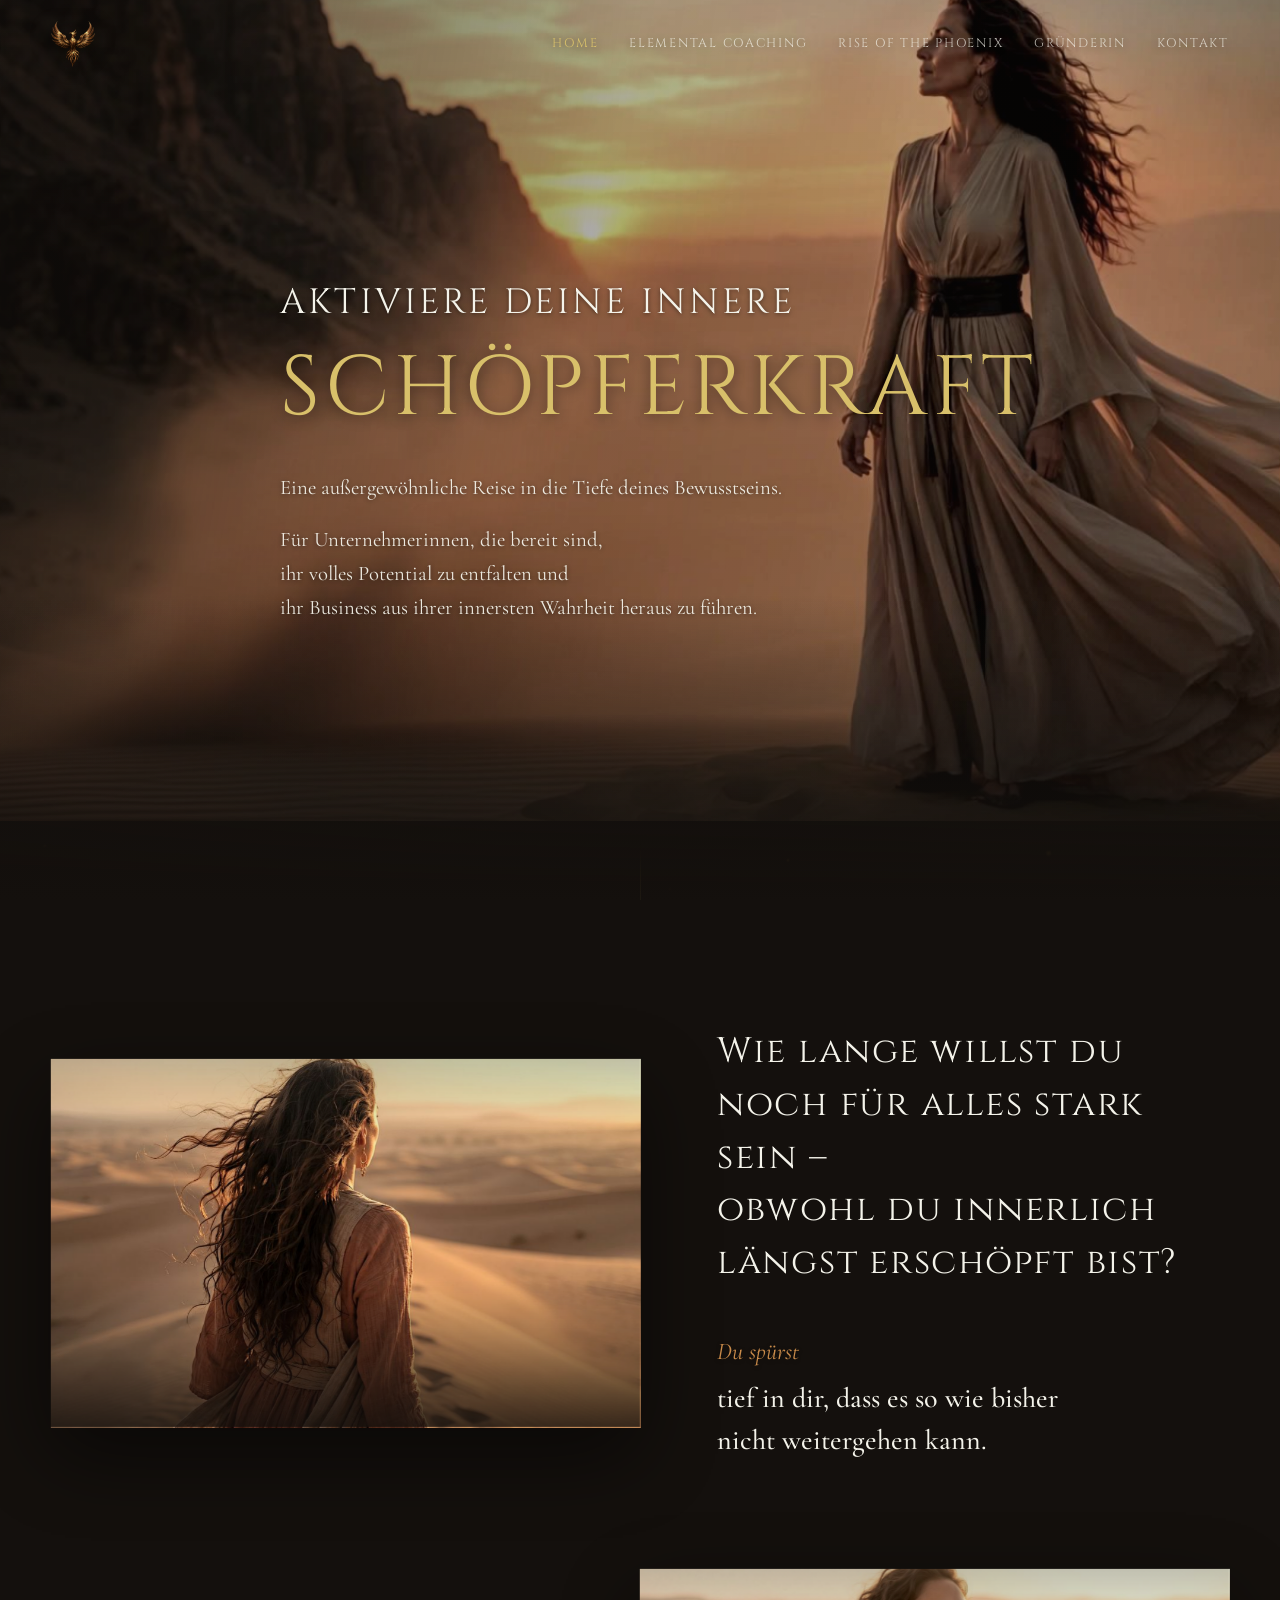
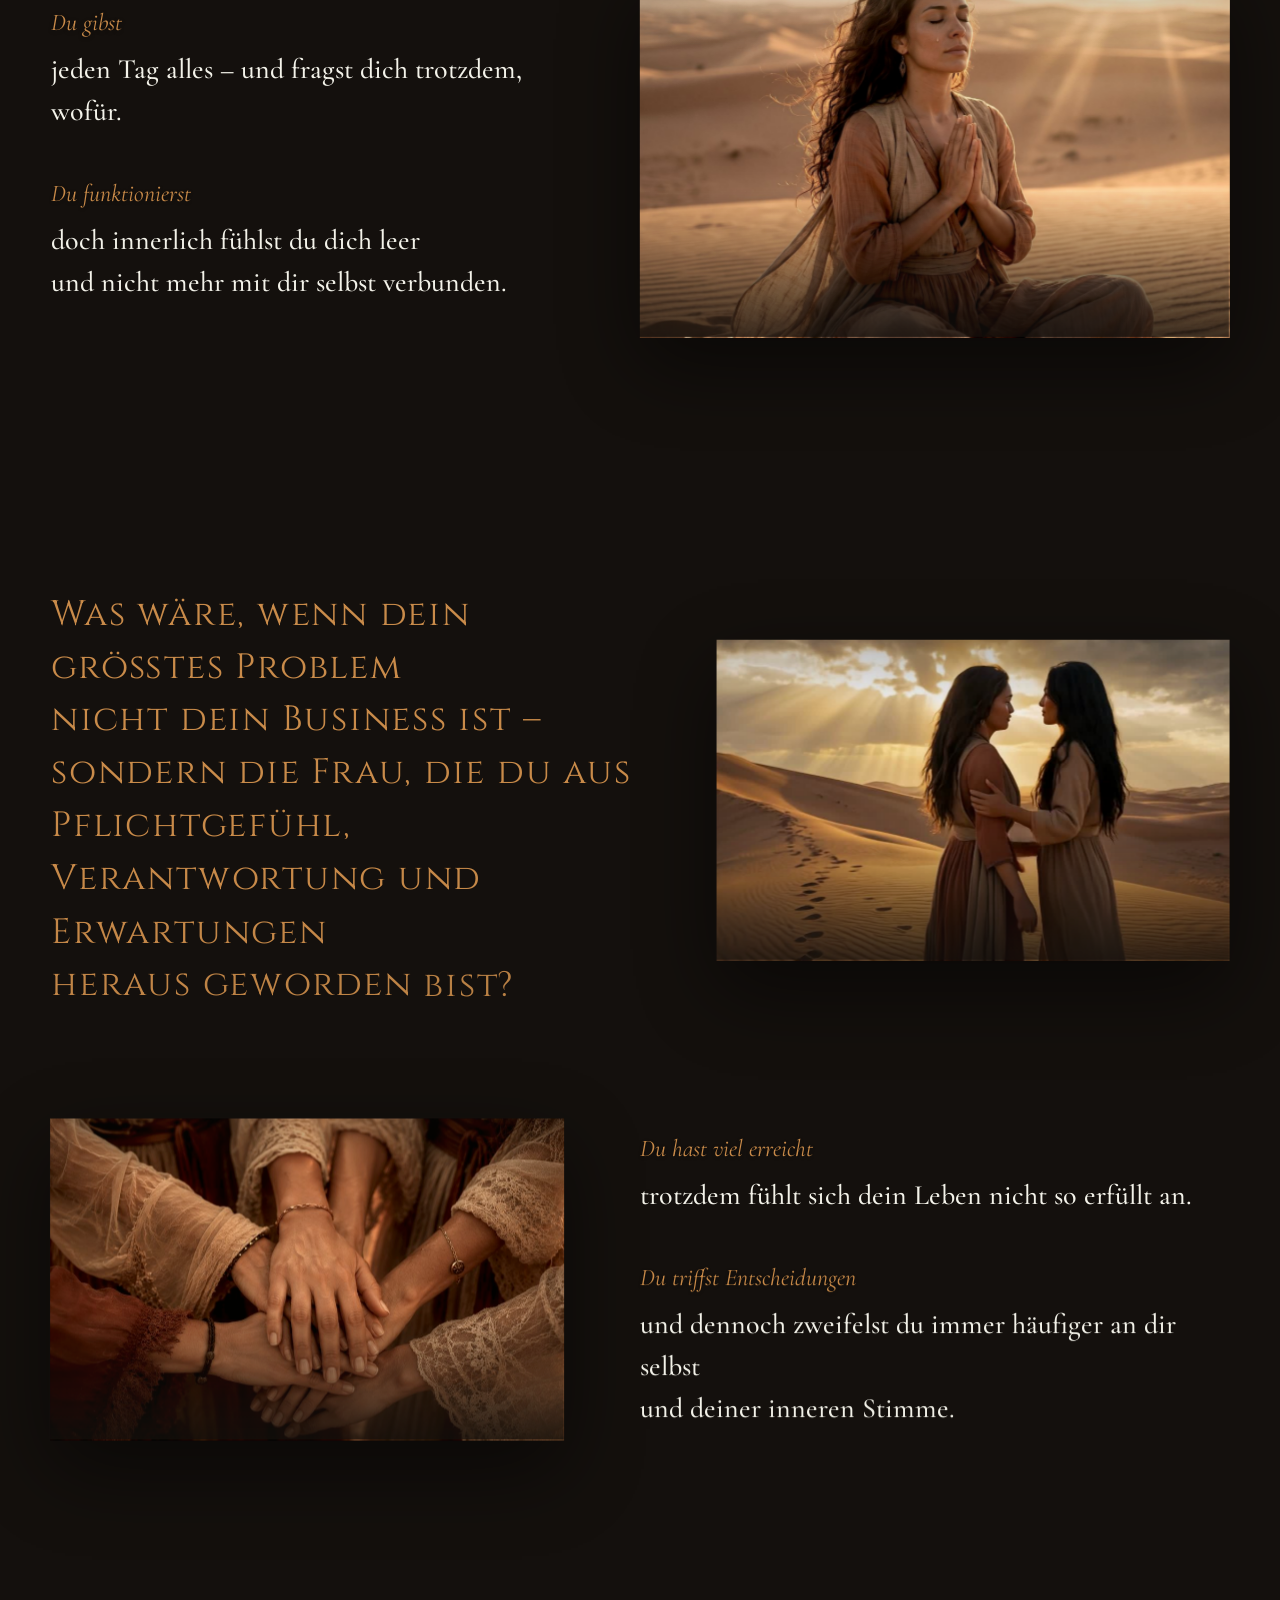
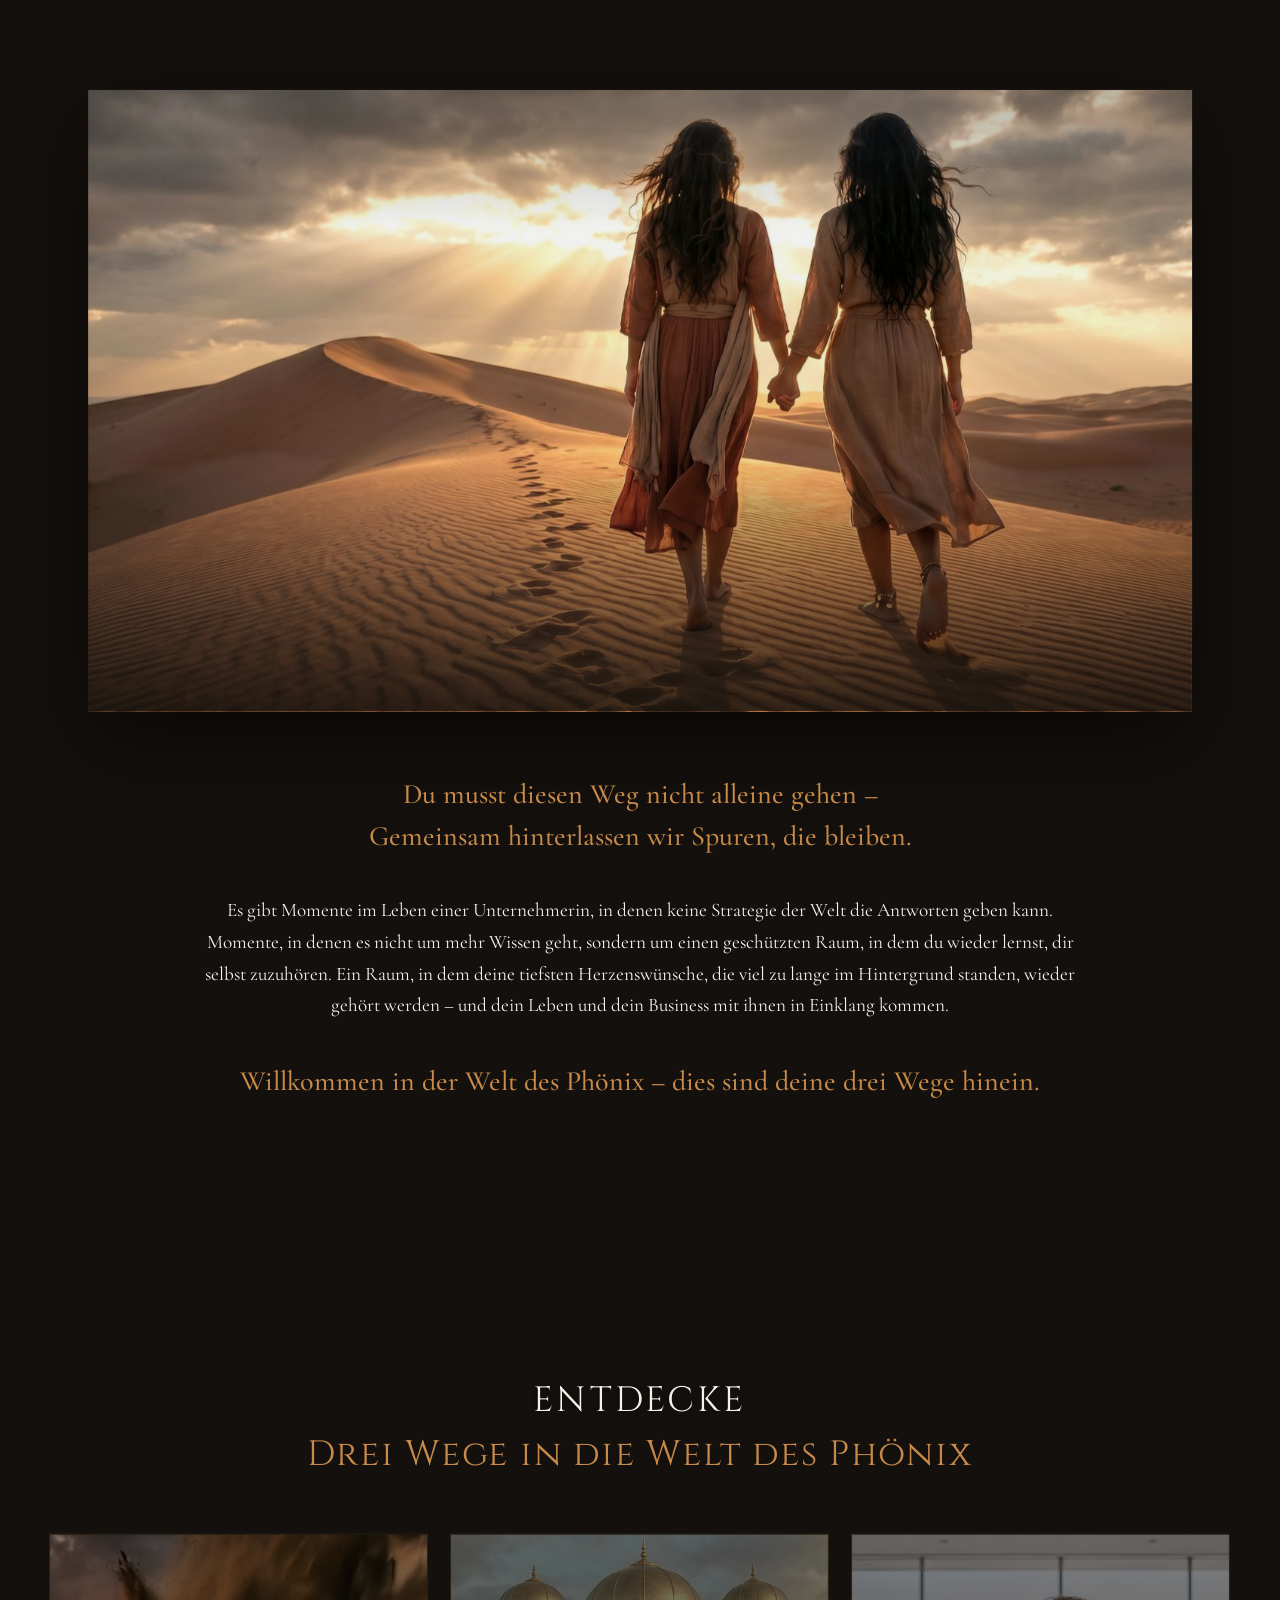
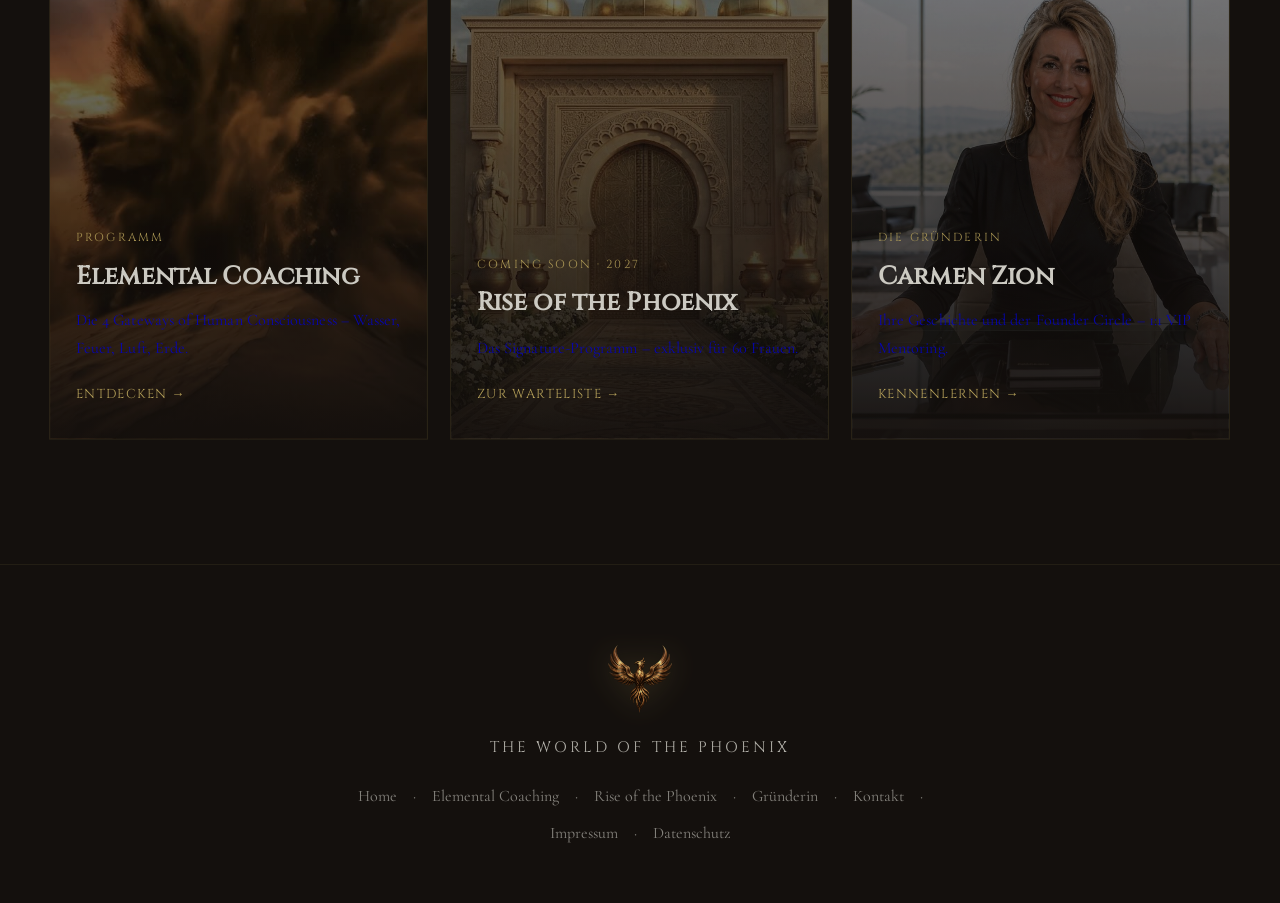
==== commit 80335a89: "Elemental page: obsidian base, per-element accent glows, video + Three.js field - Background is now " ====
--- a/index.html
+++ b/index.html
@@ -229,6 +229,7 @@
 <script src="js/vendor/ScrollTrigger.min.js"></script>
 <script src="js/vendor/lenis.min.js"></script>
 <script src="js/nav.js"></script>
+<script src="js/cursor.js"></script>
 <script src="js/main.js"></script>
 <script src="js/intro.js"></script>
 </body>
--- a/css/style.css
+++ b/css/style.css
@@ -51,6 +51,7 @@
 :root {
   --ink: #14100D;
   --ink-soft: #1b1611;
+  --obsidian: #0A0A0A;          /* reine Obsidian-Basis für die Elemental-Szenen */
   --pristine: #F4F3EA;
   --gold: #D8C06A;
   --butterum: #C98B4A;
@@ -65,6 +66,14 @@
   --earth-st: #A8C56A;
   --earth-cta: #496B43;
 
+  /* Element-Akzentfarben als RGB-Tripel — nur als Glow/Akzent auf Obsidian,
+     nie als flächiger Hintergrund. */
+  --glow-gold:  216, 192, 106;
+  --glow-water:  58, 140, 168;
+  --glow-fire:  214,  92,  44;
+  --glow-air:   178, 182, 205;
+  --glow-earth: 116, 158,  74;
+
   --font-display: 'Cinzel', serif;
   --font-body: 'Cormorant Garamond', serif;
 
@@ -129,14 +138,19 @@
 }
 
 .cursor-glow {
-  position: fixed; z-index: 99;
-  width: 340px; height: 340px;
-  margin: -170px 0 0 -170px;
+  position: fixed; z-index: 99; top: 0; left: 0;
+  width: 374px; height: 374px;            /* +10% Größe */
+  margin: -187px 0 0 -187px;
   border-radius: 50%;
   pointer-events: none;
-  background: radial-gradient(circle, rgba(216,192,106,0.07) 0%, rgba(216,192,106,0.025) 40%, transparent 70%);
+  /* +10% Intensität ggü. vorher (0.077 / 0.0275) und ein etwas weiterer Falloff */
+  background: radial-gradient(circle,
+    rgba(var(--cursor-glow-rgb, var(--glow-gold)), 0.077) 0%,
+    rgba(var(--cursor-glow-rgb, var(--glow-gold)), 0.0275) 42%,
+    transparent 72%);
   opacity: 0;
-  transition: opacity 0.6s;
+  transition: opacity 0.6s, background 0.8s ease;
+  will-change: transform;
 }
 body.has-cursor .cursor-glow { opacity: 1; }
 @media (hover: none) { .cursor-glow { display: none; } }
@@ -539,6 +553,74 @@
 .gateway--earth .gateway__verb { color: var(--earth-st); }
 .gateway--earth .gateway__lines { color: var(--earth-st); }
 .gateway--earth .gateway__title { color: var(--earth-st); }
+
+/* =====================================================================
+   Elemental Coaching — Obsidian-Basis, Farbe nur als Akzent
+   ===================================================================== */
+body.elemental { background: var(--obsidian); }
+.elemental .scene--dark { background: var(--obsidian); }
+/* Hero läuft ohne großes Foto — Obsidian + Element-Feld dahinter */
+.elemental .scene--elements .scene__bg { background: var(--obsidian); }
+.elemental .scene--elements .scene__img { display: none; }
+.elemental .scene--elements .scene__veil { background: none; }
+
+/* Vollflächiges Three.js-Element-Feld (ersetzt den Goldstaub auf dieser Seite) */
+#elementField {
+  position: fixed; inset: 0; z-index: 1;
+  pointer-events: none;
+  opacity: 0.9;
+}
+
+/* Element-Videos in den Gateway-Rahmen */
+.frame video { width: 100%; height: 100%; object-fit: cover; display: block; }
+.gateway__media {
+  position: relative;
+  background: var(--obsidian);
+  border: 1px solid rgba(var(--gw-glow, var(--glow-gold)), 0.22);
+  box-shadow:
+    0 30px 80px rgba(0,0,0,0.6),
+    0 0 60px -10px rgba(var(--gw-glow, var(--glow-gold)), 0.28);
+  transition: box-shadow 0.6s ease, border-color 0.6s ease;
+}
+.gateway__media:hover {
+  box-shadow:
+    0 34px 90px rgba(0,0,0,0.65),
+    0 0 90px -6px rgba(var(--gw-glow, var(--glow-gold)), 0.42);
+  border-color: rgba(var(--gw-glow, var(--glow-gold)), 0.4);
+}
+/* Weicher Element-Glow, der hinter dem Video-Rahmen hervorleuchtet */
+.gateway__glow {
+  position: absolute; inset: -18% -12%;
+  z-index: -1; pointer-events: none;
+  background: radial-gradient(ellipse at center,
+    rgba(var(--gw-glow, var(--glow-gold)), 0.28) 0%,
+    rgba(var(--gw-glow, var(--glow-gold)), 0.10) 38%,
+    transparent 70%);
+  filter: blur(14px);
+  opacity: 0.9;
+}
+/* Video-Tönung: hebt die Element-Farbe im Clip an, ohne ihn zu überdecken */
+.gateway__media .frame__fade {
+  background:
+    radial-gradient(ellipse at center, transparent 42%, rgba(10,10,10,0.55) 100%),
+    linear-gradient(180deg, rgba(10,10,10,0.20) 0%, transparent 24%, transparent 58%, rgba(10,10,10,0.86) 100%);
+}
+
+/* Per-Element Glow-Farbe für Rahmen, Glow und Cursor-Tönung */
+.gateway--water { --gw-glow: var(--glow-water); }
+.gateway--fire  { --gw-glow: var(--glow-fire); }
+.gateway--air   { --gw-glow: var(--glow-air); }
+.gateway--earth { --gw-glow: var(--glow-earth); }
+
+/* Element-Glow auch hinter den Textspalten, dezent */
+.elemental .gateway__side { position: relative; }
+.elemental .gateway__side::before {
+  content: ""; position: absolute; z-index: -1;
+  left: -12%; top: -8%; width: 120%; height: 116%;
+  background: radial-gradient(ellipse at 30% 40%,
+    rgba(var(--gw-glow, var(--glow-gold)), 0.12) 0%, transparent 62%);
+  filter: blur(10px); pointer-events: none;
+}
 
 /* ---------- Journey CTA ---------- */
 .scene--journey {
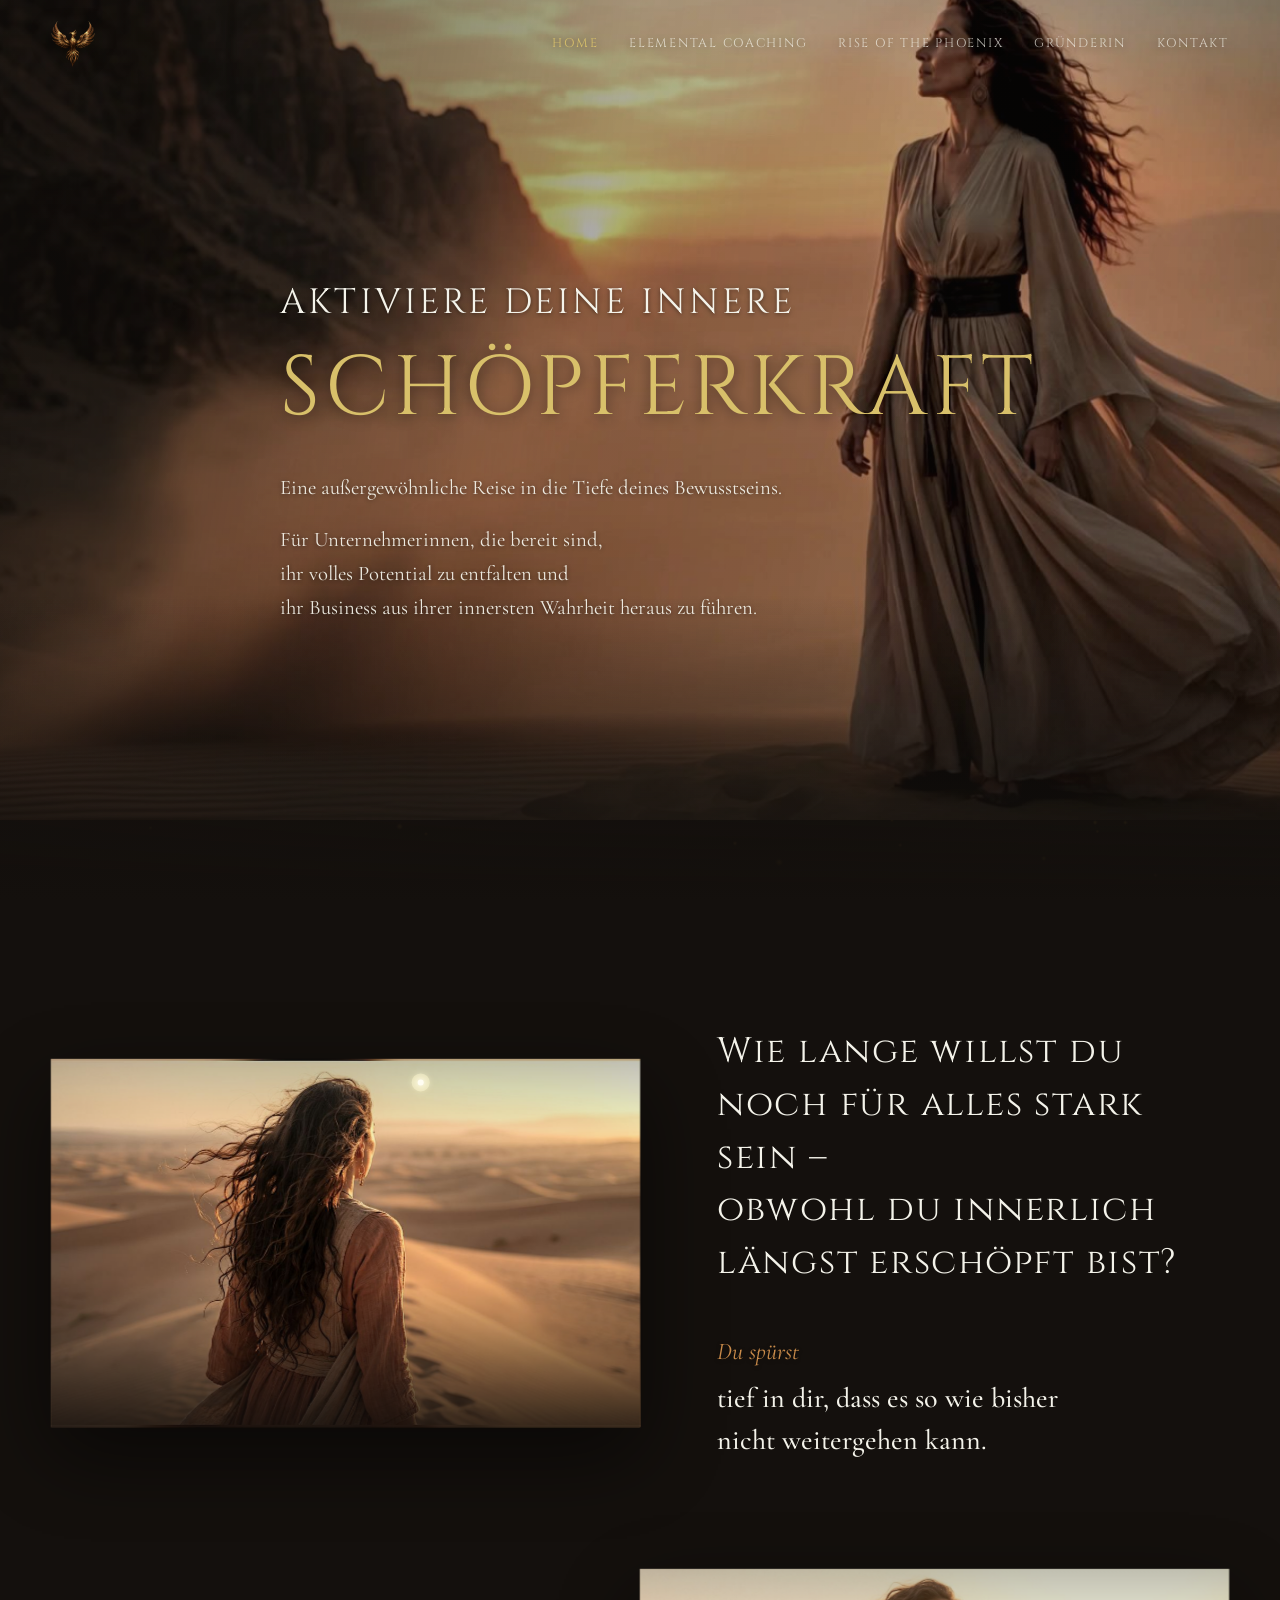
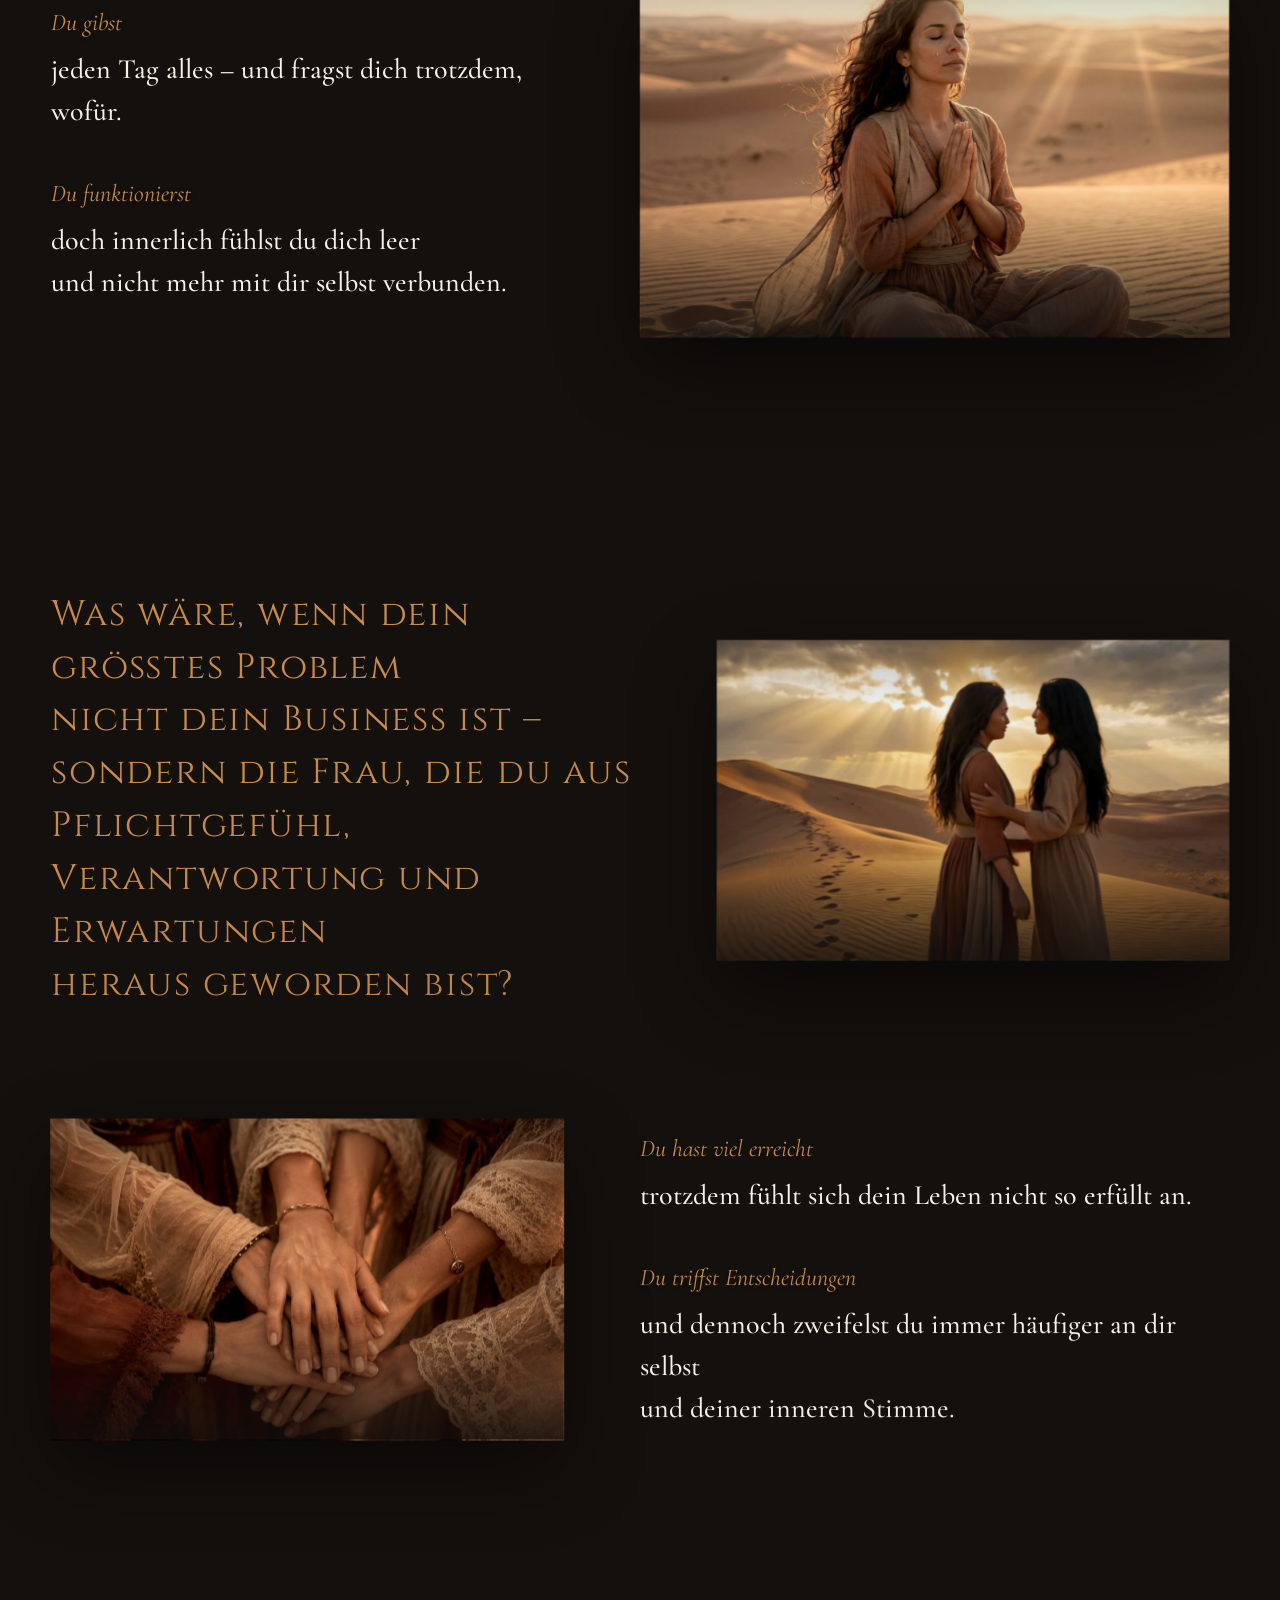
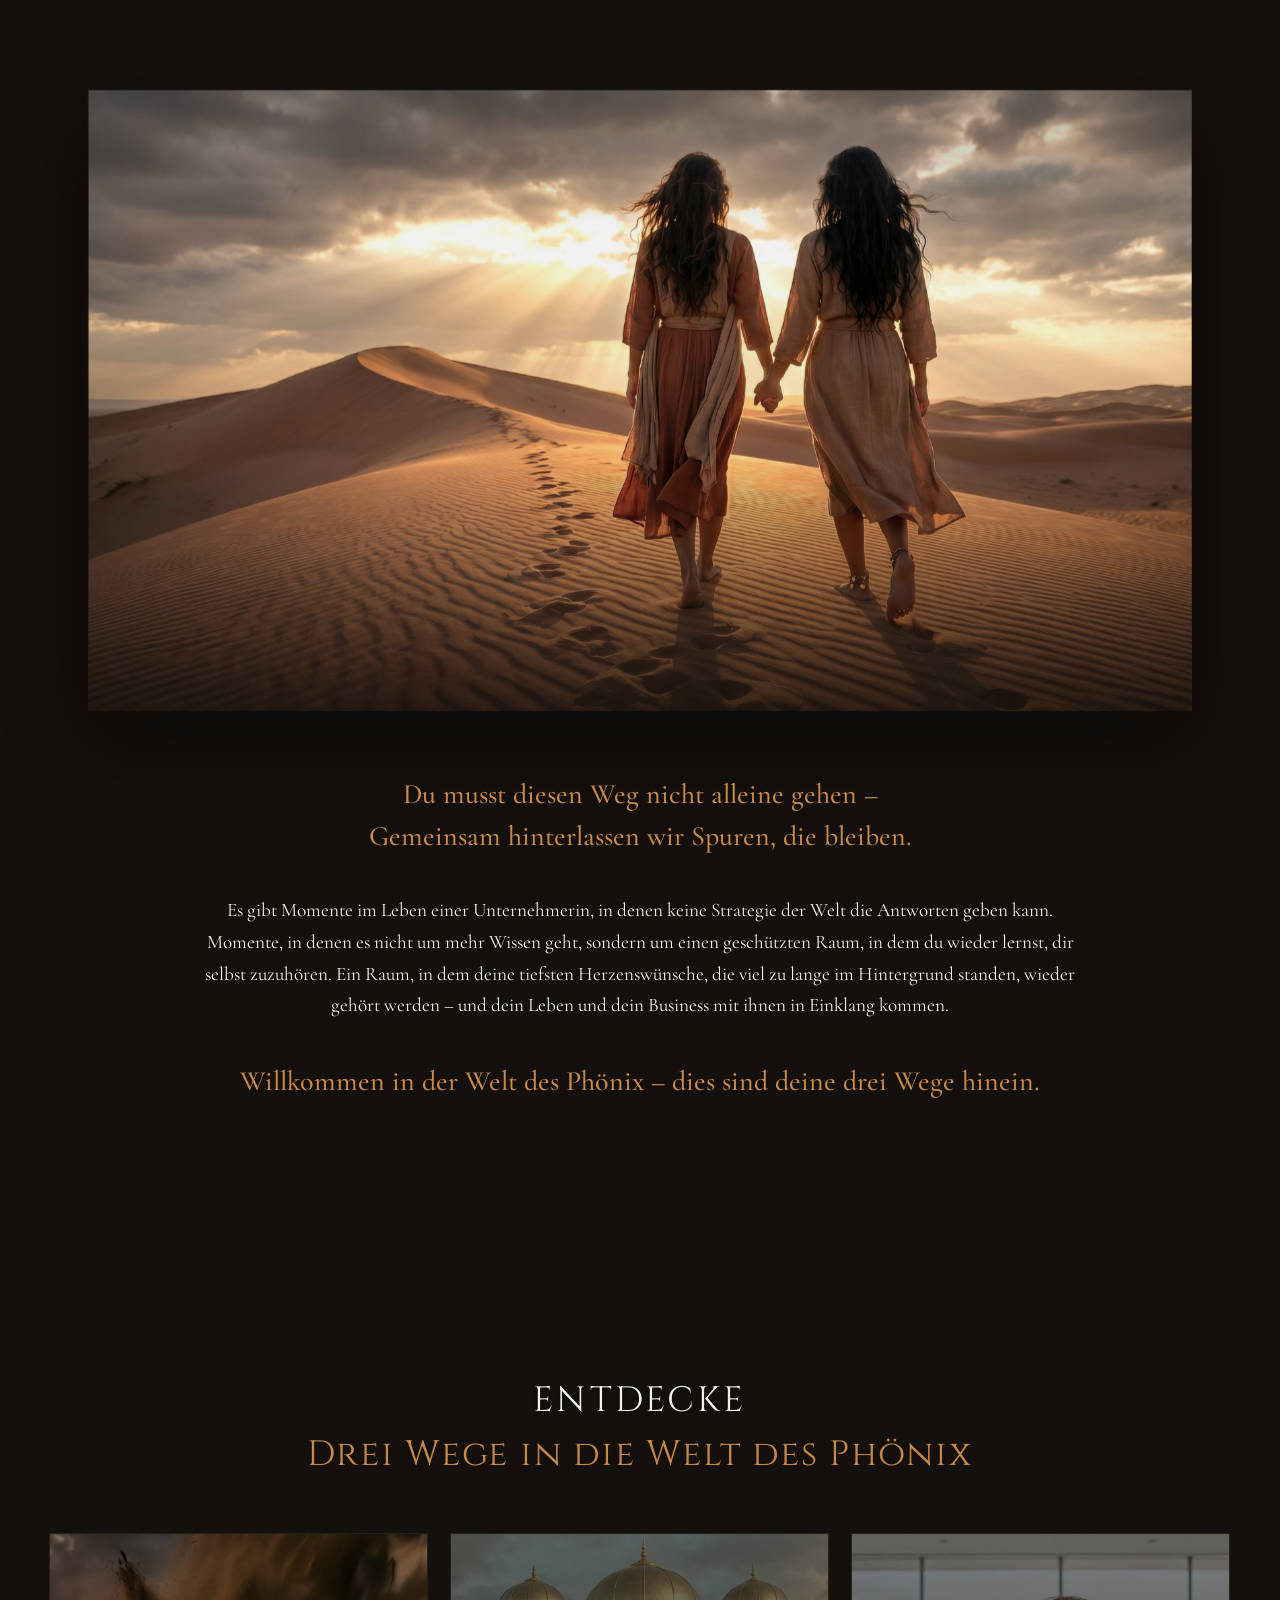
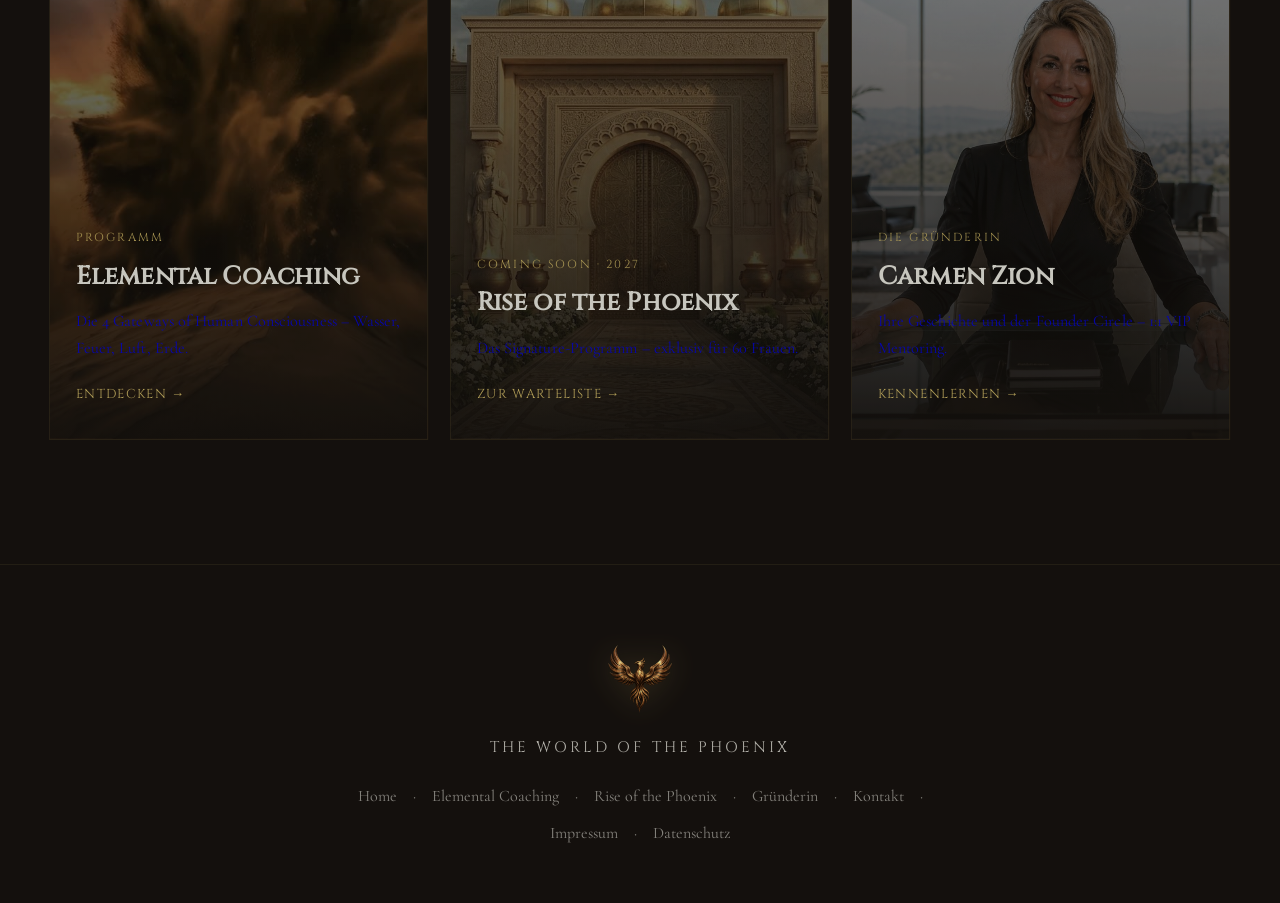
==== commit 7322663c: "Homepage golden thread, homepage videos, remove Rise sand video - Golden Thread: a glowing serpentin" ====
--- a/index.html
+++ b/index.html
@@ -53,6 +53,28 @@
 
 <main id="main">
 
+  <!-- Golden Thread — verbindet alle Sektionen, zeichnet sich beim Scrollen -->
+  <svg id="goldenThread" aria-hidden="true" preserveAspectRatio="none">
+    <defs>
+      <linearGradient id="threadGrad" x1="0" y1="0" x2="0" y2="1">
+        <stop offset="0" stop-color="#8A5B3D"/>
+        <stop offset="0.5" stop-color="#D8C06A"/>
+        <stop offset="1" stop-color="#F4E9B8"/>
+      </linearGradient>
+      <filter id="threadGlow" x="-60%" y="-60%" width="220%" height="220%">
+        <feGaussianBlur stdDeviation="2.6" result="b"/>
+        <feMerge><feMergeNode in="b"/><feMergeNode in="SourceGraphic"/></feMerge>
+      </filter>
+    </defs>
+    <path class="thread-line"></path>
+    <g class="thread-sparkles"></g>
+    <g class="thread-motes"></g>
+    <g class="thread-comet">
+      <circle class="halo" r="9"></circle>
+      <circle class="core" r="3"></circle>
+    </g>
+  </svg>
+
   <!-- ============ SZENE 1 · HERO ============ -->
   <section class="scene scene--hero" id="hero">
     <div class="scene__bg">
@@ -80,8 +102,8 @@
   <!-- ============ SZENE 2 · SPIEGEL I ============ -->
   <section class="scene scene--dark scene--mirror">
     <div class="mirror__grid">
-      <figure class="mirror__media frame reveal-img" data-speed="1.06">
-        <img src="assets/img/woman-dune.jpg" alt="">
+      <figure class="mirror__media frame reveal-img">
+        <video data-lazy-video="assets/video/home-solo-cry.mp4" poster="assets/img/woman-dune.jpg" muted loop playsinline preload="none"></video>
         <div class="frame__fade"></div>
       </figure>
       <div class="mirror__text">
@@ -103,8 +125,8 @@
           <p class="statement">doch innerlich fühlst du dich leer<br>und nicht mehr mit dir selbst verbunden.</p>
         </div>
       </div>
-      <figure class="mirror__media frame reveal-img" data-speed="0.94">
-        <img src="assets/img/woman-praying.jpg" alt="">
+      <figure class="mirror__media frame reveal-img">
+        <video data-lazy-video="assets/video/home-cry-dramatic.mp4" poster="assets/img/woman-praying.jpg" muted loop playsinline preload="none"></video>
         <div class="frame__fade"></div>
       </figure>
     </div>
@@ -120,8 +142,8 @@
         Verantwortung und Erwartungen<br>
         heraus geworden bist?</h2>
       </div>
-      <figure class="mirror__media frame reveal-img" data-speed="1.05">
-        <img src="assets/img/women-embrace.jpg" alt="">
+      <figure class="mirror__media frame reveal-img">
+        <video data-lazy-video="assets/video/home-fire-circle.mp4" poster="assets/img/women-embrace.jpg" muted loop playsinline preload="none"></video>
         <div class="frame__fade"></div>
       </figure>
     </div>
@@ -145,8 +167,8 @@
 
   <!-- ============ SZENE 4 · DER RAUM ============ -->
   <section class="scene scene--dark scene--room">
-    <figure class="room__media frame frame--wide reveal-img" data-speed="1.04">
-      <img src="assets/img/women-walking.jpg" alt="">
+    <figure class="room__media frame frame--wide reveal-img">
+      <video data-lazy-video="assets/video/home-walking-together.mp4" poster="assets/img/women-walking.jpg" muted loop playsinline preload="none"></video>
       <div class="frame__fade"></div>
     </figure>
     <div class="room__text">
@@ -231,6 +253,7 @@
 <script src="js/nav.js"></script>
 <script src="js/cursor.js"></script>
 <script src="js/main.js"></script>
+<script src="js/thread.js"></script>
 <script src="js/intro.js"></script>
 </body>
 </html>
--- a/css/style.css
+++ b/css/style.css
@@ -165,6 +165,41 @@
 }
 
 main { position: relative; z-index: 2; }
+
+/* ---------- Golden Thread — verbindet alle Sektionen der Startseite ---------- */
+#goldenThread {
+  position: absolute; top: 0; left: 0;
+  width: 100%; height: 100%;
+  z-index: 4; pointer-events: none;
+  overflow: visible;
+  mix-blend-mode: screen;
+}
+.thread-line {
+  fill: none;
+  stroke: url(#threadGrad);
+  stroke-width: 2.2;
+  stroke-linecap: round;
+  filter: url(#threadGlow);
+  opacity: 0.92;
+}
+/* Twinkelnde Funken entlang des Fadens */
+.thread-spark {
+  fill: #F6ECC0;
+  opacity: 0;
+  filter: url(#threadGlow);
+}
+.thread-spark.is-lit { animation: threadTwinkle var(--tw, 2s) ease-in-out infinite; }
+@keyframes threadTwinkle {
+  0%, 100% { opacity: 0; }
+  50%      { opacity: 0.95; }
+}
+/* Fließende Lichtpunkte, die wie ein Strom den Faden entlanglaufen */
+.thread-mote { fill: #FFF4CE; filter: url(#threadGlow); opacity: 0; }
+/* Kometen-Kopf an der Spitze des sich zeichnenden Fadens */
+.thread-comet { opacity: 0; transition: opacity 0.3s ease; }
+.thread-comet .halo { fill: rgba(216, 192, 106, 0.55); filter: url(#threadGlow); }
+.thread-comet .core { fill: #FFF7DA; filter: url(#threadGlow); }
+.reduced-motion .thread-comet, .reduced-motion .thread-mote { display: none; }
 
 /* ---------- Scenes ---------- */
 .scene { position: relative; }
